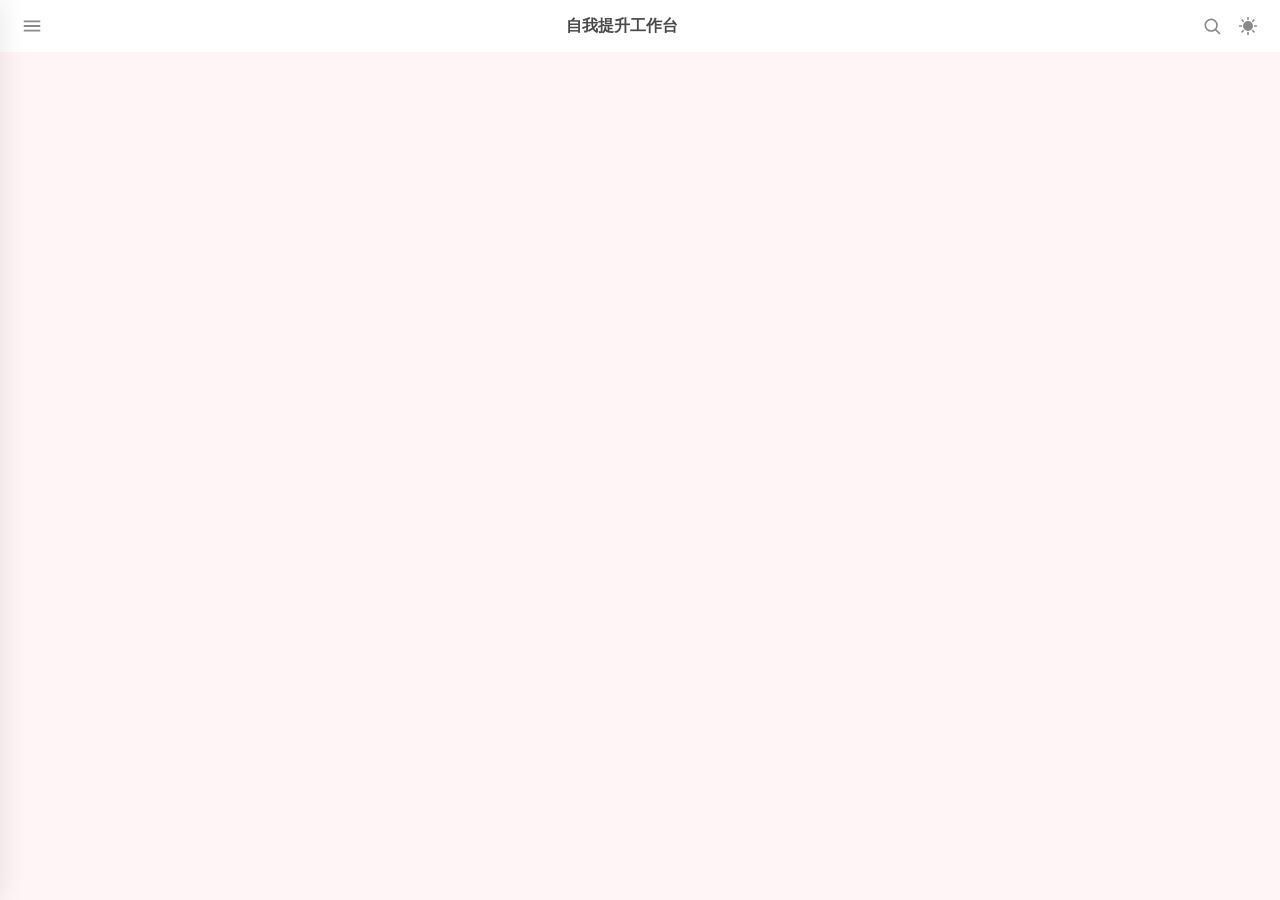
==== self-improvement-workbench-standalone.html @ 3892a3d5 "v45: 培训菜单支持RSS实时抓取(HR Bartender/少数派/FT中文网) + 关键词过滤 + 每日自动采集" ====
<!DOCTYPE html>
<html lang="zh-CN">
<head>
  <meta charset="UTF-8">
  <meta http-equiv="Cache-Control" content="no-cache, no-store, must-revalidate">
  <meta http-equiv="Pragma" content="no-cache">
  <meta http-equiv="Expires" content="0">
  <meta name="viewport" content="width=device-width, initial-scale=1.0, maximum-scale=1.0, user-scalable=no, viewport-fit=cover">
  <meta name="apple-mobile-web-app-capable" content="yes">
  <meta name="apple-mobile-web-app-status-bar-style" content="black-translucent">
  <meta name="apple-mobile-web-app-title" content="提升工作台">
  <meta name="theme-color" content="#ff8fa3">
  <meta name="description" content="身材管理、英语学习、阅读记录、AI学习、财经资讯、穿搭灵感、日记备忘、灵感集、技能提升">
  <link rel="apple-touch-icon" href="./apple-touch-icon.png">
  <title>自我提升工作台</title>
  <style>/* ===== 设计变量 - 粉色系 ===== */
:root {
  --primary: #ff8fa3;
  --primary-light: #ffc2d1;
  --primary-dark: #ff6b85;
  --accent: #ffb3c6;
  --bg: #fff5f7;
  --bg-card: #ffffff;
  --bg-soft: #ffeef2;
  --text: #4a4a4a;
  --text-sub: #8a8a8a;
  --text-muted: #bbbbbb;
  --border: #ffe0e6;
  --success: #7bc67e;
  --warning: #f5c76b;
  --danger: #ff8a8a;
  --shadow: 0 2px 12px rgba(255, 143, 163, 0.1);
  --shadow-hover: 0 4px 20px rgba(255, 143, 163, 0.18);
  --radius: 18px;
  --radius-sm: 12px;
  --topbar-h: 52px;
  --sidebar-w: 280px;
}

[data-theme="dark"] {
  --primary: #ff8fa3;
  --primary-light: #ffc2d1;
  --primary-dark: #ff6b85;
  --bg: #2a1f24;
  --bg-card: #3a2a30;
  --bg-soft: #4a3a40;
  --text: #ffeef2;
  --text-sub: #d4b8c0;
  --text-muted: #9a8a90;
  --border: #5a4a50;
  --shadow: 0 4px 16px rgba(0, 0, 0, 0.3);
  --shadow-hover: 0 8px 24px rgba(0, 0, 0, 0.4);
}

* {
  margin: 0;
  padding: 0;
  box-sizing: border-box;
  -webkit-tap-highlight-color: transparent;
}

html, body {
  height: 100%;
  overflow: hidden;
}

body {
  font-family: -apple-system, BlinkMacSystemFont, "PingFang SC", "Hiragino Sans GB", "Microsoft YaHei", sans-serif;
  background: var(--bg);
  color: var(--text);
  font-size: 15px;
  line-height: 1.5;
  -webkit-font-smoothing: antialiased;
  transition: background 0.3s, color 0.3s;
}

button {
  font-family: inherit;
  cursor: pointer;
  border: none;
  background: none;
  color: inherit;
}

input, textarea, select {
  font-family: inherit;
  font-size: inherit;
  color: inherit;
}

/* ===== 顶部栏 ===== */
.topbar {
  position: fixed;
  top: 0;
  left: 0;
  right: 0;
  height: var(--topbar-h);
  background: var(--bg-card);
  display: flex;
  align-items: center;
  justify-content: space-between;
  padding: 0 14px;
  padding-top: env(safe-area-inset-top);
  z-index: 100;
  transition: background 0.3s;
}

.topbar h1 {
  font-size: 16px;
  font-weight: 600;
  color: var(--text);
  flex: 1;
  text-align: center;
  white-space: nowrap;
  overflow: hidden;
  text-overflow: ellipsis;
  cursor: pointer;
}

.topbar-center {
  flex: 1;
  display: flex;
  align-items: center;
  justify-content: center;
  min-width: 0;
}

.topbar-search {
  flex: 1;
  display: flex;
  align-items: center;
  gap: 6px;
}

.topbar-search input {
  flex: 1;
  background: var(--bg-soft);
  border: none;
  border-radius: 10px;
  padding: 7px 12px;
  font-size: 14px;
  color: var(--text);
  outline: none;
}

.topbar-search input::placeholder {
  color: var(--text-muted);
}

.icon-btn {
  width: 36px;
  height: 36px;
  display: flex;
  align-items: center;
  justify-content: center;
  color: var(--text-sub);
  border-radius: 10px;
  transition: background 0.2s;
}

.icon-btn:active {
  background: var(--bg-soft);
}

/* ===== 侧边栏 ===== */
.sidebar {
  position: fixed;
  top: 0;
  left: 0;
  bottom: 0;
  width: var(--sidebar-w);
  background: linear-gradient(180deg, #fff5f7 0%, #ffeef2 100%);
  color: var(--text);
  transform: translateX(-100%);
  transition: transform 0.3s cubic-bezier(0.4, 0, 0.2, 1);
  z-index: 200;
  display: flex;
  flex-direction: column;
  padding-top: env(safe-area-inset-top);
  box-shadow: 4px 0 24px rgba(0, 0, 0, 0.08);
}

.sidebar.open {
  transform: translateX(0);
}

.sidebar-header {
  padding: 24px 20px 16px;
  text-align: center;
  border-bottom: 1px solid var(--border);
}

.avatar {
  width: 60px;
  height: 60px;
  margin: 0 auto 10px;
  background: linear-gradient(135deg, var(--primary), var(--primary-light));
  border-radius: 50%;
  display: flex;
  align-items: center;
  justify-content: center;
  font-size: 26px;
  color: #fff;
  box-shadow: 0 4px 12px rgba(255, 143, 163, 0.3);
}

.sidebar-title {
  font-size: 18px;
  font-weight: 700;
  color: var(--primary-dark);
}

.sidebar-sub {
  font-size: 12px;
  color: var(--text-sub);
  margin-top: 4px;
}

.nav-list {
  list-style: none;
  flex: 1;
  overflow-y: auto;
  padding: 8px 0;
}

.nav-list::-webkit-scrollbar {
  width: 0;
}

.nav-section-label {
  font-size: 11px;
  color: var(--text-muted);
  padding: 12px 20px 4px;
  font-weight: 600;
  letter-spacing: 1px;
}

.nav-item {
  display: flex;
  align-items: center;
  gap: 12px;
  padding: 12px 20px;
  color: var(--text-sub);
  font-size: 15px;
  transition: all 0.2s;
  border-radius: 0 24px 24px 0;
  margin-right: 12px;
}

.nav-item:active {
  background: var(--bg-soft);
}

.nav-item.active {
  background: linear-gradient(90deg, var(--primary-light), transparent);
  color: var(--primary-dark);
  font-weight: 600;
}

.nav-icon {
  width: 22px;
  height: 22px;
  flex-shrink: 0;
  display: flex;
  align-items: center;
  justify-content: center;
}

.nav-icon svg {
  width: 100%;
  height: 100%;
}

.nav-badge {
  margin-left: auto;
  background: var(--primary);
  color: #fff;
  font-size: 11px;
  padding: 2px 8px;
  border-radius: 10px;
  font-weight: 600;
}

.nav-badge.hot {
  background: linear-gradient(135deg, #ff6b6b, #ff8e8e);
}

.sidebar-footer {
  padding: 12px 16px calc(12px + env(safe-area-inset-bottom));
  border-top: 1px solid var(--border);
}

.user-card {
  background: var(--bg-soft);
  border-radius: var(--radius-sm);
  padding: 12px 14px;
  display: flex;
  align-items: center;
  gap: 10px;
}

.user-avatar {
  width: 40px;
  height: 40px;
  border-radius: 50%;
  background: linear-gradient(135deg, var(--primary), var(--primary-light));
  display: flex;
  align-items: center;
  justify-content: center;
  font-size: 18px;
  color: #fff;
}

.user-info {
  flex: 1;
}

.user-name {
  font-size: 14px;
  font-weight: 600;
  color: var(--text);
}

.user-streak {
  font-size: 12px;
  color: var(--text-sub);
}

.user-streak span {
  color: var(--primary-dark);
  font-weight: 700;
}

.sidebar-actions {
  display: flex;
  flex-direction: column;
  gap: 0;
}

/* ===== 遮罩 ===== */
.overlay {
  position: fixed;
  inset: 0;
  background: rgba(0, 0, 0, 0.3);
  opacity: 0;
  pointer-events: none;
  transition: opacity 0.3s;
  z-index: 150;
}

.overlay.show {
  opacity: 1;
  pointer-events: auto;
}

/* ===== 主内容 ===== */
.main {
  padding-top: var(--topbar-h);
  height: 100vh;
  overflow: hidden;
}

.view-container {
  height: calc(100vh - var(--topbar-h));
  overflow-y: auto;
  -webkit-overflow-scrolling: touch;
  padding: 16px 14px 80px;
}

.view-container::-webkit-scrollbar {
  width: 0;
}

/* ===== 通用组件 ===== */
.section-title {
  font-size: 14px;
  color: var(--text-sub);
  margin: 20px 4px 10px;
  font-weight: 600;
}

.section-title:first-child {
  margin-top: 4px;
}

.card {
  background: var(--bg-card);
  border-radius: var(--radius);
  padding: 16px;
  margin-bottom: 12px;
  box-shadow: var(--shadow);
  transition: box-shadow 0.2s;
}

.card-row {
  display: flex;
  align-items: center;
  gap: 12px;
}

.btn {
  display: inline-flex;
  align-items: center;
  justify-content: center;
  gap: 6px;
  padding: 10px 16px;
  border-radius: var(--radius-sm);
  font-size: 14px;
  font-weight: 500;
  transition: all 0.2s;
}

.btn-primary {
  background: linear-gradient(135deg, var(--primary), var(--primary-dark));
  color: #fff;
}

.btn-primary:active {
  opacity: 0.85;
}

.btn-ghost {
  background: var(--bg-soft);
  color: var(--text-sub);
}

.btn-ghost:active {
  background: var(--border);
}

.btn-danger {
  background: rgba(255, 138, 138, 0.12);
  color: var(--danger);
}

.btn-block {
  width: 100%;
}

.btn-sm {
  padding: 6px 12px;
  font-size: 13px;
}

.input, .textarea, .select {
  width: 100%;
  background: var(--bg-soft);
  border: 1.5px solid transparent;
  border-radius: var(--radius-sm);
  padding: 10px 12px;
  color: var(--text);
  transition: border 0.2s;
}

.input:focus, .textarea:focus, .select:focus {
  outline: none;
  border-color: var(--primary-light);
  background: var(--bg-card);
}

.textarea {
  resize: none;
  min-height: 80px;
  line-height: 1.6;
}

.label {
  font-size: 13px;
  color: var(--text-sub);
  margin-bottom: 6px;
  display: block;
}

.field {
  margin-bottom: 12px;
}

/* ===== 复选框 ===== */
.checkbox {
  width: 22px;
  height: 22px;
  border: 2px solid var(--border);
  border-radius: 6px;
  flex-shrink: 0;
  display: flex;
  align-items: center;
  justify-content: center;
  transition: all 0.2s;
  background: var(--bg-card);
}

.checkbox.checked {
  background: var(--success);
  border-color: var(--success);
}

.checkbox.checked::after {
  content: "";
  width: 6px;
  height: 11px;
  border: 2px solid #fff;
  border-top: 0;
  border-left: 0;
  transform: rotate(45deg) translate(-1px, -1px);
}

/* ===== 任务项 ===== */
.task-item {
  display: flex;
  align-items: center;
  gap: 12px;
  padding: 14px;
  background: var(--bg-card);
  border-radius: var(--radius);
  margin-bottom: 10px;
  box-shadow: var(--shadow);
  transition: all 0.2s;
}

.task-item.done .task-name {
  text-decoration: line-through;
  color: var(--text-muted);
}

.task-content {
  flex: 1;
  min-width: 0;
}

.task-name {
  font-size: 15px;
  font-weight: 500;
  color: var(--text);
}

.task-meta {
  font-size: 12px;
  color: var(--text-sub);
  margin-top: 3px;
  display: flex;
  align-items: center;
  gap: 8px;
  flex-wrap: wrap;
}

.tag {
  display: inline-block;
  padding: 3px 10px;
  background: var(--bg-soft);
  border-radius: 8px;
  font-size: 11px;
  color: var(--text-sub);
}

.tag-primary {
  background: linear-gradient(135deg, rgba(255,143,163,0.15), rgba(255,194,209,0.15));
  color: var(--primary-dark);
}

.task-actions {
  display: flex;
  gap: 4px;
}

.task-actions .icon-btn {
  width: 32px;
  height: 32px;
}

/* ===== 添加按钮 ===== */
.add-btn {
  display: flex;
  align-items: center;
  justify-content: center;
  gap: 6px;
  width: 100%;
  padding: 12px;
  border: 2px dashed var(--border);
  border-radius: var(--radius);
  color: var(--text-sub);
  font-size: 14px;
  transition: all 0.2s;
  background: transparent;
}

.add-btn:active {
  border-color: var(--primary);
  color: var(--primary);
  background: var(--bg-soft);
}

/* ===== 模态框 ===== */
.modal-mask {
  position: fixed;
  inset: 0;
  background: rgba(0, 0, 0, 0.4);
  z-index: 300;
  display: flex;
  align-items: flex-end;
  justify-content: center;
  opacity: 0;
  pointer-events: none;
  transition: opacity 0.25s;
}

.modal-mask.show {
  opacity: 1;
  pointer-events: auto;
}

.modal {
  background: var(--bg-card);
  width: 100%;
  max-width: 500px;
  border-radius: 24px 24px 0 0;
  padding: 20px 16px calc(20px + env(safe-area-inset-bottom));
  transform: translateY(100%);
  transition: transform 0.3s cubic-bezier(0.4, 0, 0.2, 1);
  max-height: 85vh;
  overflow-y: auto;
}

.modal-mask.show .modal {
  transform: translateY(0);
}

.modal-header {
  display: flex;
  align-items: center;
  justify-content: space-between;
  margin-bottom: 16px;
}

.modal-title {
  font-size: 17px;
  font-weight: 600;
}

.modal-close {
  font-size: 24px;
  color: var(--text-muted);
  width: 32px;
  height: 32px;
}

/* ===== 选项按钮组 ===== */
.option-group {
  display: flex;
  gap: 8px;
  flex-wrap: wrap;
}

.option-chip {
  padding: 7px 14px;
  border-radius: 20px;
  background: var(--bg-soft);
  color: var(--text-sub);
  font-size: 13px;
  border: 1.5px solid transparent;
  transition: all 0.2s;
}

.option-chip.active {
  background: linear-gradient(135deg, rgba(255,143,163,0.15), rgba(255,194,209,0.15));
  color: var(--primary-dark);
  border-color: var(--primary-light);
}

/* ===== 阅读模块 ===== */
.book-total-card {
  background: linear-gradient(135deg, var(--primary-light), var(--accent));
  border-radius: var(--radius);
  padding: 20px;
  margin-bottom: 16px;
  box-shadow: var(--shadow);
  text-align: center;
}

.book-total-num {
  font-size: 36px;
  font-weight: 700;
  color: var(--primary-dark);
}

.book-total-label {
  font-size: 13px;
  color: var(--text-sub);
  margin-top: 4px;
}

/* ===== 阅读模块 - 分类卡片网格 ===== */
.book-category-section {
  margin-bottom: 24px;
  border-radius: var(--radius);
  overflow: hidden;
}

.book-cat-header {
  display: flex;
  align-items: center;
  justify-content: space-between;
  padding: 10px 4px 12px;
  margin-bottom: 4px;
  cursor: pointer;
  user-select: none;
  -webkit-tap-highlight-color: transparent;
}

.book-cat-header::after {
  content: '';
  width: 8px;
  height: 8px;
  border-right: 2px solid var(--text-muted);
  border-bottom: 2px solid var(--text-muted);
  transform: rotate(-45deg);
  transition: transform 0.3s;
  flex-shrink: 0;
  margin-left: 8px;
  margin-bottom: 2px;
}

.book-cat-header.collapsed::after {
  transform: rotate(45deg);
}

.book-cat-title {
  font-size: 15px;
  font-weight: 600;
  color: var(--text);
  display: flex;
  align-items: center;
  gap: 8px;
  flex: 1;
}

.book-cat-icon {
  font-size: 20px;
  line-height: 1;
}

.book-cat-count {
  font-size: 12px;
  color: var(--text-muted);
  font-weight: 400;
  background: var(--bg-soft);
  padding: 2px 8px;
  border-radius: 10px;
}

.book-grid {
  display: grid;
  grid-template-columns: repeat(4, 1fr);
  gap: 8px;
  transition: max-height 0.35s ease, opacity 0.3s;
  max-height: 2000px;
  opacity: 1;
  overflow: hidden;
}

.book-grid.collapsed {
  max-height: 0;
  opacity: 0;
  margin-bottom: 0;
}

.book-card {
  background: var(--bg-card);
  border-radius: var(--radius-sm);
  overflow: hidden;
  box-shadow: var(--shadow);
  cursor: pointer;
  transition: all 0.2s;
  display: flex;
  flex-direction: column;
}

.book-card:active {
  transform: scale(0.96);
  box-shadow: var(--shadow-hover);
}

.book-card-cover {
  width: 100%;
  aspect-ratio: 2.5 / 4;
  background: var(--bg-soft);
  position: relative;
  overflow: hidden;
}

.book-card-cover img {
  width: 100%;
  height: 100%;
  object-fit: cover;
  transition: transform 0.3s;
}

.book-card:hover .book-card-cover img {
  transform: scale(1.05);
}

.book-card-cover-fallback {
  position: absolute;
  inset: 0;
  display: flex;
  align-items: center;
  justify-content: center;
  font-size: 22px;
  background: linear-gradient(135deg, var(--bg-soft), var(--border));
  color: var(--text-muted);
}

.book-card-status {
  position: absolute;
  top: 4px;
  right: 4px;
  font-size: 9px;
  padding: 2px 5px;
  border-radius: 4px;
  font-weight: 600;
  backdrop-filter: blur(4px);
  letter-spacing: 0.3px;
}

.book-card-status.finished {
  background: rgba(123,198,126,0.9);
  color: #fff;
}

.book-card-status.reading {
  background: rgba(255,143,163,0.9);
  color: #fff;
}

.book-card-status.pending {
  background: rgba(187,187,187,0.85);
  color: #fff;
}

.book-card-info {
  padding: 7px;
  flex: 1;
  display: flex;
  flex-direction: column;
}

.book-card-title {
  font-size: 11px;
  font-weight: 600;
  color: var(--text);
  line-height: 1.4;
  display: -webkit-box;
  -webkit-line-clamp: 2;
  -webkit-box-orient: vertical;
  overflow: hidden;
}

.book-card-author {
  font-size: 10px;
  color: var(--text-sub);
  margin-top: 2px;
  white-space: nowrap;
  overflow: hidden;
  text-overflow: ellipsis;
}

.book-card-summary {
  font-size: 10px;
  color: var(--text-muted);
  margin-top: 4px;
  line-height: 1.4;
  display: -webkit-box;
  -webkit-line-clamp: 2;
  -webkit-box-orient: vertical;
  overflow: hidden;
  flex: 1;
}

.book-card-badge {
  display: inline-block;
  margin-top: 6px;
  font-size: 10px;
  padding: 2px 6px;
  border-radius: 4px;
  background: rgba(123,198,126,0.15);
  color: #5a9e5d;
  font-weight: 500;
}

.book-card-badge.done {
  background: rgba(123,198,126,0.15);
  color: #5a9e5d;
}

.book-card-badge.reading {
  background: rgba(255,143,163,0.15);
  color: var(--primary-dark);
}

/* 书籍详情 - 结构化摘要 */
.book-detail-summary {
  margin-bottom: 16px;
}

.book-detail-summary-title {
  display: flex;
  align-items: center;
  gap: 6px;
  margin-bottom: 10px;
}

.book-detail-summary-title .ai-badge {
  font-size: 10px;
  color: var(--primary-dark);
  background: rgba(255,143,163,0.12);
  padding: 2px 8px;
  border-radius: 6px;
  font-weight: 500;
}

.book-detail-summary-body {
  background: linear-gradient(135deg, rgba(255,143,163,0.05), rgba(255,143,163,0.02));
  border-radius: 12px;
  padding: 16px;
  border: 1px solid rgba(255,143,163,0.12);
  font-size: 14px;
  line-height: 1.9;
  color: var(--text);
}

.book-detail-summary-body .summary-point {
  display: flex;
  gap: 8px;
  margin-bottom: 6px;
  align-items: flex-start;
}

.book-detail-summary-body .summary-point:last-child {
  margin-bottom: 0;
}

.book-detail-summary-body .point-num {
  flex-shrink: 0;
  width: 20px;
  height: 20px;
  border-radius: 50%;
  background: linear-gradient(135deg, var(--primary-light), var(--primary));
  color: #fff;
  font-size: 11px;
  font-weight: 700;
  display: flex;
  align-items: center;
  justify-content: center;
  margin-top: 2px;
}

.book-detail-summary-body .point-text {
  flex: 1;
  min-width: 0;
}

.book-detail-summary-footer {
  margin-top: 10px;
  padding-top: 10px;
  border-top: 1px dashed var(--border);
  font-size: 12px;
  color: var(--text-muted);
  font-style: italic;
}

/* ===== AI学习（重构：AI工具 + AI新闻） ===== */
/* 通用AI来源标签 */
.ai-source {
  display: inline-block;
  padding: 2px 8px;
  background: linear-gradient(135deg, rgba(123,198,126,0.15), rgba(123,198,126,0.08));
  color: #5a9e5d;
  border-radius: 6px;
  font-size: 11px;
}

.ai-tools-grid {
  display: grid;
  grid-template-columns: repeat(2, 1fr);
  gap: 10px;
}

.ai-tool-card {
  background: var(--bg-card);
  border-radius: var(--radius);
  padding: 14px;
  box-shadow: var(--shadow);
  cursor: pointer;
  transition: all 0.2s;
  border: 1.5px solid transparent;
}

.ai-tool-card:active {
  border-color: var(--primary-light);
  background: var(--bg-soft);
}

.ai-tool-icon {
  font-size: 28px;
  margin-bottom: 8px;
}

.ai-tool-name {
  font-size: 14px;
  font-weight: 600;
  color: var(--text);
  margin-bottom: 4px;
}

.ai-tool-desc {
  font-size: 12px;
  color: var(--text-sub);
  line-height: 1.5;
  display: -webkit-box;
  -webkit-line-clamp: 2;
  -webkit-box-orient: vertical;
  overflow: hidden;
  margin-bottom: 8px;
}

.ai-tool-tags {
  display: flex;
  gap: 4px;
  flex-wrap: wrap;
}

.ai-tool-tag {
  font-size: 10px;
  padding: 2px 6px;
  background: var(--bg-soft);
  color: var(--text-sub);
  border-radius: 4px;
}

.ai-tool-tag.free {
  background: rgba(123,198,126,0.15);
  color: #5a9e5d;
}

.ai-tool-tag.cn {
  background: rgba(255,143,163,0.15);
  color: var(--primary-dark);
}

/* AI新闻列表 */
.ai-news-item {
  background: var(--bg-card);
  border-radius: var(--radius);
  padding: 14px;
  margin-bottom: 12px;
  box-shadow: var(--shadow);
  display: block;
  color: inherit;
}

.ai-news-header {
  display: flex;
  justify-content: space-between;
  align-items: center;
  margin-bottom: 6px;
}

.ai-news-date {
  font-size: 11px;
  color: var(--text-muted);
}

.ai-news-title {
  font-size: 15px;
  font-weight: 600;
  color: var(--text);
  margin-bottom: 4px;
  line-height: 1.4;
}

.ai-news-desc {
  font-size: 13px;
  color: var(--text-sub);
  line-height: 1.5;
}

.ai-news-footer {
  display: flex;
  justify-content: space-between;
  align-items: center;
  margin-top: 8px;
}

.ai-news-tags {
  display: flex;
  gap: 4px;
  flex-wrap: wrap;
}

.ai-news-tag {
  font-size: 10px;
  padding: 2px 6px;
  background: var(--bg-soft);
  color: var(--text-sub);
  border-radius: 4px;
}

/* ===== 财经（理财知识学习 + 财经资讯） ===== */

/* 理财知识卡片 */
.finance-knowledge-card {
  background: linear-gradient(135deg, #fff9f0, #fff3e0);
  border-radius: var(--radius);
  padding: 14px;
  margin-bottom: 10px;
  box-shadow: var(--shadow);
  border-left: 3px solid #f5a623;
  transition: all 0.2s;
}

.finance-knowledge-card:active {
  transform: scale(0.98);
}

.fk-header {
  display: flex;
  justify-content: space-between;
  align-items: center;
  margin-bottom: 8px;
}

.fk-day {
  font-size: 11px;
  background: #f5a623;
  color: #fff;
  padding: 2px 8px;
  border-radius: 8px;
  font-weight: 600;
}

.fk-source {
  font-size: 11px;
  color: #b8860b;
}

.fk-title {
  font-size: 15px;
  font-weight: 600;
  color: #5a3e00;
  line-height: 1.4;
  margin-bottom: 6px;
}

.fk-desc {
  font-size: 13px;
  color: #7a5a30;
  line-height: 1.6;
  margin-bottom: 8px;
}

.fk-desc-collapsed {
  display: -webkit-box;
  -webkit-line-clamp: 3;
  -webkit-box-orient: vertical;
  overflow: hidden;
}

.fk-tags {
  display: flex;
  gap: 4px;
  flex-wrap: wrap;
}

.fk-tag {
  font-size: 10px;
  padding: 2px 7px;
  background: rgba(245,166,35,0.12);
  color: #b8860b;
  border-radius: 4px;
}

.fk-expand {
  font-size: 12px;
  color: var(--primary-dark);
  margin-top: 8px;
  padding-top: 8px;
  border-top: 1px dashed rgba(245,166,35,0.2);
  font-weight: 500;
  flex: 1;
}

.fk-memo-btn {
  font-size: 11px;
  padding: 4px 10px;
  border: 1px solid var(--primary);
  border-radius: 14px;
  background: transparent;
  color: var(--primary);
  cursor: pointer;
  font-weight: 500;
  white-space: nowrap;
  margin-top: 8px;
  transition: all 0.2s;
}
.fk-memo-btn:active {
  background: var(--primary);
  color: #fff;
}

[data-theme="dark"] .finance-knowledge-card {
  background: linear-gradient(135deg, rgba(245,166,35,0.08), rgba(245,166,35,0.04));
  border-left-color: #f5a623;
}

[data-theme="dark"] .fk-title {
  color: #ffd591;
}

[data-theme="dark"] .fk-desc {
  color: #d4a86a;
}

[data-theme="dark"] .fk-source {
  color: #d4a86a;
}

/* 财经内容 */
.finance-rec-grid {
  display: grid;
  grid-template-columns: repeat(2, 1fr);
  gap: 10px;
  margin-bottom: 12px;
}

.finance-rec-card {
  background: var(--bg-card);
  border-radius: var(--radius);
  padding: 12px;
  box-shadow: var(--shadow);
}

.finance-rec-header {
  display: flex;
  justify-content: space-between;
  align-items: center;
  margin-bottom: 8px;
}

.finance-rec-type {
  font-size: 10px;
  padding: 2px 8px;
  border-radius: 6px;
  font-weight: 600;
}

.finance-rec-trend {
  font-size: 14px;
  font-weight: 700;
}

.finance-rec-trend.up {
  color: #ff6b6b;
}

.finance-rec-trend.down {
  color: #51cf66;
}

.finance-rec-name {
  font-size: 15px;
  font-weight: 600;
  color: var(--text);
  margin-bottom: 4px;
}

.finance-rec-reason {
  font-size: 12px;
  color: var(--text-sub);
  line-height: 1.5;
  display: -webkit-box;
  -webkit-line-clamp: 3;
  -webkit-box-orient: vertical;
  overflow: hidden;
}

.finance-rec-tags {
  display: flex;
  gap: 4px;
  flex-wrap: wrap;
  margin-top: 8px;
}

.finance-tag {
  font-size: 10px;
  padding: 2px 6px;
  background: var(--bg-soft);
  color: var(--text-sub);
  border-radius: 4px;
}

.finance-news-item {
  background: var(--bg-card);
  border-radius: var(--radius);
  padding: 14px;
  margin-bottom: 12px;
  box-shadow: var(--shadow);
  display: block;
  color: inherit;
  text-decoration: none;
}

.finance-news-source-row {
  display: flex;
  align-items: center;
  gap: 8px;
  margin-bottom: 6px;
}

.finance-news-source {
  display: inline-block;
  padding: 2px 8px;
  background: linear-gradient(135deg, rgba(245,166,35,0.15), rgba(255,138,61,0.15));
  color: #f5a623;
  border-radius: 6px;
  font-size: 11px;
}

.finance-hot-badge {
  background: linear-gradient(135deg, #ff6b6b, #ff8e8e);
  color: #fff;
  font-size: 10px;
  padding: 1px 6px;
  border-radius: 4px;
  font-weight: 600;
}

.finance-news-title {
  font-size: 15px;
  font-weight: 600;
  color: var(--text);
  margin-bottom: 4px;
  line-height: 1.4;
}

.finance-news-summary {
  font-size: 13px;
  color: var(--text-sub);
  line-height: 1.5;
}

.finance-news-meta {
  font-size: 11px;
  color: var(--text-muted);
  margin-top: 8px;
  display: flex;
  justify-content: space-between;
}

/* ===== 穿搭 ===== */
.outfit-grid {
  display: grid;
  grid-template-columns: repeat(2, 1fr);
  gap: 12px;
}

.outfit-card {
  background: var(--bg-card);
  border-radius: var(--radius);
  overflow: hidden;
  box-shadow: var(--shadow);
}

.outfit-img-wrap {
  position: relative;
  width: 100%;
  padding-top: 130%;
  background: var(--bg-soft);
  overflow: hidden;
}

.outfit-img {
  position: absolute;
  inset: 0;
  width: 100%;
  height: 100%;
  object-fit: cover;
}

.outfit-info {
  padding: 10px 12px 12px;
}

.outfit-theme {
  font-size: 14px;
  font-weight: 600;
  margin-bottom: 4px;
}

.outfit-tags {
  display: flex;
  gap: 6px;
  flex-wrap: wrap;
}

.season-tag {
  font-size: 10px;
  padding: 2px 7px;
  border-radius: 4px;
}

.season-春 { background: #d4f5dd; color: #00b894; }
.season-夏 { background: #d3eaff; color: #0984e3; }
.season-秋 { background: #ffe2c2; color: #e17055; }
.season-冬 { background: #e0e4ff; color: #6c5ce7; }

/* ===== 日记/备忘录列表 ===== */
.note-item {
  background: var(--bg-card);
  border-radius: var(--radius);
  padding: 14px;
  margin-bottom: 10px;
  box-shadow: var(--shadow);
  cursor: pointer;
}

.note-title {
  font-size: 15px;
  font-weight: 600;
  display: flex;
  align-items: center;
  justify-content: space-between;
  gap: 8px;
}

.note-preview {
  font-size: 13px;
  color: var(--text-sub);
  margin-top: 6px;
  line-height: 1.5;
  display: -webkit-box;
  -webkit-line-clamp: 2;
  -webkit-box-orient: vertical;
  overflow: hidden;
}

.note-meta {
  display: flex;
  justify-content: space-between;
  align-items: center;
  margin-top: 8px;
  font-size: 11px;
  color: var(--text-muted);
}

/* ===== 分类筛选 ===== */
.filter-bar {
  display: flex;
  gap: 8px;
  overflow-x: auto;
  padding: 4px 0 12px;
  margin: 0 -14px;
  padding-left: 14px;
  padding-right: 14px;
}

.filter-bar::-webkit-scrollbar { display: none; }

.filter-chip {
  flex-shrink: 0;
  padding: 6px 14px;
  border-radius: 16px;
  background: var(--bg-card);
  color: var(--text-sub);
  font-size: 13px;
  border: 1.5px solid var(--border);
  transition: all 0.2s;
}

.filter-chip.active {
  background: linear-gradient(135deg, var(--primary), var(--primary-dark));
  color: #fff;
  border-color: var(--primary);
}

/* ===== 日记本（重新设计） ===== */
.diary-stats-card {
  display: flex;
  background: linear-gradient(135deg, #ffeaa7, #fdcb6e);
  border-radius: var(--radius);
  padding: 16px;
  margin-bottom: 16px;
  box-shadow: var(--shadow);
}

.diary-stat-item {
  flex: 1;
  text-align: center;
  color: #8b6914;
}

.diary-stat-num {
  font-size: 24px;
  font-weight: 700;
  margin-bottom: 2px;
}

.diary-stat-label {
  font-size: 11px;
  opacity: 0.8;
}

.diary-list {
  display: flex;
  flex-direction: column;
  gap: 12px;
}

.diary-card {
  display: flex;
  gap: 14px;
  background: var(--bg-card);
  border-radius: var(--radius);
  padding: 16px;
  box-shadow: var(--shadow);
  cursor: pointer;
  transition: all 0.2s;
}

.diary-card:active {
  transform: scale(0.98);
  box-shadow: var(--shadow-hover);
}

.diary-card-left {
  display: flex;
  flex-direction: column;
  align-items: center;
  justify-content: flex-start;
  min-width: 48px;
  padding-top: 2px;
}

.diary-card-day {
  font-size: 28px;
  font-weight: 700;
  color: var(--primary-dark);
  line-height: 1;
}

.diary-card-month {
  font-size: 11px;
  color: var(--text-sub);
  margin-top: 4px;
  text-align: center;
  white-space: nowrap;
}

.diary-card-time {
  font-size: 10px;
  color: var(--text-muted);
  margin-top: 2px;
}

.diary-card-right {
  flex: 1;
  min-width: 0;
}

.diary-card-header {
  display: flex;
  align-items: center;
  justify-content: space-between;
  gap: 8px;
  margin-bottom: 6px;
}

.diary-card-title {
  font-size: 15px;
  font-weight: 600;
  color: var(--text);
  flex: 1;
  overflow: hidden;
  text-overflow: ellipsis;
  white-space: nowrap;
}

.diary-card-badges {
  display: flex;
  gap: 4px;
  flex-shrink: 0;
}

.diary-mood-badge {
  font-size: 18px;
  line-height: 1;
}

.diary-weather-badge {
  font-size: 16px;
  line-height: 1;
}

.diary-card-preview {
  font-size: 13px;
  color: var(--text-sub);
  line-height: 1.5;
  display: -webkit-box;
  -webkit-line-clamp: 2;
  -webkit-box-orient: vertical;
  overflow: hidden;
}

/* 心情/天气选项按钮 */
.mood-chip, .weather-chip {
  font-size: 12px;
}

.mood-chip.active {
  background: linear-gradient(135deg, rgba(255,234,167,0.4), rgba(253,203,110,0.4));
  color: #8b6914;
  border-color: #fdcb6e;
}

.weather-chip.active {
  background: linear-gradient(135deg, rgba(116,185,255,0.2), rgba(116,185,255,0.1));
  color: #0984e3;
  border-color: #74b9ff;
}

/* ===== 空状态 ===== */
.empty {
  text-align: center;
  padding: 50px 20px;
  color: var(--text-muted);
}

.empty-icon {
  font-size: 48px;
  margin-bottom: 12px;
  opacity: 0.4;
}

.empty-text {
  font-size: 14px;
}

/* ===== 图片上传 ===== */
.img-upload-area {
  border: 2px dashed var(--border);
  border-radius: var(--radius);
  padding: 20px;
  text-align: center;
  color: var(--text-sub);
  transition: all 0.2s;
}

.img-preview-grid {
  display: grid;
  grid-template-columns: repeat(3, 1fr);
  gap: 8px;
  margin-top: 12px;
}

.img-preview {
  position: relative;
  padding-top: 100%;
  border-radius: 8px;
  overflow: hidden;
  background: var(--bg-soft);
}

.img-preview img {
  position: absolute;
  inset: 0;
  width: 100%;
  height: 100%;
  object-fit: cover;
}

.img-remove {
  position: absolute;
  top: 4px;
  right: 4px;
  width: 20px;
  height: 20px;
  background: rgba(0, 0, 0, 0.6);
  color: #fff;
  border-radius: 50%;
  display: flex;
  align-items: center;
  justify-content: center;
  font-size: 14px;
}

/* ===== Lightbox ===== */
.lightbox {
  position: fixed;
  inset: 0;
  background: rgba(0, 0, 0, 0.92);
  z-index: 400;
  display: none;
  align-items: center;
  justify-content: center;
  padding: 20px;
}

.lightbox.show {
  display: flex;
}

.lightbox img {
  max-width: 100%;
  max-height: 100%;
  object-fit: contain;
}

.lightbox-close {
  position: absolute;
  top: 16px;
  right: 20px;
  color: #fff;
  font-size: 36px;
  z-index: 10;
}

/* ===== Toast ===== */
.toast {
  position: fixed;
  bottom: 40px;
  left: 50%;
  transform: translateX(-50%) translateY(20px);
  background: rgba(74, 74, 74, 0.95);
  color: #fff;
  padding: 10px 20px;
  border-radius: 24px;
  font-size: 14px;
  z-index: 500;
  opacity: 0;
  pointer-events: none;
  transition: all 0.3s;
  white-space: nowrap;
  max-width: 80%;
}

.toast.show {
  opacity: 1;
  transform: translateX(-50%) translateY(0);
}

/* ===== 浮动按钮 ===== */
.fab {
  position: fixed;
  right: 18px;
  bottom: calc(24px + env(safe-area-inset-bottom));
  width: 54px;
  height: 54px;
  border-radius: 50%;
  background: linear-gradient(135deg, var(--primary), var(--primary-dark));
  color: #fff;
  display: flex;
  align-items: center;
  justify-content: center;
  box-shadow: 0 6px 18px rgba(255, 143, 163, 0.4);
  z-index: 90;
  font-size: 28px;
  transition: transform 0.2s;
}

.fab:active {
  transform: scale(0.92);
}

/* ===== 今日进度卡片 ===== */
.today-card {
  background: linear-gradient(135deg, var(--primary-light), var(--accent));
  color: var(--primary-dark);
  border-radius: var(--radius);
  padding: 18px;
  margin-bottom: 16px;
  box-shadow: var(--shadow);
}

.today-date {
  font-size: 13px;
  opacity: 0.8;
}

.today-progress-text {
  font-size: 15px;
  margin: 6px 0;
  font-weight: 600;
}

.today-progress-bar {
  height: 8px;
  background: rgba(255, 255, 255, 0.4);
  border-radius: 4px;
  overflow: hidden;
}

.today-progress-fill {
  height: 100%;
  background: linear-gradient(90deg, var(--primary), var(--primary-dark));
  border-radius: 4px;
  transition: width 0.5s;
}

/* ===== 体重记录 ===== */
.weight-card {
  background: var(--bg-card);
  border-radius: var(--radius);
  padding: 16px;
  margin-bottom: 12px;
  box-shadow: var(--shadow);
}

.weight-header {
  display: flex;
  justify-content: space-between;
  align-items: center;
  margin-bottom: 12px;
}

.weight-title {
  font-size: 14px;
  font-weight: 600;
  color: var(--text);
}

.weight-add-btn {
  font-size: 13px;
  color: var(--primary-dark);
  padding: 4px 10px;
  background: var(--bg-soft);
  border-radius: 8px;
}

.weight-chart {
  width: 100%;
  height: 160px;
  background: var(--bg-soft);
  border-radius: var(--radius-sm);
  position: relative;
  overflow: hidden;
}

.weight-chart svg {
  width: 100%;
  height: 100%;
}

.weight-list {
  margin-top: 12px;
}

.weight-item {
  display: flex;
  justify-content: space-between;
  align-items: center;
  padding: 8px 0;
  border-bottom: 1px solid var(--border);
  font-size: 14px;
}

.weight-item:last-child {
  border-bottom: none;
}

.weight-date {
  color: var(--text-sub);
  font-size: 13px;
}

.weight-value {
  font-weight: 600;
  color: var(--primary-dark);
}

/* ===== 英语复习区 ===== */
.eng-review-card {
  background: var(--bg-card);
  border-radius: var(--radius);
  padding: 16px;
  margin-bottom: 12px;
  box-shadow: var(--shadow);
}

.eng-review-header {
  display: flex;
  justify-content: space-between;
  align-items: center;
  margin-bottom: 12px;
}

.eng-review-title {
  font-size: 15px;
  font-weight: 600;
  color: var(--text);
}

.eng-review-stat {
  font-size: 12px;
  color: var(--primary-dark);
  background: rgba(255,143,163,0.12);
  padding: 3px 10px;
  border-radius: 10px;
  font-weight: 500;
}

.eng-review-tabs {
  display: flex;
  gap: 6px;
  margin-bottom: 12px;
  background: var(--bg-soft);
  border-radius: 10px;
  padding: 3px;
}

.eng-review-tab {
  flex: 1;
  padding: 7px 0;
  text-align: center;
  font-size: 13px;
  color: var(--text-sub);
  border-radius: 8px;
  transition: all 0.2s;
}

.eng-review-tab.active {
  background: var(--bg-card);
  color: var(--primary-dark);
  font-weight: 600;
  box-shadow: 0 1px 3px rgba(0,0,0,0.06);
}

.eng-review-content {
  max-height: 320px;
  overflow-y: auto;
}

.eng-review-content::-webkit-scrollbar {
  width: 0;
}

.eng-review-word {
  display: flex;
  align-items: center;
  gap: 10px;
  padding: 10px 0;
  border-bottom: 1px solid var(--border);
}

.eng-review-word:last-child {
  border-bottom: none;
}

.eng-review-word-text {
  flex: 1;
  font-size: 14px;
  color: var(--text);
}

.eng-review-word-text.done {
  /* 已掌握单词仅勾选，不划线 */
}

/* 查看更多按钮 */
.eng-more-btn {
  font-size: 13px;
  color: var(--primary-dark);
  background: none;
  border: none;
  padding: 8px 16px;
  cursor: pointer;
  font-weight: 500;
}

.eng-more-btn:active {
  opacity: 0.7;
}

.eng-review-word-tag {
  font-size: 10px;
  padding: 2px 8px;
  background: var(--bg-soft);
  color: var(--text-sub);
  border-radius: 6px;
}

.eng-review-phrase {
  background: var(--bg-soft);
  border-radius: var(--radius-sm);
  padding: 12px;
  margin-bottom: 8px;
  position: relative;
}

.eng-review-phrase-en {
  font-size: 14px;
  font-weight: 600;
  color: var(--text);
  margin-bottom: 4px;
}

.eng-review-phrase-cn {
  font-size: 13px;
  color: var(--text-sub);
  margin-bottom: 4px;
}

.eng-review-phrase-ex {
  font-size: 12px;
  color: var(--text-muted);
  font-style: italic;
}

.eng-review-phrase .eng-review-word-tag {
  position: absolute;
  top: 8px;
  right: 8px;
}


/* ===== 英语模块 - 生词短语 ===== */
.eng-task-card {
  background: var(--bg-card);
  border-radius: var(--radius);
  padding: 16px;
  margin-bottom: 12px;
  box-shadow: var(--shadow);
}

.eng-task-header {
  display: flex;
  align-items: center;
  gap: 10px;
  margin-bottom: 0;
}

/* 可折叠的任务卡片 */
.eng-task-collapsible {
  cursor: pointer;
  user-select: none;
  -webkit-tap-highlight-color: transparent;
  padding: 4px 0;
}

.eng-task-summary {
  font-size: 11px;
  color: var(--text-muted);
  flex-shrink: 0;
}

.eng-task-arrow {
  font-size: 14px;
  color: var(--text-muted);
  transition: transform 0.3s;
  flex-shrink: 0;
}

.eng-task-arrow.collapsed {
  transform: rotate(-90deg);
}

.eng-task-body {
  transition: max-height 0.35s ease, opacity 0.3s, padding 0.3s;
  max-height: 2000px;
  opacity: 1;
  overflow: hidden;
  padding-top: 12px;
}

.eng-task-body.collapsed {
  max-height: 0;
  opacity: 0;
  padding-top: 0;
  margin: 0;
}

.eng-task-title {
  font-size: 15px;
  font-weight: 600;
  flex: 1;
}

.eng-topic-input {
  width: 100%;
  background: var(--bg-soft);
  border: 1.5px solid transparent;
  border-radius: var(--radius-sm);
  padding: 8px 12px;
  font-size: 14px;
  margin-bottom: 12px;
  color: var(--text);
}

.eng-topic-input:focus {
  outline: none;
  border-color: var(--primary-light);
}

/* 英语学习内容 textarea */
.eng-topic-textarea {
  width: 100%;
  background: var(--bg-soft);
  border: 1.5px solid transparent;
  border-radius: var(--radius-sm);
  padding: 10px 12px;
  font-size: 14px;
  margin-bottom: 12px;
  color: var(--text);
  resize: vertical;
  min-height: 56px;
  line-height: 1.6;
  font-family: inherit;
}

.eng-topic-textarea:focus {
  outline: none;
  border-color: var(--primary-light);
  background: var(--bg-card);
}

.eng-section {
  margin-top: 14px;
  padding-top: 14px;
  border-top: 1px solid var(--border);
}

.eng-section-title {
  font-size: 13px;
  font-weight: 600;
  color: var(--primary-dark);
  margin-bottom: 10px;
}

.eng-word-item {
  display: flex;
  align-items: center;
  gap: 10px;
  padding: 8px 0;
  border-bottom: 1px solid var(--border);
}

.eng-word-item:last-child {
  border-bottom: none;
}

.eng-word-body {
  flex: 1;
  min-width: 0;
}

.eng-word-text {
  font-size: 14px;
  display: block;
}

.eng-word-details {
  display: flex;
  flex-wrap: wrap;
  gap: 4px;
  margin-top: 3px;
}

.eng-word-phonetic {
  font-size: 11px;
  color: var(--text-muted);
  font-style: italic;
}

.eng-word-pos {
  font-size: 10px;
  padding: 1px 6px;
  background: rgba(123,198,126,0.15);
  color: #5a9e5d;
  border-radius: 4px;
}

.eng-word-meaning {
  font-size: 11px;
  color: var(--text-sub);
  flex-basis: 100%;
}

/* 复习区单词详情 */
.eng-review-word-body {
  flex: 1;
  min-width: 0;
}

.eng-review-word-details {
  display: flex;
  flex-wrap: wrap;
  gap: 4px;
  margin-top: 2px;
}

.eng-phrase-item {
  background: var(--bg-soft);
  border-radius: var(--radius-sm);
  padding: 12px;
  margin-bottom: 8px;
}

.eng-phrase-en {
  font-size: 14px;
  font-weight: 600;
  color: var(--text);
  margin-bottom: 4px;
}

.eng-phrase-cn {
  font-size: 13px;
  color: var(--text-sub);
  margin-bottom: 4px;
}

.eng-phrase-ex {
  font-size: 12px;
  color: var(--text-muted);
  font-style: italic;
}

.eng-add-small {
  display: flex;
  align-items: center;
  gap: 4px;
  padding: 6px 0;
  color: var(--primary-dark);
  font-size: 13px;
  margin-top: 6px;
}

/* ===== 英语学习统计 ===== */
.eng-stats-card {
  background: linear-gradient(135deg, rgba(116,185,255,0.12), rgba(116,185,255,0.04));
  border-radius: var(--radius);
  padding: 12px;
  margin-bottom: 14px;
}

.eng-stats-grid {
  display: grid;
  grid-template-columns: repeat(4, 1fr);
  gap: 6px;
}

.eng-stat-item {
  text-align: center;
}

.eng-stat-num {
  font-size: 20px;
  font-weight: 700;
  color: #0984e3;
}

.eng-stat-label {
  font-size: 10px;
  color: var(--text-sub);
  margin-top: 2px;
}

/* ===== 新概念课程进度 ===== */
.eng-lesson-progress {
  background: var(--bg-soft);
  border-radius: 10px;
  padding: 12px;
  margin-top: 10px;
}

.eng-lesson-info {
  display: flex;
  justify-content: space-between;
  align-items: center;
  margin-bottom: 8px;
  font-size: 13px;
  color: var(--text);
}

.eng-lesson-pct {
  font-size: 18px;
  font-weight: 700;
  color: var(--primary-dark);
}

.eng-lesson-bar {
  height: 8px;
  background: var(--border);
  border-radius: 4px;
  overflow: hidden;
  margin-bottom: 10px;
}

.eng-lesson-fill {
  height: 100%;
  background: linear-gradient(90deg, #74b9ff, #0984e3);
  border-radius: 4px;
  transition: width 0.5s;
}

.eng-lesson-actions {
  display: flex;
  gap: 8px;
}

.eng-lesson-btn {
  flex: 1;
  padding: 7px 0;
  font-size: 12px;
  font-weight: 500;
  background: var(--bg-card);
  border: 1px solid var(--border);
  border-radius: 8px;
  color: var(--text);
  cursor: pointer;
  transition: all 0.2s;
  text-align: center;
}

.eng-lesson-btn:active {
  background: var(--bg-soft);
  border-color: var(--primary-light);
}

/* ===== EnglishPod ===== */
.eng-episode-card {
  background: var(--bg-soft);
  border-radius: 10px;
  padding: 12px;
  margin-top: 10px;
}

.eng-episode-info {
  font-size: 13px;
  color: var(--text);
  margin-bottom: 8px;
}

.eng-episode-list {
  margin-top: 8px;
  padding-top: 8px;
  border-top: 1px solid var(--border);
}

.eng-episode-item {
  display: flex;
  align-items: center;
  gap: 8px;
  padding: 5px 0;
  font-size: 13px;
  color: var(--text);
}

.eng-episode-type {
  font-size: 10px;
  padding: 2px 6px;
  border-radius: 4px;
  font-weight: 500;
  flex-shrink: 0;
}

.eng-episode-type.intensive {
  background: rgba(255,143,163,0.15);
  color: var(--primary-dark);
}

.eng-episode-type.extensive {
  background: rgba(116,185,255,0.15);
  color: #0984e3;
}

/* ===== 新概念PDF导入 ===== */
.eng-pdf-list {
  display: flex;
  flex-direction: column;
  gap: 4px;
}

.eng-pdf-item {
  display: flex;
  align-items: center;
  gap: 8px;
  padding: 6px 8px;
  background: var(--bg-card);
  border-radius: 8px;
  cursor: pointer;
  transition: all 0.2s;
  border: 1px solid var(--border);
}

.eng-pdf-item:hover {
  background: var(--bg-soft);
}

.eng-pdf-item:active {
  transform: scale(0.98);
}

/* ===== 每日英语出题 ===== */
.eng-quiz-card {
  background: linear-gradient(135deg, rgba(116,185,255,0.1), rgba(162,155,254,0.08));
  border-radius: var(--radius);
  padding: 16px;
  margin-bottom: 14px;
  box-shadow: var(--shadow);
  border: 1.5px solid rgba(116,185,255,0.2);
}

.eng-quiz-card.eng-quiz-empty {
  background: var(--bg-card);
  border: 1.5px dashed var(--border);
  padding: 20px;
}

.eng-quiz-type {
  font-size: 11px;
  font-weight: 600;
  color: #0984e3;
  background: rgba(116,185,255,0.15);
  display: inline-block;
  padding: 3px 10px;
  border-radius: 8px;
  margin-bottom: 10px;
}

.eng-quiz-question {
  font-size: 15px;
  font-weight: 600;
  color: var(--text);
  line-height: 1.5;
  margin-bottom: 12px;
}

.eng-quiz-options {
  display: flex;
  flex-direction: column;
  gap: 8px;
}

.eng-quiz-option {
  padding: 10px 14px;
  background: var(--bg-card);
  border: 1.5px solid var(--border);
  border-radius: var(--radius-sm);
  font-size: 14px;
  color: var(--text);
  text-align: left;
  cursor: pointer;
  transition: all 0.2s;
}

.eng-quiz-option:active {
  border-color: var(--primary-light);
  background: rgba(255,143,163,0.06);
  transform: scale(0.98);
}

.eng-quiz-hint {
  font-size: 13px;
  color: var(--text-sub);
  margin-bottom: 10px;
  padding: 8px 12px;
  background: var(--bg-soft);
  border-radius: 8px;
}

.eng-quiz-input {
  width: 100%;
  padding: 10px 14px;
  background: var(--bg-card);
  border: 1.5px solid var(--border);
  border-radius: var(--radius-sm);
  font-size: 15px;
  color: var(--text);
  margin-bottom: 10px;
}

.eng-quiz-input:focus {
  outline: none;
  border-color: #74b9ff;
}

.eng-quiz-textarea {
  width: 100%;
  padding: 10px 14px;
  background: var(--bg-card);
  border: 1.5px solid var(--border);
  border-radius: var(--radius-sm);
  font-size: 14px;
  color: var(--text);
  margin-bottom: 10px;
  resize: vertical;
  font-family: inherit;
  line-height: 1.6;
}

.eng-quiz-textarea:focus {
  outline: none;
  border-color: #74b9ff;
}

.eng-quiz-submit {
  width: 100%;
  padding: 10px;
  background: linear-gradient(135deg, #74b9ff, #0984e3);
  color: #fff;
  border: none;
  border-radius: var(--radius-sm);
  font-size: 14px;
  font-weight: 600;
  cursor: pointer;
  transition: opacity 0.2s;
}

.eng-quiz-submit:active {
  opacity: 0.85;
}

.eng-quiz-result {
  margin-top: 10px;
  padding: 12px;
  border-radius: var(--radius-sm);
  font-size: 15px;
  font-weight: 600;
  text-align: center;
}

.eng-quiz-result.correct {
  background: rgba(123,198,126,0.15);
  color: #5a9e5d;
}

.eng-quiz-result.wrong {
  background: rgba(255,138,138,0.15);
  color: #e17055;
}

.eng-quiz-example {
  margin-top: 10px;
  padding: 10px;
  background: rgba(253,203,110,0.15);
  border-radius: 8px;
  font-size: 13px;
  color: var(--text-sub);
  line-height: 1.5;
}

/* 造句 AI 反馈 */
.eng-quiz-answer-text {
  font-size: 14px;
  color: var(--text);
  padding: 10px 12px;
  background: var(--bg-soft);
  border-radius: 8px;
  margin-bottom: 10px;
  line-height: 1.5;
}

.eng-quiz-fix {
  margin-top: 8px;
  padding: 10px 12px;
  background: rgba(123,198,126,0.1);
  border-radius: 8px;
  font-size: 14px;
  color: var(--text);
  line-height: 1.5;
  border-left: 3px solid var(--success);
}

.eng-quiz-feedback {
  margin-top: 8px;
  padding: 10px 12px;
  background: rgba(116,185,255,0.1);
  border-radius: 8px;
  font-size: 14px;
  color: var(--text);
  line-height: 1.6;
}

.eng-quiz-examples {
  margin-top: 10px;
  padding: 10px 12px;
  background: rgba(253,203,110,0.08);
  border-radius: 8px;
}

.eng-quiz-example-item {
  padding: 6px 0;
  font-size: 14px;
  color: var(--text);
  border-bottom: 1px dashed var(--border);
  line-height: 1.5;
}

.eng-quiz-example-item:last-child {
  border-bottom: none;
}

.eng-quiz-waiting {
  text-align: center;
  padding: 20px;
  color: var(--text-sub);
  font-size: 14px;
}

.eng-quiz-spinner {
  display: inline-block;
  width: 20px;
  height: 20px;
  border: 3px solid var(--border);
  border-top-color: #74b9ff;
  border-radius: 50%;
  animation: quiz-spin 0.8s linear infinite;
  vertical-align: middle;
  margin-right: 8px;
}

@keyframes quiz-spin {
  to { transform: rotate(360deg); }
}

.eng-quiz-apikey-hint {
  margin-top: 10px;
  text-align: center;
  font-size: 12px;
  color: var(--text-muted);
}

.eng-quiz-apikey-btn {
  display: inline;
  background: none;
  border: none;
  color: var(--primary-dark);
  font-size: 12px;
  text-decoration: underline;
  cursor: pointer;
  padding: 0;
}

/* ===== 英语日历 ===== */
.eng-calendar .eng-cal-day.checked {
  background: linear-gradient(135deg, rgba(116,185,255,0.25), rgba(116,185,255,0.1));
  color: #0984e3;
  font-weight: 600;
}

.eng-calendar .fitness-cal-day.today.checked {
  background: linear-gradient(135deg, rgba(116,185,255,0.4), rgba(116,185,255,0.2));
}

[data-theme="dark"] .eng-calendar .eng-cal-day.checked {
  background: linear-gradient(135deg, rgba(116,185,255,0.35), rgba(116,185,255,0.15));
}

/* ===== 雅思分科卡片 ===== */
.eng-ielts-grid {
  display: grid;
  grid-template-columns: 1fr 1fr;
  gap: 8px;
  margin-top: 10px;
}

.eng-ielts-skill {
  background: var(--bg-soft);
  border-radius: 10px;
  padding: 10px;
  border-left: 3px solid var(--primary);
  cursor: pointer;
  transition: all 0.2s;
}

.eng-ielts-skill:active {
  transform: scale(0.97);
}

.eng-ielts-skill-header {
  display: flex;
  justify-content: space-between;
  align-items: center;
  font-size: 13px;
  font-weight: 500;
  color: var(--text);
  margin-bottom: 6px;
}

.eng-ielts-skill-bar {
  height: 5px;
  background: var(--border);
  border-radius: 3px;
  overflow: hidden;
  margin-bottom: 4px;
}

.eng-ielts-skill-fill {
  height: 100%;
  border-radius: 3px;
  transition: width 0.5s;
}

.eng-ielts-skill-footer {
  font-size: 10px;
  color: var(--text-muted);
}

.eng-ielts-mock {
  background: var(--bg-soft);
  border-radius: 10px;
  padding: 12px;
  margin-top: 10px;
}

.eng-mock-item {
  display: flex;
  align-items: center;
  gap: 8px;
  padding: 5px 0;
  border-bottom: 1px solid var(--border);
  font-size: 13px;
}

.eng-mock-item:last-child {
  border-bottom: none;
}

/* ===== 健身打卡日历 ===== */
.fitness-calendar {
  background: var(--bg-card);
  border-radius: var(--radius);
  padding: 12px;
  margin-bottom: 12px;
  box-shadow: var(--shadow);
}

.fitness-cal-header {
  display: flex;
  align-items: center;
  justify-content: space-between;
  margin-bottom: 8px;
}

.fitness-cal-nav {
  width: 26px;
  height: 26px;
  display: flex;
  align-items: center;
  justify-content: center;
  color: var(--text-sub);
  border-radius: 6px;
  transition: background 0.2s;
}

.fitness-cal-nav:active {
  background: var(--bg-soft);
}

.fitness-cal-title {
  font-size: 13px;
  font-weight: 600;
  color: var(--text);
}

.fitness-cal-weekdays {
  display: grid;
  grid-template-columns: repeat(7, 1fr);
  margin-bottom: 2px;
}

.fitness-cal-weekday {
  text-align: center;
  font-size: 10px;
  color: var(--text-muted);
  padding: 0 0 4px;
  font-weight: 500;
  line-height: 1;
}

.fitness-cal-grid {
  display: grid;
  grid-template-columns: repeat(7, 1fr);
  gap: 2px;
}

.fitness-cal-day {
  display: flex;
  align-items: center;
  justify-content: center;
  font-size: 12px;
  color: var(--text);
  border-radius: 6px;
  padding: 5px 0;
  cursor: default;
  min-width: 0;
  line-height: 1;
}

.fitness-cal-day.empty {
  cursor: default;
}

.fitness-cal-day.checked {
  background: linear-gradient(135deg, rgba(255,143,163,0.2), rgba(255,143,163,0.1));
  color: var(--primary-dark);
  font-weight: 600;
}

.fitness-cal-day.today {
  box-shadow: inset 0 0 0 1.5px var(--primary);
  font-weight: 700;
}

.fitness-cal-day.today.checked {
  background: linear-gradient(135deg, rgba(255,143,163,0.35), rgba(255,143,163,0.2));
}

.fitness-cal-legend {
  display: flex;
  gap: 12px;
  justify-content: center;
  margin-top: 8px;
  padding-top: 8px;
  border-top: 1px solid var(--border);
}

.fitness-cal-legend-item {
  display: flex;
  align-items: center;
  gap: 4px;
  font-size: 10px;
  color: var(--text-muted);
}

.fitness-cal-legend-dot {
  width: 8px;
  height: 8px;
  border-radius: 2px;
}

.fitness-cal-legend-dot.checked {
  background: linear-gradient(135deg, rgba(255,143,163,0.3), rgba(255,143,163,0.2));
}

.fitness-cal-legend-dot.today {
  background: var(--bg-card);
  box-shadow: inset 0 0 0 1.5px var(--primary);
}

/* ===== 灵感集 ===== */
.inspiration-list {
  display: flex;
  flex-direction: column;
  gap: 10px;
}

.inspiration-card {
  background: var(--bg-card);
  border-radius: var(--radius);
  overflow: hidden;
  box-shadow: var(--shadow);
  cursor: pointer;
  transition: all 0.2s;
}

.inspiration-card:active {
  transform: scale(0.98);
  box-shadow: var(--shadow-hover);
}

.inspiration-card-main {
  display: flex;
  gap: 12px;
}

.inspiration-card-img {
  width: 90px;
  height: 90px;
  flex-shrink: 0;
  background: var(--bg-soft);
  display: flex;
  align-items: center;
  justify-content: center;
  overflow: hidden;
}

.inspiration-card-img img {
  width: 100%;
  height: 100%;
  object-fit: cover;
}

.inspiration-card-body {
  flex: 1;
  min-width: 0;
  padding: 12px 12px 12px 0;
}

.inspiration-card-title {
  font-size: 14px;
  font-weight: 600;
  color: var(--text);
  line-height: 1.4;
  margin-bottom: 4px;
  display: -webkit-box;
  -webkit-line-clamp: 2;
  -webkit-box-orient: vertical;
  overflow: hidden;
}

.inspiration-card-desc {
  font-size: 12px;
  color: var(--text-sub);
  line-height: 1.5;
  display: -webkit-box;
  -webkit-line-clamp: 2;
  -webkit-box-orient: vertical;
  overflow: hidden;
  margin-bottom: 6px;
}

.inspiration-card-meta {
  display: flex;
  align-items: center;
  gap: 8px;
  flex-wrap: wrap;
}

.inspiration-card-cat {
  font-size: 10px;
  padding: 2px 6px;
  background: rgba(255,143,163,0.12);
  color: var(--primary-dark);
  border-radius: 4px;
  font-weight: 500;
}

.inspiration-card-source,
.inspiration-card-date {
  font-size: 11px;
  color: var(--text-muted);
}

/* ===== 技能提升知识模块 ===== */
.knowledge-list {
  display: flex;
  flex-direction: column;
  gap: 10px;
}

.knowledge-card {
  background: var(--bg-card);
  border-radius: var(--radius);
  padding: 14px;
  box-shadow: var(--shadow);
  cursor: pointer;
  transition: all 0.2s;
}

.knowledge-card:active {
  transform: scale(0.98);
  box-shadow: var(--shadow-hover);
}

.knowledge-card-header {
  display: flex;
  align-items: center;
  justify-content: space-between;
  margin-bottom: 6px;
}

.knowledge-card-cat {
  font-size: 10px;
  padding: 2px 7px;
  background: linear-gradient(135deg, rgba(108,92,231,0.12), rgba(108,92,231,0.06));
  color: #6c5ce7;
  border-radius: 4px;
  font-weight: 500;
}

.knowledge-card-source {
  font-size: 11px;
  color: var(--text-muted);
}

.knowledge-card-title {
  font-size: 15px;
  font-weight: 600;
  color: var(--text);
  line-height: 1.4;
  margin-bottom: 4px;
}

.knowledge-card-desc {
  font-size: 13px;
  color: var(--text-sub);
  line-height: 1.5;
  display: -webkit-box;
  -webkit-line-clamp: 2;
  -webkit-box-orient: vertical;
  overflow: hidden;
  margin-bottom: 8px;
}

.knowledge-card-footer {
  display: flex;
  align-items: center;
  justify-content: space-between;
  gap: 8px;
}

.knowledge-card-tags {
  display: flex;
  gap: 4px;
  flex-wrap: wrap;
  flex: 1;
}

.knowledge-card-tag {
  font-size: 10px;
  padding: 2px 6px;
  background: var(--bg-soft);
  color: var(--text-sub);
  border-radius: 4px;
}

.knowledge-card-date {
  font-size: 11px;
  color: var(--text-muted);
  flex-shrink: 0;
}

/* 知识库专用样式 */
.knowledge-card-target {
  font-size: 10px;
  color: var(--primary-dark);
  background: rgba(255,143,163,0.1);
  padding: 2px 6px;
  border-radius: 4px;
}

.knowledge-add-btn {
  padding: 6px 12px;
  font-size: 12px;
  font-weight: 500;
  background: linear-gradient(135deg, var(--primary-light), var(--primary));
  color: #fff;
  border: none;
  border-radius: 8px;
  cursor: pointer;
  transition: all 0.2s;
  flex-shrink: 0;
  white-space: nowrap;
}

.knowledge-add-btn:active {
  opacity: 0.85;
}

.knowledge-add-btn.added {
  background: var(--bg-soft);
  color: var(--text-muted);
  cursor: default;
}

/* ===== 仪表盘 ===== */
.dashboard-greeting {
  font-size: 16px;
  font-weight: 600;
  color: var(--text);
  margin-bottom: 2px;
  text-align: center;
}

.dashboard-subtitle {
  font-size: 12px;
  color: var(--text-sub);
  text-align: center;
  margin-bottom: 16px;
}

.dashboard-streak-card {
  background: linear-gradient(135deg, var(--primary-light), var(--accent));
  border-radius: var(--radius);
  padding: 16px;
  text-align: center;
  margin-bottom: 14px;
  box-shadow: var(--shadow);
}

.dashboard-streak-num {
  font-size: 42px;
  font-weight: 700;
  color: var(--primary-dark);
  line-height: 1;
}

.dashboard-streak-label {
  font-size: 13px;
  color: var(--text-sub);
  margin-top: 4px;
}

.dashboard-progress-row {
  display: grid;
  grid-template-columns: 1fr 1fr;
  gap: 10px;
  margin-bottom: 14px;
}

.dashboard-progress-card {
  background: var(--bg-card);
  border-radius: var(--radius);
  padding: 14px;
  text-align: center;
  box-shadow: var(--shadow);
  cursor: pointer;
  transition: all 0.2s;
}

.dashboard-progress-card:active {
  transform: scale(0.97);
}

.dp-ring-wrap {
  position: relative;
  width: 64px;
  height: 64px;
  margin: 0 auto 8px;
}

.dp-ring-bg {
  fill: none;
  stroke: var(--border);
  stroke-width: 6;
}

.dp-ring-fill {
  fill: none;
  stroke: var(--primary);
  stroke-width: 6;
  stroke-linecap: round;
  transform: rotate(-90deg);
  transform-origin: 50% 50%;
  transition: stroke-dashoffset 0.6s;
}

.dp-ring-text {
  font-size: 16px;
  font-weight: 700;
  fill: var(--primary-dark);
  text-anchor: middle;
  dominant-baseline: central;
}

.dp-label {
  font-size: 12px;
  color: var(--text-sub);
  margin-top: 4px;
}

.dashboard-shortcuts {
  display: grid;
  grid-template-columns: 1fr 1fr;
  gap: 10px;
  margin-bottom: 14px;
}

.dashboard-shortcut {
  background: var(--bg-card);
  border-radius: var(--radius);
  padding: 14px;
  box-shadow: var(--shadow);
  cursor: pointer;
  transition: all 0.2s;
  display: flex;
  align-items: center;
  gap: 10px;
}

.dashboard-shortcut:active {
  transform: scale(0.97);
}

.ds-icon {
  font-size: 24px;
  flex-shrink: 0;
}

.ds-info {
  flex: 1;
  min-width: 0;
}

.ds-title {
  font-size: 13px;
  font-weight: 600;
  color: var(--text);
}

.ds-sub {
  font-size: 11px;
  color: var(--text-sub);
  margin-top: 2px;
  white-space: nowrap;
  overflow: hidden;
  text-overflow: ellipsis;
}

/* 热力图 */
.dashboard-heatmap {
  background: var(--bg-card);
  border-radius: var(--radius);
  padding: 14px;
  margin-bottom: 14px;
  box-shadow: var(--shadow);
}

.dashboard-heatmap-title {
  font-size: 13px;
  font-weight: 600;
  color: var(--text);
  margin-bottom: 10px;
}

.heatmap-row {
  display: flex;
  gap: 6px;
  justify-content: center;
}

.heatmap-cell {
  display: flex;
  flex-direction: column;
  align-items: center;
  gap: 4px;
}

.heatmap-block {
  width: 32px;
  height: 32px;
  border-radius: 6px;
  background: var(--bg-soft);
  transition: all 0.2s;
}

.heatmap-block.l1 { background: rgba(255,143,163,0.15); }
.heatmap-block.l2 { background: rgba(255,143,163,0.3); }
.heatmap-block.l3 { background: rgba(255,143,163,0.5); }
.heatmap-block.l4 { background: rgba(255,143,163,0.7); }
.heatmap-block.today { box-shadow: inset 0 0 0 2px var(--primary-dark); }

.heatmap-label {
  font-size: 10px;
  color: var(--text-muted);
}

/* 统计摘要 */
.dashboard-stats {
  background: var(--bg-card);
  border-radius: var(--radius);
  padding: 14px;
  margin-bottom: 14px;
  box-shadow: var(--shadow);
}

.dashboard-stats-title {
  font-size: 13px;
  font-weight: 600;
  color: var(--text);
  margin-bottom: 10px;
}

.dashboard-stats-grid {
  display: grid;
  grid-template-columns: 1fr 1fr;
  gap: 8px;
}

.dashboard-stat-item {
  text-align: center;
  padding: 8px;
  background: var(--bg-soft);
  border-radius: 10px;
}

.dashboard-stat-num {
  font-size: 20px;
  font-weight: 700;
  color: var(--primary-dark);
}

.dashboard-stat-label {
  font-size: 11px;
  color: var(--text-sub);
  margin-top: 2px;
}

/* 最近内容 */
.dashboard-recent {
  margin-bottom: 14px;
}

.dashboard-recent-title {
  font-size: 13px;
  font-weight: 600;
  color: var(--text-sub);
  margin-bottom: 8px;
}

.dashboard-recent-item {
  background: var(--bg-card);
  border-radius: var(--radius-sm);
  padding: 12px;
  margin-bottom: 8px;
  box-shadow: var(--shadow);
  cursor: pointer;
  transition: all 0.2s;
}

.dashboard-recent-item:active {
  transform: scale(0.98);
}

.dr-title {
  font-size: 14px;
  font-weight: 500;
  color: var(--text);
}

.dr-meta {
  font-size: 11px;
  color: var(--text-muted);
  margin-top: 3px;
}

/* 周目标进度条 */
.weekly-goal-bar {
  background: var(--bg-card);
  border-radius: var(--radius-sm);
  padding: 10px 14px;
  margin-bottom: 12px;
  box-shadow: var(--shadow);
  display: flex;
  align-items: center;
  gap: 10px;
}

.weekly-goal-text {
  font-size: 12px;
  color: var(--text-sub);
  flex-shrink: 0;
  cursor: pointer;
}

.weekly-goal-track {
  flex: 1;
  height: 8px;
  background: var(--bg-soft);
  border-radius: 4px;
  overflow: hidden;
}

.weekly-goal-fill {
  height: 100%;
  background: linear-gradient(90deg, var(--primary), var(--primary-dark));
  border-radius: 4px;
  transition: width 0.5s;
}

.weekly-goal-pct {
  font-size: 11px;
  color: var(--primary-dark);
  font-weight: 600;
  flex-shrink: 0;
  min-width: 32px;
  text-align: right;
}

/* 搜索弹窗 */
.search-results {
  max-height: 50vh;
  overflow-y: auto;
}

.search-results::-webkit-scrollbar { width: 0; }

.search-result-group {
  margin-bottom: 12px;
}

.search-result-group-title {
  font-size: 12px;
  font-weight: 600;
  color: var(--primary-dark);
  padding: 6px 0;
  border-bottom: 1px solid var(--border);
  margin-bottom: 6px;
}

.search-result-item {
  padding: 10px 0;
  border-bottom: 1px solid var(--border);
  cursor: pointer;
  transition: background 0.2s;
}

.search-result-item:last-child {
  border-bottom: none;
}

.search-result-item:active {
  background: var(--bg-soft);
  margin: 0 -12px;
  padding: 10px 12px;
  border-radius: 8px;
}

.sr-title {
  font-size: 14px;
  font-weight: 500;
  color: var(--text);
}

.sr-desc {
  font-size: 12px;
  color: var(--text-sub);
  margin-top: 2px;
}

.sr-meta {
  font-size: 11px;
  color: var(--text-muted);
  margin-top: 3px;
}

.sr-highlight {
  background: rgba(255,143,163,0.2);
  color: var(--primary-dark);
  border-radius: 2px;
  padding: 0 2px;
}

/* 分享图预览 */
.share-preview {
  display: flex;
  justify-content: center;
  margin-bottom: 14px;
}

.share-preview canvas,
.share-preview img {
  max-width: 100%;
  border-radius: 12px;
  box-shadow: 0 4px 20px rgba(0,0,0,0.15);
}

/* ===== 暗色模式修复 ===== */
[data-theme="dark"] .dashboard-streak-card {
  background: linear-gradient(135deg, rgba(255,143,163,0.2), rgba(255,179,198,0.1));
}

[data-theme="dark"] .dashboard-progress-card {
  border: 1px solid var(--border);
}

[data-theme="dark"] .dp-ring-bg {
  stroke: var(--bg-soft);
}

[data-theme="dark"] .fitness-cal-day.checked {
  background: linear-gradient(135deg, rgba(255,143,163,0.3), rgba(255,143,163,0.15));
}

[data-theme="dark"] .heatmap-block.l1 { background: rgba(255,143,163,0.2); }
[data-theme="dark"] .heatmap-block.l2 { background: rgba(255,143,163,0.35); }
[data-theme="dark"] .heatmap-block.l3 { background: rgba(255,143,163,0.55); }
[data-theme="dark"] .heatmap-block.l4 { background: rgba(255,143,163,0.75); }

[data-theme="dark"] .filter-chip.active {
  color: #fff;
}

[data-theme="dark"] .book-total-card {
  background: linear-gradient(135deg, rgba(255,143,163,0.15), rgba(255,179,198,0.08));
}

[data-theme="dark"] .today-card {
  background: linear-gradient(135deg, rgba(255,143,163,0.15), rgba(255,179,198,0.08));
}

[data-theme="dark"] .diary-stats-card {
  background: linear-gradient(135deg, rgba(255,234,167,0.15), rgba(253,203,110,0.08));
}

/* 响应式：大屏居中 */
@media (min-width: 600px) {
  .view-container {
    max-width: 600px;
    margin: 0 auto;
  }
  .fab {
    right: calc(50% - 280px);
  }
}
</style>
</head>
<body>
  <div id="app">
    <header class="topbar">
      <button id="menuToggle" class="icon-btn" aria-label="菜单">
        <svg viewBox="0 0 24 24" width="22" height="22"><path fill="currentColor" d="M3 6h18v2H3zm0 5h18v2H3zm0 5h18v2H3z"/></svg>
      </button>
      <div class="topbar-center" id="topbarCenter">
        <h1 id="pageTitle">自我提升工作台</h1>
        <div class="topbar-search" id="topbarSearch" style="display:none;">
          <input type="text" id="searchInput" placeholder="搜索所有内容..." autocomplete="off">
          <button id="searchClose" class="icon-btn" style="flex-shrink:0;">✕</button>
        </div>
      </div>
      <button id="searchToggle" class="icon-btn" aria-label="搜索">
        <svg viewBox="0 0 24 24" width="20" height="20"><circle cx="11" cy="11" r="7" fill="none" stroke="currentColor" stroke-width="2"/><line x1="21" y1="21" x2="16.65" y2="16.65" stroke="currentColor" stroke-width="2" stroke-linecap="round"/></svg>
      </button>
      <button id="themeToggle" class="icon-btn" aria-label="切换主题">
        <svg id="themeIcon" viewBox="0 0 24 24" width="20" height="20"><path fill="currentColor" d="M12 7a5 5 0 100 10 5 5 0 000-10zm0-5v2m0 16v2M4.93 4.93l1.41 1.41m11.32 11.32l1.41 1.41M2 12h2m16 0h2M4.93 19.07l1.41-1.41M17.66 6.34l1.41-1.41" stroke="currentColor" stroke-width="2" stroke-linecap="round" fill="none"/></svg>
      </button>
    </header>

    <div id="overlay" class="overlay"></div>

    <nav id="sidebar" class="sidebar">
      <div class="sidebar-header">
        <div class="avatar">✦</div>
        <div class="sidebar-title">自我提升</div>
        <div class="sidebar-sub">每日精进 · 工作台</div>
      </div>
      <ul class="nav-list" id="navList"></ul>
      <div class="sidebar-footer">
        <div class="user-card">
          <div class="user-avatar">🐰</div>
          <div class="user-info">
            <div class="user-name">自由兔</div>
            <div class="user-streak">已连续打卡 <span id="streakNum">0</span> 天</div>
          </div>
        </div>
        <div class="sidebar-actions">
          <button id="exportDataBtn" class="btn btn-ghost btn-block btn-sm" style="margin-top:8px;">📦 备份数据</button>
          <button id="importDataBtn" class="btn btn-ghost btn-block btn-sm" style="margin-top:4px;">📥 恢复数据</button>
        </div>
      </div>
    </nav>

    <main id="main" class="main">
      <div id="viewContainer" class="view-container"></div>
    </main>

    <div class="bottom-safe"></div>
  </div>

  <div id="lightbox" class="lightbox">
    <span class="lightbox-close" id="lightboxClose">&times;</span>
    <img id="lightboxImg" src="" alt="预览">
  </div>

  <div id="toast" class="toast"></div>

  <script>// ===== 数据存储层 =====
const Store = {
  KEY: 'self_improvement_data_v2',

  data: null,

  defaults() {
    return {
      checkins: {},
      fitnessTasks: [
        { id: 'f1', name: '普拉提', duration: '半小时', custom: false },
        { id: 'f2', name: '肚子按摩', duration: '半小时', custom: false },
        { id: 'f3', name: '盆底肌练习', duration: '半小时', custom: false }
      ],
      // 体重记录: [{ date: '2026-07-26', weight: 55.5 }]
      weightRecords: [],
      // 英语任务 — 新概念 + EnglishPod
      englishTasks: [
        { 
          id: 'e1', 
          name: '新概念英语', 
          topic: '', 
          words: [],
          phrases: [],
          topicHistory: [],
          wordHistory: [],
          phraseHistory: [],
          custom: false,
          lessonProgress: 31,
          lessonTotal: 144,
          lessonHistory: [],
          pdfs: []  // { id, name, size, data(base64), addDate }
        },
        { 
          id: 'e2', 
          name: 'EnglishPod', 
          topic: '', 
          words: [],
          phrases: [],
          topicHistory: [],
          wordHistory: [],
          phraseHistory: [],
          custom: false,
          episodeCount: 0,
          episodes: []
        }
      ],
      // 每日英语出题
      dailyQuiz: { date: '', type: '', question: '', options: [], answer: '', userAnswer: '', correct: null, aiFeedback: null },
      // 阅读
      books: [],
      // AI学习
      aiItems: [],
      aiTools: [],       // AI软件工具列表
      aiLastFetch: null,
      // 财经内容
      financeNews: [],
      financeRecommendations: [],
      financeLastFetch: null,
      // 穿搭
      outfits: [],
      // 日记本
      diaries: [],
      // 备忘录
      memos: [],
      // 灵感集
      inspirations: [],
      inspirationCategories: ['PPT设计', '海报设计', '配色方案', '文案灵感', '排版参考'],
      // 知识库已添加记录
      addedKnowledgeIds: [],
      // 知识库智能轮换 — 已读追踪 + 用户自定义知识
      financeKnowledgeRead: {},   // { date: '2026-07-28', readIds: ['f0','f1',...], todayIds: ['f0'], cycle: 1 }
      generalKnowledgeRead: {},   // 同上
      userKnowledge: [],          // 用户手动添加的知识 [{ id, cat, title, desc, tags, addDate }]
      // 财经知识收藏
      financeFavorites: [],       // [{ id, title, desc, detail, tags, addDate }]
      // 培训知识轮换 + 收藏
      trainingKnowledgeRead: {},  // 培训知识轮换追踪
      trainingFavorites: [],      // 培训文章收藏
      trainingRSSItems: [],       // RSS 抓取的培训文章
      trainingLastFetch: null,    // 上次采集时间
      // 技能提升 - 文案表达
      copywritingItems: [],
      copywritingCategories: ['标题技巧', '金句收集', '故事结构', '营销文案', '演讲稿'],
      // 技能提升 - 视频剪辑
      editingItems: [],
      editingCategories: ['转场技巧', '调色教程', '特效模板', '配乐素材', '剪辑思路'],
      // 技能提升 - 海报制作
      posterItems: [],
      posterCategories: ['排版设计', '字体搭配', '色彩理论', '构图技巧', '品牌设计'],
      // 周目标
      weeklyGoals: { copywriting: 5, editing: 5, poster: 5 },
      goalWeekStart: '',  // 本周起始日期 YYYY-MM-DD
      settings: {
        theme: 'light',
        lastActiveDate: null,
        lastEnglishDate: null,
        streak: 0,
        geminiApiKey: ''
      }
    };
  },

  init() {
    const saved = localStorage.getItem(this.KEY);
    if (saved) {
      try {
        this.data = { ...this.defaults(), ...JSON.parse(saved) };
      } catch (e) {
        this.data = this.defaults();
      }
    } else {
      this.data = this.defaults();
    }
    // v38 修复：清除旧格式的知识库 tracker（没有 todayIds 字段的）
    this.migrateKnowledgeTracker();
    this.updateStreak();
    // 清理已废弃的雅思备考任务
    this.cleanupLegacyData();
    // 英语每日归档（0点清空，历史保留）
    this.archiveDailyEnglish();
    return this.data;
  },

  // v38: 清除旧格式知识库 tracker（没有 todayIds 字段会导致推荐空白）
  migrateKnowledgeTracker() {
    ['financeKnowledgeRead', 'generalKnowledgeRead', 'trainingKnowledgeRead'].forEach(k => {
      const t = this.data[k];
      if (t && t.date && !t.hasOwnProperty('todayIds')) {
        delete this.data[k];
      }
    });
    this.save();
  },

  // 英语每日归档：将前一天的内容归档到历史，清空当日
  archiveDailyEnglish() {
    const today = this.todayKey();
    const lastDate = this.data.settings.lastEnglishDate;
    
    // 首次使用或已是今天，不归档
    if (!lastDate || lastDate === today) {
      this.data.settings.lastEnglishDate = today;
      return;
    }

    // 跨天了，归档前一天的内容
    const tasks = this.data.englishTasks || [];
    tasks.forEach(t => {
      // 归档 topic
      if (t.topic && t.topic.trim()) {
        if (!t.topicHistory) t.topicHistory = [];
        t.topicHistory.push({ date: lastDate, text: t.topic });
      }
      // 归档 words
      if (t.words && t.words.length > 0) {
        if (!t.wordHistory) t.wordHistory = [];
        t.wordHistory.push({ date: lastDate, words: t.words });
      }
      // 归档 phrases
      if (t.phrases && t.phrases.length > 0) {
        if (!t.phraseHistory) t.phraseHistory = [];
        t.phraseHistory.push({ date: lastDate, phrases: t.phrases });
      }
      // 清空当日
      t.topic = '';
      t.words = [];
      t.phrases = [];
    });

    this.data.settings.lastEnglishDate = today;
    this.save();
  },

  // 清理旧版遗留数据
  cleanupLegacyData() {
    // 移除雅思备考任务 e3
    if (this.data.englishTasks) {
      this.data.englishTasks = this.data.englishTasks.filter(t => t.id !== 'e3');
    }
    // 移除 checkins 中 e3 的打卡记录
    if (this.data.checkins) {
      Object.keys(this.data.checkins).forEach(date => {
        if (this.data.checkins[date].english) {
          delete this.data.checkins[date].english.e3;
        }
      });
    }
    this.save();
  },

  save() {
    localStorage.setItem(this.KEY, JSON.stringify(this.data));
  },

  get(key) {
    return this.data[key];
  },

  set(key, value) {
    this.data[key] = value;
    this.save();
  },

  todayKey() {
    const d = new Date();
    return `${d.getFullYear()}-${String(d.getMonth() + 1).padStart(2, '0')}-${String(d.getDate()).padStart(2, '0')}`;
  },

  getCheckin(module, taskId) {
    const today = this.todayKey();
    const day = this.data.checkins[today] || {};
    const mod = day[module] || {};
    return !!mod[taskId];
  },

  toggleCheckin(module, taskId) {
    const today = this.todayKey();
    if (!this.data.checkins[today]) this.data.checkins[today] = {};
    if (!this.data.checkins[today][module]) this.data.checkins[today][module] = {};
    this.data.checkins[today][module][taskId] = !this.data.checkins[today][module][taskId];
    this.save();
    return this.data.checkins[today][module][taskId];
  },

  getDayProgress(module) {
    const today = this.todayKey();
    const day = this.data.checkins[today] || {};
    const mod = day[module] || {};
    return Object.values(mod).filter(Boolean).length;
  },

  updateStreak() {
    const today = this.todayKey();
    const yesterday = this.addDays(today, -1);
    const todayHasCheckin = this.data.checkins[today] && 
      Object.values(this.data.checkins[today]).some(m => Object.values(m).some(Boolean));
    
    if (this.data.settings.lastActiveDate === today) return;
    
    if (todayHasCheckin) {
      if (this.data.settings.lastActiveDate === yesterday) {
        this.data.settings.streak += 1;
      } else if (this.data.settings.lastActiveDate !== today) {
        this.data.settings.streak = 1;
      }
      this.data.settings.lastActiveDate = today;
      this.save();
    }
  },

  addDays(dateStr, days) {
    const d = new Date(dateStr);
    d.setDate(d.getDate() + days);
    return `${d.getFullYear()}-${String(d.getMonth() + 1).padStart(2, '0')}-${String(d.getDate()).padStart(2, '0')}`;
  },

  genId() {
    return Date.now().toString(36) + Math.random().toString(36).slice(2, 6);
  },

  addToArray(key, item) {
    this.data[key].unshift(item);
    this.save();
  },

  updateInArray(key, id, updates) {
    const idx = this.data[key].findIndex(x => x.id === id);
    if (idx >= 0) {
      this.data[key][idx] = { ...this.data[key][idx], ...updates };
      this.save();
    }
  },

  removeFromArray(key, id) {
    this.data[key] = this.data[key].filter(x => x.id !== id);
    this.save();
  },

  // 检查某天是否有身材管理打卡
  hasFitnessCheckin(dateStr) {
    const day = this.data.checkins[dateStr] || {};
    const fitness = day.fitness || {};
    return Object.values(fitness).some(Boolean);
  },

  // 检查某天是否有英语打卡
  hasEnglishCheckin(dateStr) {
    const day = this.data.checkins[dateStr] || {};
    const english = day.english || {};
    return Object.values(english).some(Boolean);
  },

  // 获取某天英语学习内容摘要
  getEnglishDaySummary(dateStr) {
    const tasks = this.data.englishTasks || [];
    const day = this.data.checkins[dateStr] || {};
    const englishCheckins = day.english || {};
    const checkedTaskIds = Object.entries(englishCheckins).filter(([, v]) => v).map(([k]) => k);
    const today = this.todayKey();

    const result = {
      date: dateStr,
      checkedTasks: [],
      topics: [],
      newWords: [],
      newPhrases: [],
      lessonHistory: [],
      episodes: []
    };

    tasks.forEach(t => {
      if (checkedTaskIds.includes(t.id)) {
        result.checkedTasks.push(t.name);
      }

      // 查历史 topic
      if (t.topicHistory) {
        t.topicHistory.forEach(h => {
          if (h.date === dateStr) result.topics.push({ task: t.name, topic: h.text });
        });
      }
      // 如果是今天，也查当前 topic
      if (dateStr === today && t.topic) {
        result.topics.push({ task: t.name, topic: t.topic });
      }

      // 查历史 words
      if (t.wordHistory) {
        t.wordHistory.forEach(h => {
          if (h.date === dateStr) h.words.forEach(w => result.newWords.push({ ...w, task: t.name }));
        });
      }
      // 如果是今天，也查当前 words
      if (dateStr === today && t.words) {
        t.words.forEach(w => result.newWords.push({ ...w, task: t.name }));
      }

      // 查历史 phrases
      if (t.phraseHistory) {
        t.phraseHistory.forEach(h => {
          if (h.date === dateStr) h.phrases.forEach(p => result.newPhrases.push({ ...p, task: t.name }));
        });
      }
      // 如果是今天，也查当前 phrases
      if (dateStr === today && t.phrases) {
        t.phrases.forEach(p => result.newPhrases.push({ ...p, task: t.name }));
      }
    });

    const e1 = tasks.find(t => t.id === 'e1');
    if (e1 && e1.lessonHistory) {
      e1.lessonHistory.forEach(h => {
        if (h.date === dateStr) result.lessonHistory.push(h);
      });
    }

    const e2 = tasks.find(t => t.id === 'e2');
    if (e2 && e2.episodes) {
      e2.episodes.forEach(ep => {
        if (ep.date === dateStr) result.episodes.push(ep);
      });
    }

    const hasContent = result.checkedTasks.length > 0 || result.lessonHistory.length > 0 ||
      result.episodes.length > 0 || result.topics.length > 0 ||
      result.newWords.length > 0 || result.newPhrases.length > 0;
    result.hasContent = hasContent;

    return result;
  },

  // ===== 每日出题 =====
  // 收集所有生词和短语（含历史）
  getAllVocab() {
    const tasks = this.data.englishTasks || [];
    const words = [];
    const phrases = [];
    tasks.forEach(t => {
      if (t.words) words.push(...t.words.map(w => ({ ...w, taskName: t.name })));
      if (t.phrases) phrases.push(...t.phrases.map(p => ({ ...p, taskName: t.name })));
      // 合并历史
      if (t.wordHistory) t.wordHistory.forEach(h => words.push(...h.words.map(w => ({ ...w, taskName: t.name }))));
      if (t.phraseHistory) t.phraseHistory.forEach(h => phrases.push(...h.phrases.map(p => ({ ...p, taskName: t.name }))));
    });
    return { words, phrases };
  },

  // 生成每日题目（每天必出造句题）
  generateDailyQuiz() {
    const today = this.todayKey();
    const quiz = this.data.dailyQuiz || {};
    
    // 如果今天已经出过题且用户还没答，直接返回
    if (quiz.date === today && quiz.question) return quiz;

    const { words, phrases } = this.getAllVocab();
    
    // 如果没有生词短语，无法出题
    if (words.length === 0 && phrases.length === 0) {
      this.data.dailyQuiz = { date: today, type: 'none', question: '', options: [], answer: '', userAnswer: '', correct: null, aiFeedback: null };
      this.save();
      return this.data.dailyQuiz;
    }

    let quizData = { date: today, userAnswer: '', correct: null, aiFeedback: null };

    // 每天必出造句题
    if (phrases.length >= 1) {
      const phrase = phrases[Math.floor(Math.random() * phrases.length)];
      quizData.type = 'sentence';
      quizData.question = `请用短语 "${phrase.en}" 造一个英文句子`;
      quizData.answer = '';
      quizData.phraseId = phrase.id;
      quizData.phraseText = phrase.en;
      quizData.phraseExample = phrase.example || '';
    } else {
      const word = words[Math.floor(Math.random() * words.length)];
      quizData.type = 'sentence';
      quizData.question = `请用 "${word.text}" 造一个英文句子`;
      quizData.answer = '';
      quizData.wordId = word.id;
      quizData.wordText = word.text;
    }

    this.data.dailyQuiz = quizData;
    this.save();
    return quizData;
  },

  // 提交答题
  submitQuizAnswer(userAnswer) {
    const quiz = this.data.dailyQuiz || {};
    if (!quiz.question || quiz.date !== this.todayKey()) return false;
    
    quiz.userAnswer = userAnswer;
    
    if (quiz.type === 'choice') {
      quiz.correct = (userAnswer === quiz.answer);
    } else if (quiz.type === 'fill') {
      quiz.correct = (userAnswer.toLowerCase().trim() === quiz.answer.toLowerCase().trim());
    } else {
      // 造句题：写了超过3个字符就算完成
      quiz.correct = userAnswer.trim().length > 3;
    }
    
    this.save();
    return quiz.correct;
  },

  // Gemini API Key 管理
  getGeminiKey() {
    return this.data.settings.geminiApiKey || '';
  },

  setGeminiKey(key) {
    this.data.settings.geminiApiKey = key.trim();
    this.save();
  },

  // 通用分类管理
  addCategory(catKey, name) {
    if (!this.data[catKey].includes(name)) {
      this.data[catKey].push(name);
      this.save();
    }
  },

  removeCategory(catKey, name) {
    this.data[catKey] = this.data[catKey].filter(c => c !== name);
    this.save();
  },

  // 获取本周起始日期（周一）
  getWeekStart() {
    const d = new Date();
    const day = d.getDay() || 7;
    d.setDate(d.getDate() - day + 1);
    return `${d.getFullYear()}-${String(d.getMonth()+1).padStart(2,'0')}-${String(d.getDate()).padStart(2,'0')}`;
  },

  // 检查并更新周目标起始日期
  ensureWeekGoal() {
    const ws = this.getWeekStart();
    if (this.data.goalWeekStart !== ws) {
      this.data.goalWeekStart = ws;
      this.data.weeklyGoals = { copywriting: 5, editing: 5, poster: 5 };
      this.save();
    }
    return ws;
  },

  // 获取本周新增数（按 addDate 过滤）
  getWeekNewCount(storeKey) {
    const ws = this.getWeekStart();
    const items = this.data[storeKey] || [];
    return items.filter(i => i.addDate && i.addDate >= ws).length;
  },

  // 获取仪表盘统计数据
  getDashboardStats() {
    const today = this.todayKey();
    const ws = this.getWeekStart();

    // 本周打卡天数
    let weekCheckinDays = 0;
    const now = new Date();
    for (let i = 0; i < 7; i++) {
      const d = new Date(now);
      d.setDate(d.getDate() - i);
      const ds = `${d.getFullYear()}-${String(d.getMonth()+1).padStart(2,'0')}-${String(d.getDate()).padStart(2,'0')}`;
      const day = this.data.checkins[ds] || {};
      const hasAny = Object.values(day).some(m => Object.values(m).some(Boolean));
      if (hasAny) weekCheckinDays++;
    }

    // 今日各模块进度
    const fitnessTasks = this.data.fitnessTasks || [];
    const fitnessTotal = fitnessTasks.length;
    const fitnessDone = fitnessTasks.filter(t => this.getCheckin('fitness', t.id)).length;

    const englishTasks = this.data.englishTasks || [];
    let allWords = [];
    englishTasks.forEach(t => { if (t.words) allWords = allWords.concat(t.words); });
    const wordTotal = allWords.length;
    const wordDone = allWords.filter(w => w.done).length;

    // 本周新增统计
    const weekInspirations = this.getWeekNewCount('inspirations');
    const weekCopywriting = this.getWeekNewCount('copywritingItems');
    const weekEditing = this.getWeekNewCount('editingItems');
    const weekPoster = this.getWeekNewCount('posterItems');
    const weekSkills = weekCopywriting + weekEditing + weekPoster;
    const weekBooks = (this.data.books || []).filter(b => b.addDate && b.addDate >= ws).length;
    const weekDiaries = (this.data.diaries || []).filter(d => d.date && d.date >= ws).length;

    // 本月打卡天数
    const m = now.getMonth() + 1;
    const y = now.getFullYear();
    let monthCheckinDays = 0;
    const daysInMonth = new Date(y, m, 0).getDate();
    for (let d = 1; d <= daysInMonth; d++) {
      const ds = `${y}-${String(m).padStart(2,'0')}-${String(d).padStart(2,'0')}`;
      const day = this.data.checkins[ds] || {};
      if (Object.values(day).some(mod => Object.values(mod).some(Boolean))) monthCheckinDays++;
    }

    // 最近内容
    const recentInspirations = (this.data.inspirations || []).slice(0, 3);
    const recentSkills = [
      ...(this.data.copywritingItems || []).map(i => ({ ...i, _module: 'copywriting' })),
      ...(this.data.editingItems || []).map(i => ({ ...i, _module: 'editing' })),
      ...(this.data.posterItems || []).map(i => ({ ...i, _module: 'poster' }))
    ].sort((a, b) => (b.addDate || '').localeCompare(a.addDate || '')).slice(0, 3);

    // 最近在读
    const readingBook = (this.data.books || []).find(b => b.status === 'reading');

    return {
      streak: this.data.settings.streak || 0,
      fitnessDone, fitnessTotal,
      wordDone, wordTotal,
      weekCheckinDays,
      weekInspirations, weekSkills, weekBooks, weekDiaries,
      monthCheckinDays, daysInMonth,
      recentInspirations, recentSkills,
      readingBook
    };
  },

  // 本周打卡热力图数据（7天）
  getWeekHeatmap() {
    const result = [];
    const now = new Date();
    for (let i = 6; i >= 0; i--) {
      const d = new Date(now);
      d.setDate(d.getDate() - i);
      const ds = `${d.getFullYear()}-${String(d.getMonth()+1).padStart(2,'0')}-${String(d.getDate()).padStart(2,'0')}`;
      const day = this.data.checkins[ds] || {};
      let count = 0;
      Object.values(day).forEach(mod => {
        count += Object.values(mod).filter(Boolean).length;
      });
      result.push({
        date: ds,
        day: d.getDate(),
        weekday: ['日','一','二','三','四','五','六'][d.getDay()],
        count,
        isToday: ds === this.todayKey()
      });
    }
    return result;
  },

  // ===== 知识库智能轮换 =====

  // 获取当日知识推荐（同一天始终返回相同内容，不随刷新变化）
  // dbType: 'finance' | 'general'
  getDailyKnowledge(dbType, knowledgeDB, count = 5) {
    const today = this.todayKey();
    const key = dbType === 'finance' ? 'financeKnowledgeRead' : 'generalKnowledgeRead';
    let tracker = this.data[key] || {};
    
    // 跨天了：先把昨天的 todayIds 正式标记为已读，然后选今天的
    if (!tracker.date || tracker.date !== today) {
      const prevTodayIds = tracker.todayIds || [];
      
      // 跨天时，把昨天的 todayIds 合并到 readIds
      if (prevTodayIds.length > 0) {
        const prevRead = tracker.readIds || [];
        const merged = [...new Set([...prevRead, ...prevTodayIds])];
        tracker.readIds = merged;
      }
      
      // 检查是否上一轮全部读完
      const totalItems = knowledgeDB.length;
      const currentRead = tracker.readIds || [];
      if (currentRead.length >= totalItems) {
        tracker = { date: today, readIds: [], todayIds: [], cycle: (tracker.cycle || 0) + 1 };
      } else {
        tracker.date = today;
        tracker.todayIds = [];
        tracker.cycle = tracker.cycle || 0;
      }
      
      // 选今天的推荐（从未读池中取）
      const unread = knowledgeDB.filter(item => !tracker.readIds.includes(item.id));
      
      if (unread.length === 0) {
        // 全部已读，重置并打乱
        const shuffled = [...knowledgeDB].sort(() => Math.random() - 0.5);
        const picked = shuffled.slice(0, Math.min(count, shuffled.length));
        tracker.readIds = [];
        tracker.todayIds = picked.map(p => p.id);
        tracker.cycle = (tracker.cycle || 0) + 1;
        this.data[key] = tracker;
        this.save();
        return { items: picked, cycle: tracker.cycle, total: knowledgeDB.length, read: tracker.todayIds.length };
      }
      
      const picked = unread.slice(0, Math.min(count, unread.length));
      tracker.todayIds = picked.map(p => p.id);
      this.data[key] = tracker;
      this.save();
      
      return { items: picked, cycle: tracker.cycle, total: knowledgeDB.length, read: (tracker.readIds || []).length + tracker.todayIds.length };
    }
    
    // 同一天：直接返回缓存的 todayIds 对应的条目
    const todayIds = tracker.todayIds || [];
    
    // 兜底：如果 todayIds 为空（可能是旧数据迁移），重新选取
    if (todayIds.length === 0) {
      const unread = knowledgeDB.filter(item => !(tracker.readIds || []).includes(item.id));
      if (unread.length === 0) {
        const shuffled = [...knowledgeDB].sort(() => Math.random() - 0.5);
        const picked = shuffled.slice(0, Math.min(count, shuffled.length));
        tracker.readIds = [];
        tracker.todayIds = picked.map(p => p.id);
        tracker.cycle = (tracker.cycle || 0) + 1;
      } else {
        const picked = unread.slice(0, Math.min(count, unread.length));
        tracker.todayIds = picked.map(p => p.id);
      }
      this.data[key] = tracker;
      this.save();
      const items = tracker.todayIds.map(id => knowledgeDB.find(k => k.id === id)).filter(Boolean);
      return { items, cycle: tracker.cycle || 0, total: knowledgeDB.length, read: (tracker.readIds || []).length + tracker.todayIds.length };
    }
    
    const items = todayIds.map(id => knowledgeDB.find(k => k.id === id)).filter(Boolean);
    const cycle = tracker.cycle || 0;
    
    return { items, cycle, total: knowledgeDB.length, read: (tracker.readIds || []).length + todayIds.length };
  },

  // 获取知识库阅读进度
  getKnowledgeProgress(dbType, knowledgeDB) {
    const key = dbType === 'finance' ? 'financeKnowledgeRead' : 'generalKnowledgeRead';
    const tracker = this.data[key] || {};
    const readIds = tracker.readIds || [];
    const todayIds = tracker.todayIds || [];
    const cycle = tracker.cycle || 0;
    const total = knowledgeDB.length;
    // 已读 = 历史已读 + 今天已看
    const read = Math.min(new Set([...readIds, ...todayIds]).size, total);
    return { read, total, cycle, percent: total > 0 ? Math.round(read / total * 100) : 0 };
  },

  // 重置知识库阅读进度
  resetKnowledgeProgress(dbType) {
    const key = dbType === 'finance' ? 'financeKnowledgeRead' : 'generalKnowledgeRead';
    this.data[key] = { date: '', readIds: [], cycle: 0 };
    this.save();
  },

  // 添加用户自定义知识
  addUserKnowledge(item) {
    if (!this.data.userKnowledge) this.data.userKnowledge = [];
    this.data.userKnowledge.push(item);
    this.save();
    return item;
  },

  // 删除用户自定义知识
  deleteUserKnowledge(id) {
    if (!this.data.userKnowledge) return;
    this.data.userKnowledge = this.data.userKnowledge.filter(k => k.id !== id);
    this.save();
  },

  // 获取用户自定义知识
  getUserKnowledge() {
    return this.data.userKnowledge || [];
  },

  // ===== 财经知识收藏 =====
  addFinanceFavorite(item) {
    if (!this.data.financeFavorites) this.data.financeFavorites = [];
    // 去重
    if (this.data.financeFavorites.some(f => f.id === item.id)) return false;
    this.data.financeFavorites.push({
      id: item.id,
      title: item.title,
      desc: item.desc,
      detail: item.detail || '',
      tags: item.tags || [],
      addDate: this.todayKey()
    });
    this.save();
    return true;
  },

  removeFinanceFavorite(id) {
    if (!this.data.financeFavorites) return;
    this.data.financeFavorites = this.data.financeFavorites.filter(f => f.id !== id);
    this.save();
  },

  getFinanceFavorites() {
    return this.data.financeFavorites || [];
  },

  isFinanceFavorite(id) {
    return (this.data.financeFavorites || []).some(f => f.id === id);
  },

  // 换一条财经知识（把当前这条标记为已读，选一条新的）
  skipFinanceKnowledge(currentId, knowledgeDB) {
    const key = 'financeKnowledgeRead';
    let tracker = this.data[key] || {};
    const today = this.todayKey();
    
    // 确保 tracker 有 todayIds
    if (!tracker.todayIds) tracker.todayIds = [];
    if (!tracker.readIds) tracker.readIds = [];
    
    // 把当前这条从 todayIds 移除，加入 readIds
    tracker.todayIds = tracker.todayIds.filter(id => id !== currentId);
    if (!tracker.readIds.includes(currentId)) {
      tracker.readIds.push(currentId);
    }
    
    // 从未读池选一条新的
    const unread = knowledgeDB.filter(item => !tracker.readIds.includes(item.id) && !tracker.todayIds.includes(item.id));
    
    if (unread.length === 0) {
      // 全部已读，重置
      tracker.readIds = [];
      tracker.todayIds = [];
      tracker.cycle = (tracker.cycle || 0) + 1;
      const shuffled = [...knowledgeDB].sort(() => Math.random() - 0.5);
      const picked = shuffled[0];
      tracker.todayIds = [picked.id];
      this.data[key] = tracker;
      this.save();
      return picked;
    }
    
    // 随机选一条未读的
    const picked = unread[Math.floor(Math.random() * unread.length)];
    tracker.todayIds = [picked.id];
    this.data[key] = tracker;
    this.save();
    return picked;
  },

  // ===== 培训知识收藏 =====
  addTrainingFavorite(item) {
    if (!this.data.trainingFavorites) this.data.trainingFavorites = [];
    if (this.data.trainingFavorites.some(f => f.id === item.id)) return false;
    this.data.trainingFavorites.push({
      id: item.id,
      title: item.title,
      desc: item.desc,
      detail: item.detail || '',
      tags: item.tags || [],
      cat: item.cat || '',
      addDate: this.todayKey()
    });
    this.save();
    return true;
  },

  removeTrainingFavorite(id) {
    if (!this.data.trainingFavorites) return;
    this.data.trainingFavorites = this.data.trainingFavorites.filter(f => f.id !== id);
    this.save();
  },

  getTrainingFavorites() {
    return this.data.trainingFavorites || [];
  },

  isTrainingFavorite(id) {
    return (this.data.trainingFavorites || []).some(f => f.id === id);
  },

  // 换一条培训知识
  skipTrainingKnowledge(currentId, knowledgeDB) {
    const key = 'trainingKnowledgeRead';
    let tracker = this.data[key] || {};
    const today = this.todayKey();

    if (!tracker.todayIds) tracker.todayIds = [];
    if (!tracker.readIds) tracker.readIds = [];

    tracker.todayIds = tracker.todayIds.filter(id => id !== currentId);
    if (!tracker.readIds.includes(currentId)) {
      tracker.readIds.push(currentId);
    }

    const unread = knowledgeDB.filter(item => !tracker.readIds.includes(item.id) && !tracker.todayIds.includes(item.id));

    if (unread.length === 0) {
      tracker.readIds = [];
      tracker.todayIds = [];
      tracker.cycle = (tracker.cycle || 0) + 1;
      const shuffled = [...knowledgeDB].sort(() => Math.random() - 0.5);
      const picked = shuffled[0];
      tracker.todayIds = [picked.id];
      this.data[key] = tracker;
      this.save();
      return picked;
    }

    const picked = unread[Math.floor(Math.random() * unread.length)];
    tracker.todayIds = [picked.id];
    this.data[key] = tracker;
    this.save();
    return picked;
  },

  // 数据导出
  exportData() {
    return JSON.stringify(this.data, null, 2);
  },

  // 数据导入
  importData(jsonStr) {
    try {
      const imported = JSON.parse(jsonStr);
      if (!imported || typeof imported !== 'object') throw new Error('格式无效');
      // 合并数据（保留导入的数据，补充默认值中的新字段）
      this.data = { ...this.defaults(), ...imported };
      this.save();
      return true;
    } catch (e) {
      return false;
    }
  }
};
</script>
  <script>// ===== 视图渲染层 =====
const Views = {
  current: 'fitness',

  icons: {
    fitness: '<svg viewBox="0 0 24 24"><circle cx="12" cy="5" r="2.5" fill="#ff8fa3"/><path d="M12 8c-2 0-4 1.5-4 4v4h2v6h4v-6h2v-4c0-2.5-2-4-4-4z" fill="#ffb3c6"/></svg>',
    english: '<svg viewBox="0 0 24 24"><path d="M3 5h14v2H3z" fill="#74b9ff"/><path d="M3 9h14v2H3z" fill="#74b9ff"/><path d="M3 13h10v2H3z" fill="#74b9ff"/><circle cx="18" cy="17" r="4" fill="#ffd93d"/><path d="M16 17l1.5 1.5L20 16" stroke="#fff" stroke-width="1.5" fill="none" stroke-linecap="round"/></svg>',
    reading: '<svg viewBox="0 0 24 24"><rect x="4" y="3" width="16" height="18" rx="2" fill="#a29bfe"/><rect x="6" y="5" width="12" height="14" rx="1" fill="#fff"/><rect x="8" y="8" width="8" height="1.5" fill="#a29bfe"/><rect x="8" y="11" width="8" height="1.5" fill="#dfe6e9"/><rect x="8" y="14" width="6" height="1.5" fill="#dfe6e9"/><path d="M12 3v18" stroke="#6c5ce7" stroke-width="0.8"/></svg>',
    ai: '<svg viewBox="0 0 24 24"><rect x="6" y="6" width="12" height="12" rx="3" fill="#fd79a8"/><circle cx="10" cy="11" r="1.5" fill="#fff"/><circle cx="14" cy="11" r="1.5" fill="#fff"/><path d="M10 15h4" stroke="#fff" stroke-width="1.2" stroke-linecap="round"/><path d="M9 6V4M15 6V4M9 20v-2M15 20v-2M6 9H4M6 15H4M20 9h-2M20 15h-2" stroke="#fd79a8" stroke-width="1.2" stroke-linecap="round"/></svg>',
    finance: '<svg viewBox="0 0 24 24"><rect x="3" y="14" width="4" height="7" rx="1" fill="#ff7675"/><rect x="10" y="9" width="4" height="12" rx="1" fill="#fdcb6e"/><rect x="17" y="4" width="4" height="17" rx="1" fill="#00b894"/><circle cx="5" cy="11" r="1.5" fill="#ff7675"/><circle cx="12" cy="6" r="1.5" fill="#fdcb6e"/></svg>',
    outfit: '<svg viewBox="0 0 24 24"><path d="M8 2L5 5v3l2 1v12h10V9l2-1V5l-3-3-2 2h-4z" fill="#fab1a0"/><path d="M12 4l-2 2M12 4l2 2" stroke="#fff" stroke-width="0.8"/><circle cx="12" cy="3" r="1" fill="#e17055"/></svg>',
    diary: '<svg viewBox="0 0 24 24"><rect x="5" y="3" width="14" height="18" rx="2" fill="#ffeaa7"/><rect x="7" y="5" width="10" height="14" rx="1" fill="#fff"/><line x1="5" y1="8" x2="5" y2="8" stroke="#fdcb6e" stroke-width="3" stroke-linecap="round"/><line x1="5" y1="12" x2="5" y2="12" stroke="#fdcb6e" stroke-width="3" stroke-linecap="round"/><line x1="5" y1="16" x2="5" y2="16" stroke="#fdcb6e" stroke-width="3" stroke-linecap="round"/><path d="M9 9h6M9 12h6M9 15h4" stroke="#fdcb6e" stroke-width="1" stroke-linecap="round"/></svg>',
    memo: '<svg viewBox="0 0 24 24"><rect x="3" y="4" width="18" height="16" rx="2" fill="#55efc4"/><rect x="5" y="6" width="14" height="12" rx="1" fill="#fff"/><path d="M7 9l2 2 4-4" stroke="#00b894" stroke-width="1.5" fill="none" stroke-linecap="round"/><path d="M7 14h10M7 17h6" stroke="#55efc4" stroke-width="1" stroke-linecap="round"/></svg>',
    copywriting: '<svg viewBox="0 0 24 24"><rect x="4" y="3" width="16" height="18" rx="2" fill="#6c5ce7"/><rect x="6" y="5" width="12" height="14" rx="1" fill="#fff"/><line x1="9" y1="9" x2="15" y2="9" stroke="#6c5ce7" stroke-width="1.5" stroke-linecap="round"/><line x1="9" y1="12" x2="15" y2="12" stroke="#a29bfe" stroke-width="1.2" stroke-linecap="round"/><line x1="9" y1="15" x2="13" y2="15" stroke="#a29bfe" stroke-width="1.2" stroke-linecap="round"/><path d="M16 19l1.5-2.5L19 19" stroke="#6c5ce7" stroke-width="1.5" fill="none"/></svg>',
    editing: '<svg viewBox="0 0 24 24"><rect x="2" y="4" width="20" height="14" rx="2" fill="#e17055"/><rect x="4" y="6" width="16" height="10" rx="1" fill="#fff"/><polygon points="10,9 16,14 10,19" fill="#e17055" opacity="0.7"/><line x1="10" y1="14" x2="16" y2="14" stroke="#fff" stroke-width="1"/><circle cx="19" cy="6" r="1.5" fill="#ff7675"/></svg>',
    poster: '<svg viewBox="0 0 24 24"><rect x="3" y="2" width="18" height="20" rx="2" fill="#00b894"/><rect x="5" y="4" width="14" height="16" rx="1" fill="#fff"/><circle cx="9" cy="8" r="1.5" fill="#00b894"/><circle cx="12" cy="8" r="1.5" fill="#55efc4"/><circle cx="15" cy="8" r="1.5" fill="#00b894"/><rect x="7" y="12" width="10" height="1.5" fill="#dfe6e9"/><rect x="7" y="15" width="8" height="1.5" fill="#dfe6e9"/></svg>',
    inspiration: '<svg viewBox="0 0 24 24"><path d="M12 2l2 5h5l-4 3 1.5 5L12 12.5 7.5 15 9 10 5 7h5z" fill="#fdcb6e"/><circle cx="12" cy="13" r="8" fill="none" stroke="#ffeaa7" stroke-width="1.5" stroke-dasharray="3,3"/><circle cx="12" cy="13" r="2" fill="#fdcb6e"/></svg>',
    knowledge: '<svg viewBox="0 0 24 24"><rect x="3" y="2" width="18" height="20" rx="2" fill="#a29bfe"/><rect x="5" y="4" width="14" height="16" rx="1" fill="#fff"/><line x1="9" y1="8" x2="15" y2="8" stroke="#6c5ce7" stroke-width="1.5" stroke-linecap="round"/><line x1="9" y1="11" x2="15" y2="11" stroke="#a29bfe" stroke-width="1.2" stroke-linecap="round"/><line x1="9" y1="14" x2="13" y2="14" stroke="#a29bfe" stroke-width="1.2" stroke-linecap="round"/><circle cx="18" cy="18" r="3" fill="#6c5ce7"/><path d="M17 18l1 1 2-2" stroke="#fff" stroke-width="1" fill="none" stroke-linecap="round"/></svg>'
  },

  menus: [
    { key: 'fitness', name: '身材管理', icon: 'fitness', section: '核心' },
    { key: 'english', name: '英语', icon: 'english', section: '核心' },
    { key: 'reading', name: '阅读', icon: 'reading', section: '核心' },
    { key: 'ai', name: 'AI学习', icon: 'ai', section: '资讯' },
    { key: 'finance', name: '财经', icon: 'finance', section: '资讯' },
    { key: 'training', name: '培训', icon: 'training', section: '资讯' },
    { key: 'copywriting', name: '文案表达', icon: 'copywriting', section: '技能' },
    { key: 'editing', name: '视频剪辑', icon: 'editing', section: '技能' },
    { key: 'poster', name: '海报制作', icon: 'poster', section: '技能' },
    { key: 'outfit', name: '穿搭灵感', icon: 'outfit', section: '生活' },
    { key: 'diary', name: '日记本', icon: 'diary', section: '生活' },
    { key: 'memo', name: '备忘录', icon: 'memo', section: '生活' },
    { key: 'inspiration', name: '灵感集', icon: 'inspiration', section: '创作' },
    { key: 'knowledge', name: '知识库', icon: 'knowledge', section: '知识库' }
  ],

  render(view) {
    this.current = view;
    const container = document.getElementById('viewContainer');
    container.innerHTML = '';
    const map = {
      dashboard: this.renderDashboard,
      fitness: this.renderFitness,
      english: this.renderEnglish,
      reading: this.renderReading,
      copywriting: this.renderCopywriting,
      editing: this.renderEditing,
      poster: this.renderPoster,
      ai: this.renderAI,
      finance: this.renderFinance,
      training: this.renderTraining,
      outfit: this.renderOutfit,
      diary: this.renderDiary,
      memo: this.renderMemo,
      inspiration: this.renderInspiration,
      knowledge: this.renderKnowledgeBase
    };
    const fn = map[view] || this.renderDashboard;
    fn.call(this, container);
    const menu = this.menus.find(m => m.key === view);
    document.getElementById('pageTitle').textContent = menu ? menu.name : '今日概览';
  },

  // ===== 0. 仪表盘首页 =====
  renderDashboard(container) {
    const stats = Store.getDashboardStats();
    const heatmap = Store.getWeekHeatmap();

    // 问候语
    const hour = new Date().getHours();
    const greeting = hour < 6 ? '夜深了' : hour < 12 ? '早上好' : hour < 18 ? '下午好' : '晚上好';
    const greetDiv = document.createElement('div');
    greetDiv.className = 'dashboard-greeting';
    greetDiv.textContent = `${greeting}，今天也要加油 💪`;
    container.appendChild(greetDiv);

    const subDiv = document.createElement('div');
    subDiv.className = 'dashboard-subtitle';
    subDiv.textContent = Store.todayKey();
    container.appendChild(subDiv);

    // 连续打卡
    const streakCard = document.createElement('div');
    streakCard.className = 'dashboard-streak-card';
    streakCard.innerHTML = `
      <div class="dashboard-streak-num">${stats.streak}</div>
      <div class="dashboard-streak-label">天连续打卡 🔥</div>
    `;
    container.appendChild(streakCard);

    // 今日进度环
    const progRow = document.createElement('div');
    progRow.className = 'dashboard-progress-row';

    // 运动进度环
    const fitnessPct = stats.fitnessTotal > 0 ? Math.round(stats.fitnessDone / stats.fitnessTotal * 100) : 0;
    const circumference = 2 * Math.PI * 26;
    const offset = circumference - (fitnessPct / 100) * circumference;
    const fitnessCard = document.createElement('div');
    fitnessCard.className = 'dashboard-progress-card';
    fitnessCard.innerHTML = `
      <div class="dp-ring-wrap">
        <svg viewBox="0 0 64 64" width="64" height="64">
          <circle class="dp-ring-bg" cx="32" cy="32" r="26"/>
          <circle class="dp-ring-fill" cx="32" cy="32" r="26" stroke-dasharray="${circumference}" stroke-dashoffset="${offset}"/>
        </svg>
        <span class="dp-ring-text" style="position:absolute;inset:0;display:flex;align-items:center;justify-content:center;">${fitnessPct}%</span>
      </div>
      <div class="dp-label">运动 ${stats.fitnessDone}/${stats.fitnessTotal}</div>
    `;
    fitnessCard.onclick = () => Views.render('fitness');
    progRow.appendChild(fitnessCard);

    // 英语进度环
    const wordPct = stats.wordTotal > 0 ? Math.round(stats.wordDone / stats.wordTotal * 100) : 0;
    const wOffset = circumference - (wordPct / 100) * circumference;
    const englishCard = document.createElement('div');
    englishCard.className = 'dashboard-progress-card';
    englishCard.innerHTML = `
      <div class="dp-ring-wrap">
        <svg viewBox="0 0 64 64" width="64" height="64">
          <circle class="dp-ring-bg" cx="32" cy="32" r="26"/>
          <circle class="dp-ring-fill" cx="32" cy="32" r="26" stroke-dasharray="${circumference}" stroke-dashoffset="${wOffset}" style="stroke:#74b9ff;"/>
        </svg>
        <span class="dp-ring-text" style="position:absolute;inset:0;display:flex;align-items:center;justify-content:center;fill:#0984e3;">${wordPct}%</span>
      </div>
      <div class="dp-label">单词 ${stats.wordDone}/${stats.wordTotal}</div>
    `;
    englishCard.onclick = () => Views.render('english');
    progRow.appendChild(englishCard);
    container.appendChild(progRow);

    // 快捷入口
    const shortcuts = document.createElement('div');
    shortcuts.className = 'dashboard-shortcuts';
    const scData = [
      { icon: '📖', title: '最近在读', sub: stats.readingBook ? stats.readingBook.title : '暂无', view: 'reading' },
      { icon: '📝', title: '今日英语', sub: `${stats.wordDone}/${stats.wordTotal} 单词已掌握`, view: 'english' },
      { icon: '💡', title: '最新灵感', sub: `${stats.recentInspirations.length} 条灵感待查看`, view: 'inspiration' },
      { icon: '🎯', title: '技能提升', sub: `本周新增 ${stats.weekSkills} 条知识`, view: 'copywriting' }
    ];
    scData.forEach(sc => {
      const card = document.createElement('div');
      card.className = 'dashboard-shortcut';
      card.innerHTML = `<span class="ds-icon">${sc.icon}</span><div class="ds-info"><div class="ds-title">${sc.title}</div><div class="ds-sub">${sc.sub}</div></div>`;
      card.onclick = () => Views.render(sc.view);
      shortcuts.appendChild(card);
    });
    container.appendChild(shortcuts);

    // 热力图
    const hmCard = document.createElement('div');
    hmCard.className = 'dashboard-heatmap';
    hmCard.innerHTML = `<div class="dashboard-heatmap-title">📊 本周打卡热力图</div>`;
    const hmRow = document.createElement('div');
    hmRow.className = 'heatmap-row';
    heatmap.forEach(h => {
      const cell = document.createElement('div');
      cell.className = 'heatmap-cell';
      let level = '';
      if (h.count >= 6) level = 'l4';
      else if (h.count >= 4) level = 'l3';
      else if (h.count >= 2) level = 'l2';
      else if (h.count >= 1) level = 'l1';
      cell.innerHTML = `
        <div class="heatmap-block ${level} ${h.isToday ? 'today' : ''}"></div>
        <span class="heatmap-label">${h.weekday}</span>
      `;
      hmRow.appendChild(cell);
    });
    hmCard.appendChild(hmRow);
    container.appendChild(hmCard);

    // 统计摘要
    const statsDiv = document.createElement('div');
    statsDiv.className = 'dashboard-stats';
    statsDiv.innerHTML = `<div class="dashboard-stats-title">📈 本周与本月</div>`;
    const statsGrid = document.createElement('div');
    statsGrid.className = 'dashboard-stats-grid';
    const statItems = [
      { num: stats.weekCheckinDays, label: '本周打卡天数' },
      { num: stats.monthCheckinDays, label: `本月打卡/${stats.daysInMonth}天` },
      { num: stats.weekSkills, label: '本周技能知识' },
      { num: stats.weekInspirations, label: '本周灵感收藏' }
    ];
    statItems.forEach(si => {
      const item = document.createElement('div');
      item.className = 'dashboard-stat-item';
      item.innerHTML = `<div class="dashboard-stat-num">${si.num}</div><div class="dashboard-stat-label">${si.label}</div>`;
      statsGrid.appendChild(item);
    });
    statsDiv.appendChild(statsGrid);
    container.appendChild(statsDiv);

    // 最近内容
    if (stats.recentInspirations.length > 0 || stats.recentSkills.length > 0) {
      const recentDiv = document.createElement('div');
      recentDiv.className = 'dashboard-recent';

      if (stats.recentInspirations.length > 0) {
        const rTitle = document.createElement('div');
        rTitle.className = 'dashboard-recent-title';
        rTitle.textContent = '💡 最新灵感';
        recentDiv.appendChild(rTitle);
        stats.recentInspirations.forEach(item => {
          const ri = document.createElement('div');
          ri.className = 'dashboard-recent-item';
          ri.innerHTML = `<div class="dr-title">${this.escape(item.title)}</div><div class="dr-meta">${this.escape(item.category || '')} · ${this.escape(item.addDate || '')}</div>`;
          ri.onclick = () => { Views.render('inspiration'); setTimeout(() => UI.openInspirationDetailModal(item), 100); };
          recentDiv.appendChild(ri);
        });
      }

      if (stats.recentSkills.length > 0) {
        const sTitle = document.createElement('div');
        sTitle.className = 'dashboard-recent-title';
        sTitle.textContent = '🎯 最新技能知识';
        recentDiv.appendChild(sTitle);
        stats.recentSkills.forEach(item => {
          const modMap = { copywriting: '文案', editing: '剪辑', poster: '海报' };
          const viewMap = { copywriting: 'copywriting', editing: 'editing', poster: 'poster' };
          const ri = document.createElement('div');
          ri.className = 'dashboard-recent-item';
          ri.innerHTML = `<div class="dr-title">${this.escape(item.title)}</div><div class="dr-meta">${modMap[item._module] || ''} · ${this.escape(item.addDate || '')}</div>`;
          ri.onclick = () => { Views.render(viewMap[item._module] || 'copywriting'); setTimeout(() => UI.openKnowledgeDetailModal(item._module + 'Items', item), 100); };
          recentDiv.appendChild(ri);
        });
      }

      container.appendChild(recentDiv);
    }
  },

  // ===== 1. 身材管理 =====
  renderFitness(container) {
    this.renderTodayCard(container, 'fitness', '运动');

    // 打卡日历
    this.renderFitnessCalendar(container);

    const section = document.createElement('div');
    section.className = 'section-title';
    section.textContent = '运动清单';
    container.appendChild(section);

    const listWrap = document.createElement('div');
    const tasks = Store.get('fitnessTasks');
    if (tasks.length === 0) {
      listWrap.innerHTML = `<div class="empty"><div class="empty-text">暂无运动任务，点击下方添加</div></div>`;
    } else {
      tasks.forEach(task => {
        const done = Store.getCheckin('fitness', task.id);
        const item = document.createElement('div');
        item.className = 'task-item' + (done ? ' done' : '');
        item.innerHTML = `
          <div class="checkbox ${done ? 'checked' : ''}" data-action="toggle" data-id="${task.id}"></div>
          <div class="task-content">
            <div class="task-name">${this.escape(task.name)}</div>
            <div class="task-meta"><span class="tag tag-primary">${this.escape(task.duration)}</span></div>
          </div>
          <div class="task-actions">
            <button class="icon-btn" data-action="edit" data-id="${task.id}">
              <svg viewBox="0 0 24 24" width="16" height="16"><path fill="currentColor" d="M3 17.25V21h3.75L17.81 9.94l-3.75-3.75L3 17.25zM20.71 7.04c.39-.39.39-1.02 0-1.41l-2.34-2.34c-.39-.39-1.02-.39-1.41 0l-1.83 1.83 3.75 3.75 1.83-1.83z"/></svg>
            </button>
            <button class="icon-btn" data-action="delete" data-id="${task.id}">
              <svg viewBox="0 0 24 24" width="16" height="16"><path fill="currentColor" d="M6 19c0 1.1.9 2 2 2h8c1.1 0 2-.9 2-2V7H6v12zM19 4h-3.5l-1-1h-5l-1 1H5v2h14V4z"/></svg>
            </button>
          </div>
        `;
        listWrap.appendChild(item);
      });
    }
    container.appendChild(listWrap);

    const addBtn = document.createElement('button');
    addBtn.className = 'add-btn';
    addBtn.innerHTML = '+ 新增运动任务';
    addBtn.onclick = () => UI.openFitnessModal();
    container.appendChild(addBtn);

    listWrap.onclick = (e) => {
      const target = e.target.closest('[data-action]');
      if (!target) return;
      const action = target.dataset.action;
      const id = target.dataset.id;
      if (action === 'toggle') {
        Store.toggleCheckin('fitness', id);
        this.render('fitness');
      } else if (action === 'edit') {
        const task = Store.get('fitnessTasks').find(t => t.id === id);
        UI.openFitnessModal(task);
      } else if (action === 'delete') {
        UI.confirm('删除该运动任务？', () => {
          Store.removeFromArray('fitnessTasks', id);
          this.render('fitness');
          UI.toast('已删除');
        });
      }
    };

    // 体重记录
    this.renderWeightSection(container);
  },

  // 打卡日历（身材管理）
  renderFitnessCalendar(container) {
    const now = new Date();
    // 用内部状态管理当前显示月份
    if (!this._calendarMonth) {
      this._calendarMonth = { year: now.getFullYear(), month: now.getMonth() + 1 };
    }
    const { year, month } = this._calendarMonth;

    const calWrap = document.createElement('div');
    calWrap.className = 'fitness-calendar';

    // 标题栏
    const header = document.createElement('div');
    header.className = 'fitness-cal-header';
    header.innerHTML = `
      <button class="fitness-cal-nav" data-cal-action="prev"><svg viewBox="0 0 24 24" width="16" height="16"><path fill="currentColor" d="M15.41 7.41L14 6l-6 6 6 6 1.41-1.41L10.83 12z"/></svg></button>
      <span class="fitness-cal-title">${year}年 ${month}月</span>
      <button class="fitness-cal-nav" data-cal-action="next"><svg viewBox="0 0 24 24" width="16" height="16"><path fill="currentColor" d="M8.59 16.59L10 18l6-6-6-6-1.41 1.41L13.17 12z"/></svg></button>
    `;
    calWrap.appendChild(header);

    // 星期头
    const weekHeader = document.createElement('div');
    weekHeader.className = 'fitness-cal-weekdays';
    ['日', '一', '二', '三', '四', '五', '六'].forEach(d => {
      const cell = document.createElement('div');
      cell.className = 'fitness-cal-weekday';
      cell.textContent = d;
      weekHeader.appendChild(cell);
    });
    calWrap.appendChild(weekHeader);

    // 日期网格
    const grid = document.createElement('div');
    grid.className = 'fitness-cal-grid';

    const firstDay = new Date(year, month - 1, 1).getDay();
    const daysInMonth = new Date(year, month, 0).getDate();
    const todayStr = Store.todayKey();

    // 填充空白格
    for (let i = 0; i < firstDay; i++) {
      const empty = document.createElement('div');
      empty.className = 'fitness-cal-day empty';
      grid.appendChild(empty);
    }

    // 填充日期格
    for (let d = 1; d <= daysInMonth; d++) {
      const dateStr = `${year}-${String(month).padStart(2, '0')}-${String(d).padStart(2, '0')}`;
      const cell = document.createElement('div');
      cell.className = 'fitness-cal-day';
      cell.textContent = d;

      const hasCheckin = Store.hasFitnessCheckin(dateStr);
      if (hasCheckin) cell.classList.add('checked');
      if (dateStr === todayStr) cell.classList.add('today');

      grid.appendChild(cell);
    }
    calWrap.appendChild(grid);

    // 图例
    const legend = document.createElement('div');
    legend.className = 'fitness-cal-legend';
    legend.innerHTML = `
      <span class="fitness-cal-legend-item"><span class="fitness-cal-legend-dot checked"></span>已打卡</span>
      <span class="fitness-cal-legend-item"><span class="fitness-cal-legend-dot today"></span>今天</span>
    `;
    calWrap.appendChild(legend);

    container.appendChild(calWrap);

    // 月份切换事件
    calWrap.querySelectorAll('.fitness-cal-nav').forEach(btn => {
      btn.onclick = () => {
        const action = btn.dataset.calAction;
        if (action === 'prev') {
          this._calendarMonth.month--;
          if (this._calendarMonth.month < 1) {
            this._calendarMonth.month = 12;
            this._calendarMonth.year--;
          }
        } else {
          this._calendarMonth.month++;
          if (this._calendarMonth.month > 12) {
            this._calendarMonth.month = 1;
            this._calendarMonth.year++;
          }
        }
        this.render('fitness');
      };
    });
  },

  renderWeightSection(container) {
    const records = Store.get('weightRecords');
    const weightCard = document.createElement('div');
    weightCard.className = 'weight-card';

    const header = document.createElement('div');
    header.className = 'weight-header';
    header.innerHTML = `
      <span class="weight-title">体重记录</span>
      <button class="weight-add-btn" id="addWeight">+ 记录体重</button>
    `;
    weightCard.appendChild(header);

    // 折线图
    const chartDiv = document.createElement('div');
    chartDiv.className = 'weight-chart';
    if (records.length >= 2) {
      chartDiv.appendChild(this.renderWeightChart(records));
    } else {
      chartDiv.innerHTML = `<div style="display:flex;align-items:center;justify-content:center;height:100%;color:var(--text-muted);font-size:13px;">记录2次以上即可生成折线图</div>`;
    }
    weightCard.appendChild(chartDiv);

    // 最近记录列表
    if (records.length > 0) {
      const listDiv = document.createElement('div');
      listDiv.className = 'weight-list';
      const recent = [...records].sort((a, b) => b.date.localeCompare(a.date)).slice(0, 5);
      recent.forEach(r => {
        const item = document.createElement('div');
        item.className = 'weight-item';
        item.innerHTML = `<span class="weight-date">${r.date}</span><span class="weight-value">${r.weight} kg</span>`;
        listDiv.appendChild(item);
      });
      weightCard.appendChild(listDiv);
    }

    container.appendChild(weightCard);

    document.getElementById('addWeight').onclick = () => UI.openWeightModal();
  },

  renderWeightChart(records) {
    const sorted = [...records].sort((a, b) => a.date.localeCompare(b.date));
    const w = 360, h = 160, pad = { t: 20, r: 20, b: 30, l: 40 };
    const cw = w - pad.l - pad.r, ch = h - pad.t - pad.b;
    const weights = sorted.map(r => r.weight);
    const minW = Math.min(...weights) - 1;
    const maxW = Math.max(...weights) + 1;
    const range = maxW - minW || 1;

    const x = i => pad.l + (i / (sorted.length - 1)) * cw;
    const y = v => pad.t + ch - ((v - minW) / range) * ch;

    let pathD = '';
    sorted.forEach((r, i) => {
      const px = x(i), py = y(r.weight);
      pathD += (i === 0 ? `M${px},${py}` : ` L${px},${py}`);
    });

    // 生成平滑曲线
    let smoothD = '';
    if (sorted.length > 0) {
      smoothD = `M${x(0)},${y(sorted[0].weight)}`;
      for (let i = 0; i < sorted.length - 1; i++) {
        const x0 = x(i), y0 = y(sorted[i].weight);
        const x1 = x(i + 1), y1 = y(sorted[i + 1].weight);
        const cpx = (x0 + x1) / 2;
        smoothD += ` C${cpx},${y0} ${cpx},${y1} ${x1},${y1}`;
      }
    }

    const svg = document.createElementNS('http://www.w3.org/2000/svg', 'svg');
    svg.setAttribute('viewBox', `0 0 ${w} ${h}`);
    svg.setAttribute('preserveAspectRatio', 'none');

    // 网格线
    for (let i = 0; i <= 4; i++) {
      const gy = pad.t + (ch / 4) * i;
      const line = document.createElementNS('http://www.w3.org/2000/svg', 'line');
      line.setAttribute('x1', pad.l);
      line.setAttribute('y1', gy);
      line.setAttribute('x2', w - pad.r);
      line.setAttribute('y2', gy);
      line.setAttribute('stroke', '#ffe0e6');
      line.setAttribute('stroke-width', '1');
      svg.appendChild(line);

      const text = document.createElementNS('http://www.w3.org/2000/svg', 'text');
      text.setAttribute('x', pad.l - 6);
      text.setAttribute('y', gy + 4);
      text.setAttribute('text-anchor', 'end');
      text.setAttribute('fill', '#bbbbbb');
      text.setAttribute('font-size', '10');
      text.textContent = (maxW - (range / 4) * i).toFixed(1);
      svg.appendChild(text);
    }

    // 折线
    const path = document.createElementNS('http://www.w3.org/2000/svg', 'path');
    path.setAttribute('d', smoothD);
    path.setAttribute('fill', 'none');
    path.setAttribute('stroke', '#ff8fa3');
    path.setAttribute('stroke-width', '2.5');
    path.setAttribute('stroke-linecap', 'round');
    svg.appendChild(path);

    // 数据点
    sorted.forEach((r, i) => {
      const px = x(i), py = y(r.weight);
      const circle = document.createElementNS('http://www.w3.org/2000/svg', 'circle');
      circle.setAttribute('cx', px);
      circle.setAttribute('cy', py);
      circle.setAttribute('r', '4');
      circle.setAttribute('fill', '#fff');
      circle.setAttribute('stroke', '#ff8fa3');
      circle.setAttribute('stroke-width', '2');
      svg.appendChild(circle);

      // 日期标签
      const label = document.createElementNS('http://www.w3.org/2000/svg', 'text');
      label.setAttribute('x', px);
      label.setAttribute('y', h - 6);
      label.setAttribute('text-anchor', 'middle');
      label.setAttribute('fill', '#bbbbbb');
      label.setAttribute('font-size', '9');
      label.textContent = r.date.slice(5);
      svg.appendChild(label);
    });

    return svg;
  },

  // ===== 2. 英语（重构：新概念+EnglishPod+雅思） =====
  renderEnglish(container) {
    // 1. 每日出题（最重要）
    this.renderDailyQuiz(container);

    // 2. 今日进度卡片（打卡状态）
    this.renderTodayCard(container, 'english', '学习');

    // 3. 打卡区域 — 新概念和 EnglishPod 默认折叠
    const tasks = Store.get('englishTasks');
    tasks.forEach(task => {
      container.appendChild(this.renderEnglishTaskCard(task));
    });

    // 4. 日历 + 统计合并
    this.renderEnglishCalendar(container);
    this.renderEnglishStats(container);

    // 5. 单词短语复习（底部）
    this.renderEnglishReview(container);
  },

  // 英语打卡日历（可点击查看当日内容）
  renderEnglishCalendar(container) {
    const now = new Date();
    if (!this._engCalendarMonth) {
      this._engCalendarMonth = { year: now.getFullYear(), month: now.getMonth() + 1 };
    }
    const { year, month } = this._engCalendarMonth;

    const calWrap = document.createElement('div');
    calWrap.className = 'fitness-calendar eng-calendar';

    // 标题栏
    const header = document.createElement('div');
    header.className = 'fitness-cal-header';
    header.innerHTML = `
      <button class="fitness-cal-nav" data-eng-cal="prev"><svg viewBox="0 0 24 24" width="16" height="16"><path fill="currentColor" d="M15.41 7.41L14 6l-6 6 6 6 1.41-1.41L10.83 12z"/></svg></button>
      <span class="fitness-cal-title">${year}年 ${month}月 · 英语学习</span>
      <button class="fitness-cal-nav" data-eng-cal="next"><svg viewBox="0 0 24 24" width="16" height="16"><path fill="currentColor" d="M8.59 16.59L10 18l6-6-6-6-1.41 1.41L13.17 12z"/></svg></button>
    `;
    calWrap.appendChild(header);

    // 星期头
    const weekHeader = document.createElement('div');
    weekHeader.className = 'fitness-cal-weekdays';
    ['日', '一', '二', '三', '四', '五', '六'].forEach(d => {
      const cell = document.createElement('div');
      cell.className = 'fitness-cal-weekday';
      cell.textContent = d;
      weekHeader.appendChild(cell);
    });
    calWrap.appendChild(weekHeader);

    // 日期网格
    const grid = document.createElement('div');
    grid.className = 'fitness-cal-grid';

    const firstDay = new Date(year, month - 1, 1).getDay();
    const daysInMonth = new Date(year, month, 0).getDate();
    const todayStr = Store.todayKey();

    // 填充空白格
    for (let i = 0; i < firstDay; i++) {
      const empty = document.createElement('div');
      empty.className = 'fitness-cal-day empty';
      grid.appendChild(empty);
    }

    // 填充日期格
    for (let d = 1; d <= daysInMonth; d++) {
      const dateStr = `${year}-${String(month).padStart(2, '0')}-${String(d).padStart(2, '0')}`;
      const cell = document.createElement('div');
      cell.className = 'fitness-cal-day eng-cal-day';
      cell.textContent = d;

      const hasCheckin = Store.hasEnglishCheckin(dateStr);
      if (hasCheckin) cell.classList.add('checked');
      if (dateStr === todayStr) cell.classList.add('today');

      // 点击查看当日学习内容
      if (hasCheckin) {
        cell.style.cursor = 'pointer';
        cell.onclick = () => {
          const summary = Store.getEnglishDaySummary(dateStr);
          this.showEnglishDaySummary(summary);
        };
      }

      grid.appendChild(cell);
    }
    calWrap.appendChild(grid);

    // 图例
    const legend = document.createElement('div');
    legend.className = 'fitness-cal-legend';
    legend.innerHTML = `
      <span class="fitness-cal-legend-item"><span class="fitness-cal-legend-dot checked"></span>已打卡</span>
      <span class="fitness-cal-legend-item"><span class="fitness-cal-legend-dot today"></span>今天</span>
      <span class="fitness-cal-legend-item" style="font-size:10px;color:var(--text-muted);">💡 点击粉色日期查看详情</span>
    `;
    calWrap.appendChild(legend);

    container.appendChild(calWrap);

    // 月份切换事件
    calWrap.querySelectorAll('.fitness-cal-nav').forEach(btn => {
      btn.onclick = () => {
        const action = btn.dataset.engCal;
        if (action === 'prev') {
          this._engCalendarMonth.month--;
          if (this._engCalendarMonth.month < 1) {
            this._engCalendarMonth.month = 12;
            this._engCalendarMonth.year--;
          }
        } else {
          this._engCalendarMonth.month++;
          if (this._engCalendarMonth.month > 12) {
            this._engCalendarMonth.month = 1;
            this._engCalendarMonth.year++;
          }
        }
        this.render('english');
      };
    });
  },

  // 显示英语某日学习详情弹窗
  showEnglishDaySummary(summary) {
    let body = `<div style="font-size:13px;color:var(--text-sub);margin-bottom:12px;">📅 ${summary.date}</div>`;

    if (!summary.hasContent) {
      body += '<div style="text-align:center;padding:20px;color:var(--text-muted);">该日暂无学习记录</div>';
    } else {
      // 打卡任务
      if (summary.checkedTasks.length > 0) {
        body += `<div style="margin-bottom:10px;"><strong>✅ 已完成任务</strong><br>${summary.checkedTasks.map(t => `· ${Views.escape(t)}`).join('<br>')}</div>`;
      }
      // 学习内容
      if (summary.topics.length > 0) {
        body += `<div style="margin-bottom:10px;"><strong>📝 学习内容</strong>`;
        summary.topics.forEach(tp => {
          body += `<div style="margin-top:4px;padding:8px;background:var(--bg-soft);border-radius:8px;font-size:13px;white-space:pre-wrap;">${Views.escape(tp.topic)}</div>`;
        });
        body += `</div>`;
      }
      // 新概念进度
      if (summary.lessonHistory.length > 0) {
        body += `<div style="margin-bottom:10px;"><strong>📖 新概念进度</strong><br>${summary.lessonHistory.map(h => `· 学完第 ${h.lesson} 课`).join('<br>')}</div>`;
      }
      // EnglishPod
      if (summary.episodes.length > 0) {
        body += `<div style="margin-bottom:10px;"><strong>🎧 EnglishPod</strong><br>${summary.episodes.map(ep => `· [${Views.escape(ep.type)}] ${Views.escape(ep.title || '未命名')}`).join('<br>')}</div>`;
      }
      // 当日生词
      if (summary.newWords.length > 0) {
        body += `<div style="margin-bottom:10px;"><strong>🔤 生词 (${summary.newWords.length})</strong><br>`;
        summary.newWords.forEach(w => {
          body += `· <strong>${Views.escape(w.text)}</strong>`;
          if (w.phonetic) body += ` /${Views.escape(w.phonetic)}/`;
          if (w.meaning) body += ` — ${Views.escape(w.meaning)}`;
          body += `<br>`;
        });
        body += `</div>`;
      }
      // 当日短语
      if (summary.newPhrases && summary.newPhrases.length > 0) {
        body += `<div style="margin-bottom:10px;"><strong>💬 短语 (${summary.newPhrases.length})</strong><br>`;
        summary.newPhrases.forEach(p => {
          body += `· <strong>${Views.escape(p.en)}</strong> — ${Views.escape(p.cn || '')}`;
          if (p.example) body += `<br>&nbsp;&nbsp;<em style="color:var(--text-muted);font-size:12px;">${Views.escape(p.example)}</em>`;
          body += `<br>`;
        });
        body += `</div>`;
      }
    }

    UI.openModal({
      title: '英语学习详情',
      body,
      footer: '<button class="btn btn-primary btn-block" data-close>关闭</button>',
      onMount: (modal) => {
        modal.querySelector('[data-close]').onclick = () => UI.closeModal();
      }
    });
  },

  // ===== 每日英语出题（每天必出造句题） =====
  renderDailyQuiz(container) {
    const quiz = Store.generateDailyQuiz();
    if (!quiz.question) {
      if (quiz.type === 'none') {
        const hint = document.createElement('div');
        hint.className = 'eng-quiz-card eng-quiz-empty';
        hint.innerHTML = '<div style="text-align:center;color:var(--text-muted);font-size:13px;">📝 添加生词或短语后，每天自动出题练习</div>';
        container.appendChild(hint);
      }
      return;
    }

    const quizCard = document.createElement('div');
    quizCard.className = 'eng-quiz-card';
    quizCard.id = 'dailyQuizCard';

    const typeLabels = { choice: '📋 选择题', fill: '✏️ 填空题', sentence: '💬 造句题' };
    const isAnswered = quiz.userAnswer !== '';

    let body = '';
    if (isAnswered) {
      const correctIcon = quiz.correct ? '✅ 回答正确！' : '❌ 回答错误';
      body = `
        <div class="eng-quiz-type">${typeLabels[quiz.type] || '每日一题'}</div>
        <div class="eng-quiz-question">${Views.escape(quiz.question)}</div>
        <div class="eng-quiz-result ${quiz.correct ? 'correct' : 'wrong'}">
          ${correctIcon}
          ${!quiz.correct ? `<div style="margin-top:4px;font-size:13px;">正确答案：<strong>${Views.escape(quiz.answer)}</strong></div>` : ''}
          ${quiz.type === 'sentence' ? `<div style="margin-top:4px;font-size:12px;color:var(--text-sub);">你的答案：${Views.escape(quiz.userAnswer)}</div>` : ''}
        </div>
        ${quiz.type === 'sentence' && quiz.phraseExample ? `<div class="eng-quiz-example">💡 参考例句：${Views.escape(quiz.phraseExample)}</div>` : ''}
      `;
    } else {
      body = `<div class="eng-quiz-type">💬 造句题</div>`;
      body += `<div class="eng-quiz-question">${Views.escape(quiz.question)}</div>`;
      body += `<textarea class="eng-quiz-textarea" id="quizInput" placeholder="在这里写下你的英文句子..." rows="3"></textarea>`;
      body += `<button class="eng-quiz-submit" id="quizSubmit">✍️ 提交答案</button>`;
    }

    quizCard.innerHTML = body;
    container.appendChild(quizCard);

    // 绑定事件
    if (!isAnswered) {
      const submitBtn = document.getElementById('quizSubmit');
      const inputEl = document.getElementById('quizInput');

      const doSubmit = (answer) => {
        const isCorrect = Store.submitQuizAnswer(answer);
        const oldCard = document.getElementById('dailyQuizCard');
        if (oldCard) {
          const newQuiz = Store.data.dailyQuiz;
          const correctIcon = isCorrect ? '✅ 回答正确！' : '❌ 回答错误';
          oldCard.innerHTML = `
            <div class="eng-quiz-type">${typeLabels[newQuiz.type] || '每日一题'}</div>
            <div class="eng-quiz-question">${Views.escape(newQuiz.question)}</div>
            <div class="eng-quiz-result ${isCorrect ? 'correct' : 'wrong'}">
              ${correctIcon}
              ${!isCorrect ? `<div style="margin-top:4px;font-size:13px;">正确答案：<strong>${Views.escape(newQuiz.answer)}</strong></div>` : ''}
              ${newQuiz.type === 'sentence' ? `<div style="margin-top:4px;font-size:12px;color:var(--text-sub);">你的答案：${Views.escape(newQuiz.userAnswer)}</div>` : ''}
            </div>
            ${newQuiz.type === 'sentence' && newQuiz.phraseExample ? `<div class="eng-quiz-example">💡 参考例句：${Views.escape(newQuiz.phraseExample)}</div>` : ''}
          `;
        }
        UI.toast(isCorrect ? '太棒了！🎉' : '再想想，下次一定对！');
      };

      if (submitBtn && inputEl) {
        submitBtn.onclick = () => {
          const val = inputEl.value.trim();
          if (!val) { UI.toast('请输入答案'); return; }
          doSubmit(val);
        };
        inputEl.onkeydown = (e) => {
          if (e.key === 'Enter' && !e.shiftKey) {
            e.preventDefault();
            const val = inputEl.value.trim();
            if (!val) { UI.toast('请输入答案'); return; }
            doSubmit(val);
          }
        };
      }
    }
  },

  // 英语学习统计卡片
  renderEnglishStats(container) {
    const tasks = Store.get('englishTasks');
    let totalWords = 0, masteredWords = 0;
    tasks.forEach(t => {
      if (t.words) { totalWords += t.words.length; masteredWords += t.words.filter(w => w.done).length; }
    });

    const today = Store.todayKey();
    const weekDays = [];
    const now = new Date();
    for (let i = 6; i >= 0; i--) {
      const d = new Date(now); d.setDate(d.getDate() - i);
      const ds = `${d.getFullYear()}-${String(d.getMonth()+1).padStart(2,'0')}-${String(d.getDate()).padStart(2,'0')}`;
      const day = Store.data.checkins[ds] || {};
      weekDays.push(!!(day.english && Object.values(day.english).some(Boolean)));
    }
    const weekStudyDays = weekDays.filter(Boolean).length;

    const statsCard = document.createElement('div');
    statsCard.className = 'eng-stats-card';
    statsCard.innerHTML = `
      <div class="eng-stats-grid">
        <div class="eng-stat-item">
          <div class="eng-stat-num">${totalWords}</div>
          <div class="eng-stat-label">累计生词</div>
        </div>
        <div class="eng-stat-item">
          <div class="eng-stat-num">${masteredWords}</div>
          <div class="eng-stat-label">已掌握</div>
        </div>
        <div class="eng-stat-item">
          <div class="eng-stat-num">${weekStudyDays}</div>
          <div class="eng-stat-label">本周学习天数</div>
        </div>
        <div class="eng-stat-item">
          <div class="eng-stat-num">${(masteredWords / Math.max(1, totalWords) * 100).toFixed(0)}%</div>
          <div class="eng-stat-label">掌握率</div>
        </div>
      </div>
    `;
    container.appendChild(statsCard);
  },

  // 单词和短语整合复习区（默认折叠，只展示前5条）
  renderEnglishReview(container) {
    const tasks = Store.get('englishTasks');
    let allWords = [];
    let allPhrases = [];
    tasks.forEach(t => {
      // 当日
      if (t.words) allWords = allWords.concat(t.words.map(w => ({...w, taskName: t.name})));
      if (t.phrases) allPhrases = allPhrases.concat(t.phrases.map(p => ({...p, taskName: t.name})));
      // 历史
      if (t.wordHistory) t.wordHistory.forEach(h => {
        allWords = allWords.concat(h.words.map(w => ({...w, taskName: t.name, addDate: h.date})));
      });
      if (t.phraseHistory) t.phraseHistory.forEach(h => {
        allPhrases = allPhrases.concat(h.phrases.map(p => ({...p, taskName: t.name, addDate: h.date})));
      });
    });

    if (allWords.length === 0 && allPhrases.length === 0) return;

    const reviewCard = document.createElement('div');
    reviewCard.className = 'eng-review-card';

    // 标题
    const header = document.createElement('div');
    header.className = 'eng-review-header';
    const masteredCount = allWords.filter(w => w.done).length;
    header.innerHTML = `
      <span class="eng-review-title">单词短语复习</span>
      <span class="eng-review-stat">${masteredCount}/${allWords.length} 已掌握</span>
    `;
    reviewCard.appendChild(header);

    // Tab切换：单词 / 短语
    const tabBar = document.createElement('div');
    tabBar.className = 'eng-review-tabs';
    tabBar.innerHTML = `
      <button class="eng-review-tab active" data-tab="words">生词 (${allWords.length})</button>
      <button class="eng-review-tab" data-tab="phrases">短语 (${allPhrases.length})</button>
    `;
    reviewCard.appendChild(tabBar);

    // 内容区
    const content = document.createElement('div');
    content.className = 'eng-review-content';
    reviewCard.appendChild(content);

    // 查看更多按钮区域
    const moreWrap = document.createElement('div');
    moreWrap.style.textAlign = 'center';
    moreWrap.style.padding = '8px 0';
    reviewCard.appendChild(moreWrap);

    const SHOW_LIMIT = 5;
    let expandedWords = false;
    let expandedPhrases = false;
    let currentTab = 'words';

    const renderWords = () => {
      content.innerHTML = '';
      if (allWords.length === 0) {
        content.innerHTML = '<div style="text-align:center;padding:20px;color:var(--text-muted);font-size:13px;">暂无生词</div>';
        moreWrap.innerHTML = '';
        return;
      }
      const showAll = expandedWords;
      const display = showAll ? allWords : allWords.slice(0, SHOW_LIMIT);
      display.forEach(w => {
        const item = document.createElement('div');
        item.className = 'eng-review-word';
        const hasDetails = w.phonetic || w.meaning || w.pos;
        item.innerHTML = `
          <div class="checkbox ${w.done ? 'checked' : ''}" data-wid="${w.id}" data-task="${w.taskName}"></div>
          <div class="eng-review-word-body">
            <span class="eng-review-word-text">${Views.escape(w.text)}</span>
            ${hasDetails ? `<div class="eng-review-word-details">
              ${w.phonetic ? `<span class="eng-word-phonetic">/${Views.escape(w.phonetic)}/</span>` : ''}
              ${w.pos ? `<span class="eng-word-pos">${Views.escape(w.pos)}</span>` : ''}
              ${w.meaning ? `<span class="eng-word-meaning">${Views.escape(w.meaning)}</span>` : ''}
            </div>` : ''}
          </div>
          <span class="eng-review-word-tag">${Views.escape(w.taskName)}</span>
        `;
        content.appendChild(item);
      });

      // 查看更多按钮
      if (allWords.length > SHOW_LIMIT) {
        moreWrap.innerHTML = `<button class="eng-more-btn">${showAll ? '收起' : `查看更多 (${allWords.length - SHOW_LIMIT}+)`}</button>`;
        moreWrap.querySelector('.eng-more-btn').onclick = () => {
          expandedWords = !expandedWords;
          renderWords();
        };
      } else {
        moreWrap.innerHTML = '';
      }

      // 绑定打勾事件
      content.querySelectorAll('.checkbox').forEach(cb => {
        cb.onclick = () => {
          const wid = cb.dataset.wid;
          const taskName = cb.dataset.task;
          const task = Store.get('englishTasks').find(t => t.name === taskName);
          if (task && task.words) {
            const word = task.words.find(x => x.id === wid);
            if (word) {
              word.done = !word.done;
              Store.save();
              this.render('english');
            }
          }
        };
      });
    };

    const renderPhrases = () => {
      content.innerHTML = '';
      if (allPhrases.length === 0) {
        content.innerHTML = '<div style="text-align:center;padding:20px;color:var(--text-muted);font-size:13px;">暂无短语</div>';
        moreWrap.innerHTML = '';
        return;
      }
      const showAll = expandedPhrases;
      const display = showAll ? allPhrases : allPhrases.slice(0, SHOW_LIMIT);
      display.forEach(p => {
        const item = document.createElement('div');
        item.className = 'eng-review-phrase';
        item.innerHTML = `
          <div class="eng-review-phrase-en">${Views.escape(p.en)}</div>
          <div class="eng-review-phrase-cn">${Views.escape(p.cn)}</div>
          ${p.example ? `<div class="eng-review-phrase-ex">${Views.escape(p.example)}</div>` : ''}
          <span class="eng-review-word-tag">${Views.escape(p.taskName)}</span>
        `;
        content.appendChild(item);
      });

      if (allPhrases.length > SHOW_LIMIT) {
        moreWrap.innerHTML = `<button class="eng-more-btn">${showAll ? '收起' : `查看更多 (${allPhrases.length - SHOW_LIMIT}+)`}</button>`;
        moreWrap.querySelector('.eng-more-btn').onclick = () => {
          expandedPhrases = !expandedPhrases;
          renderPhrases();
        };
      } else {
        moreWrap.innerHTML = '';
      }
    };

    // Tab切换逻辑
    renderWords();
    tabBar.querySelectorAll('.eng-review-tab').forEach(tab => {
      tab.onclick = () => {
        currentTab = tab.dataset.tab;
        tabBar.querySelectorAll('.eng-review-tab').forEach(t => t.classList.remove('active'));
        tab.classList.add('active');
        if (currentTab === 'words') { expandedWords = false; renderWords(); }
        else { expandedPhrases = false; renderPhrases(); }
      };
    });

    container.appendChild(reviewCard);
  },

  renderEnglishTaskCard(task) {
    const done = Store.getCheckin('english', task.id);
    const card = document.createElement('div');
    card.className = 'eng-task-card';
    card.dataset.id = task.id;

    // 标题栏（可点击折叠）
    const header = document.createElement('div');
    header.className = 'eng-task-header eng-task-collapsible';
    const hasWords = (task.words || []).length > 0 || (task.phrases || []).length > 0;
    header.innerHTML = `
      <div class="checkbox ${done ? 'checked' : ''}" data-action="toggle" data-id="${task.id}"></div>
      <div class="eng-task-name ${done ? 'done' : ''}" style="flex:1;font-size:15px;font-weight:600;">${this.escape(task.name)}</div>
      <span class="eng-task-summary">
        ${hasWords ? `${(task.words||[]).length}词·${(task.phrases||[]).length}短语` : '点击展开'}
      </span>
      <span class="eng-task-arrow collapsed">▾</span>
    `;

    const body = document.createElement('div');
    body.className = 'eng-task-body collapsed';
    card.appendChild(header);
    card.appendChild(body);

    // 点击标题折叠/展开
    header.onclick = (e) => {
      if (e.target.closest('[data-action="toggle"]')) return; // 不拦截checkbox
      body.classList.toggle('collapsed');
      header.querySelector('.eng-task-arrow').classList.toggle('collapsed');
    };

    // ===== 新概念英语：课程进度 + PDF导入 =====
    if (task.id === 'e1') {
      const prog = task.lessonProgress || 1;
      const total = task.lessonTotal || 144;
      const pct = Math.round(prog / total * 100);
      const pdfs = task.pdfs || [];
      const progDiv = document.createElement('div');
      progDiv.className = 'eng-lesson-progress';
      progDiv.innerHTML = `
        <div class="eng-lesson-info">
          <span>📖 当前进度：第 <strong>${prog}</strong> 课 / 共 ${total} 课</span>
          <span class="eng-lesson-pct">${pct}%</span>
        </div>
        <div class="eng-lesson-bar"><div class="eng-lesson-fill" style="width:${pct}%"></div></div>
        <div class="eng-lesson-actions">
          <button class="eng-lesson-btn" data-action="lesson-done">✅ 学完一课 (+1)</button>
          <button class="eng-lesson-btn" data-action="lesson-set">🔢 设置进度</button>
        </div>
        <div style="margin-top:10px;padding-top:10px;border-top:1px solid var(--border);">
          <div style="display:flex;align-items:center;justify-content:space-between;margin-bottom:8px;">
            <span style="font-size:12px;font-weight:600;color:var(--text-sub);">📎 配套PDF资料 (${pdfs.length})</span>
            <button class="eng-lesson-btn" data-action="pdf-add" style="font-size:11px;padding:4px 10px;">📥 导入PDF</button>
          </div>
          ${pdfs.length > 0 ? `
          <div class="eng-pdf-list">
            ${pdfs.map(p => `
              <div class="eng-pdf-item" data-action="pdf-view" data-pdf-id="${p.id}">
                <span style="font-size:16px;">📄</span>
                <span style="flex:1;font-size:12px;color:var(--text);overflow:hidden;text-overflow:ellipsis;white-space:nowrap;">${Views.escape(p.name)}</span>
                <span style="font-size:10px;color:var(--text-muted);">${Views.escape(p.size)}</span>
                <button class="icon-btn" data-action="pdf-del" data-pdf-id="${p.id}" style="width:22px;height:22px;color:var(--danger);" title="删除">
                  <svg viewBox="0 0 24 24" width="12" height="12"><path fill="currentColor" d="M6 19c0 1.1.9 2 2 2h8c1.1 0 2-.9 2-2V7H6v12z"/></svg>
                </button>
              </div>
            `).join('')}
          </div>
          ` : '<div style="font-size:11px;color:var(--text-muted);text-align:center;padding:8px 0;">暂无PDF资料，点击"导入PDF"添加</div>'}
        </div>
      `;
      body.appendChild(progDiv);
    }

    // ===== EnglishPod：听力打卡 =====
    if (task.id === 'e2') {
      const epCount = task.episodeCount || 0;
      const epDiv = document.createElement('div');
      epDiv.className = 'eng-episode-card';
      epDiv.innerHTML = `
        <div class="eng-episode-info">
          <span>🎧 已听 <strong>${epCount}</strong> 期</span>
        </div>
        <div class="eng-lesson-actions">
          <button class="eng-lesson-btn" data-action="ep-add">➕ 新增一期</button>
        </div>
        ${(task.episodes || []).length > 0 ? `
        <div class="eng-episode-list">
          ${task.episodes.slice(-5).reverse().map(ep => `
            <div class="eng-episode-item">
              <span class="eng-episode-type ${ep.type === '精听' ? 'intensive' : 'extensive'}">${ep.type}</span>
              <span>${this.escape(ep.title || '未命名')}</span>
              <span style="font-size:11px;color:var(--text-muted);">${this.escape(ep.date || '')}</span>
            </div>
          `).join('')}
        </div>` : ''}
      `;
      body.appendChild(epDiv);
    }

    // 学习主题（textarea 支持换行）
    const topicDiv = document.createElement('div');
    topicDiv.style.marginTop = '10px';
    topicDiv.innerHTML = `
      <div class="label">今日学习内容</div>
      <textarea class="textarea eng-topic-textarea" data-action="topic" data-id="${task.id}" placeholder="记录今天学了什么...支持换行">${this.escape(task.topic || '')}</textarea>
    `;
    body.appendChild(topicDiv);

    // 生词板块
    const wordsSection = document.createElement('div');
    wordsSection.className = 'eng-section';
    wordsSection.innerHTML = `<div class="eng-section-title">生词 <span style="font-weight:400;font-size:11px;color:var(--text-muted);">${(task.words||[]).filter(w=>w.done).length}/${(task.words||[]).length} 已掌握</span></div>`;
    const wordsList = document.createElement('div');
    if (task.words && task.words.length > 0) {
      task.words.forEach(w => {
        const wi = document.createElement('div');
        wi.className = 'eng-word-item';
        const hasDetails = w.phonetic || w.meaning || w.pos;
        wi.innerHTML = `
          <div class="checkbox ${w.done ? 'checked' : ''}" data-action="word-toggle" data-task="${task.id}" data-wid="${w.id}"></div>
          <div class="eng-word-body">
            <span class="eng-word-text">${this.escape(w.text)}</span>
            ${hasDetails ? `<div class="eng-word-details">
              ${w.phonetic ? `<span class="eng-word-phonetic">/${this.escape(w.phonetic)}/</span>` : ''}
              ${w.pos ? `<span class="eng-word-pos">${this.escape(w.pos)}</span>` : ''}
              ${w.meaning ? `<span class="eng-word-meaning">${this.escape(w.meaning)}</span>` : ''}
            </div>` : ''}
          </div>
          <button class="icon-btn" data-action="word-edit" data-task="${task.id}" data-wid="${w.id}" style="width:24px;height:24px;">
            <svg viewBox="0 0 24 24" width="14" height="14"><path fill="currentColor" d="M3 17.25V21h3.75L17.81 9.94l-3.75-3.75L3 17.25zM20.71 7.04c.39-.39.39-1.02 0-1.41l-2.34-2.34c-.39-.39-1.02-.39-1.41 0l-1.83 1.83 3.75 3.75 1.83-1.83z"/></svg>
          </button>
          <button class="icon-btn" data-action="word-del" data-task="${task.id}" data-wid="${w.id}" style="width:24px;height:24px;">
            <svg viewBox="0 0 24 24" width="14" height="14"><path fill="currentColor" d="M6 19c0 1.1.9 2 2 2h8c1.1 0 2-.9 2-2V7H6v12z"/></svg>
          </button>
        `;
        wordsList.appendChild(wi);
      });
    }
    wordsSection.appendChild(wordsList);
    const addWordBtn = document.createElement('button');
    addWordBtn.className = 'eng-add-small';
    addWordBtn.innerHTML = '+ 添加生词';
    addWordBtn.onclick = () => UI.openWordModal(task.id);
    wordsSection.appendChild(addWordBtn);
    body.appendChild(wordsSection);

    // 短语板块（带删除）
    const phraseSection = document.createElement('div');
    phraseSection.className = 'eng-section';
    phraseSection.innerHTML = `<div class="eng-section-title">短语</div>`;
    if (task.phrases && task.phrases.length > 0) {
      task.phrases.forEach(p => {
        const pi = document.createElement('div');
        pi.className = 'eng-phrase-item';
        pi.style.position = 'relative';
        pi.innerHTML = `
          <div class="eng-phrase-en">${this.escape(p.en)}</div>
          <div class="eng-phrase-cn">${this.escape(p.cn)}</div>
          ${p.example ? `<div class="eng-phrase-ex">${this.escape(p.example)}</div>` : ''}
          <button class="icon-btn" data-action="phrase-edit" data-task="${task.id}" data-pid="${p.id}" style="position:absolute;top:4px;right:28px;width:24px;height:24px;">
            <svg viewBox="0 0 24 24" width="12" height="12"><path fill="currentColor" d="M3 17.25V21h3.75L17.81 9.94l-3.75-3.75L3 17.25zM20.71 7.04c.39-.39.39-1.02 0-1.41l-2.34-2.34c-.39-.39-1.02-.39-1.41 0l-1.83 1.83 3.75 3.75 1.83-1.83z"/></svg>
          </button>
          <button class="icon-btn" data-action="phrase-del" data-task="${task.id}" data-pid="${p.id}" style="position:absolute;top:4px;right:4px;width:24px;height:24px;">
            <svg viewBox="0 0 24 24" width="12" height="12"><path fill="currentColor" d="M6 19c0 1.1.9 2 2 2h8c1.1 0 2-.9 2-2V7H6v12z"/></svg>
          </button>
        `;
        phraseSection.appendChild(pi);
      });
    }
    const addPhraseBtn = document.createElement('button');
    addPhraseBtn.className = 'eng-add-small';
    addPhraseBtn.innerHTML = '+ 添加短语';
    addPhraseBtn.onclick = () => UI.openPhraseModal(task.id);
    phraseSection.appendChild(addPhraseBtn);
    body.appendChild(phraseSection);

    // 事件委托
    card.onclick = (e) => {
      const target = e.target.closest('[data-action]');
      if (!target) return;
      e.stopPropagation();
      const action = target.dataset.action;
      const id = target.dataset.id;
      const taskId = target.dataset.task;
      const wid = target.dataset.wid;
      const pid = target.dataset.pid;

      if (action === 'toggle') {
        Store.toggleCheckin('english', id);
        this.render('english');
      } else if (action === 'word-toggle') {
        const t = Store.get('englishTasks').find(x => x.id === taskId);
        const w = t.words.find(x => x.id === wid);
        if (w) { w.done = !w.done; Store.save(); this.render('english'); }
      } else if (action === 'word-del') {
        const t = Store.get('englishTasks').find(x => x.id === taskId);
        t.words = t.words.filter(x => x.id !== wid);
        Store.save(); this.render('english');
      } else if (action === 'word-edit') {
        const t = Store.get('englishTasks').find(x => x.id === taskId);
        const w = t.words.find(x => x.id === wid);
        if (w) UI.openWordEditModal(taskId, w);
      } else if (action === 'phrase-del') {
        const t = Store.get('englishTasks').find(x => x.id === taskId);
        t.phrases = t.phrases.filter(x => x.id !== pid);
        Store.save(); this.render('english');
      } else if (action === 'phrase-edit') {
        const t = Store.get('englishTasks').find(x => x.id === taskId);
        const p = t.phrases.find(x => x.id === pid);
        if (p) UI.openPhraseEditModal(taskId, p);
      } else if (action === 'lesson-done') {
        UI.advanceLesson(task);
      } else if (action === 'lesson-set') {
        UI.setLessonProgress(task);
      } else if (action === 'ep-add') {
        UI.addEpisode(task);
      } else if (action === 'pdf-add') {
        UI.importPdf(task);
      } else if (action === 'pdf-view') {
        const pdfId = target.dataset.pdfId;
        UI.viewPdf(task, pdfId);
      } else if (action === 'pdf-del') {
        const pdfId = target.dataset.pdfId;
        UI.confirm('删除该PDF文件？', () => {
          task.pdfs = (task.pdfs || []).filter(p => p.id !== pdfId);
          Store.save();
          Views.render('english');
          UI.toast('已删除');
        });
      }
    };

    // 主题输入防抖保存
    let topicTimer = null;
    card.oninput = (e) => {
      const target = e.target.closest('[data-action="topic"]');
      if (!target) return;
      clearTimeout(topicTimer);
      topicTimer = setTimeout(() => {
        Store.updateInArray('englishTasks', task.id, { topic: target.value });
      }, 600);
    };

    return card;
  },

  // ===== 3. 阅读（按分类分组 + 封面卡片 + 一句话摘要 + 折叠） =====
  renderReading(container) {
    const books = Store.get('books');
    const finished = books.filter(b => b.status === 'finished');
    const reading = books.filter(b => b.status === 'reading');

    // 顶部统计卡片
    const totalCard = document.createElement('div');
    totalCard.className = 'book-total-card';
    const catCount = new Set(books.map(b => b.category || '未分类')).size;
    totalCard.innerHTML = `
      <div class="book-total-num">${finished.length}<span style="font-size:14px;font-weight:400;color:var(--text-sub);">/ ${books.length}</span></div>
      <div class="book-total-label">已读完 · ${reading.length} 本在读 · ${catCount} 个分类</div>
    `;
    container.appendChild(totalCard);

    if (books.length === 0) {
      container.appendChild(this.emptyState('📚', '还没有书籍，去添加第一本吧'));
    } else {
      // 按 category 分类分组，微信读书的分类格式为 "大类-小类"
      const categories = {};
      books.forEach(b => {
        const rawCat = b.category || '未分类';
        const mainCat = rawCat.includes('-') ? rawCat.split('-')[0] : rawCat;
        if (!categories[mainCat]) categories[mainCat] = [];
        categories[mainCat].push(b);
      });

      // 按书籍数量排序
      const sortedCats = Object.entries(categories).sort((a, b) => b[1].length - a[1].length);

      sortedCats.forEach(([cat, catBooks]) => {
        const group = document.createElement('div');
        group.className = 'book-category-section';

        // 统计该分类的阅读进度
        const catFinished = catBooks.filter(b => b.status === 'finished').length;

        // 分类标题栏（可折叠）
        const header = document.createElement('div');
        header.className = 'book-cat-header';
        header.innerHTML = `
          <div class="book-cat-title">
            <span class="book-cat-icon">${this.getCategoryIcon(cat)}</span>
            <span>${this.escape(cat)}</span>
            <span class="book-cat-count">${catFinished}/${catBooks.length}</span>
          </div>
        `;
        // 点击折叠
        header.onclick = () => {
          header.classList.toggle('collapsed');
          const grid = header.nextElementSibling;
          if (grid) grid.classList.toggle('collapsed');
        };
        group.appendChild(header);

        // 书籍网格
        const grid = document.createElement('div');
        grid.className = 'book-grid';
        catBooks.forEach(book => {
          const card = document.createElement('div');
          card.className = 'book-card';
          card.dataset.id = book.id;

          // 生成一句话摘要预览
          const oneLiner = this.getBookOneLiner(book);

          // 状态文案
          const statusMap = { finished: '已读完', reading: '在读', pending: '待读' };
          const statusClass = book.status || 'pending';
          const statusText = statusMap[book.status] || '待读';

          card.innerHTML = `
            <div class="book-card-cover">
              ${book.cover 
                ? `<img src="${this.escape(book.cover)}" alt="" onerror="this.style.display='none';this.nextElementSibling.style.display='flex';">`
                : ''}
              <div class="book-card-cover-fallback" style="${book.cover ? 'display:none' : ''}">📖</div>
              <span class="book-card-status ${statusClass}">${statusText}</span>
            </div>
            <div class="book-card-info">
              <div class="book-card-title">${this.escape(book.title)}</div>
              ${book.author ? `<div class="book-card-author">${this.escape(book.author)}</div>` : ''}
              ${oneLiner ? `<div class="book-card-summary">💡 ${this.escape(oneLiner)}</div>` : ''}
            </div>
          `;
          grid.appendChild(card);
        });
        group.appendChild(grid);
        container.appendChild(group);
      });
    }

    const addBtn = document.createElement('button');
    addBtn.className = 'add-btn';
    addBtn.style.marginTop = '8px';
    addBtn.innerHTML = '+ 添加书籍';
    addBtn.onclick = () => UI.openBookModal();
    container.appendChild(addBtn);

    const importBtn = document.createElement('button');
    importBtn.className = 'add-btn';
    importBtn.style.marginTop = '8px';
    importBtn.style.borderColor = 'var(--success)';
    importBtn.style.color = 'var(--success)';
    importBtn.innerHTML = '📱 从微信读书导入';
    importBtn.onclick = () => UI.openWechatReadingImport();
    container.appendChild(importBtn);

    // 点击书籍查看详情
    container.onclick = (e) => {
      const card = e.target.closest('.book-card');
      if (!card) return;
      const book = Store.get('books').find(b => b.id === card.dataset.id);
      if (book) UI.openBookDetailModal(book);
    };
  },

  // 获取一句话摘要（用于卡片预览）
  getBookOneLiner(book) {
    const title = (book.title || '').toLowerCase();
    const oneLiners = {
      '纳瓦尔宝典': '财富靠股权而非时间，把自己产品化',
      '富爸爸穷爸爸': '让钱为你工作，不断买入资产减少负债',
      '富爸爸女人一定要有钱': '财务自由是女性最好的铠甲',
      '认知觉醒': '人与人差距的本质是认知能力，消除模糊才能行动',
      '人性的弱点': '真诚赞美他人，不批评不抱怨',
      '爆款文案': '好文案是策划出来的，不是写出来的',
      '置身事内': '理解中国经济，不能脱离政府这个关键角色',
      '法治的细节': '法律是最低限度的道德，程序正义重于结果正义',
      '长安的荔枝': '小人物在不可能完成的任务中寻找出路',
      '明朝那些事儿': '历史由人创造，读史使人明智',
      '你当像鸟飞往你的山': '教育给你选择的自由，即使要与过去告别',
      '定投十年财务自由': '普通人最靠谱的财务自由之路：定投指数基金',
      '百年孤独': '布恩迪亚家族七代人的兴衰，隐喻拉美历史',
      '杀死一只知更鸟': '勇气是明知会输依然坚持做对的事',
      '穷查理宝典': '用多元思维模型做决策，避免认知偏差',
      '底层逻辑': '看清事物根本规律，才能做出正确决策',
      '舍不得看完的中国史': '通过经典战役看中国历史的关键转折',
      '爆款小红书': '封面决定点击，内容决定点赞和收藏',
      '思考的技术': '思考像肌肉，越练越强，追问5个Why找根本原因',
      '我在100天内自学英文翻转人生': '100LS法则：同一部电影看100遍，打通听说',
      '汴京之围': '靖康之变全景还原，繁荣帝国的崩溃逻辑',
      '小王子': '真正重要的东西，眼睛是看不见的',
      '三体': '宇宙社会学：黑暗森林法则',
      '活着': '人是为了活着本身而活着',
      '围城': '婚姻是一座围城，外面的人想进去',
      '平凡的世界': '普通人在大时代中的挣扎与奋斗',
      '红楼梦': '大厦将倾前的繁华一梦，中国古典文学巅峰',
      '西游记': '取经路上的修行，每个人心中都有一个孙悟空',
      '水浒传': '官逼民反的草莽史诗',
      '三国演义': '天下大势分久必合合久必分',
    };

    for (const [key, value] of Object.entries(oneLiners)) {
      if (title.includes(key) || key.includes(title)) return value;
    }

    // 基于分类生成通用摘要
    const cat = (book.category || '').toLowerCase();
    if (cat.includes('理财') || cat.includes('经济')) return '建立正确的金钱观，让钱为你工作';
    if (cat.includes('成长') || cat.includes('励志')) return '突破思维局限，小习惯带来大改变';
    if (cat.includes('历史')) return '以史为鉴，在时代洪流中看人性与选择';
    if (cat.includes('文学') || cat.includes('小说')) return '用文学的形式探讨人性与命运的永恒主题';
    if (cat.includes('教育') || cat.includes('外语')) return '用科学方法代替低效努力，高效学习';
    if (cat.includes('心理')) return '认识自己，理解他人，突破心智局限';
    if (cat.includes('哲学')) return '追问根本问题，建立自己的思维框架';
    if (cat.includes('科学')) return '探索世界运行的规律与奥秘';
    if (cat.includes('计算机')) return '掌握数字时代最核心的生产力工具';

    return '';
  },

  // 分类图标
  getCategoryIcon(cat) {
    const map = {
      '经济理财': '💰', '个人成长': '🌱', '文学': '📝', '历史': '🏛️',
      '心理': '🧠', '教育学习': '📚', '社会文化': '🏙️', '精品小说': '📖',
      '计算机': '💻', '哲学': '💭', '科学': '🔬', '艺术': '🎨',
      '政治军事': '⚔️', '宗教': '🙏', '生活': '🏠', '医学': '💊',
      '未分类': '📚'
    };
    return map[cat] || '📚';
  },

  // ===== 4. AI学习（重构：AI工具 + AI新闻） =====
  renderAI(container) {
    const items = Store.get('aiItems');
    const tools = Store.get('aiTools');
    const lastFetch = Store.get('aiLastFetch');

    // ===== 顶部：AI行业每日新闻 =====
    const info = document.createElement('div');
    info.className = 'card';
    info.style.background = 'linear-gradient(135deg, #7bc67e, #a8d8a8)';
    info.style.color = '#fff';
    info.style.marginTop = '4px';
    info.innerHTML = `
      <div style="display:flex;align-items:center;gap:10px;margin-bottom:8px;">
        <span style="font-size:20px;">🤖</span>
        <div style="font-size:15px;font-weight:600;">AI行业每日新闻</div>
      </div>
      <div style="font-size:12px;opacity:0.9;">自动采集各平台AI最新动态，涵盖产品发布、行业趋势、技术突破</div>
      ${lastFetch ? `<div style="font-size:11px;opacity:0.8;margin-top:8px;">上次采集：${lastFetch}</div>` : '<div style="font-size:11px;opacity:0.8;margin-top:8px;">尚未采集</div>'}
      <button class="btn" style="background:rgba(255,255,255,0.3);color:#fff;margin-top:12px;" id="fetchAIBtn">
        <svg viewBox="0 0 24 24" width="16" height="16"><path fill="currentColor" d="M17.65 6.35A7.958 7.958 0 0012 4c-4.42 0-7.99 3.58-7.99 8s3.57 8 7.99 8c3.73 0 6.84-2.55 7.73-6h-2.08A5.99 5.99 0 0112 18c-3.31 0-6-2.69-6-6s2.69-6 6-6c1.66 0 3.14.69 4.22 1.78L13 11h7V4l-2.35 2.35z"/></svg>
        立即采集最新新闻
      </button>
    `;
    container.appendChild(info);

    const newsTitle = document.createElement('div');
    newsTitle.className = 'section-title';
    const todayItems = items.filter(e => e.fetchDate === Store.todayKey());
    const historyItems = items.filter(e => e.fetchDate !== Store.todayKey());
    newsTitle.innerHTML = `最新AI资讯 <span style="font-size:11px;font-weight:400;color:var(--text-muted);">今日 ${todayItems.length} 条${historyItems.length > 0 ? ' · 历史 ' + historyItems.length + ' 条' : ''}</span>`;
    container.appendChild(newsTitle);

    if (todayItems.length === 0 && historyItems.length === 0) {
      container.appendChild(this.emptyState('', '暂无内容，点击上方"立即采集"获取AI最新资讯'));
    } else {
      const list = document.createElement('div');
      // 显示今天的新闻
      todayItems.forEach(item => {
        const el = document.createElement('div');
        el.className = 'ai-news-item';
        el.style.cursor = 'pointer';
        el.innerHTML = `
          <div class="ai-news-header">
            <span class="ai-source">${this.escape(item.source)}</span>
            <span class="ai-news-date">今日</span>
          </div>
          <div class="ai-news-title">${this.escape(item.title)}</div>
          <div class="ai-news-desc">${this.escape(item.desc || '')}</div>
          <div class="ai-news-footer">
            ${item.tags && item.tags.length ? `<div class="ai-news-tags">${item.tags.map(t => `<span class="ai-news-tag">${this.escape(t)}</span>`).join('')}</div>` : ''}
            <span style="color:var(--primary-dark);font-size:12px;">点击查看详情 →</span>
          </div>
        `;
        el.onclick = () => UI.openAIDetailModal(item);
        list.appendChild(el);
      });

      // 历史新闻按日期分组，默认折叠
      if (historyItems.length > 0) {
        const historyGroups = {};
        historyItems.forEach(item => {
          const date = item.fetchDate || '未知日期';
          if (!historyGroups[date]) historyGroups[date] = [];
          historyGroups[date].push(item);
        });

        const historyToggle = document.createElement('div');
        historyToggle.style.cssText = 'text-align:center;padding:12px;margin-top:8px;color:var(--text-muted);font-size:13px;cursor:pointer;background:var(--bg-soft);border-radius:10px;';
        historyToggle.innerHTML = `📅 查看历史新闻 (${historyItems.length} 条) ▼`;
        
        const historyList = document.createElement('div');
        historyList.style.display = 'none';
        historyList.style.marginTop = '8px';

        Object.keys(historyGroups).sort().reverse().forEach(date => {
          const groupTitle = document.createElement('div');
          groupTitle.style.cssText = 'font-size:12px;color:var(--text-muted);margin:12px 0 6px;padding-left:4px;';
          groupTitle.textContent = `📅 ${date}（${historyGroups[date].length}条）`;
          historyList.appendChild(groupTitle);

          historyGroups[date].forEach(item => {
            const el = document.createElement('div');
            el.className = 'ai-news-item';
            el.style.cssText = 'opacity:0.7;cursor:pointer;';
            el.innerHTML = `
              <div class="ai-news-header">
                <span class="ai-source">${this.escape(item.source)}</span>
                <span class="ai-news-date">${this.escape(item.fetchDate || '')}</span>
              </div>
              <div class="ai-news-title">${this.escape(item.title)}</div>
              <div class="ai-news-desc">${this.escape(item.desc || '')}</div>
              <div class="ai-news-footer">
                ${item.tags && item.tags.length ? `<div class="ai-news-tags">${item.tags.map(t => `<span class="ai-news-tag">${this.escape(t)}</span>`).join('')}</div>` : ''}
                <span style="color:var(--primary-dark);font-size:12px;">点击查看详情 →</span>
              </div>
            `;
            el.onclick = () => UI.openAIDetailModal(item);
            historyList.appendChild(el);
          });
        });

        historyToggle.onclick = () => {
          const isHidden = historyList.style.display === 'none';
          historyList.style.display = isHidden ? 'block' : 'none';
          historyToggle.innerHTML = isHidden 
            ? `📅 收起历史新闻 (${historyItems.length} 条) ▲` 
            : `📅 查看历史新闻 (${historyItems.length} 条) ▼`;
        };

        list.appendChild(historyToggle);
        list.appendChild(historyList);
      }

      container.appendChild(list);
    }

    // ===== 下半部分：AI软件工具 & 应用 =====
    const toolsHeader = document.createElement('div');
    toolsHeader.className = 'section-title';
    toolsHeader.style.marginTop = '16px';
    toolsHeader.textContent = `AI软件工具 & 应用（${tools.length}个）`;
    container.appendChild(toolsHeader);

    if (tools.length === 0) {
      // 默认展示工具列表
      const defaultTools = AIFetcher.getTools();
      const toolsGrid = document.createElement('div');
      toolsGrid.className = 'ai-tools-grid';
      defaultTools.forEach(tool => {
        toolsGrid.appendChild(this.renderAIToolCard(tool));
      });
      container.appendChild(toolsGrid);
    } else {
      const toolsGrid = document.createElement('div');
      toolsGrid.className = 'ai-tools-grid';
      tools.forEach(tool => {
        toolsGrid.appendChild(this.renderAIToolCard(tool));
      });
      container.appendChild(toolsGrid);
    }

    // 绑定采集按钮
    setTimeout(() => {
      const btn = document.getElementById('fetchAIBtn');
      if (btn) {
        btn.onclick = async () => {
          btn.textContent = '采集中...';
          btn.disabled = true;
          await AIFetcher.fetch();
          this.render('ai');
        };
      }
    }, 0);
  },

  // AI工具卡片
  renderAIToolCard(tool) {
    const card = document.createElement('div');
    card.className = 'ai-tool-card';
    card.innerHTML = `
      <div class="ai-tool-icon">${this.escape(tool.icon || '🤖')}</div>
      <div class="ai-tool-name">${this.escape(tool.name)}</div>
      <div class="ai-tool-desc">${this.escape(tool.desc || '')}</div>
      <div class="ai-tool-tags">
        ${(tool.tags || []).map(t => `<span class="ai-tool-tag">${this.escape(t)}</span>`).join('')}
        ${tool.free ? '<span class="ai-tool-tag free">免费</span>' : ''}
        ${tool.cn ? '<span class="ai-tool-tag cn">国产</span>' : ''}
      </div>
    `;
    card.onclick = () => UI.openAIToolDetailModal(tool);
    return card;
  },

  // ===== 5. 财经内容 =====
  // 理财知识学习（智能轮换，不重复推荐）
  renderFinanceKnowledge(container) {
    const knowledgeDB = [
      // ===== 股票基础 =====
      { id: 'f0', title: '什么是股票？一分钟搞懂', desc: '股票就是公司的所有权凭证。买股票等于成为公司股东，公司赚钱了你分钱（分红），公司增值了你卖出赚差价。', detail: '股票的本质是"所有权"。比如茅台总股本约12.6亿股，你买100股，你就是茅台12.6亿分之一的股东。\n\n【交易规则】A股一手=100股，最少买一手。交易时间：工作日9:30-11:30、13:00-15:00。\n\n【赚钱方式】①分红：公司把利润分给股东（如茅台2023年每股分红约30元）；②差价：低价买高价卖。\n\n【股票代码】沪市60开头（如贵州茅台600519），深市00/30开头（如宁德时代300750）。\n\n💡小贴士：新手建议从自己熟悉的行业入手，比如你每天用的产品是哪家公司做的，就去研究它。', tags: ['股票', '基础概念'] },
      { id: 'f1', title: 'A股、港股、美股，傻傻分不清？', desc: 'A股=人民币交易、T+1、有涨跌停；港股=港币、T+0、无涨跌停；美股=美元、T+0、无涨跌停。新手从A股开始最稳妥。', detail: '三大市场核心区别：\n\n【A股（沪深）】\n• 货币：人民币\n• 交易规则：T+1（今天买，明天才能卖）\n• 涨跌停：主板±10%，创业板/科创板±20%\n• 交易费：佣金约万2.5，印花税0.05%（卖出时收）\n• 代表公司：茅台、宁德时代、比亚迪\n\n【港股】\n• 货币：港币\n• 交易规则：T+0（当天买卖），无涨跌停\n• 代表公司：腾讯、美团、阿里巴巴\n• 注意：有"仙股"风险（股价<1港元的垃圾股）\n\n【美股】\n• 货币：美元\n• 交易规则：T+0，无涨跌停\n• 代表公司：苹果、特斯拉、英伟达\n• 注意：时差问题（北京时间晚上9:30开盘）\n\n💡小贴士：新手建议A股起步，熟悉后再考虑港股和美股。', tags: ['股票', '市场区别'] },
      { id: 'f2', title: 'PE（市盈率）—— 估值最常用的指标', desc: 'PE = 股价 ÷ 每股收益。PE=10代表10年回本。但PE低≠便宜，PE高≠贵，要和同行业比。', detail: '市盈率（Price to Earnings）= 你愿意为每1元利润付多少钱。\n\n【三种PE】\n• 静态PE = 股价 ÷ 去年每股收益（看过去）\n• 滚动PE（TTM）= 股价 ÷ 最近4个季度收益（看现在）★最常用\n• 动态PE = 股价 ÷ 预测未来收益（看未来）\n\n【怎么判断？】\n• PE<10：可能被低估（也可能是夕阳行业，如银行）\n• PE 10-20：合理区间（大多数成熟公司）\n• PE 20-50：成长型公司（如科技、医药）\n• PE>50或负数：高风险（亏损公司PE为负）\n\n【关键原则】PE只能同行业比较！银行PE=5很正常，科技PE=30也很正常，跨行业比没有意义。\n\n💡举例：茅台PE约30倍，工商银行PE约5倍，不是说工行更"便宜"，而是两个行业估值逻辑完全不同。', tags: ['股票', '估值', 'PE'] },
      { id: 'f3', title: 'PB（市净率）—— 看资产值多少钱', desc: 'PB = 股价 ÷ 每股净资产。PB<1叫"破净"，意味着股价比公司净资产还低。银行股PB常低于1。', detail: '市净率（Price to Book）= 市场给公司净资产的"溢价倍数"。\n\n【计算公式】PB = 每股股价 ÷ 每股净资产\n\n【怎么判断？】\n• PB<1（破净）：股价比净资产还低，常见于银行、钢铁等重资产行业\n• PB 1-3：正常范围\n• PB>5：市场给了很高的溢价（通常是有品牌、技术等"无形资产"）\n\n【适用于哪些行业？】\n✅ 适用：银行、保险、地产、钢铁（资产主要是"硬货"）\n❌ 不适用：互联网、软件、医药（资产主要是人、技术、品牌，不在账面上）\n\n【经典案例】巴菲特投资富国银行时，PB仅0.8倍，后来涨到2倍以上。\n\n💡小贴士：PB和PE结合使用更准确。低PE+低PB=可能真的被低估了。', tags: ['股票', '估值', 'PB'] },
      { id: 'f4', title: 'ROE（净资产收益率）—— 巴菲特最爱的指标', desc: 'ROE = 净利润 ÷ 净资产，代表公司用股东的钱赚了多少。ROE>15%算优秀，>20%算卓越。', detail: 'ROE是巴菲特选股的第一筛选标准。它回答了一个问题：公司每用股东100块钱，一年能赚多少钱？\n\n【杜邦分析法拆解ROE】\nROE = 净利率 × 资产周转率 × 杠杆倍数\n①净利率 = 净利润÷营收（赚钱效率）\n②周转率 = 营收÷总资产（运营效率）\n③杠杆 = 总资产÷净资产（借了多少钱）\n\n【怎么判断？】\n• ROE>20%：卓越（茅台约30%，苹果约150%）\n• ROE 15-20%：优秀\n• ROE 10-15%：一般\n• ROE<10%：较差\n\n【警惕"假高ROE"】\n如果ROE高是靠大量借钱（杠杆倍数高），风险很大！比如某些房地产公司ROE很高，但负债率90%+。\n\n💡筛选技巧：找连续5年以上ROE>15%的公司，大概率是好公司。A股约3700家公司中，符合这个条件的不到200家。', tags: ['股票', 'ROE', '财务指标'] },
      { id: 'f5', title: '股息率—— 你买的股票每年"发多少红包"', desc: '股息率 = 每股分红 ÷ 股价。比如10元的股票分红0.5元，股息率=5%，超过银行理财。', detail: '股息率是衡量"现金回报"的指标，对于追求稳定现金流的投资者特别重要。\n\n【计算公式】股息率 = 年度每股分红 ÷ 当前股价 × 100%\n\n【怎么判断？】\n• >5%：高股息（如部分银行股、煤炭股）\n• 3-5%：中等股息（如电力、高速公路）\n• 1-3%：低股息（如成长型公司）\n• 不分红：很多科技公司利润再投资，不分红\n\n【分红的重要日期】\n• 股权登记日：这天收盘时持有股票的股东才有分红资格\n• 除权除息日：股价会下调（扣除分红金额），这天之后买的不参与本次分红\n• 派息日：现金到账的日子\n\n【注意】分红后股价会除权，短期看总资产不变。但长期看，持续高分红说明公司真的在赚钱。\n\n💡案例：中国神华2023年每股分红约2.5元，按当时股价25元算，股息率高达10%！', tags: ['股票', '股息', '分红'] },
      { id: 'f6', title: 'K线图入门—— 一根蜡烛看懂股价', desc: 'K线=开盘价、收盘价、最高价、最低价四合一。红色=涨（阳线），绿色=跌（阴线）。实体越长，多空力量越悬殊。', detail: 'K线图是技术分析的"语言"，每个投资者都应该看得懂。\n\n【一根K线的四个价格】\n• 开盘价：这根K线开始时的价格\n• 收盘价：这根K线结束时的价格\n• 最高价：期间到过的最高价\n• 最低价：期间到过的最低价\n\n【阳线 vs 阴线】\n阳线（红）：收盘价>开盘价，买方力量强\n阴线（绿）：收盘价<开盘价，卖方力量强\n\n【常见K线形态】\n• 大阳线：实体很长，买方碾压\n• 十字星：开盘≈收盘，多空平衡，变盘信号\n• 锤子线：下影线长，探底回升信号\n• 倒锤子：上影线长，冲高回落信号\n\n【时间周期】\n日K：每根代表一天；周K：一周；月K：一月。\n短线看日K，中线看周K，长线看月K。\n\n💡建议先学会识别大阳线、大阴线、十字星这三种最基本的形态。', tags: ['股票', 'K线', '技术分析'] },
      { id: 'f7', title: '均线系统—— 最基础的趋势指标', desc: '均线=一段时间内的平均价格连成的线。5日线=短线，20日线=中线，60日线=长线。均线向上=上升趋势。', detail: '移动平均线（MA）是技术分析中最基础也最实用的指标。\n\n【常用均线及含义】\n• MA5（5日均线）：一周趋势，超短线参考\n• MA10（10日均线）：短线趋势\n• MA20（20日均线）：月线，中线生命线\n• MA60（60日均线）：季线，中期趋势\n• MA120（半年线）：牛熊分界线之一\n• MA250（年线）：最重要的牛熊分界线\n\n【金叉和死叉】\n• 金叉：短线上穿长线（如MA5上穿MA20）→买入信号\n• 死叉：短线下穿长线（如MA5下穿MA20）→卖出信号\n\n【多头排列 vs 空头排列】\n• 多头排列：短期线>中期线>长期线，全部向上→强势上涨\n• 空头排列：短期线<中期线<长期线，全部向下→持续下跌\n\n💡均线在趋势行情中有效，在横盘震荡时会产生假信号。', tags: ['股票', '均线', '技术分析'] },
      { id: 'f8', title: 'MACD指标—— 判断买卖时机', desc: 'MACD由DIF线、DEA线、红绿柱组成。金叉买入、死叉卖出。背离（股价新高但MACD没新高）是强烈反转信号。', detail: 'MACD（指数平滑异同移动平均线）是最常用的趋势指标，由三部分组成。\n\n【MACD的组成】\n• DIF线（快线）：12日EMA - 26日EMA\n• DEA线（慢线）：DIF的9日EMA\n• MACD柱：DIF - DEA（红柱=多头，绿柱=空头）\n\n【基本用法】\n• 金叉：DIF上穿DEA，MACD柱由绿转红→买入\n• 死叉：DIF下穿DEA，MACD柱由红转绿→卖出\n\n【顶背离和底背离（最重要！）】\n• 顶背离：股价创新高，但MACD的DIF没创新高→见顶信号，该卖\n• 底背离：股价创新低，但MACD的DIF没创新低→见底信号，该买\n背离是MACD最有效的信号！\n\n【零轴的意义】\n• MACD在零轴上方：多头市场\n• MACD在零轴下方：空头市场\n\n💡MACD是滞后指标，不能用来抄底逃顶，但判断趋势方向很准。', tags: ['股票', 'MACD', '技术分析'] },
      { id: 'f9', title: '成交量—— 市场情绪的温度计', desc: '量价配合：涨放量=健康，涨缩量=虚涨；跌放量=恐慌，跌缩量=惜售。天量见天价，地量见地价。', detail: '成交量反映了市场参与者的情绪和资金动向，是技术分析中唯一不能作假的指标。\n\n【量价关系八法则】\n①价涨量增：健康上涨，继续看多\n②价涨量缩：上涨乏力，警惕回调\n③价跌量增：恐慌抛售，下跌未结束\n④价跌量缩：惜售情绪，可能见底\n⑤价平量增：多空分歧加大，即将变盘\n⑥价平量缩：观望气氛浓厚\n⑦天量天价：放巨量+股价高位→大概率见顶\n⑧地量地价：成交量极度萎缩+股价低位→大概率见底\n\n【换手率】\n• <1%：无人关注，冷门股\n• 1-3%：正常交易\n• 3-7%：相对活跃\n• >7%：非常活跃，可能是主力在进出\n\n💡量在价先——成交量的变化往往领先于价格的变化。', tags: ['股票', '成交量', '技术分析'] },
      { id: 'f10', title: '财报怎么看—— 三张表快速入门', desc: '利润表看赚钱能力，资产负债表看家底，现金流量表看真金白银。三张表都好看才是好公司。', detail: '财报是了解公司最直接的窗口，但很多人一看就晕。其实核心就看三张表。\n\n【利润表—— 公司赚了多少钱？】\n关键指标：营业收入、净利润、毛利率\n• 营收持续增长→公司在扩大\n• 净利润持续增长→赚钱能力在变强\n• 毛利率稳定或提升→有定价权（好信号！）\n\n【资产负债表—— 公司有多少家底？】\n关键指标：资产负债率、应收账款、商誉\n• 资产负债率>70%：负债偏高，风险较大\n• 应收账款暴增：可能是"虚增收入"\n• 商誉过高：警惕减值风险\n\n【现金流量表—— 公司真金白银有多少？】\n关键指标：经营活动现金流净额\n• 净利很多但经营现金流很少→利润"虚"\n• 经营现金流持续为正→公司真的在赚钱\n\n【快速筛查法】\n连续3年：营收↑、净利润↑、经营现金流↑、ROE>15%\n满足这4条的公司大概率不差。\n\n💡财报下载：巨潮资讯网（cninfo.com.cn）免费下载所有A股公司财报。', tags: ['股票', '财报', '基本面'] },
      // ===== 基金基础 =====
      { id: 'f11', title: '基金到底是什么？一篇文章讲明白', desc: '基金=把大家的钱集中起来，交给专业基金经理去投资。100元起投，比买股票门槛低得多。', detail: '基金就像一个"投资团购"——你出一点钱，我出一点钱，凑成一大笔钱交给专业的人去投资。\n\n【基金的三方角色】\n• 投资者（你）：出钱，享受收益（也承担亏损）\n• 基金公司：管理基金，收管理费（每年约0.5%-1.5%）\n• 托管银行：保管资金，防止基金公司挪用\n\n【基金的分类】\n按投资对象分：股票基金、债券基金、混合基金、货币基金\n按管理方式：主动基金（经理选股）、指数基金（跟踪指数）\n按交易方式：普通基金（按净值申赎）、ETF（交易所实时交易）\n\n【怎么看一只基金？】\n①基金代码（如510300=沪深300ETF）\n②单位净值（每份值多少钱）\n③成立以来收益（长期业绩）\n④基金经理（谁在管钱）\n⑤基金规模（太大太小都不好）\n\n💡小贴士：新手从指数基金开始，费用低、简单透明。', tags: ['基金', '基础概念'] },
      { id: 'f12', title: '指数基金 vs 主动基金，到底选哪个？', desc: '指数基金=跟踪指数，被动复制，费率低。主动基金=经理选股，费率较高，依赖经理能力。巴菲特推荐指数基金。', detail: '这是投资界最有名的争论。我们用数据说话。\n\n【指数基金】\n✅ 优点：费率低（0.15%-0.5%/年）、完全透明、不受经理离职影响\n❌ 缺点：只能获得市场平均收益，不会"跑赢大盘"\n📊 代表：沪深300ETF（510300）、标普500ETF（SPY）\n\n【主动基金】\n✅ 优点：有机会跑赢市场，优秀经理能创造超额收益\n❌ 缺点：费率高（1%-1.5%/年）、经理可能离职、风格可能漂移\n📊 代表：富国天惠（朱少醒）、易方达蓝筹（张坤）\n\n【数据说话】\n美国标普公司统计：10年间85%的主动基金跑输了指数。\nA股因为散户多，主动基金跑赢指数的比例更高（约40-50%）。\n\n【巴菲特的赌约】\n2007年巴菲特公开打赌：10年内指数基金收益将超过任何对冲基金组合。2017年结果：指数基金年化7.1%，对冲基金仅2.2%。\n\n💡建议：核心仓位配指数基金（稳），卫星仓位配主动基金（博超额收益）。', tags: ['基金', '指数基金', '主动基金'] },
      { id: 'f13', title: '沪深300、中证500、创业板指—— 三大指数全解析', desc: '沪深300=大盘蓝筹，中证500=中盘成长，创业板指=科技成长。三个指数搭配，覆盖不同风格。', detail: '这三个指数是A股最重要的"尺子"，理解它们就理解了A股的结构。\n\n【沪深300】\n• 成分：A股市值最大、流动性最好的300家公司\n• 行业：金融（20%）、食品饮料（12%）、电子（10%）\n• 特点：大盘蓝筹，波动较小，股息较高\n• 代表基金：510300（华泰柏瑞沪深300ETF）\n• 近10年年化收益：约6-8%\n\n【中证500】\n• 成分：排沪深300之后、市值301-800名的公司\n• 行业：医药（12%）、电子（10%）、电力设备（9%）\n• 特点：中盘成长，弹性更大\n• 代表基金：510500（南方中证500ETF）\n\n【创业板指】\n• 成分：创业板市值最大的100家公司\n• 行业：电力设备（30%+）、医药（20%+）、电子（10%+）\n• 特点：科技成长，波动大，涨跌猛\n• 代表基金：159915（易方达创业板ETF）\n\n💡建议：沪深300+中证500=覆盖A股前800名，是非常经典的组合。', tags: ['基金', '指数', '沪深300'] },
      { id: 'f14', title: '基金定投—— 普通人最靠谱的投资方式', desc: '定投=每月固定日期投固定金额。市场跌时多买、涨时少买，长期成本被平均。定投沪深300超5年，盈利概率>90%。', detail: '基金定投是"懒人投资法"，但效果出奇的好。\n\n【定投为什么有效？】\n假设每月定投1000元：\n• 第一个月净值1.0→买1000份\n• 第二个月跌到0.8→买1250份（买得更多！）\n• 第三个月涨到1.2→买833份（买得更少）\n平均成本=3000÷3083=0.973元，比算术平均价1.0还低！\n\n【定投实操】\n①选标的：沪深300指数基金（推荐）\n②定频率：每月10号（发工资后）\n③定金额：月收入的10-20%\n④坚持：至少3-5年，不要中途停止\n\n【定投什么时候卖？】\n设一个止盈目标（如盈利20%或30%），达到后分批卖出。\n然后重新开始下一轮定投。\n\n【最大忌讳】❌市场大跌时因为害怕而停止定投——这时候恰恰是捡便宜的好时机！\n\n💡数据：从2004年至今，任意时间开始定投沪深300并坚持5年以上，盈利概率超过90%。', tags: ['基金', '定投'] },
      { id: 'f15', title: 'A类和C类基金—— 选错了多花不少钱', desc: 'A类=买入收申购费，长期持有划算。C类=不收申购费，按天收服务费，短期持有划算。持有超1年选A类。', detail: '同一只基金经常有A类和C类两个版本，投资标的完全相同，区别只在收费方式。\n\n【A类份额】\n• 申购费：0.1%-0.15%（平台打折后，原价1%-1.5%）\n• 赎回费：持有<7天=1.5%（惩罚性），7天-1年=0.5%，1-2年=0.25%，>2年=0%\n• 无销售服务费\n\n【C类份额】\n• 无申购费\n• 赎回费：持有<7天=1.5%，>7天=0%\n• 销售服务费：0.4%-0.8%/年（按天扣）\n\n【怎么选？】\n• 持有<1年 → 选C类（省申购费）\n• 持有>1年 → 选A类（省服务费）\n• 定投 → 选A类（长期持有，A类更划算）\n\n【举例】投资1万元，持有1年：\n• A类：申购费15元+赎回费0元=15元\n• C类：服务费40元（0.4%×1年）=40元\nA类比C类省25元。如果持有不到3个月，C类更划算。\n\n💡小贴士：定投选A类，短期操作选C类。', tags: ['基金', '费率'] },
      { id: 'f16', title: 'ETF基金—— 像股票一样买卖的基金', desc: 'ETF=交易所交易基金，可以实时买卖，费率极低（0.15%）。代表：沪深300ETF(510300)、创业板ETF(159915)。', detail: 'ETF（Exchange Traded Fund）是近年来最火的投资品种，兼具基金和股票的优势。\n\n【ETF vs 普通基金】\n• 交易方式：ETF盘中实时买卖，普通基金按收盘净值申购\n• 费率：ETF管理费0.15%-0.5%，普通基金1%-1.5%\n• 门槛：ETF一手（100份）起，约几百元\n• 透明度：ETF每天公布持仓，普通基金每季度公布\n\n【热门ETF推荐】\n• 宽基：沪深300ETF(510300)、科创50ETF(588000)\n• 行业：芯片ETF(159995)、医药ETF(512010)\n• 跨境：恒生ETF(159920)、纳指ETF(513100)\n\n【ETF套利原理】\n当ETF市价与净值偏差>0.5%时，机构会进行套利，从而让价格回归。普通投资者不需要操心这个。\n\n💡ETF是巴菲特推荐的"普通人最佳投资工具"，费用极低，长期持有复利效果最好。', tags: ['基金', 'ETF'] },
      { id: 'f17', title: '债券基金—— 稳健投资的压舱石', desc: '债券基金=投资国债、企业债等固收产品。年化3-6%，波动小。适合保守投资者或作为资产配置的"防守端"。', detail: '债券基金是资产配置中不可或缺的"稳定器"，尤其是年龄越大，债券占比应该越高。\n\n【债券基金分类】\n• 纯债基金：只投债券，最稳健，年化3-5%\n• 一级债基：债券+打新股（现已受限），年化4-6%\n• 二级债基：债券+少量股票（<20%），年化5-8%\n• 可转债基金：主投可转债，波动较大\n\n【利率和债券价格的关系】\n利率上升→新发债券利率高→旧债券吸引力下降→价格跌\n利率下降→旧债券利率显得高→价格上涨\n→ 降息周期是配置债券的好时机\n\n【怎么选债券基金？】\n①看基金规模：>10亿比较稳妥\n②看最大回撤：越小越好（<2%算优秀）\n③看机构持有比例：高说明专业机构认可\n\n💡推荐：招商产业债、易方达稳健收益，都是长期表现优秀的债基。', tags: ['基金', '债券基金'] },
      { id: 'f18', title: '货币基金—— 零钱理财的首选', desc: '货币基金=余额宝的本质。年化1.5-3%，随存随取，几乎零风险。适合放3-6个月的生活费和应急金。', detail: '货币基金是流动性最强的理财工具，每个人都在用，但很多人不了解它的本质。\n\n【货币基金投什么？】\n• 银行存单、短期国债、央行票据等超短期固收产品\n• 期限通常<1年，所以几乎不受利率波动影响\n• 因为分散投资，单只债券违约影响极小\n\n【怎么选货币基金？】\n①看七日年化：越高越好（但波动大，不要太在意短期变化）\n②看万份收益：每1万元每天的收益，更直观\n③看规模：>100亿比较稳定\n④看赎回限额：有的每日限额1万，急用钱不方便\n\n【什么时候收益高？】\n月末、季末、年末资金紧张时，货币基金收益会短期飙升。\n\n【进阶用法】\n货币基金+基金定投组合：平时钱放货币基金，定投日自动扣款。\n\n💡建议：放3-6个月生活费在货币基金作为应急金，其余资金按比例投资。', tags: ['基金', '货币基金'] },
      { id: 'f19', title: 'QDII基金—— 一键投资全球', desc: 'QDII基金=用人民币买海外资产。可投美股、港股、德国、日本等。是普通人配置全球资产最简单的工具。', detail: 'QDII（合格境内机构投资者）基金让你不出国门就能投资全球。\n\n【热门QDII基金】\n• 纳指ETF(513100)：跟踪纳斯达克100，科技巨头集合\n• 标普500ETF(513500)：美国大盘蓝筹\n• 恒生ETF(159920)：港股大盘\n• 德国ETF(513030)：德国DAX指数\n• 日经ETF(513520)：日本股市\n\n【QDII的注意事项】\n• 到账慢：赎回后5-10个工作日才到账\n• 额度限制：基金公司外汇额度用完会暂停申购\n• 汇率影响：人民币升值会吃掉部分海外收益\n• 费率较高：管理费1.5%左右，比A股基金贵\n\n【配置建议】\n• 海外配置不超过总资产的20%\n• 优先选美股（全球最强市场）\n• 港股和A股相关性高，配置意义不如美股\n\n💡定投纳指ETF(513100)是普通人参与美股最简单的方式。', tags: ['基金', 'QDII'] },
      // ===== 复利与投资理念 =====
      { id: 'f20', title: '复利—— 世界第八大奇迹', desc: '复利=利滚利。10万年化10%：10年→25.9万，20年→67.3万，30年→174.5万。时间越长，威力越大！', detail: '爱因斯坦说："复利是世界第八大奇迹。懂的人赚取它，不懂的人支付它。"\n\n【复利 vs 单利】\n单利：只在本金上计算利息\n复利：利息也产生利息（利滚利）\n\n【震撼的数字对比】本金10万，年化收益10%：\n• 第5年：单利=15万，复利=16.1万（差距不大）\n• 第10年：单利=20万，复利=25.9万（差5.9万）\n• 第20年：单利=30万，复利=67.3万（差37万！）\n• 第30年：单利=40万，复利=174.5万（差134万！！）\n\n【复利三要素】\n①本金：越多越好（努力攒钱）\n②收益率：越高越好（学习投资）\n③时间：越长越好（尽早开始！）\n\n【举个真实的例子】\n如果25岁开始每月定投2000元，年化10%：\n• 到35岁：约41万\n• 到45岁：约131万\n• 到55岁：约363万\n• 到65岁：约946万\n\n💡复利的秘诀不是"高收益"，而是"早开始+坚持"。', tags: ['复利', '长期投资'] },
      { id: 'f21', title: '"72法则"—— 心算本金翻倍时间的秘诀', desc: '72 ÷ 年化收益率 = 本金翻倍所需年数。年化6%→12年翻倍，10%→7.2年翻倍，15%→4.8年翻倍。', detail: '72法则是投资中最实用的心算工具，不用计算器就能估算复利效果。\n\n【公式】翻倍年数 ≈ 72 ÷ 年化收益率（%）\n\n【速查表】\n• 年化4%（银行理财）→ 18年翻倍\n• 年化6%（债券基金）→ 12年翻倍\n• 年化8%（沪深300历史均值）→ 9年翻倍\n• 年化10%（优秀基金经理）→ 7.2年翻倍\n• 年化15%（巴菲特级别）→ 4.8年翻倍\n• 年化20%（顶尖投资者）→ 3.6年翻倍\n\n【延伸应用】\n同样适用于计算通胀：\n如果通胀率3%，72÷3=24年后你的钱购买力减半。\n\n同样适用于计算GDP翻倍：\n如果GDP增速5%，72÷5=14.4年经济总量翻倍。\n\n【反过来用】\n如果你想10年翻倍，需要多少年化收益？\n72÷10=7.2%的年化收益。\n\n💡这个公式说明：收益率提高一点点，长期效果天差地别。多学一点投资知识，提升哪怕1-2%的年化收益，几十年后就是百万级的差距。', tags: ['复利', '72法则'] },
      { id: 'f22', title: '为什么90%的散户都亏钱？', desc: '频繁交易+追涨杀跌=散户亏损公式。沪深300长期年化8-10%，但散户平均年化-2%。秘诀：少看盘、少交易、长期持有。', detail: '这不是危言耸听，而是真实数据。\n\n【清华五道口研究数据】\n2016-2019年，A股散户平均年化收益：-2.03%\n同期沪深300年化收益：+8.2%\n\n【散户亏钱的五大原因】\n①频繁交易：平均持股不到40天，手续费吃掉大半利润\n②追涨杀跌：看到涨了冲进去，看到跌了恐慌卖出\n③听消息炒股：群里推荐的、大V说的、朋友介绍的...\n④不看估值：PE100倍也敢买，觉得"还会涨"\n⑤不止损：亏了不卖，越套越深，最后割在最低点\n\n【赚钱的散户怎么做？】\n• 持股时间>1年\n• 只买自己研究过的公司\n• 市场大跌时加仓\n• 不盯盘，不频繁操作\n\n【行为金融学解释】\n亏损1万元的痛苦 ≈ 赚2万元的快乐。\n这种"损失厌恶"让散户在下跌时恐慌卖出，错过反弹。\n\n💡巴菲特说："股市是把钱从没耐心的人转移到有耐心的人身上的机器。"', tags: ['投资心理', '散户'] },
      { id: 'f23', title: '定投的微笑曲线—— 越跌越开心的秘密', desc: '市场先跌后涨形成"微笑曲线"。定投在下跌段积累便宜份额，反弹后整体盈利。定投最喜欢的就是先跌后涨。', detail: '微笑曲线是定投盈利的核心原理，理解了它，你就会在市场下跌时感到开心而不是恐惧。\n\n【什么是微笑曲线？】\n市场走势：高点→下跌→底部→反弹→新高\n就像一个人微笑的嘴型：从左边嘴角向下弯到最低点，再向上弯到右边嘴角。\n\n【为什么定投喜欢下跌？】\n• 净值1.0时，1000元买1000份\n• 净值0.8时，1000元买1250份（多买25%！）\n• 净值0.6时，1000元买1667份（多买67%！）\n• 净值回到1.0时，你持有3917份，价值3917元\n• 你投了3000元，盈利917元（+30.6%）\n→ 价格没涨但你已经赚钱了！\n\n【对比一次性投资】\n同样3000元在净值1.0时一把买入→3000份\n价格回到1.0→还是3000元，一分没赚。\n定投比一次性投资多了917元。\n\n💡下次市场大跌时不要恐慌，想想"微笑曲线"，这是在给你送便宜份额！', tags: ['定投', '微笑曲线'] },
      { id: 'f24', title: '长期持有的力量—— 数据不会骗人', desc: '持有沪深300 1年：盈利概率55%，5年：>90%，10年：接近100%。时间是好公司的朋友，是烂公司的敌人。', detail: '投资中最难的事不是选股，而是"拿住"。但数据告诉我们，拿住是值得的。\n\n【沪深300持有时间 vs 盈利概率】\n• 任意时点买入，持有1年：盈利概率约55%\n• 持有3年：盈利概率约75%\n• 持有5年：盈利概率>90%\n• 持有10年：盈利概率接近100%\n\n【为什么长期持有有效？】\n①经济长期向上：GDP一直在增长，企业利润随之增长\n②复利需要时间：前10年看不出效果，后20年爆炸增长\n③避开短期噪音：每天的涨跌大多是随机波动，没有意义\n\n【巴菲特的持仓时间】\n• 可口可乐：持有35年+\n• 美国运通：持有30年+\n• 穆迪：持有20年+\n他的秘诀不是"选得准"，而是"拿得住"。\n\n💡如果你的投资期限不到3年，不要买股票基金。短期资金应该放货币基金或银行存款。', tags: ['长期投资', '复利'] },
      { id: 'f25', title: '投资中的数学思维—— 跌50%要涨100%才能回本', desc: '亏50%后需要赚100%才能回本。这就是为什么要控制回撤、不要重仓追高。保住本金比追求高收益更重要。', detail: '投资中有一个残酷的数学事实，很多人忽略了。\n\n【回撤与回本的关系】\n• 亏10%→需要赚11%回本（差不多）\n• 亏20%→需要赚25%回本（开始有差距）\n• 亏30%→需要赚43%回本（差距拉大）\n• 亏50%→需要赚100%回本（翻倍才行！）\n• 亏70%→需要赚233%回本（几乎不可能）\n\n【这意味着什么？】\n①不要追高：高位重仓一旦大跌，回本极其困难\n②要止损：亏20%之前一定要认真考虑是否该卖\n③分散投资：不要把所有钱押在一只股票上\n\n【巴菲特的投资铁律】\n第一条：永远不要亏钱。\n第二条：永远不要忘记第一条。\n\n这不是说从不亏损，而是说要把"控制风险"放在"追求收益"之前。\n\n💡每次买入前问自己：如果这只股票跌50%，我能承受吗？如果答案是不能，就别买。', tags: ['投资理念', '风险控制', '数学'] },
      // ===== 宏观经济 =====
      { id: 'f26', title: 'GDP、CPI、PMI —— 三个最关键的宏观指标', desc: 'GDP=经济总量，CPI=物价指数(通胀)，PMI=制造业景气度(>50扩张)。这三个数据决定央行的政策方向。', detail: '这三个指标是判断经济"冷热"的体温计，投资者必须了解。\n\n【GDP（国内生产总值）】\n• 含义：一个国家一年内生产的所有最终产品和服务的总价值\n• 中国2025年GDP约130万亿，增速目标5%左右\n• >5%：经济过热，可能加息\n• <5%：经济偏冷，可能降息刺激\n• 每季度公布一次\n\n【CPI（居民消费价格指数）】\n• 含义：衡量一篮子商品和服务的价格变化\n• >3%：通胀偏高，央行可能加息\n• <0%：通缩，经济需求不足\n• 理想区间：1-3%\n• 每月公布一次\n\n【PMI（采购经理指数）】\n• 含义：通过对企业采购经理的问卷调查编制\n• >50：制造业在扩张（经济好）\n• <50：制造业在收缩（经济差）\n• 是经济的"先行指标"，比其他数据早1-2个月\n• 每月最后一天公布\n\n💡小贴士：关注每月PMI数据，它是最快的经济晴雨表。', tags: ['宏观经济', 'GDP', 'CPI'] },
      { id: 'f27', title: '加息和降息—— 央行的"油门和刹车"', desc: '加息=收紧钱袋子，股市偏利空；降息=放松钱袋子，股市偏利好。但市场会提前反应，降息当天不一定会涨。', detail: '利率是央行调控经济最重要的工具。理解利率变化，就能理解资产价格的涨跌。\n\n【加息的影响】\n• 企业：借钱成本变高→减少投资→利润下降→股价跌\n• 个人：房贷利率涨→月供增加→消费减少\n• 债券：新债券利率更高→旧债券价格下跌\n• 汇率：人民币升值→外资流入→部分对冲股市下跌\n\n【降息的影响】\n• 企业：借钱成本降低→增加投资→利润增厚→股价涨\n• 个人：房贷利率降→月供减少→消费增加\n• 债券：旧债券利率更高→价格上涨\n• 汇率：人民币贬值→利好出口企业\n\n【"预期"比"行动"更重要】\n市场会提前3-6个月消化加息/降息预期。\n等央行真正宣布时，股价往往已经涨完或跌完了。\n所以要看"市场预期什么"，而不是"央行做了什么"。\n\n💡关注央行每个季度的《货币政策执行报告》，里面有未来政策方向的重要信号。', tags: ['宏观经济', '利率'] },
      { id: 'f28', title: '人民币汇率和A股的关系', desc: '人民币升值→外资流入→A股利好。贬值→外资流出→利空（但利好出口企业）。汇率看美元指数和贸易顺差。', detail: '汇率和股市的关系，是很多新手忽略的重要变量。\n\n【传导机制】\n①人民币升值（如从7.3→6.8）\n→外资持有A股换回美元更值钱→外资流入→股市涨\n②人民币贬值（如从6.8→7.3）\n→外资持有A股换回美元贬值→外资流出→股市跌\n\n【北向资金】\n外资通过沪港通/深港通买卖A股的资金叫"北向资金"。\n北向资金每天流入/流出数据是重要的市场情绪指标。\n\n【哪些股票受影响最大？】\n• 外资重仓股（茅台、宁德时代等）→汇率影响大\n• 出口型企业（纺织、家电）→贬值反而利好\n• 内需型企业（酱油、白酒）→汇率影响小\n\n【怎么看汇率走势？】\n①美元指数：美元强→人民币弱\n②中美利差：中国利率高→人民币强\n③贸易顺差：出口多→人民币强\n\n💡每天关注"北向资金净流入/流出"，这是外资对A股态度的直接体现。', tags: ['宏观经济', '汇率'] },
      { id: 'f29', title: 'M2货币供应量—— 市场上的钱多了还是少了？', desc: 'M2=流通中的现金+活期存款+定期存款。M2增速>GDP增速→钱变多了→资产价格可能上涨。中国M2已超300万亿。', detail: 'M2是衡量市场上有多少钱的核心指标，它直接关系到资产价格的长期走势。\n\n【M0、M1、M2的区别】\n• M0：流通中的现金（纸币+硬币）\n• M1：M0 + 企业活期存款（随时可以花的钱）\n• M2：M1 + 定期存款 + 居民储蓄（所有"准货币"）\n→ M2是最广义的货币供应量\n\n【M2和房价、股价的关系】\n• M2增速 > GDP增速：钱比商品多→通胀→资产涨价\n• 过去20年M2年化增速约12%，GDP增速约8%\n→ 多出来的4%推动了房价和部分股价上涨\n\n【M2怎么看？】\n• M2增速>12%：货币宽松，利好资产价格\n• M2增速 8-12%：中性\n• M2增速<8%：货币收紧，利空资产价格\n\n💡央行每月公布M2数据，关注"M2增速 - GDP增速"这个差值。', tags: ['宏观经济', 'M2'] },
      { id: 'f30', title: 'LPR改革—— 你的房贷利率怎么定？', desc: 'LPR=贷款市场报价利率，每月20号公布。1年期LPR=企业贷款基准，5年期LPR=房贷基准。LPR降→房贷月供减少。', detail: 'LPR（Loan Prime Rate）是2019年利率市场化改革的核心成果，你的房贷利率直接跟它挂钩。\n\n【LPR怎么来的？】\n18家银行每月报价（去掉最高最低后取平均）→央行公布\n→ 比之前的"基准利率"更能反映市场真实资金成本\n\n【两个LPR品种】\n• 1年期LPR：影响企业短期贷款、消费贷\n• 5年期以上LPR：影响房贷（这个和你关系最大！）\n\n【LPR和房贷】\n你的房贷利率 = 5年期LPR + 银行加点\n• 如果5年期LPR从4.2%降到3.95%\n• 贷款100万30年期，月供减少约150元\n• 总利息减少约5.4万元\n\n【LPR走向判断】\n• 经济下行→央行降息→LPR下降（利好房奴）\n• 经济过热→央行加息→LPR上升\n• 长期看，中国利率处于下行通道\n\n💡如果你的房贷利率还高于4%，可以考虑转为LPR浮动利率。', tags: ['宏观经济', 'LPR', '房贷'] },
      { id: 'f31', title: '社融数据—— 经济的"发动机转速表"', desc: '社融=全社会借了多少钱。社融增速上升→经济扩张，利好股市；下降→经济收缩，利空。每月10-15号公布。', detail: '社会融资规模（社融）是比GDP更领先的经济指标，因为借钱→投资→生产→GDP，借钱是第一步。\n\n【社融包含什么？】\n• 银行贷款（最大头）\n• 企业债券\n• 股票融资\n• 政府债券\n• 信托贷款等\n\n【社融怎么看？】\n• 社融增速上升：企业借钱扩张→经济向好→股市涨\n• 社融增速下降：企业收缩→经济转冷→股市承压\n• 社融"总量大但结构差"：主要是政府借钱，企业没借→经济质量差\n\n【和M2的关系】\n• 社融=借钱的需求端\n• M2=货币的供给端\n• 社融增速 > M2增速：资金需求旺，经济活跃\n• 社融增速 < M2增速：钱多但没人借，经济低迷\n\n💡每月10-15号关注央行公布的社融数据，比GDP早1-2个月反映经济变化。', tags: ['宏观经济', '社融'] },
      // ===== 实操策略 =====
      { id: 'f32', title: '"核心+卫星"策略—— 最经典的资产配置方案', desc: '核心仓位70%配置沪深300+中证500指数基金，卫星仓位30%配置行业基金。每半年再平衡一次。', detail: '这个策略适合90%的普通投资者，简单但有效。\n\n【核心仓位（70%）】\n• 沪深300指数基金（40%）：大盘蓝筹，稳健底仓\n• 中证500指数基金（30%）：中盘成长，弹性收益\n→ 这部分追求市场平均收益，不折腾\n\n【卫星仓位（30%）】\n• 行业基金（科技/消费/医药）（20%）\n• 债券基金或现金（10%）：作为"弹药库"\n→ 这部分追求超额收益，可以灵活调整\n\n【再平衡—— 最被低估的操作】\n每半年检查一次：\n• 如果核心涨到了80%→卖掉一部分，补到卫星\n• 如果卫星跌到了20%→卖掉核心，补到卫星\n→ 这相当于"自动高抛低吸"！\n\n【不同年龄的配置建议】\n• 25-35岁：股票80%+债券20%（承受力强，追求增长）\n• 35-50岁：股票60%+债券40%（平衡增长与稳健）\n• 50岁以上：股票40%+债券60%（稳健为主，保本优先）\n\n💡这个策略的精髓在于"纪律"——不要因为市场涨跌改变配置比例。', tags: ['资产配置', '策略'] },
      { id: 'f33', title: '什么时候该卖股票？三个卖出信号', desc: '①买入逻辑不再成立 ②找到更好的标的 ③配置比例严重偏离。市场跌了不是卖出的理由！', detail: '"会买的是徒弟，会卖的是师傅。"很多散户亏钱不是因为买错了，而是卖错了。\n\n【信号一：买入逻辑不再成立】\n例：你买入某公司是因为ROE>20%，现在ROE降到8%了→该卖\n例：你买入是因为行业高增长，现在行业见顶了→该卖\n→ 不是因为股价跌了就卖！\n\n【信号二：找到更好的投资机会】\n例：你持有A公司年化收益预期8%，发现B公司预期12%→换仓\n→ 但注意不要频繁换仓，至少持有半年以上再评估\n\n【信号三：配置比例严重偏离】\n例：某股票从占你仓位的10%涨到30%了→卖出一部分\n→ 这是"再平衡"，不是不看好，而是控制风险\n\n【什么不是卖出信号？】\n❌ 市场大跌了（应该考虑加仓）\n❌ 朋友说这只股票不行了（你买的时候研究过吗？）\n❌ 已经赚了20%了（好公司可以一直持有）\n❌ 已经亏了15%了（亏损不是卖出的理由，逻辑变了才是）\n\n💡巴菲特持有可口可乐35年+，期间经历过多次50%以上的回撤，但从未卖出。', tags: ['卖出策略', '止盈止损'] },
      { id: 'f34', title: '仓位管理—— 永远不要满仓', desc: '满仓=没有子弹补仓。至少留20%现金。市场大跌时有钱加仓，心态更好。100-年龄=股票仓位%。', detail: '仓位管理是投资中最被低估的技能。控制好仓位，就控制住了风险。\n\n【为什么不能满仓？】\n①大跌时没钱补仓→错失捡便宜的机会\n②满仓心态差→一跌就慌，容易割在地板上\n③生活急用钱→被迫在不合适的时候卖出\n\n【仓位管理的"年龄法则"】\n股票仓位% = 100 - 你的年龄\n• 30岁：股票70%+债券/现金30%\n• 40岁：股票60%+债券/现金40%\n• 50岁：股票50%+债券/现金50%\n→ 年龄越大，越经不起大跌，股票占比应该越低\n\n【金字塔加仓法】\n不要在股价高点重仓！\n• 估值合理时：建仓30%\n• 跌10%：加仓20%\n• 跌20%：加仓30%\n• 跌30%：加仓最后的20%\n→ 成本越来越低，反弹后盈利空间更大\n\n💡永远给自己留"子弹"。巴菲特账上常年趴着1000亿美元以上的现金，等待机会。', tags: ['仓位管理', '风险控制'] },
      { id: 'f35', title: '可转债—— "下有保底，上不封顶"的投资品种', desc: '可转债=债券+股票期权。股价涨了转股赚钱，跌了至少拿回本金+利息。打新债1000元起，中签率比新股高。', detail: '可转债是A股特有的"进可攻退可守"的投资工具，非常适合风险偏好中等的投资者。\n\n【可转债的"双重身份"】\n①债券属性：面值100元，到期还本付息（保底）\n②股票属性：可以按约定价格转换成股票（进攻）\n\n【怎么赚钱？】\n方式一：打新债→上市首日卖出\n• 门槛：有证券账户即可，不需要持有股票市值\n• 中一签=1000元\n• 上市首日通常有10-30%的涨幅\n• 中签率比新股高很多\n\n方式二：低价买入→等待转股或强赎\n• 在可转债价格<110元时买入\n• 等待股价上涨触发"强制赎回"（通常130元以上）\n• 年化收益10-30%是常态\n\n【风险提示】\n• 可转债也可能违约（公司破产还不起钱）\n• 但历史上A股可转债违约极少\n\n💡打新债是新手参与可转债最简单的方式，每天关注"可转债申购日历"。', tags: ['可转债', '打新债'] },
      { id: 'f36', title: '国债逆回购—— 闲置资金的"余额宝升级版"', desc: '把钱借给别人，对方用国债抵押。几乎零风险，年化1.5-4%。节假日前收益率飙升。1天期最灵活。', detail: '如果你账户里有暂时不用的闲钱（比如等待买入时机），国债逆回购是最佳去处。\n\n【是什么？】\n你通过交易所把钱借给需要资金的机构（如券商），对方用国债作为抵押品。因为抵押品是国债（国家信用），所以几乎零风险。\n\n【操作方式】\n在股票账户里找到"国债逆回购"→选择期限（1天/7天/14天等）→输入金额→确认。到期本金+利息自动回到账户。\n\n【代码速查】\n沪市：GC001（1天期）、GC007（7天期）\n深市：R-001（1天期）、R-007（7天期）\n门槛：深市1000元起，沪市10万元起\n\n【什么时候收益高？】\n• 月末、季末、年末（银行冲存款，资金紧张）\n• 春节、国庆长假前（大家都要用钱）\n• 周四做1天期=享受周五+周六+周日三天利息\n\n💡每周四下午做1天期逆回购，可以拿3天利息，周五资金还能用！', tags: ['债券', '逆回购', '现金管理'] },
      { id: 'f37', title: '网格交易法—— 震荡市的赚钱利器', desc: '设定一个价格区间，跌了就买，涨了就卖，赚每次波动的差价。适合震荡市，不适合单边大涨大跌。', detail: '网格交易是一种机械化的低买高卖策略，不用预测方向，靠波动赚钱。\n\n【网格交易怎么操作？】\n①选标的：适合波动大但长期不死的品种（如沪深300ETF）\n②定区间：比如3.5元-4.5元\n③定网格：比如每0.1元一个格子\n④分配资金：10个格子，每格1000元\n\n【具体执行】\n• 价格跌到4.0→买入1000元\n• 继续跌到3.9→再买1000元\n• 反弹到4.0→卖出刚才3.9买的（赚0.1差价）\n• 涨到4.1→卖出4.0买的\n\n【网格交易的优缺点】\n✅ 优点：不用判断方向，震荡市持续赚钱\n✅ 优点：机械化操作，克服人性弱点\n❌ 缺点：单边大涨时早早卖光，踏空\n❌ 缺点：单边大跌时不断买入，越套越多\n\n💡建议用闲置资金做网格，占总仓位不超过20%。', tags: ['策略', '网格交易'] },
      { id: 'f38', title: '行业轮动策略—— 跟着经济周期换赛道', desc: '经济复苏买周期股（有色/化工），繁荣买消费/科技，过热买资源/能源，衰退买防御（医药/公用事业）。', detail: '不同行业在不同经济阶段表现差异巨大，踩准节奏可以大幅跑赢市场。\n\n【美林时钟四大阶段】\n①衰退期（低增长+低通胀）\n→ 央行降息→债券牛市→买债券基金\n→ 防御性行业：医药、公用事业、必选消费\n\n②复苏期（增长回升+低通胀）\n→ 企业利润改善→股市牛市→买股票\n→ 周期性行业：有色、化工、券商\n\n③过热期（高增长+高通胀）\n→ 央行加息→债券熊市→远离债券\n→ 资源类：煤炭、石油、钢铁\n\n④滞胀期（低增长+高通胀）\n→ 现金为王，少投多等\n→ 防御性行业+黄金\n\n【当前判断方法】\n• GDP增速+PMI：判断增长\n• CPI+PPI：判断通胀\n• 结合两者定位当前阶段\n\n💡这个策略需要宏观经济判断能力，新手建议先从"核心+卫星"开始。', tags: ['策略', '行业轮动'] },
      { id: 'f39', title: '趋势跟踪—— 顺势而为，不与市场对抗', desc: '上升趋势：持有不动；下降趋势：空仓或轻仓。用MA20/MA60判断趋势，线上做多线下空。不要试图抄底逃顶。', detail: '趋势跟踪是最古老也最有效的交易策略，核心思想就一句话：跟着大资金走。\n\n【怎么判断趋势？】\n• 均线法：股价>MA20>MA60>MA120 → 上升趋势\n• 道氏理论：高点越来越高+低点越来越高 → 上升趋势\n• 趋势线：连接两个低点画上升趋势线\n\n【趋势跟踪的操作】\n①上升趋势确立后买入（不要抄底）\n②趋势持续中持有（不要恐高）\n③趋势跌破后卖出（不要幻想）\n\n【最大挑战：心理】\n• 买在"高位"：趋势确立时已经涨了不少，不敢买\n• 卖在"低位"：跌破趋势时已经跌了不少，舍不得卖\n→ 趋势跟踪就是"截断亏损，让利润奔跑"\n\n【海龟交易实验】\n1983年，传奇交易员Richard Dennis打赌：交易可以教会。\n他招了13个普通人，教他们趋势跟踪。\n4年后，这群人年均复合收益80%！\n\n💡趋势跟踪不需要预测，只需要纪律。但90%的人做不到纪律。', tags: ['策略', '趋势跟踪'] },
      // ===== 保险理财 =====
      { id: 'f40', title: '保险配置的正确顺序', desc: '先保障后理财：①百万医疗→②意外险→③重疾险→④定期寿险→⑤年金险。先大人后小孩，先经济支柱。', detail: '很多人买保险的顺序完全反了——先给孩子买了一堆，自己的保障却空空如也。\n\n【正确的保险配置顺序】\n第一层：百万医疗险（最优先！）\n• 年保费几百元，保额200-400万\n• 解决"看病贵"的问题\n• 人人必备，性价比最高\n\n第二层：意外险\n• 年保费100-300元，保额50-100万\n• 解决意外身故/伤残/医疗\n\n第三层：重疾险\n• 确诊即赔付一笔钱（30-50万起）\n• 解决"生病期间没收入"的问题\n\n第四层：定期寿险\n• 家庭经济支柱必备\n• 万一离世，给家人留一笔钱\n\n第五层：年金险/增额寿\n• 理财性质，前四层配齐再考虑\n\n【谁先买？】\n先给赚钱的人买！大人>小孩，经济支柱>全职主妇。\n\n💡年保费预算不超过家庭年收入的10%。', tags: ['保险', '配置顺序'] },
      { id: 'f41', title: '百万医疗险怎么选？', desc: '年保费几百元，保额200-400万，解决大病医疗费。选"保证续保20年"的产品。重点关注免赔额和报销范围。', detail: '百万医疗险是性价比最高的保险，每个人第一份保险就该买它。\n\n【百万医疗险保什么？】\n• 住院医疗费：床位、手术、药品、检查等\n• 特殊门诊：放化疗、肾透析等\n• 门诊手术\n• 住院前后门急诊\n\n【选购四要素】\n①保证续保：一定要选"保证续保20年"的！\n→ 非保证续保的，今年理赔了明年可能不让你续\n②免赔额：通常1万（社保报销后自付超过1万才赔）\n③报销比例：100%报销（社保报销后）\n④外购药报销：癌症靶向药很多需要外购，必须包含\n\n【推荐产品】\n• 好医保长期医疗（人保健康，支付宝）\n• 蓝医保（太平洋保险）\n• 长相安（平安健康）\n→ 这三款都是保证续保20年的\n\n💡30岁左右买，年保费约300-500元，一天不到2块钱。', tags: ['保险', '医疗险'] },
      { id: 'f42', title: '重疾险—— 确诊即赔，弥补收入损失', desc: '确诊癌症等大病，一次性赔几十万。不是用来看病的（医疗险管），而是弥补生病期间没收入的损失。保额至少30万。', detail: '重疾险是最容易被误解的保险——它不是报销医疗费的，而是补偿收入损失的。\n\n【重疾险 vs 医疗险】\n• 医疗险：实报实销，花多少报多少\n• 重疾险：确诊即赔付一笔钱，随便你怎么用\n→ 两者互补，不是替代关系\n\n【保额买多少？】\n• 至少30万起步，建议50万\n• 覆盖3-5年的生活开支（治病+康复期没收入）\n• 如果有房贷，保额≥房贷余额\n\n【选购要点】\n①保额第一：30万>20万（保额不够等于没买）\n②保障期限：预算够选终身，不够选保到70岁\n③轻症/中症：必须包含，轻症赔30%保额\n④多次赔付：预算够就选，不够单次也行\n⑤身故责任：不需要！重疾险是为了活着用\n\n💡重疾险越早买越便宜，30岁买比40岁买便宜一半。', tags: ['保险', '重疾险'] },
      { id: 'f43', title: '定期寿险—— 给家人的最后一份责任', desc: '人不在了，保险公司赔一笔钱给家人。保到60岁即可（孩子长大、房贷还完）。100万保额年保费几百到一千。', detail: '定期寿险是"最无私"的保险——你自己用不到，是留给家人的。但恰恰是家庭支柱最需要的。\n\n【谁需要定期寿险？】\n• 有房贷的家庭经济支柱\n• 有小孩要抚养的父母\n• 有老人要赡养的子女\n→ 简单说：如果你不在了，家人的生活会受到严重影响，就需要\n\n【保额买多少？】\n• 覆盖房贷余额 + 5-10年家庭开支 + 子女教育费\n• 一般建议100-300万\n\n【保到多少岁？】\n• 保到60岁即可（孩子已工作，房贷已还完）\n• 保到退休年龄也可以\n\n【选购要点】\n①健康告知：越宽松越好\n②免责条款：越少越好（通常3条：故意杀害、故意犯罪、2年内自杀）\n③价格：100万保额，30岁男性约1000元/年，女性约500元/年\n\n💡定期寿险是最纯粹的保障型保险，没有套路，没有坑。', tags: ['保险', '寿险'] },
      { id: 'f44', title: '年金险和增额终身寿—— 理财型保险值得买吗？', desc: '年金险=现在存钱，以后每年领钱。增额寿=钱在保单里复利增长。年化约2.5-3%，适合保守型长期储蓄。', detail: '理财型保险是争议最大的险种——有人说它骗人，有人说它稳健。真相在中间。\n\n【年金险】\n• 缴费期：3/5/10年\n• 领取期：55/60/65岁开始\n• 收益：年化约2.5-3%（IRR计算）\n• 优点：锁定长期利率，强制储蓄\n• 缺点：流动性差，中途退保损失大\n\n【增额终身寿险】\n• 保额和现金价值按约定利率（约2.5-3%）复利增长\n• 可以通过"减保"取钱\n• 优点：灵活度比年金险高\n• 缺点：前期现金价值低，5年内退保会亏\n\n【该不该买？】\n✅ 适合：\n• 已经有足额保障型保险（医疗+重疾+寿险）\n• 有一笔长期不用的钱\n• 追求稳健，不接受本金波动\n\n❌ 不适合：\n• 还没配齐保障型保险\n• 追求高收益\n• 短期可能用钱\n\n💡理财险的年化收益约2.5-3%，和银行定存差不多。它的核心价值是"强制储蓄+锁定利率"，不是"高收益"。', tags: ['保险', '年金险', '理财险'] },
      // ===== 个人财务 =====
      { id: 'f45', title: '记账的正确姿势—— 不是为了记而记', desc: '记账的目的是"看清钱去哪了"，不是"记流水账"。分类记录、每月复盘、发现问题、调整消费。推荐"50-30-20法则"。', detail: '很多人记账坚持不了三个月，因为把记账变成了苦差事。正确的方法应该很简单。\n\n【记账三步法】\n①分类（不是逐笔记！）\n• 不用每笔都记，按大类归总：\n  - 住房（房贷/房租+水电）\n  - 餐饮（买菜+外卖+聚餐）\n  - 交通（加油/公交/打车）\n  - 购物（衣服/数码/日用品）\n  - 娱乐（旅游/电影/游戏）\n\n②月度复盘（5分钟）\n• 哪个分类超支了？\n• 哪些钱可以省？\n• 下个月预算调整？\n\n③设定预算\n• 用"50-30-20法则"：\n  - 50%：必要开支（房租、吃饭、交通）\n  - 30%：想要的开支（购物、娱乐）\n  - 20%：储蓄和投资\n\n【工具推荐】\n• 鲨鱼记账（简单）\n• 随手记（功能全）\n• 钱迹（极简）\n\n💡记账的目的是"发现问题+调整行为"，不是为了记而记。', tags: ['记账', '预算管理'] },
      { id: 'f46', title: '应急金规划—— 你的财务安全垫', desc: '应急金=3-6个月的生活费，放在随时能取的地方（货币基金）。这是财务安全的第一道防线，比投资更重要。', detail: '应急金是个人财务的"安全气囊"——平时用不到，出事时救命的。\n\n【应急金应该有多少？】\n• 单身：3-6个月生活费\n• 有家庭：6-12个月生活费\n• 工作不稳定（自由职业/销售）：12个月以上\n\n【放哪里？】\n①货币基金（余额宝/零钱通）：随时可取\n②银行活期：最安全\n③短期定存：不推荐，应急时要取不出来\n→ 核心要求：安全、随时可取、不追求收益\n\n【为什么应急金比投资更重要？】\n没有应急金→突然需要用钱→被迫割肉卖股票→亏损\n没有应急金→失业→还不起房贷→房子被拍卖\n→ 应急金是你"不在错误的时间被迫做错误决定"的保障\n\n【建立应急金三步】\n①算：3-6个月生活费是多少\n②存：每月工资到账先存10%到应急金账户\n③满：存够目标后，多余的钱再投资\n\n💡应急金是第一优先级。在开始投资之前，先确保应急金到位。', tags: ['财务规划', '应急金'] },
      { id: 'f47', title: '储蓄率—— 决定你何时财务自由的核心指标', desc: '储蓄率=每月存的钱÷月收入。储蓄率10%→财务自由需50年，50%→17年，70%→8年。提高储蓄率比提高收益率更有效。', detail: '很多人拼命研究怎么提高投资收益率，却忽略了更重要的变量：储蓄率。\n\n【储蓄率 vs 财务自由时间】\n假设年化收益5%，计算需要多少年才能存够25倍年支出：\n• 储蓄率10%：约51年\n• 储蓄率20%：约37年\n• 储蓄率30%：约28年\n• 储蓄率50%：约17年\n• 储蓄率70%：约8.5年\n\n【提高储蓄率的三个层次】\n①初级：减少不必要的消费\n→ 取消不用订阅、少点外卖、减少冲动购物\n②中级：优化大额支出\n→ 换租金更低但通勤可接受的房子\n→ 买车选经济型而非豪华型\n③高级：提高收入\n→ 副业、升职加薪、技能提升\n→ 收入翻倍但保持原有消费水平，储蓄率自然暴涨\n\n【现实目标】\n储蓄率20%：及格\n储蓄率30%：良好\n储蓄率50%+：优秀（但需要较高收入或较低消费）\n\n💡增加1%的储蓄率比提高1%的投资收益率容易得多，效果也更好。', tags: ['储蓄', '财务自由'] },
      { id: 'f48', title: '四个账户法—— 把你的钱分成四份', desc: '①要花的钱（10%）②保命的钱（20%）③生钱的钱（30%）④保本的钱（40%）。根据年龄和风险偏好调整比例。', detail: '标准普尔家庭资产配置四账户，是全球公认的最经典的家庭资产配置模型。\n\n【账户一：要花的钱（10%）】\n• 3-6个月生活费\n• 放在货币基金/活期\n• 随时可取\n\n【账户二：保命的钱（20%）】\n• 保险：医疗险+重疾险+意外险+寿险\n• 专款专用，以小博大\n• 年保费不超过年收入10%\n\n【账户三：生钱的钱（30%）】\n• 股票、基金、房产等投资\n• 追求高收益，承受高风险\n• 即使亏完也不影响生活\n\n【账户四：保本的钱（40%）】\n• 债券、年金、银行定存\n• 追求稳健增值\n• 养老、教育等长期目标\n\n【年轻人的调整版】\n• 要花的钱 10%\n• 保命的钱 10%（保险）\n• 生钱的钱 50%（年轻扛得住风险）\n• 保本的钱 30%\n\n💡这个模型的核心是"专款专用"——每笔钱有每笔钱的用途，不要混用。', tags: ['资产配置', '四个账户'] },
      { id: 'f49', title: '你的"拿铁因子"—— 每天一杯咖啡=一套房？', desc: '拿铁因子=每天不起眼的小额消费，累积起来惊人。每天一杯咖啡30元×365天×30年=32.8万（年化5%的话是76万）。', detail: '"拿铁因子"是美国理财作家David Bach提出的概念——那些我们习惯性花掉但完全可以省下的小钱。\n\n【算算你的拿铁因子】\n每天一杯咖啡30元 → 月900元 → 年10800元\n每天打车代替公交多花15元 → 月450元 → 年5400元\n每月自动续费但没用过的App 3个 → 月60元 → 年720元\n→ 仅这三项一年就16920元！\n\n【如果把这笔钱投资】\n每月定投1410元（16920÷12），年化8%：\n• 10年：约26万\n• 20年：约83万\n• 30年：约208万\n\n【怎么办？】\n①找出你的拿铁因子（翻翻支付宝/微信账单）\n②区分"真需要"和"习惯了"\n③省下来的钱自动转入投资账户\n\n【注意】\n不是让你过苦日子。如果那杯咖啡真的给你幸福感，留着。\n关键是识别那些"花了也没感觉"的消费。\n\n💡小钱不省，大钱不来。找到并消灭3个拿铁因子，每月轻松多存1000元。', tags: ['省钱', '拿铁因子'] },
      // ===== 房产与理财 =====
      { id: 'f50', title: '房贷怎么选？等额本息 vs 等额本金', desc: '等额本息=每月还款相同，前期还利息多；等额本金=每月递减，总利息少但前期压力大。打算提前还款选等额本金。', detail: '选错还款方式，30年多还几十万利息，这笔账一定要算清楚。\n\n【等额本息】\n• 每月还款金额固定\n• 前期还的主要是利息，后期才是本金\n• 优点：月供稳定，前期压力小\n• 缺点：总利息多\n\n【等额本金】\n• 每月还款金额递减\n• 前期还款压力大（比等额本息多20-30%）\n• 优点：总利息少（比等额本息省10-20%）\n• 缺点：前期月供高\n\n【举例】贷款100万，30年，利率4.2%：\n• 等额本息：月供4890元，总利息76.1万\n• 等额本金：首月6278元→末月2790元，总利息63.2万\n→ 等额本金省12.9万利息！\n\n【怎么选？】\n• 收入稳定但不高→等额本息\n• 收入较高且有积蓄→等额本金\n• 打算5-10年内提前还款→等额本金（省更多利息）\n\n💡如果打算提前还款，前5年还的利息占整个贷款期利息的40%+，所以越早还越划算。', tags: ['房贷', '等额本息', '等额本金'] },
      { id: 'f51', title: '租房vs买房—— 算清这笔账', desc: '买房=锁定居住成本+强制储蓄；租房=灵活+省下首付可投资。关键是房价租金比：房价÷年租金<20可考虑买，>30不如租。', detail: '买房还是租房，是每个年轻人都会面临的灵魂拷问。用数据说话。\n\n【房价租金比判断法】\n房价租金比 = 房价 ÷ 年租金\n• <15：强烈建议买（租金回报率>6.7%）\n• 15-20：可以考虑买\n• 20-30：买和租差别不大\n• >30：租房更划算（租金回报率<3.3%）\n\n【举例】\n一套房售价300万，月租金4000元（年4.8万）\n房价租金比 = 300÷4.8 = 62.5\n→ 租比买划算！300万拿去投资年化5%=15万，远超4.8万租金\n\n【买房的隐性好处】\n• 强制储蓄（月供一部分是还本金）\n• 锁定居住成本（房租每年涨）\n• 归属感和安定感\n• 学区等附加价值\n\n【租房的隐性好处】\n• 灵活换城市/换工作\n• 省下的首付可以投资\n• 不用承担维修、物业等成本\n\n💡纯经济角度：房价租金比>30时租房更划算。但房子不只是经济账，还有生活账。', tags: ['房产', '租房', '买房'] },
      { id: 'f52', title: '公积金使用技巧—— 这笔钱别闲着', desc: '公积金账户躺着只有1.5%活期利息。用来还房贷最划算（利率3.1% vs 商贷4.2%），或者提取交房租。别让它沉睡！', detail: '全国公积金账户里躺着超过8万亿，大部分在吃1.5%的低息。让你的公积金"活"起来。\n\n【公积金的三大用途】\n①还房贷（最划算！）\n• 公积金贷款利率：首套3.1%，二套3.575%\n• 商贷利率：约4.2%\n→ 100万贷款30年，用公积金比商贷省约18万利息\n\n②提取交房租\n• 无房职工可提取公积金交房租\n• 每季度或每年提取一次\n• 各地额度不同（如北京每月最高2000元）\n\n③大额提取\n• 买房、建房、翻修可一次性提取\n• 退休可一次性全部提取\n\n【组合贷技巧】\n公积金贷款有上限（各地不同，约50-120万）\n超过部分用商贷→"公积金+商贷"组合\n→ 最大限度利用低息公积金\n\n💡登录当地公积金App/小程序，查查你的余额。几万块躺着吃活期利息太浪费了！', tags: ['公积金', '房贷'] },
    ];

    // 智能轮换：每日推荐1条，不重复
    const result = Store.getDailyKnowledge('finance', knowledgeDB, 1);
    let currentItem = result.items[0] || knowledgeDB[0];

    const section = document.createElement('div');
    section.className = 'section-title';
    section.style.marginTop = '4px';
    section.innerHTML = `💰 今日理财推荐 <span style="font-size:11px;font-weight:400;color:var(--text-muted);">每日自动更新 · 点击卡片展开全文</span>`;
    container.appendChild(section);

    // ===== 大卡片容器 =====
    const cardWrap = document.createElement('div');
    cardWrap.style.marginBottom = '16px';
    container.appendChild(cardWrap);

    // 渲染单条知识卡片
    const renderCard = (item) => {
      const isFav = Store.isFinanceFavorite(item.id);
      cardWrap.innerHTML = '';

      const card = document.createElement('div');
      card.className = 'finance-knowledge-card';
      card.style.cursor = 'pointer';
      card.innerHTML = `
        <div class="fk-header">
          <span class="fk-day">📖 ${this.escape(item.tags[0] || '理财知识')}</span>
          <span class="fk-source">点击展开/收起全文</span>
        </div>
        <div class="fk-title">${this.escape(item.title)}</div>
        <div class="fk-desc fk-desc-collapsed">${this.escape(item.desc)}</div>
        <div class="fk-detail" style="display:none;white-space:pre-line;font-size:13px;line-height:1.8;color:var(--text-sub);margin-top:10px;padding-top:10px;border-top:1px dashed rgba(245,166,35,0.2);">${this.escape(item.detail || item.desc)}</div>
        <div class="fk-tags">
          ${item.tags.map(t => `<span class="fk-tag">${this.escape(t)}</span>`).join('')}
        </div>
      `;

      // 点击卡片展开/收起
      let expanded = false;
      card.onclick = (e) => {
        if (e.target.closest('.fk-action-btn')) return;
        expanded = !expanded;
        const desc = card.querySelector('.fk-desc');
        const detail = card.querySelector('.fk-detail');
        const source = card.querySelector('.fk-source');
        if (expanded) {
          desc.style.display = 'none';
          detail.style.display = 'block';
          source.textContent = '点击收起 ↑';
        } else {
          desc.style.display = 'block';
          detail.style.display = 'none';
          source.textContent = '点击展开/收起全文';
        }
      };

      // 按钮区域
      const btnRow = document.createElement('div');
      btnRow.style.cssText = 'display:flex;gap:8px;margin-top:12px;padding-top:10px;border-top:1px dashed rgba(245,166,35,0.2);';

      // 换一条看看
      const skipBtn = document.createElement('button');
      skipBtn.className = 'fk-action-btn';
      skipBtn.style.cssText = 'flex:1;padding:8px 12px;border:1px solid var(--border);border-radius:8px;background:var(--bg-soft);color:var(--text-sub);font-size:13px;font-weight:500;cursor:pointer;';
      skipBtn.textContent = '🔄 换一条看看';
      skipBtn.onclick = (e) => {
        e.stopPropagation();
        const newItem = Store.skipFinanceKnowledge(item.id, knowledgeDB);
        currentItem = newItem;
        renderCard(newItem);
      };

      // 收藏这条
      const favBtn = document.createElement('button');
      favBtn.className = 'fk-action-btn';
      favBtn.style.cssText = `flex:1;padding:8px 12px;border:none;border-radius:8px;background:${isFav ? 'var(--bg-soft)' : 'var(--primary)'};color:${isFav ? 'var(--text-muted)' : '#fff'};font-size:13px;font-weight:500;cursor:${isFav ? 'default' : 'pointer'};`;
      favBtn.textContent = isFav ? '⭐ 已收藏' : '⭐ 收藏这条';
      if (!isFav) {
        favBtn.onclick = (e) => {
          e.stopPropagation();
          const added = Store.addFinanceFavorite(item);
          if (added) {
            UI.toast('已收藏 ⭐');
            renderCard(item);
            renderFavorites();
          } else {
            UI.toast('已经收藏过了');
          }
        };
      }

      btnRow.appendChild(skipBtn);
      btnRow.appendChild(favBtn);
      card.appendChild(btnRow);

      cardWrap.appendChild(card);
    };

    renderCard(currentItem);

    // ===== 我的财经收藏 =====
    const favSection = document.createElement('div');
    favSection.style.cssText = 'margin-top:20px;';
    container.appendChild(favSection);

    const renderFavorites = () => {
      favSection.innerHTML = '';
      const favTitle = document.createElement('div');
      favTitle.className = 'section-title';
      favTitle.innerHTML = `⭐ 我的财经收藏 <span style="font-size:11px;font-weight:400;color:var(--text-muted);">${Store.getFinanceFavorites().length > 0 ? `(${Store.getFinanceFavorites().length})` : ''}</span>`;
      favSection.appendChild(favTitle);

      const favorites = Store.getFinanceFavorites();
      if (favorites.length === 0) {
        const empty = document.createElement('div');
        empty.style.cssText = 'text-align:center;padding:20px;color:var(--text-muted);font-size:13px;background:var(--bg-soft);border-radius:12px;';
        empty.textContent = '还没有收藏，看到喜欢的内容点 ⭐ 收藏';
        favSection.appendChild(empty);
        return;
      }

      const favList = document.createElement('div');
      favList.style.cssText = 'display:flex;flex-direction:column;gap:8px;';
      favorites.forEach(fav => {
        const favCard = document.createElement('div');
        favCard.style.cssText = 'background:var(--bg-soft);border-radius:10px;padding:12px;';
        favCard.innerHTML = `
          <div style="display:flex;align-items:flex-start;justify-content:space-between;gap:8px;">
            <div style="flex:1;">
              <div style="font-size:14px;font-weight:600;margin-bottom:4px;">${this.escape(fav.title)}</div>
              <div style="display:flex;gap:4px;flex-wrap:wrap;">
                ${fav.tags.map(t => `<span class="fk-tag">${this.escape(t)}</span>`).join('')}
              </div>
            </div>
            <button class="fk-del-btn" data-favid="${fav.id}" style="flex-shrink:0;width:28px;height:28px;border:none;border-radius:50%;background:rgba(255,71,87,0.1);color:#ff4757;font-size:14px;cursor:pointer;display:flex;align-items:center;justify-content:center;">✕</button>
          </div>
        `;
        favCard.querySelector('.fk-del-btn').onclick = () => {
          Store.removeFinanceFavorite(fav.id);
          renderFavorites();
          renderCard(currentItem);
        };
        favList.appendChild(favCard);
      });
      favSection.appendChild(favList);
    };

    renderFavorites();
  },

  // ===== 培训 =====
  renderTraining(container) {
    const trainingDB = [
      // ===== 组织发展 =====
      { id: 't0', cat: '组织发展', title: '敏捷组织转型：从"管控"到"赋能"', desc: '敏捷组织=小团队+大平台。把大金字塔拆成多个自驱动小团队，总部从"管控者"变为"赋能者"，决策从周级缩短到天级。', detail: '传统组织像金字塔，决策层层上报，市场反应慢。敏捷组织像特种部队，小团队端到端负责，总部提供弹药支援。\n\n【敏捷组织的三个特征】\n①小团队：5-9人跨职能团队，端到端负责一个产品/项目\n②大平台：共享技术、数据、HR、财务等中台能力\n③快迭代：以2周为一个Sprint，快速试错、快速调整\n\n【转型关键步骤】\n1.战略共识：高管对齐"为什么要变"\n2.选择试点：选1-2个业务线先试，不要全面铺开\n3.重构架构：拆部门→建团队→搭平台\n4.改变机制：OKR替代KPI、持续反馈替代年度考核\n5.文化塑造：从"不犯错"到"快试快改"\n\n【常见误区】\n❌ 只改架构不改机制（换了皮没换骨）\n❌ 全面铺开不试点（风险太大）\n❌ 只学形不学神（站会开了但决策还是层层上报）\n\n💡案例：字节跳动8万人只有10个层级，3-5人小团队快速决策，这就是敏捷组织的典范。', tags: ['敏捷组织', '转型', '架构'] },
      { id: 't1', cat: '组织发展', title: '平台型组织：让前端跑得快，让后端稳得住', desc: '平台型组织=前台（作战）+中台（赋能）+后台（保障）。前端小团队敏捷作战，中台提供标准化能力支撑。', detail: '平台型组织是阿里巴巴提出的组织模式，核心思想是"大中台、小前台"。\n\n【三层架构】\n前台：贴近市场的敏捷团队，负责快速响应客户需求\n中台：沉淀共性能力（技术、数据、供应链、HR），避免重复造轮子\n后台：财务、法务、行政等基础保障\n\n【为什么有效？】\n• 前台不用从零搭建系统，调中台能力即可\n• 中台积累越久，能力越强，前台跑得越快\n• 避免10个团队各搞一套支付系统、用户系统\n\n【建设中台的关键】\n1.识别共性：哪些能力被多个业务线重复使用？\n2.标准化：把能力封装成"服务"，统一接口\n3.治理机制：谁用谁付费，谁建谁维护\n4.持续迭代：中台不是一次性建好，而是随业务演进\n\n【适合谁？】\n✅ 多业务线的大型企业（阿里、美团、字节）\n❌ 单一业务线的中小企业（不需要中台，直接干就行）\n\n💡中台不是目的，让前台跑得快才是目的。如果中台变成了瓶颈，不如不要。', tags: ['平台组织', '中台', '架构'] },
      { id: 't2', cat: '组织发展', title: '组织能力建设：杨三角模型的实战应用', desc: '组织能力=员工能力×员工思维×员工治理。三个维度缺一不可，任何一块短板都会限制整体战斗力。', detail: '杨国安教授的"杨三角"模型是组织能力诊断最实用的框架。\n\n【三个维度】\n①员工能力（会不会做？）\n• 人才画像是否清晰？\n• 招聘标准是否对齐业务需求？\n• 培训体系是否补齐能力差距？\n\n②员工思维（愿不愿做？）\n• 考核指标是否导向正确行为？\n• 激励机制是否让人有动力？\n• 企业文化是否深入人心？\n\n③员工治理（容不容许做？）\n• 组织架构是否支持跨部门协作？\n• 流程是否高效还是拖后腿？\n• 权责是否清晰、授权是否充分？\n\n【诊断方法】\n对每个维度打分（1-5分），找到最短的那块板。\n• 3分以下=急需改善\n• 3-4分=有提升空间\n• 4-5分=保持优势\n\n【常见问题】\n• 能力强但没动力→考核和激励出了问题\n• 有动力但没能力→招聘或培训出了问题\n• 有能力有动力但做不成→流程或授权出了问题\n\n💡案例：某销售团队业绩差，诊断发现是"思维"问题——考核只看过程不看结果，改了考核指标后业绩翻倍。', tags: ['杨三角', '组织能力', '诊断'] },
      { id: 't3', cat: '组织发展', title: '组织文化落地：从墙上的标语到行为的改变', desc: '文化不是贴在墙上的口号，而是"没人监督时人们怎么做"。落地关键是：考核、仪式、故事、选人。', detail: '90%的企业文化停留在口号阶段，真正落地需要系统设计。\n\n【文化落地的四个抓手】\n\n①考核导向（最重要！）\n• 你考核什么，员工就重视什么\n• 如果说"客户第一"但考核只看业绩，员工不会真正重视客户\n• 把文化行为纳入考核：如NPS客户满意度占20%权重\n\n②仪式设计\n• 阿里"五年陈"戒指仪式→强化归属感\n• 字节"CEO面对面"→强化透明文化\n• 仪式不需要花钱，但需要用心设计\n\n③故事传播\n• 不要讲抽象价值观，讲具体故事\n• "某员工为了帮客户解决问题加班到凌晨"比"客户第一"有力量100倍\n• 建立文化故事库，定期在全员会上分享\n\n④选人淘汰\n• 文化是选出来的，不是教出来的\n• 招聘时评估文化匹配度\n• 对于严重违反价值观的高绩效者，敢于淘汰\n（阿里"卫哲事件"就是价值观优先的典型案例）\n\n【文化落地的三个阶段】\n阶段1（0-1年）：创始人以身作则\n阶段2（1-3年）：制度保障，考核牵引\n阶段3（3年+）：自驱动，新人自然融入\n\n💡检验文化是否落地的标准：随机问5个员工"公司最看重什么"，如果答案一致，说明文化落地了。', tags: ['组织文化', '落地', '价值观'] },
      { id: 't4', cat: '组织发展', title: 'OKR vs KPI：选错了适得其反', desc: 'KPI=自上而下分目标，关注结果考核；OKR=自下而上定目标，关注方向对齐。创新业务用OKR，成熟业务用KPI。', detail: 'OKR和KPI不是替代关系，而是适用于不同场景的工具。\n\n【核心区别】\n        KPI              OKR\n目标来源  自上而下分配      自下而上提出+自上而下对齐\n关注点    结果考核          方向对齐+成长\n与绩效   直接挂钩           不直接挂钩（或部分挂钩）\n目标难度  跳一跳够得着      要有挑战性（完成70%算好）\n透明度    通常不公开        全员可见\n\n【什么时候用OKR？】\n✅ 创新业务、探索型项目\n✅ 快速变化的行业（互联网、科技）\n✅ 需要跨部门协作的目标\n✅ 员工成熟度高、自驱力强\n\n【什么时候用KPI？】\n✅ 成熟业务、标准化运营\n✅ 销售、生产等可量化岗位\n✅ 传统行业、流程清晰的岗位\n✅ 员工需要明确指引\n\n【OKR实施的三个坑】\n❌ OKR直接挂钩绩效奖金→员工不敢定挑战性目标\n❌ OKR太多太细→变成KPI的翻版\n❌ 只定不回顾→OKR流于形式\n\n【OKR回顾节奏】\n• 每周Check-in：15分钟快速同步进度\n• 每月Review：深入讨论卡点\n• 每季度复盘：打分+调整下季度方向\n\n💡最佳实践：OKR管方向，KPI管执行，两者配合使用。', tags: ['OKR', 'KPI', '绩效'] },
      // ===== 人才培养 =====
      { id: 't5', cat: '人才培养', title: '高潜人才识别：不是"表现好"就等于"潜力大"', desc: '高潜≠高绩效。识别高潜看四个维度：学习敏捷性、同理心、变革领导力、结果导向。绩效只看过去，潜力看未来。', detail: '很多企业把"绩效A"等同于"高潜人才"，这是最大的误区。\n\n【高绩效 vs 高潜力】\n高绩效：在当前岗位上做得好（过去时）\n高潜力：能胜任更大职责（将来时）\n→ 高绩效者中只有约30%是高潜人才\n\n【识别高潜的四个维度】\n\n①学习敏捷性（最核心！）\n• 在陌生环境中快速学习并找到解决方案\n• 不是"学得快"，而是"从经验中提取规律的能力"\n• 测试方法：给一个超出舒适区的任务，看反应\n\n②同理心\n• 能理解不同层级、不同部门人的想法\n• 升职后需要管理"和自己不同的人"\n• 没有同理心的高潜升上去后会"众叛亲离"\n\n③变革领导力\n• 不仅能执行，还能推动改变\n• 在困境中能团结他人共同解决\n• 看他/她在项目遇到阻力时怎么做\n\n④结果导向\n• 不是"很忙很努力"，而是"拿到了结果"\n• 在资源受限时仍能交付\n\n【九宫格人才盘点】\n横轴：绩效（低/中/高）\n纵轴：潜力（低/中/高）\n• 高绩效+高潜力=超级明星（重点培养）\n• 高绩效+低潜力=中坚力量（保持）\n• 低绩效+高潜力=待开发（给机会）\n• 低绩效+低潜力=考虑调整\n\n💡高潜培养最忌讳"太快"——每次晋升间隔不少于18个月，让能力真正沉淀。', tags: ['高潜人才', '人才盘点', '识别'] },
      { id: 't6', cat: '人才培养', title: '继任者计划：关键岗位不能"青黄不接"', desc: '继任者计划=为关键岗位准备"替补队员"。识别关键岗位→选高潜接班人→制定培养计划→定期评估就绪度。', detail: '如果某个关键岗位的人突然离职，你的公司能撑多久？继任者计划就是解决这个问题的。\n\n【第一步：识别关键岗位】\n不是所有岗位都需要继任者。关键岗位的标准：\n• 对业务影响大（如核心产品负责人）\n• 替代难度高（如掌握核心技术的专家）\n• 战略关键节点（如区域总经理）\n→ 通常关键岗位占总岗位数的10-15%\n\n【第二步：选继任候选人】\n每个关键岗位选2-3个候选人，分为三档：\n• Ready Now（立即就绪）：1年内可以接任\n• Ready 1-2 years（1-2年就绪）：需要针对性培养\n• Ready 3+ years（3年以上）：长期培养对象\n\n【第三步：制定培养计划】\n针对每个候选人的能力差距，设计培养方案：\n• 70%：在岗实践（给挑战性项目、轮岗）\n• 20%：辅导反馈（导师制、高管辅导）\n• 10%：培训学习（课程、外部项目）\n\n【第四步：定期评估】\n• 每半年更新一次继任者就绪度\n• 候选人离职要及时补充新人选\n• 继任者计划要保密，避免引发组织动荡\n\n【常见误区】\n❌ 只选"听话的人"而不是"最合适的人"\n❌ 继任者计划只放在HR抽屉里，业务负责人不知道\n❌ 培养计划只培训不给实践机会\n\n💡GE（通用电气）的继任者计划被誉为标杆——CEO接班人会提前5-7年开始培养。', tags: ['继任者计划', '人才梯队', '关键岗位'] },
      { id: 't7', cat: '人才培养', title: 'IDP个人发展计划：让员工为自己的成长负责', desc: 'IDP=个人发展计划。员工自定目标、自选行动、自评进度。管理者的角色从"安排培训"变为"辅导成长"。', desc2: '', detail: 'IDP（Individual Development Plan）是让员工为自己的职业发展负责的工具。\n\n【IDP vs 传统培训】\n传统培训：HR安排→员工参加→回去忘了\nIDP：员工自己定目标→自己选行动→定期回顾\n→ 核心区别：从"要我学"到"我要学"\n\n【IDP三步法】\n\n第一步：自我认知\n• 我的优势是什么？（能力盘点）\n• 我想要什么？（职业目标）\n• 差距在哪里？（能力对比）\n工具：SWOT分析、360度反馈、性格测评\n\n第二步：制定计划\n• 1年目标：具体、可衡量（如"独立带领一个项目"）\n• 行动方案：70-20-10法则\n  - 70%在岗实践：承担新项目、轮岗\n  - 20%人际学习：找导师、参加社群\n  - 10%正式学习：课程、认证、读书\n\n第三步：定期回顾\n• 每季度和直属上级做1次IDP对话（30分钟）\n• 讨论进度、调整方向、获取支持\n• 年底做年度复盘\n\n【管理者的角色】\n• 不是"替员工定计划"，而是"辅导员工自己定"\n• 提供资源和支持（轮岗机会、培训预算）\n• 及时反馈和认可\n\n【常见问题】\n❌ IDP变成"应付HR的作业"→因为上级不重视\n❌ 目标太宏大不落地→拆成季度小目标\n❌ 只写不回顾→变成废纸\n\n💡好的IDP对话应该占管理者1对1时间的20%以上。', tags: ['IDP', '个人发展', '成长'] },
      { id: 't8', cat: '人才培养', title: '70-20-10法则：能力提升的黄金比例', desc: '70%来自工作实践，20%来自他人反馈，10%来自正式培训。只靠上课是学不会的，真正的成长在"打仗"中。', detail: '70-20-10法则是人才培养最经典也最被验证的理论模型。\n\n【为什么是这个比例？】\n\n70%——在岗实践\n• 人的能力70%是在实际工作中"干"出来的\n• 上100节领导力课不如带一个真实项目\n• 关键：给员工"跳一跳够得着"的挑战性任务\n\n20%——人际学习\n• 从导师、同事、上级的反馈中学习\n• 观察优秀的人怎么做事\n• 关键：建立导师制、营造反馈文化\n\n10%——正式培训\n• 课程、读书、认证\n• 提供"知识框架"和"方法论"\n• 关键：培训内容要和实际工作场景结合\n\n【实战应用：设计一个培养项目】\n\n目标：培养一个中层管理者\n\n70%在岗实践：\n• 负责一个跨部门项目\n• 临时替代上级参加管理会\n• 带一个新人或实习生\n\n20%人际学习：\n• 配置一位高管导师（每月1次1对1）\n• 参加360度反馈并讨论\n• 加入管理者社群定期交流\n\n10%正式培训：\n• 参加管理基础课程（2-3天）\n• 读3本管理经典并写读书笔记\n• 完成一个在线领导力测评\n\n【常见误区】\n❌ 只做10%的培训，忽略70%和20%\n❌ 给了挑战性任务但不给反馈和辅导\n❌ 导师制流于形式（一年见一次面）\n\n💡检验培养效果的标准：学员的能力行为是否真正改变，而不是上了多少课。', tags: ['70-20-10', '人才培养', '学习方法'] },
      { id: 't9', cat: '人才培养', title: '导师制落地：不是"安排了"就行', desc: '好的导师制=匹配+结构化+持续。导师不是"老师"，而是"镜子+桥梁"。关键在定期、有主题、有行动。', desc2: '', detail: '导师制是人才培养性价比最高的方式，但90%的企业都做错了。\n\n【导师制的三个价值】\n①镜子：帮 mentee 看到自己的盲区\n②桥梁：帮 mentee 连接资源和人脉\n③顾问：在关键决策时提供经验和建议\n\n【导师不是什么？】\n❌ 不是老师：不教具体技能（那是培训的事）\n❌ 不是上级：不考核、不分配任务\n❌ 不是心理咨询师：不解决情绪问题\n\n【如何匹配导师？】\n• 经验差2-3个层级最佳（太近没高度，太远没共鸣）\n• 跨部门比同部门好（避免利益冲突）\n• 性格互补比相似好（内向配外向）\n• 让双方都有选择权，不要强制配对\n\n【结构化对话框架】\n每次导师对话建议按这个结构：\n1.近况同步（5分钟）：最近在忙什么？遇到什么挑战？\n2.主题深入（20分钟）：围绕一个具体问题深入讨论\n3.经验分享（10分钟）：导师分享相关经历和教训\n4.行动约定（5分钟）：下次之前 mentee 要做什么？\n\n【频率和节奏】\n• 每月1次，每次40-60分钟\n• 至少持续6个月才能看到效果\n• 每次要有记录（简单几句话即可）\n\n【导师制失败的五个原因】\n①强制配对→双方都没动力\n②没有主题→变成闲聊\n③频率太低→半年见一次面\n④导师太忙→经常取消\n⑤没有闭环→聊完没有行动\n\n💡好的导师制中，导师自己也获益——"教学相长"，导师在分享中也重新梳理了自己的经验。', tags: ['导师制', '人才培养', '辅导'] },
      // ===== 培训设计 =====
      { id: 't10', cat: '培训设计', title: 'ADDIE模型：培训设计的经典五步法', desc: 'Analysis分析→Design设计→Develop开发→Implement实施→Evaluate评估。五步缺一不可，最常被忽略的是第一步和最后一步。', detail: 'ADDIE是培训设计领域应用最广的模型，几乎所有培训项目都基于这个框架。\n\n【五步详解】\n\nA - Analysis（需求分析）\n• 业务问题是什么？（如业绩下滑、客诉上升）\n• 是不是培训能解决的？（有些问题是流程/激励的问题）\n• 目标学员是谁？现状和目标的差距在哪？\n→ 最常被忽略的一步！不做需求分析的培训=盲开药方\n\nD - Design（方案设计）\n• 学习目标：学完之后能做什么？（用行为描述，不是"了解"）\n• 内容结构：知识点→案例→练习→测评\n• 教学策略：讲授、案例、角色扮演、模拟\n• 时间安排：每15-20分钟一个互动节点\n\nD - Develop（内容开发）\n• 课件PPT、学员手册、案例材料\n• 练习题、角色扮演脚本\n• 测评问卷、评估表\n• 先做MVP版本，找几个人试讲，收集反馈再优化\n\nI - Implement（实施交付）\n• 课前通知+预习材料\n• 课堂互动（每组4-6人最佳）\n• 课后行动作业\n• 讲师控场技巧：时间管理、氛围调动、突发处理\n\nE - Evaluate（效果评估）\n• 用柯氏四级评估（详见另一篇）\n• 至少做到二级评估（学到了什么）\n• 关键业务项目做到三级（行为改变）和四级（业务结果）\n\n【ADDIE的变体】\n• SAM（连续迭代模型）：适合需要快速迭代的项目\n• 敏捷设计：2周一个版本，边用边改\n\n💡最贵的培训不是开发成本高的，而是"做了没效果"的。需求分析做好了，成功率提升50%。', tags: ['ADDIE', '培训设计', '模型'] },
      { id: 't11', cat: '培训设计', title: '柯氏四级评估：培训效果怎么量化？', desc: '一级反应（满意吗）→二级学习（学到了吗）→三级行为（用上了吗）→四级结果（业绩变好了吗）。90%的培训只做到一级。', detail: '柯氏四级评估是培训效果评估最权威的模型，但也是最难做到的。\n\n【四级详解】\n\n一级：反应（Reaction）\n• 评估内容：学员对培训的满意度\n• 方法：课后问卷（5-10题）\n• 问题示例：内容实用吗？讲师讲得好吗？\n• 成本：极低\n• 价值：有限（满意≠有效）\n→ 90%的企业止步于此\n\n二级：学习（Learning）\n• 评估内容：学员学到了什么知识/技能\n• 方法：课前测试+课后测试对比\n• 方法2：实操考核（如角色扮演评分）\n• 成本：低\n• 价值：中等（学到了≠会用）\n→ 约60%的企业做到这一级\n\n三级：行为（Behavior）\n• 评估内容：学员回到工作中行为是否改变\n• 方法：培训后1-3个月，上级观察+360反馈\n• 关键：培训前测一次行为基线，培训后对比\n• 成本：中等\n• 价值：高（行为改变才有意义）\n→ 约20%的企业做到这一级\n\n四级：结果（Results）\n• 评估内容：培训对业务结果的影响\n• 方法：对比培训组vs未培训组的业务指标\n• 指标：业绩、客诉率、良品率、离职率等\n• 成本：高\n• 价值：最高（证明培训的投资回报）\n→ 不到5%的企业做到这一级\n\n【如何提升到三级和四级？】\n1.培训前明确业务指标基线\n2.课后设计"行动学习"作业（必须用上）\n3.上级参与：让直属上级知道培训内容，辅导落地\n4.1-3个月后回顾行为改变\n5.用数据对比培训前后的业务指标\n\n💡三级评估的关键不是"培训部门"的事，而是"业务部门上级"的事。没有上级参与，行为改变几乎不可能发生。', tags: ['柯氏评估', '培训评估', 'ROI'] },
      { id: 't12', cat: '培训设计', title: '混合式学习设计：线上+线下+在岗的黄金组合', desc: '线上学理论（省时间）+线下练技能（重实操）+在岗用所学（出结果）。三者结合才是完整的培训项目。', detail: '单纯的课堂培训正在被淘汰，混合式学习是培训设计的标配。\n\n【为什么需要混合式？】\n• 纯课堂：时间成本高、知识留存率低（一周后只记得20%）\n• 纯线上：缺乏练习和互动、完课率低（通常<30%）\n• 混合式：取两者之长+在岗实践，知识留存率可达70%\n\n【混合式学习的三层设计】\n\n第一层：线上学理论（课前）\n• 形式：微课视频（5-10分钟/个）、阅读材料、自测题\n• 目的：让学员带着基础知识来线下，课堂时间不浪费在讲授上\n• 完成率保障：设置截止日期+群内提醒\n\n第二层：线下练技能（课中）\n• 形式：工作坊、角色扮演、案例讨论、模拟演练\n• 目的：把"知道"变成"做到"\n• 关键：少讲授多练习，讲师是引导者不是讲授者\n\n第三层：在岗用所学（课后）\n• 形式：行动学习项目、课后作业、实践打卡\n• 目的：把"做到"变成"习惯"\n• 关键：直属上级参与，提供反馈和辅导\n\n【时间分配参考】\n一个完整的混合式项目（如新经理训练营）：\n• 线上学习：4-6小时（分散在2周）\n• 线下工作坊：2-3天（集中进行）\n• 在岗实践：4-8周（真实项目+定期辅导）\n• 结业答辩：半天（汇报实践成果）\n\n【混合式学习的关键成功因素】\n①每层之间要有衔接（线上学完→线下要用到）\n②设置阶段里程碑（不要一松到底）\n③社群运营（学习群每天分享+互相激励）\n④业务上级参与（至少参加开营和结业）\n\n💡混合式学习的ROI是纯课堂培训的3-5倍，但设计成本也是3-5倍。', tags: ['混合式学习', '培训设计', '线上线下'] },
      { id: 't13', cat: '培训设计', title: '案例教学法：让学员从"听"变成"想"', desc: '案例教学=给真实场景→分组讨论→方案呈现→讲师点评。关键不是"标准答案"，而是"思维过程"。', desc2: '', detail: '案例教学法是商学院最核心的教学方法，也是企业培训中效果最好的方法之一。\n\n【案例教学 vs 传统讲授】\n传统讲授：讲师讲→学员听→记住\n案例教学：学员讨论→讲师引导→理解\n→ 核心区别：从"给答案"到"找答案"\n\n【案例教学的五步流程】\n\n第一步：案例阅读（10-15分钟）\n• 学员独立阅读案例材料\n• 案例要基于真实场景，有数据有冲突\n• 材料不要超过3页，太长学员读不完\n\n第二步：小组讨论（20-30分钟）\n• 4-6人一组，每组一个讨论方向\n• 讨论问题要开放（不是"对不对"，而是"怎么做"）\n• 讲师巡场，必要时给提示但不给答案\n\n第三步：方案呈现（每组5-10分钟）\n• 每组派代表汇报方案\n• 其他组可以提问质疑\n• 鼓励不同观点碰撞\n\n第四步：讲师点评（15-20分钟）\n• 不是"公布标准答案"——很多案例没有标准答案\n• 点评各组的亮点和盲区\n• 补充行业最佳实践和理论框架\n• 帮学员提炼"方法论"而不是"结论"\n\n第五步：反思迁移（10分钟）\n• "这个案例对你工作有什么启发？"\n• "你会怎么把今天讨论的方法用到实际工作中？"\n\n【好案例的四个特征】\n①真实：基于真实企业/真实事件\n②冲突：有明确的决策两难\n③数据：有足够信息支撑分析\n④开放：没有唯一正确答案\n\n【常见误区】\n❌ 案例太虚构→学员没有代入感\n❌ 讨论时间太短→还没深入就收了\n❌ 讲师急着给答案→扼杀了思考\n❌ 没有迁移环节→学完就忘\n\n💡案例教学的关键是"讲师闭嘴"——讲师说得越少，学员学得越多。', tags: ['案例教学', '培训方法', '讨论'] },
      { id: 't14', cat: '培训设计', title: '行动学习：在解决真实问题中学习', desc: '行动学习=一群人解决一个真实的业务问题，在过程中学习。学以致用，用以致学，最难但效果最好。', detail: '行动学习（Action Learning）是培训界的"终极武器"——直接解决业务问题同时培养人才。\n\n【什么是行动学习？】\n• 一组人（5-8人）\n• 解决一个真实的、没有标准答案的业务问题\n• 在过程中学习领导力、协作、问题解决\n• 最终产出：解决方案+能力提升\n\n【行动学习的六要素】\n1.问题：真实、紧迫、跨部门（如"如何提升某产品复购率20%"）\n2.小组：跨部门、跨层级（5-8人）\n3.提问：通过提问而非直接给答案来分析问题\n4.行动：必须产出可落地的行动方案\n5.学习：在过程中反思"学到了什么"\n6.教练：有一位行动学习教练引导过程\n\n【行动学习的流程】\n\n启动阶段（1天工作坊）\n• 确认问题和目标\n• 组建团队、分工\n• 学习问题分析工具（5Why、鱼骨图等）\n\n实施阶段（4-8周）\n• 每周1次小组会（2小时）\n• 通过提问深入分析问题根因\n• 设计解决方案并小规模测试\n• 教练引导反思和学习\n\n结业阶段（半天答辩）\n• 向高管汇报解决方案\n• 分享个人学习收获\n• 高管评估方案可行性\n\n【行动学习的关键】\n• 问题必须是"真实的"——不能是假设性问题\n• 高管必须"真的会听"——不能只是走过场\n• 教练的作用是"引导提问"而非"给答案"\n• 重视"学习"部分——不只是解决问题，更要提炼方法论\n\n【成本和收益】\n• 成本：高（时间投入大，需要教练）\n• 收益：极高（解决真实问题+培养能力+建立跨部门信任）\n• ROI通常是传统培训的5-10倍\n\n💡GE的"群策群力"（Work-Out）就是经典的行动学习，帮助GE节省了数十亿美元。', tags: ['行动学习', '培训方法', '问题解决'] },
      // ===== 领导力 =====
      { id: 't15', cat: '领导力', title: '情境领导：没有最好的风格，只有最合适的', desc: '根据下属成熟度（能力+意愿）选择领导风格：指令→辅导→支持→授权。对新人指令，对老手授权。', detail: '情境领导力是保罗·赫塞提出的经典理论，核心思想是"因人因时调整领导风格"。\n\n【四个下属成熟度级别】\n\nR1：低能力+低意愿（新手/新人）\n• 特征：不会做也不想做\n• 适合风格：指令型（S1）\n• 做法：明确告诉他做什么、怎么做、什么时候做完\n\nR2：低能力+高意愿（学习中的人）\n• 特征：不会做但很想做\n• 适合风格：辅导型（S2）\n• 做法：给方向+给方法+解释为什么+鼓励\n\nR3：高能力+低意愿/不自信（有经验但没动力）\n• 特征：会做但不想做或不自信\n• 适合风格：支持型（S3）\n• 做法：倾听、鼓励、参与决策、消除障碍\n\nR4：高能力+高意愿（成熟员工）\n• 特征：会做也想做\n• 适合风格：授权型（S4）\n• 做法：给目标+给资源+放手+看结果\n\n【常见误区】\n❌ 对R1授权→新人无所适从，产出差\n❌ 对R4指令→老手觉得不被信任，没动力\n❌ 风格不随人变→用一种风格管理所有人\n❌ 风格不随任务变→同一人在不同任务上成熟度不同\n\n【诊断下属成熟度的方法】\n• 能力：看过去在这个任务上的表现\n• 意愿：看主动性和信心\n• 注意：同一个人在A任务上可能是R4，在B任务上可能是R2\n\n【实操建议】\n1.每周花5分钟给每个直接下属打一个R级别\n2.根据R级别选择对应的沟通和管理方式\n3.当下属成长了（R2→R3），及时调整风格，否则会"卡"住对方\n4.新任务/新挑战时，成熟度会暂时下降，需要降级管理\n\n💡情境领导最大的价值是提醒管理者：不要用"自己喜欢的方式"管理，而要用"对方需要的方式"管理。', tags: ['情境领导', '领导力', '管理风格'] },
      { id: 't16', cat: '领导力', title: '教练式领导：从"给答案"到"问问题"', desc: '教练式领导=通过提问引导下属自己找到答案。GROW模型：Goal目标→Reality现状→Options选项→Will行动。', detail: '教练式领导力是现代管理者最重要的技能——不再是"告诉下属怎么做"，而是"引导下属自己想出来"。\n\n【为什么要教练式领导？】\n• 直接给答案→下属依赖你，你永远忙不完\n• 引导自己想→下属独立成长，你越来越轻松\n• 自己想出来的方案，执行力远高于被安排的\n\n【GROW模型】\n\nG - Goal（目标）\n• "你想要达成什么结果？"\n• "这个目标对你和团队意味着什么？"\n• "什么时候算成功了？"\n\nR - Reality（现状）\n• "现在的情况怎么样？"\n• "你已经做了哪些尝试？效果如何？"\n• "有什么障碍阻碍了你？"\n\nO - Options（选项）\n• "你有哪些可能的方案？"\n• "如果资源不是问题，你会怎么做？"\n• "还有其他可能性吗？"\n• "每个方案的利弊是什么？"\n\nW - Will（行动意愿）\n• "你决定怎么做？"\n• "第一步是什么？什么时候开始？"\n• "你需要什么支持？"\n• "我们什么时候回顾进度？"\n\n【教练式对话的关键技巧】\n\n①多问少说\n• 80%时间在听和问，20%时间在说\n• 一次只问一个问题\n• 不要急着给建议\n\n②开放式提问\n❌ "你觉得方案A好吗？"（封闭式，只能回答好/不好）\n✅ "你对方案A怎么看？"（开放式，引导深入思考）\n\n③沉默是金\n• 问完问题后安静等待\n• 不要怕冷场，下属在思考\n• 沉默5-10秒是正常的\n\n④不评判\n• 即使下属的方案不完美，也不要直接否定\n• "这个方案如果执行，可能会遇到什么问题？"\n• 让他自己发现风险\n\n【什么时候用教练式？什么时候直接给答案？】\n✅ 用教练式：下属有能力但缺经验、问题是开放性的\n✅ 直接给答案：紧急情况、下属完全没经验、安全问题\n\n💡教练式领导力需要刻意练习。建议每周至少做1次完整的GROW对话，3个月后你会看到明显变化。', tags: ['教练式领导', 'GROW', '领导力'] },
      { id: 't17', cat: '领导力', title: '变革领导力：科特八步法', desc: '变革失败率70%。科特八步：建立紧迫感→组建联盟→制定愿景→沟通愿景→授权行动→创造短期胜利→巩固成果→融入文化。', detail: '约翰·科特的变革八步法是组织变革领域最经典的框架，用好了可以把变革成功率从30%提升到70%。\n\n【为什么变革会失败？】\n• 70%的组织变革项目没有达到预期目标\n• 失败原因通常不是方案不好，而是"人"的问题\n• 变革的核心是"改变人的行为"，这比改变流程难10倍\n\n【科特八步法】\n\n第一步：建立紧迫感\n• "我们为什么必须变？不变会怎样？"\n• 用数据说话：市场份额下降、利润下滑、客户流失\n• 让足够多的人感受到"不变不行了"\n→ 跳过这步是最常见的错误\n\n第二步：组建变革联盟\n• 找到有影响力的人组成核心团队\n• 不是只有高管，要包括意见领袖、技术骨干\n• 联盟成员要有足够的权力和信任\n\n第三步：制定愿景和战略\n• 愿景要简洁、清晰、有画面感\n• "成为行业数字化转型的标杆"比"提升效率20%"更有感召力\n• 战略是"怎么到达愿景"的路径\n\n第四步：沟通愿景\n• 不是发一封邮件就完了\n• 用一切渠道反复讲：全员会、部门会、1对1、海报\n• 高管以身作则：言行一致\n• 预计要沟通7遍以上才能深入人心\n\n第五步：授权行动\n• 去除阻碍变革的障碍（流程、结构、人）\n• 鼓励冒险和非传统的想法\n• 给一线足够的决策权\n\n第六步：创造短期胜利\n• 在3-6个月内制造可见的成果\n• 短期胜利证明变革方向正确\n• 给参与变革的人信心和动力\n• 给观望的人一个加入的理由\n\n第七步：巩固成果，推动更多变革\n• 不要在第一个胜利后宣布"变革完成"\n• 用短期胜利的信任推动更深的变革\n• 改变不符合新愿景的系统、结构、政策\n\n第八步：将新方式融入文化\n• 变革成果必须成为"我们做事的方式"\n• 否则旧习惯会回归\n• 确保选拔和晋升标准支持新文化\n\n💡最关键的教训：跳过第一步（紧迫感）直接进入行动，是变革失败的首要原因。', tags: ['变革领导', '科特八步', '组织变革'] },
      { id: 't18', cat: '领导力', title: '非职权领导力：没有头衔也能影响他人', desc: '影响力=专业力×信任力×互惠力。不是靠"我是领导"让人听话，而是靠专业、信任和互利让人愿意配合。', desc2: '', detail: '在矩阵式组织中，越来越多工作需要跨部门协作，但你没有对其他部门同事的"考核权"。如何让他们配合你？这就是非职权领导力。\n\n【三种影响力来源】\n\n①专业力\n• 你在这个领域比对方懂得多\n• 对方愿意听你的因为"你说的有道理"\n• 建立：持续学习、输出专业内容、解决过难题\n\n②信任力\n• 对方相信你是靠谱的、不会坑他\n• 你过去的承诺都兑现了\n• 建立：言出必行、主动分享信息、承认错误\n\n③互惠力\n• "我帮过你，你也帮我"\n• 不是功利交换，而是长期的关系投资\n• 建立：主动帮别人解决问题、先给予再索取\n\n【非职权领导力的实操技巧】\n\n1.先理解对方再被理解\n• "我知道你们部门最近在忙XX项目"\n• "这个请求对你们有什么影响？"\n• 理解了对方，对方才愿意理解你\n\n2.找到共同利益\n• 不要只说"我需要什么"\n• 要说"这件事对你/你们部门有什么好处"\n• 共同利益是对齐的前提\n\n3.用数据说话\n• "我建议这样做，因为数据显示……"\n• 数据比"我觉得"更有说服力\n• 但不要用数据压人，而是用数据邀请讨论\n\n4.让对方有参与感\n• 不要直接给方案让对方执行\n• "我有个初步想法，你觉得怎么样？"\n• 参与感=认同感\n\n5.及时感谢和认可\n• 别人帮了你，公开感谢\n• 在对方领导面前认可他的贡献\n• 下次他会更愿意配合\n\n【非职权领导力的禁忌】\n❌ "这件事老板让我协调的"→用权力压人，适得其反\n❌ "这不是我的问题"→推卸责任，失去信任\n❌ 只在需要帮忙时才出现→关系是投资不是提款\n\n💡非职权领导力的本质是"先给予价值，再获取支持"。', tags: ['非职权领导', '影响力', '跨部门协作'] },
      { id: 't19', cat: '领导力', title: '新经理转身：从"自己干"到"通过别人干"', desc: '新经理最大的挑战不是"管别人"，而是"放手自己不干"。第一次当经理的人，90%会犯这些错误。', detail: '从优秀员工晋升为管理者，是职业生涯中最难的转身。这个转身不成功，不仅个人痛苦，团队也遭殃。\n\n【新经理的五大常见错误】\n\n错误1：事必躬亲\n• "我自己做更快更好，教他们太慢了"\n• 结果：自己累死，下属没成长，团队产出受限\n• 正确做法：接受短期效率下降，投资下属能力\n\n错误2：微观管理\n• "你这个PPT字体不对，改成微软雅黑"\n• 事无巨细都要管，下属变成执行机器\n• 正确做法：管目标不管过程，管标准不管细节\n\n错误3：想当"老好人"\n• 不敢给负面反馈，怕"得罪人"\n• 绩效差不处理，优秀的人觉得不公平\n• 正确做法：及时坦诚反馈，区分"对人好"和"对事严"\n\n错误4：和下属"做朋友"\n• 以前是同事，现在变上级，关系没转换\n• 评价绩效时拉不下脸\n• 正确做法：可以友好但要有边界，保持专业距离\n\n错误5：只会向上不会向下\n• 所有精力都在向上汇报\n• 下属不知道目标、不知道进度、不知道评价\n• 正确做法：每周至少1次团队同步，每月1次1对1\n\n【新经理转身的三个阶段】\n\n第一阶段（0-3个月）：建立信任\n• 和每个下属做深度1对1（了解优势、期望、顾虑）\n• 不急于改变，先观察和理解\n• 和上级对齐期望和目标\n\n第二阶段（3-6个月）：建立规则\n• 明确团队目标和分工\n• 建立例会机制（周会+1对1）\n• 处理明显的绩效问题\n\n第三阶段（6-12个月）：建立团队\n• 培养核心骨干\n• 优化流程和机制\n• 开始追求团队整体效能提升\n\n💡新经理最大的突破是：从"我的产出"到"团队的产出"。当你不再用"我做了多少"来衡量自己，而是用"团队做了多少"来衡量，你就真正成为管理者了。', tags: ['新经理', '管理转身', '领导力'] },
      // ===== 数字化学习 =====
      { id: 't20', cat: '数字化学习', title: 'AI+培训：用AI重塑学习体验', desc: 'AI可以做三件事：个性化推荐（学什么）、智能辅导（怎么学）、自动评估（学得怎样）。关键是"增强人"而非"替代人"。', detail: 'AI正在深刻改变企业培训的方式。不是"AI取代培训管理者"，而是"AI让培训更精准、更高效"。\n\n【AI在培训中的三大应用】\n\n应用1：个性化学习路径\n• 传统：所有人学一样的内容\n• AI：根据岗位、能力差距、学习偏好，推荐不同内容\n• 技术：大模型+能力模型+学习数据\n• 效果：学习效率提升40%，完课率提升60%\n\n应用2：智能辅导/陪练\n• 传统：讲师1对N，无法照顾每个人\n• AI：AI教练1对1，随时问答、角色扮演、即时反馈\n• 场景：销售话术练习、面试模拟、管理对话\n• 效果：练习频次提升5倍，技能掌握速度提升3倍\n\n应用3：自动评估和反馈\n• 传统：人工批改作业、人工评估角色扮演\n• AI：自动评估答案质量、语音语调、沟通技巧\n• 效果：评估效率提升10倍，反馈更客观及时\n\n【实操案例：AI销售教练】\n• 场景：销售人员练习客户沟通\n• AI扮演客户，模拟真实对话场景\n• 销售练习后，AI给出评分和改进建议\n• 可以反复练习，不受时间和地点限制\n• 某企业使用后，新人上岗时间从3个月缩短到1.5个月\n\n【AI培训工具推荐】\n• 内容生成：ChatGPT/Claude生成课程大纲、案例、测试题\n• 视频制作：AI生成培训微课视频（HeyGen/Synthesia）\n• 智能问答：基于知识库的AI学习助手\n• 学习分析：AI分析学习数据，预测谁需要什么培训\n\n【实施建议】\n1.从"痛点"切入，不要为AI而AI\n2.先做MVP试点，验证效果再推广\n3.培训管理者要学习"和AI协作"的技能\n4.数据质量是关键——垃圾数据进，垃圾结果出\n\n💡AI不会取代培训人，但会用AI的培训人会取代不会用的。', tags: ['AI培训', '数字化学习', '智能化'] },
      { id: 't21', cat: '数字化学习', title: '在线学习平台选型：不要被功能列表忽悠', desc: '选平台看四点：内容管理、学习体验、数据分析、集成能力。最贵的不是最好的，最适合的才是。', detail: '企业选在线学习平台，最容易犯的错误就是"比功能列表"——哪家功能多选哪家。但功能多≠适合你。\n\n【选型四维度框架】\n\n维度1：内容管理（30%权重）\n• 支持哪些格式？（视频、文档、SCORM、H5P）\n• 内容上传和管理是否方便？\n• 是否支持UGC（用户生成内容）？\n• 知识库/素材库功能\n\n维度2：学习体验（30%权重）\n• 移动端体验（重要！90%的员工在手机上学习）\n• 界面是否简洁易用？\n• 学习路径和打卡功能\n• 社群互动功能\n• 游戏化元素（积分、徽章、排行榜）\n\n维度3：数据分析（20%权重）\n• 学习数据看板（完课率、活跃度）\n• 能力评估和差距分析\n• 培训ROI追踪\n• 自定义报表\n\n维度4：集成能力（20%权重）\n• 能否对接现有HR系统/SSO？\n• 能否对接企业微信/钉钉/飞书？\n• API开放程度\n• 数据导出能力\n\n【选型流程建议】\n\n第一步：明确需求\n• 你的核心用户是谁？（全员/特定岗位/管理层）\n• 你的核心场景是什么？（合规培训/技能提升/知识管理）\n• 你的预算范围？\n\n第二步：列出候选\n• 找3-5家供应商\n• 参考同行案例\n• 不要只看官网，要实际试用\n\n第三步：试用测试\n• 找10-20人试用2周\n• 收集真实反馈\n• 测试关键场景（上传内容、学习、考试、报表）\n\n第四步：决策\n• 用四维度打分\n• 考虑总拥有成本（年费+实施+维护）\n• 考虑供应商的服务能力和行业经验\n\n【常见误区】\n❌ 选了大而全的平台，但80%功能用不上\n❌ 只看价格选了最便宜的，结果体验差没人用\n❌ 没考虑集成，结果变成了信息孤岛\n❌ 只IT参与选型，业务部门和使用者没参与\n\n💡最好的平台不是功能最多的，而是"员工愿意用"的。完课率是检验平台的唯一标准。', tags: ['在线学习', '平台选型', 'LMS'] },
      { id: 't22', cat: '数字化学习', title: '微课设计：5分钟讲透一个知识点', desc: '微课=5-10分钟，只讲一个知识点。结构：痛点引入→核心内容→案例/演示→小结/行动。短小精悍、即学即用。', detail: '微课是数字化学习时代最重要的内容形态——员工的注意力越来越短，没人有耐心看1小时的课程视频了。\n\n【微课的四个特征】\n①短：5-10分钟（不超过15分钟）\n②精：只讲一个知识点或一个技能\n③用：学完马上能用\n④活：随时随地可学（手机/碎片时间）\n\n【微课的五步结构】\n\n第一步：痛点引入（30秒-1分钟）\n• 用一个场景/问题/数据抓住注意力\n• "你是不是经常遇到这种情况……"\n• 让学员觉得"这跟我有关"\n\n第二步：核心内容（3-5分钟）\n• 只讲一个知识点，不要贪多\n• 用框架/口诀/模型帮助记忆\n• 一图胜千言——多用手绘图/流程图\n\n第三步：案例/演示（1-2分钟）\n• 用真实案例说明怎么用\n• 如果是操作类，做屏幕录制演示\n• 案例越贴近工作场景越好\n\n第四步：小结（30秒）\n• 一句话总结今天讲的核心\n• "记住这三点就够了：……"\n\n第五步：行动/互动（30秒）\n• "现在试试用这个方法处理你手头的XX任务"\n• 或者出一道小测试题\n\n【微课制作的三个层次】\n\n初级：PPT录屏+配音\n• 成本最低，1天可以做一个\n• 工具：PPT自带录屏、OBS\n• 适合：知识类内容\n\n中级：真人出镜+后期\n• 效果好但成本中等\n• 工具：手机+剪映\n• 适合：技能演示、理念传达\n\n高级：AI生成+动画\n• 成本较高但可以批量\n• 工具：HeyGen/Synthesia（AI数字人）+动画软件\n• 适合：需要统一品质的标准化内容\n\n【微课质量自检清单】\n□ 时长在5-15分钟内？\n□ 只讲了一个核心知识点？\n□ 有真实案例或演示？\n□ 手机上看体验好？\n□ 有行动号召或测试？\n\n💡做100个5分钟的微课，比做1个500分钟的大课有价值得多——员工真的会看完。', tags: ['微课', '内容设计', '数字化学习'] },
      { id: 't23', cat: '数字化学习', title: '学习社群运营：让学习不再是一个人的事', desc: '社群让完课率从30%提升到80%。关键要素：仪式感、同伴压力、输出驱动、及时反馈。', detail: '在线学习最大的敌人是"孤独感"——一个人看视频很容易放弃。学习社群就是解决这个问题的。\n\n【为什么社群能提升学习效果？】\n• 单独学习完课率：20-30%\n• 有社群的学习完课率：60-80%\n• 社群的核心价值：同伴压力+互相激励+知识碰撞\n\n【学习社群运营的四个要素】\n\n要素1：仪式感\n• 开营仪式：自我介绍+学习承诺+小组PK\n• 每日打卡：固定格式+固定时间\n• 结营仪式：成果展示+颁奖+复盘\n→ 仪式感让学习"有头有尾"，增加心理投入\n\n要素2：同伴压力（正向）\n• 小组积分制：个人不打卡影响小组\n• 排行榜：每日更新学习进度\n• 打卡接龙：看到别人都在学，自己也不好意思不学\n→ 关键是"适度压力"，不要变成焦虑\n\n要素3：输出驱动\n• 每天不只是"看视频"，还要"输出"\n• 输出形式：读书笔记、案例分析、心得分享\n• "教是最好的学"——输出倒逼输入\n• 每周选优秀输出展示\n\n要素4：及时反馈\n• 班主任/助教每天回复学员问题\n• 每周1次线上答疑/直播\n• 讲师参与社群互动（每周至少1次）\n• 让学员感觉到"有人在关注我"\n\n【社群运营的节奏设计】\n\n第一周：破冰期\n• 重点：建立关系、明确规则\n• 动作：开营仪式+自我介绍+分组+学习指南\n\n第二周-第三周：高潮期\n• 重点：保持节奏、深度参与\n• 动作：每日打卡+案例讨论+每周直播\n\n第四周：收尾期\n• 重点：成果固化、经验沉淀\n• 动作：结业作业+结营仪式+优秀表彰\n\n【社群运营人员配置】\n• 班主任1名：日常运营、提醒、答疑\n• 助教1-2名：批改作业、组织讨论\n• 讲师：每周1次直播+社群互动\n• 组长（学员担任）：小组日常管理\n\n💡社群运营的核心是"让人觉得不孤单"——当看到50个人都在学习打卡时，放弃的成本就变高了。', tags: ['学习社群', '运营', '完课率'] },
      { id: 't24', cat: '数字化学习', title: '知识管理：让组织经验不再随人流失', desc: '知识管理=把个人经验变成组织资产。SECI模型：社会化→外化→组合→内化。关键是从"人走知识走"到"人走知识留"。', detail: '员工离职带走的不只是工牌，还有多年积累的经验和知识。知识管理就是解决这个问题。\n\n【知识管理的痛点】\n• 老员工离职→经验跟着走了\n• 新员工入职→踩过的坑重新踩一遍\n• 同样的问题→不同的人反复问\n• 好的做法→只在小范围流传\n\n【SECI知识转化模型】\n\nS - Socialization（社会化：隐性→隐性）\n• 徒弟跟师傅学，通过观察和模仿获得"手感"\n• 形式：师徒制、轮岗、实地观摩\n• 挑战：难以加速，依赖长时间接触\n\nE - Externalization（外化：隐性→显性）\n• 把"说不清的直觉"变成"能写出来的方法"\n• 形式：案例提取、经验复盘、SOP编写\n• 挑战：需要引导和结构化工具\n\nC - Combination（组合：显性→显性）\n• 把分散的知识整合成体系\n• 形式：知识库、课程开发、手册编写\n• 挑战：需要有人维护和更新\n\nI - Internalization（内化：显性→隐性）\n• 把"知识库里的文档"变成"个人的能力"\n• 形式：培训、实践、模拟\n• 挑战：需要反复练习\n\n【企业知识管理实操】\n\n第一步：识别关键知识\n• 哪些岗位的知识流失影响最大？\n• 哪些经验是"只可意会"的隐性知识？\n• 哪些错误是反复发生的？\n\n第二步：提取和沉淀\n• 经验复盘：项目结束后做"复盘工作坊"\n• 案例库：收集成功/失败案例，结构化整理\n• 师徒制：通过"带教"传递隐性知识\n• 知识图谱：用工具建立知识关联（如Notion/飞书）\n\n第三步：分享和传播\n• 知识分享会：每周1次，15分钟分享一个知识点\n• 内部wiki：可搜索的知识库\n• 微课：把经验录成5分钟视频\n\n第四步：更新和维护\n• 知识有"保鲜期"，需要定期更新\n• 设立"知识管理员"角色\n• 鼓励UGC（员工贡献内容），给予积分激励\n\n💡知识管理最大的敌人不是"没有工具"，而是"没有人愿意分享"。建立分享文化比建系统更重要。', tags: ['知识管理', 'SECI', '组织经验'] },
      // ===== 内训师培养 =====
      { id: 't25', cat: '内训师培养', title: '内训师选拔：不是"业务好"就等于"能讲课"', desc: '内训师选拔看三方面：专业能力（有料）、表达能力（能讲）、分享意愿（肯讲）。三者缺一不可。', detail: '很多企业选内训师的标准是"谁业务好就让谁讲"，结果发现：业务好的人不一定能讲好，能讲好的人不一定愿意讲。\n\n【内训师的三个必备条件】\n\n条件1：专业能力（有料）\n• 在某个领域有3年以上实战经验\n• 有成功案例和失败教训\n• 不是"理论派"，而是"实战派"\n• 检验方法：看过去的业绩和项目经历\n\n条件2：表达能力（能讲）\n• 能把复杂的东西讲简单\n• 逻辑清晰、语言流畅\n• 有一定的感染力和互动能力\n• 检验方法：让候选人做5分钟试讲\n\n条件3：分享意愿（肯讲）\n• 愿意花时间准备课程\n• 不觉得"教徒弟饿死师傅"\n• 有成就感和使命感\n• 检验方法：直接问+观察日常分享行为\n\n【选拔流程】\n\n第一步：提名\n• 部门负责人提名+自荐\n• 设定基本门槛（工龄、绩效等级）\n\n第二步：试讲评估\n• 准备10分钟试讲（自选主题）\n• 评委：培训部+业务负责人+资深讲师\n• 评估维度：内容逻辑、表达力、互动力、PPT质量\n\n第三步：意愿确认\n• 和候选人1对1谈话\n• 说明内训师的投入和回报\n• 确认时间 commitment（每月至少8小时）\n\n第四步：公示聘任\n• 全员公布内训师名单\n• 举行聘任仪式（增加荣誉感）\n• 颁发聘书/徽章\n\n【内训师的激励体系】\n• 物质激励：课酬（100-500元/小时，按级别）\n• 荣誉激励：年度优秀内训师评选、颁奖\n• 发展激励：优先参加外部培训、晋升加分\n• 时间激励：给予一定的备课时间（不算加班）\n\n【常见误区】\n❌ 强制当内训师→没意愿的人讲不好\n❌ 只选管理层→管理者不一定是最擅长实操的人\n❌ 没有激励体系→"用爱发电"不可持续\n❌ 选了不培养→业务好不代表会讲课\n\n💡最好的内训师往往不是职级最高的人，而是在一线"踩过坑"的中层骨干——他们的经验最接地气。', tags: ['内训师', '选拔', 'TTT'] },
      { id: 't26', cat: '内训师培养', title: '课程开发：从"经验"到"课程"的四步法', desc: '经验提取→结构设计→内容开发→试讲优化。最关键是第一步——把"说不清的经验"变成"能教的方法"。', detail: '内训师最头疼的不是"讲"，而是"开发课程"。脑子里有很多经验，但不知道怎么变成一门课。\n\n【课程开发四步法】\n\n第一步：经验提取（最难的一步）\n\n问题：经验是"隐性"的，你自己做的时候很自然，但说不出来为什么这么做。\n\n方法1：任务分解法\n• 把你的工作分解成10-20个具体任务\n• 每个任务列出：做什么、怎么做、常见错误\n• 举例：销售岗位→ prospecting→ 需求挖掘→ 方案呈现→ 异议处理→ 成交\n\n方法2：关键事件法\n• 回忆3-5个成功案例和失败案例\n• 分析：当时做了什么？为什么这么做？关键转折点是什么？\n• 从案例中提取"可复制的方法论"\n\n方法3：专家访谈法\n• 找同事采访你，问"为什么"\n• 别人提问会帮你发现自己都没意识到的经验\n\n第二步：结构设计\n\n把提取的内容组织成逻辑结构：\n• 模块1：概述（这是什么？为什么重要？）\n• 模块2：方法论（怎么做？核心步骤/框架）\n• 模块3：案例演示（真实案例说明）\n• 模块4：练习（让学员试一试）\n• 模块5：小结和行动（记住什么？做什么？）\n\n第三步：内容开发\n\n• PPT：每页一个观点，多图表少文字\n• 讲师手册：每页PPT配讲解词、时间、互动提示\n• 学员手册：核心知识点+练习+案例材料\n• 测试题：5-10道题检验学习效果\n\n第四步：试讲优化\n\n• 找5-10人试讲（30分钟版本）\n• 收集反馈：哪里听不懂？哪里太啰嗦？哪里最有用？\n• 根据反馈修改内容和设计\n• 试讲至少2轮再正式上线\n\n【好课程的三个标准】\n1.有用：学完能在工作中用上\n2.好懂：复杂的概念用简单的语言讲清楚\n3.有趣：不是枯燥的讲授，有案例有互动\n\n💡课程开发的黄金法则：一门课只解决一个问题。不要试图在2小时内教20个知识点——学员一个也记不住。', tags: ['课程开发', '内训师', '经验提取'] },
      { id: 't27', cat: '内训师培养', title: 'TTT培训：让内训师从"会做"到"会教"', desc: 'TTT=Train the Trainer。核心内容：成人学习理论、课程设计、讲授技巧、互动设计、控场能力。', detail: 'TTT（Train the Trainer）是企业内训师必修的"教学能力"培训——你业务再好，如果不懂"怎么教"，也传递不出去。\n\n【TTT的五大核心模块】\n\n模块1：成人学习理论\n• 成人学习的特点：\n  - 目的导向（学了这个有什么用？）\n  - 经验驱动（需要和自己过去的经验关联）\n  - 自主学习（不喜欢被"教"，喜欢被"引导"）\n  - 时间敏感（碎片化、注意力短）\n• 启示：少讲授多互动，多案例少理论\n\n模块2：课程设计能力\n• ADDIE模型的应用（需求分析→设计→开发→实施→评估）\n• 一节课的结构：引入（10%）→核心（60%）→练习（20%）→总结（10%）\n• 每15分钟一个互动节点\n\n模块3：讲授技巧\n• 开场：30秒抓住注意力（问题/故事/数据）\n• 讲解：一观点+一案例+一总结\n• 过渡：自然衔接，不生硬\n• 结尾：金句总结+行动号召\n• 声音：语速适中（180-220字/分钟）、重点放慢\n• 肢体：眼神交流、手势配合、走动\n\n模块4：互动设计\n• 提问技巧：开放式>封闭式\n• 小组讨论：每组4-6人，讨论5-10分钟\n• 角色扮演：给脚本+给角色+给时间\n• 案例分析：真实>虚构\n• 投票/调查：快速了解全班观点\n\n模块5：控场能力\n• 时间管理：每个模块设定时间，超时果断收\n• 冷场处理：准备2-3个"救场"互动\n• 挑战者处理：先肯定→再引导→私下沟通\n• 技术故障：准备Plan B（打印材料）\n\n【TTT培训的设计】\n• 时长：2-3天集中培训+4周在岗实践\n• 形式：讲授30%+练习50%+反馈20%\n• 产出：每人开发一门10分钟微课并试讲\n• 评估：试讲评分（内容+表达+互动+控场）\n\n【TTT之后的关键】\n• 持续辅导：第一次正式讲课后安排观察+反馈\n• 讲师社群：定期交流经验、互相听课\n• 晋升体系：初级→中级→高级→金牌讲师\n• 课酬差异：不同级别课酬不同，激励提升\n\n💡TTT不是"上完课就行"，而是"持续练习+反馈+辅导"的过程。最好的提升方式是：多讲、多录、多复盘。', tags: ['TTT', '内训师', '授课技巧'] },
      { id: 't28', cat: '内训师培养', title: '内训师激励体系：让分享可持续', desc: '内训师激励=物质+荣誉+发展+时间。没有激励的"用爱发电"不可持续。课酬、荣誉、晋升、减负四管齐下。', detail: '内训师培养最大的挑战不是"培养"，而是"留不住"——辛辛苦苦培养了半年，结果人家太忙不讲了。\n\n【为什么内训师会"流失"？】\n• 排课占用工作时间，影响本职绩效\n• 备课投入大（1小时课要备4-6小时），没有补偿\n• 讲完没人反馈，不知道讲得好不好\n• 没有荣誉感，觉得"白讲"\n• 升职加薪和内训师贡献无关\n\n【四维激励体系】\n\n维度1：物质激励（基础保障）\n• 课酬体系：\n  - 初级讲师：100-200元/小时\n  - 中级讲师：200-400元/小时\n  - 高级讲师：400-800元/小时\n  - 金牌讲师：800-1500元/小时\n• 课程开发费：开发一门新课奖励2000-5000元\n• 年度奖金：根据授课时数和评分发年终奖\n\n维度2：荣誉激励（精神动力）\n• 聘任仪式：正式颁发聘书/徽章\n• 年度评选：优秀讲师、最佳课程、最受欢迎讲师\n• 颁奖典礼：全员大会颁奖，高管出席\n• 宣传报道：内刊/公众号专访\n\n维度3：发展激励（长期留人）\n• 晋升加分：内训师贡献纳入晋升评估\n• 外部培训：优先参加行业大会/外部课程\n• 职业通道：内训师→培训经理→人才发展专家\n• 高管可见度：优秀内训师有机会给高管做分享\n\n维度4：时间激励（实际减负）\n• 备课时间：每月给予8-16小时备课时间（不算加班）\n• 工作调整：授课任务重的内训师适当减少其他工作\n• 管理者支持：将"培养内训师"纳入管理者的考核\n\n【激励体系设计的注意事项】\n\n1.物质和精神结合\n• 只有物质→讲完拿钱走人，没有归属感\n• 只有荣誉→"用爱发电"撑不过3个月\n• 两者结合才可持续\n\n2.差异化激励\n• 不同级别的内训师需求不同\n• 年轻人更看重发展机会和曝光\n• 资深员工更看重荣誉和认可\n\n3.及时性\n• 课酬当月发放，不要拖到年底\n• 反馈课后1周内给\n• 认可及时公开\n\n4.公平透明\n• 课酬标准公开\n• 评分标准公开\n• 晋级标准公开\n\n💡内训师激励的核心逻辑：让"分享知识"比"只做业务"更有获得感和成就感。', tags: ['内训师', '激励体系', '可持续'] },
      { id: 't29', cat: '内训师培养', title: '经验萃取：把"高手的手感"变成"可教的方法"', desc: '经验萃取=把隐性经验变成显性方法。四步法：选场景→讲故事→提炼方法→验证检验。让"只可意会"变成"可复制"。', detail: '高手做事有一种"手感"——他自己做得很好，但说不清楚为什么这么做。经验萃取就是把这个"手感"提取出来。\n\n【什么是经验萃取？】\n• 不是"写SOP"（SOP只写了"做什么"，没写"为什么"）\n• 不是"录视频"（看视频学不到背后的思考逻辑）\n• 是"把高手脑中的决策逻辑提取出来，变成别人也能学会的方法"\n\n【经验萃取四步法】\n\n第一步：选场景\n• 选一个具体的、可复用的工作场景\n• 好场景的标准：高频+重要+有难度\n• 举例：\n  ✅ "如何处理客户的价格异议"（高频重要有难度）\n  ❌ "如何接电话"（太简单，不需要萃取）\n\n第二步：讲故事（关键事件法）\n• 让高手回忆一个最近的真实案例\n• 引导性问题：\n  - 当时的情况是什么？\n  - 你做了什么？为什么这么做？\n  - 对方的反应是什么？\n  - 结果怎样？\n  - 如果重来一次你会怎么做？\n• 关键：追问"为什么"，直到挖出底层逻辑\n\n第三步：提炼方法\n• 从案例中提取"可复用的模式"\n• 工具1：流程化（第一步做什么→第二步做什么）\n• 工具2：框架化（如"三看一问"口诀）\n• 工具3：清单化（检查清单/判断标准）\n• 举例：\n  原始经验："客户说太贵了，我会先认同再解释价值"\n  萃取后："价格异议处理三步法：\n  ①共情回应（'理解您的顾虑'）\n  ②价值锚定（对比竞品/量化收益）\n  ③替代方案（提供分期/减配选项）"\n\n第四步：验证检验\n• 让另一个非高手用提取的方法试一遍\n• 看效果是否有明显提升\n• 根据反馈调整方法\n• 如果别人用了也有效，说明萃取成功\n\n【经验萃取的常见陷阱】\n❌ 高手说的太抽象（"看感觉"）→用案例追问具体行为\n❌ 萃取的东西太复杂（30步流程）→简化到3-5步\n❌ 只萃取了"做什么"没萃取"为什么"→每个动作都要有原因\n❌ 萃取完不验证→可能只是"个人偏好"而非"通用方法"\n\n【经验萃取的产出形式】\n• 方法论卡片（1页纸）\n• 微课视频（5分钟）\n• 案例库条目\n• 检查清单\n• 角色扮演脚本\n\n💡经验萃取最核心的能力是"追问为什么"——连续问5个为什么，你就能挖到高手自己都没意识到的经验。', tags: ['经验萃取', '知识提取', '方法论'] },
    ];

    // 智能轮换：每日推荐1条，不重复
    const result = Store.getDailyKnowledge('training', trainingDB, 1);
    let currentItem = result.items[0] || trainingDB[0];

    const section = document.createElement('div');
    section.className = 'section-title';
    section.style.marginTop = '4px';
    section.style.display = 'flex';
    section.style.alignItems = 'center';
    section.style.justifyContent = 'space-between';
    section.innerHTML = `
      <span>📚 今日培训推荐 <span style="font-size:11px;font-weight:400;color:var(--text-muted);">点击卡片展开全文</span></span>
      <button class="btn btn-sm" id="fetchTrainingBtn" style="background:var(--primary);color:#fff;border:none;font-size:11px;padding:4px 10px;">📡 采集</button>
    `;
    container.appendChild(section);

    // 获取 RSS 抓取的文章，如果有则优先使用
    const rssItems = Store.get('trainingRSSItems') || [];
    const useRSS = rssItems.length > 0;
    
    // 如果用 RSS 数据，转换为统一格式
    const displayDB = useRSS ? rssItems.map((item, idx) => ({
      id: item.id || ('rss_' + idx),
      cat: item.tags && item.tags[0] ? item.tags[0] : 'RSS推荐',
      title: item.title,
      desc: item.desc,
      detail: item.detail || item.desc,
      tags: item.tags || ['RSS'],
      link: item.link
    })) : trainingDB;

    // 智能轮换：每日推荐1条，不重复
    const result = useRSS 
      ? { items: [displayDB[0]], cycle: 1 } 
      : Store.getDailyKnowledge('training', trainingDB, 1);
    let currentItem = result.items[0] || trainingDB[0];

    // ===== 大卡片容器 =====
    const cardWrap = document.createElement('div');
    cardWrap.style.marginBottom = '16px';
    container.appendChild(cardWrap);

    // 渲染单条知识卡片
    const renderCard = (item) => {
      const isFav = Store.isTrainingFavorite(item.id);
      cardWrap.innerHTML = '';
      const card = document.createElement('div');
      card.className = 'finance-knowledge-card';
      card.style.cursor = 'pointer';
      card.innerHTML = `
        <div class="fk-header">
          <span class="fk-day">📖 ${this.escape(item.cat || '培训知识')}</span>
          <span class="fk-source">点击展开/收起全文</span>
        </div>
        <div class="fk-title">${this.escape(item.title)}</div>
        <div class="fk-desc fk-desc-collapsed">${this.escape(item.desc)}</div>
        <div class="fk-detail" style="display:none;white-space:pre-line;font-size:13px;line-height:1.8;color:var(--text-sub);margin-top:10px;padding-top:10px;border-top:1px dashed rgba(245,166,35,0.2);">${this.escape(item.detail || item.desc)}</div>
        <div class="fk-tags">
          ${item.tags.map(t => `<span class="fk-tag">${this.escape(t)}</span>`).join('')}
        </div>
      `;

      // 点击卡片展开/收起
      let expanded = false;
      card.onclick = (e) => {
        if (e.target.closest('.fk-action-btn')) return;
        expanded = !expanded;
        const desc = card.querySelector('.fk-desc');
        const detail = card.querySelector('.fk-detail');
        const source = card.querySelector('.fk-source');
        if (expanded) {
          desc.style.display = 'none';
          detail.style.display = 'block';
          source.textContent = '点击收起 ↑';
        } else {
          desc.style.display = 'block';
          detail.style.display = 'none';
          source.textContent = '点击展开/收起全文';
        }
      };

      // 按钮区域
      const btnRow = document.createElement('div');
      btnRow.style.cssText = 'display:flex;gap:8px;margin-top:12px;padding-top:10px;border-top:1px dashed rgba(245,166,35,0.2);';

      // 换一条看看
      const skipBtn = document.createElement('button');
      skipBtn.className = 'fk-action-btn';
      skipBtn.style.cssText = 'flex:1;padding:8px 12px;border:1px solid var(--border);border-radius:8px;background:var(--bg-soft);color:var(--text-sub);font-size:13px;font-weight:500;cursor:pointer;';
      skipBtn.textContent = '🔄 换一条看看';
      skipBtn.onclick = (e) => {
        e.stopPropagation();
        let newItem;
        if (useRSS && displayDB.length > 1) {
          // RSS 模式：从 displayDB 中随机换一条
          const others = displayDB.filter(d => d.id !== item.id);
          newItem = others[Math.floor(Math.random() * others.length)];
        } else {
          // 本地模式：智能轮换
          newItem = Store.skipTrainingKnowledge(item.id, trainingDB);
        }
        currentItem = newItem;
        renderCard(newItem);
      };

      // 收藏这条
      const favBtn = document.createElement('button');
      favBtn.className = 'fk-action-btn';
      favBtn.style.cssText = `flex:1;padding:8px 12px;border:none;border-radius:8px;background:${isFav ? 'var(--bg-soft)' : 'var(--primary)'};color:${isFav ? 'var(--text-muted)' : '#fff'};font-size:13px;font-weight:500;cursor:${isFav ? 'default' : 'pointer'};`;
      favBtn.textContent = isFav ? '⭐ 已收藏' : '⭐ 收藏这条';
      if (!isFav) {
        favBtn.onclick = (e) => {
          e.stopPropagation();
          const added = Store.addTrainingFavorite(item);
          if (added) {
            UI.toast('已收藏 ⭐');
            renderCard(item);
            renderFavorites();
          } else {
            UI.toast('已经收藏过了');
          }
        };
      }

      btnRow.appendChild(skipBtn);
      btnRow.appendChild(favBtn);
      card.appendChild(btnRow);

      cardWrap.appendChild(card);
    };

    renderCard(currentItem);

    // ===== 我的培训收藏 =====
    const favSection = document.createElement('div');
    favSection.style.cssText = 'margin-top:20px;';
    container.appendChild(favSection);

    const renderFavorites = () => {
      favSection.innerHTML = '';
      const favTitle = document.createElement('div');
      favTitle.className = 'section-title';
      favTitle.innerHTML = `⭐ 我的培训收藏 <span style="font-size:11px;font-weight:400;color:var(--text-muted);">${Store.getTrainingFavorites().length > 0 ? `(${Store.getTrainingFavorites().length})` : ''}</span>`;
      favSection.appendChild(favTitle);

      const favorites = Store.getTrainingFavorites();
      if (favorites.length === 0) {
        const empty = document.createElement('div');
        empty.style.cssText = 'text-align:center;padding:20px;color:var(--text-muted);font-size:13px;background:var(--bg-soft);border-radius:12px;';
        empty.textContent = '还没有收藏，看到喜欢的内容点 ⭐ 收藏';
        favSection.appendChild(empty);
        return;
      }

      const favList = document.createElement('div');
      favList.style.cssText = 'display:flex;flex-direction:column;gap:8px;';
      favorites.forEach(fav => {
        const favCard = document.createElement('div');
        favCard.style.cssText = 'background:var(--bg-soft);border-radius:10px;padding:12px;';
        favCard.innerHTML = `
          <div style="display:flex;align-items:flex-start;justify-content:space-between;gap:8px;">
            <div style="flex:1;">
              <div style="font-size:14px;font-weight:600;margin-bottom:4px;">${this.escape(fav.title)}</div>
              <div style="display:flex;gap:4px;flex-wrap:wrap;">
                ${fav.tags.map(t => `<span class="fk-tag">${this.escape(t)}</span>`).join('')}
              </div>
            </div>
            <button class="tk-del-btn" data-favid="${fav.id}" style="flex-shrink:0;width:28px;height:28px;border:none;border-radius:50%;background:rgba(255,71,87,0.1);color:#ff4757;font-size:14px;cursor:pointer;display:flex;align-items:center;justify-content:center;">✕</button>
          </div>
        `;
        favCard.querySelector('.tk-del-btn').onclick = () => {
          Store.removeTrainingFavorite(fav.id);
          renderFavorites();
          renderCard(currentItem);
        };
        favList.appendChild(favCard);
      });
      favSection.appendChild(favList);
    };

    renderFavorites();

    // 绑定采集按钮
    setTimeout(() => {
      const btn = document.getElementById('fetchTrainingBtn');
      if (btn) {
        btn.onclick = async () => {
          btn.textContent = '采集中...';
          btn.disabled = true;
          await TrainingFetcher.fetch();
          this.render('training');
        };
      }
    }, 0);
  },

  // ===== 财经 =====
  renderFinance(container) {
    const news = Store.get('financeNews');
    const recommendations = Store.get('financeRecommendations');
    const lastFetch = Store.get('financeLastFetch');

    // ===== 理财知识学习（每日推荐） =====
    this.renderFinanceKnowledge(container);

    // 采集说明卡片
    const info = document.createElement('div');
    info.className = 'card';
    info.style.background = 'linear-gradient(135deg, #f5a623, #ff8a3d)';
    info.style.color = '#fff';
    info.innerHTML = `
      <div style="display:flex;align-items:center;gap:10px;margin-bottom:8px;">
        <span style="font-size:20px;">📈</span>
        <div style="font-size:15px;font-weight:600;">每日9点自动采集</div>
      </div>
      <div style="font-size:12px;opacity:0.9;">自动采集各平台最新财经新闻，整理推荐股票/基金关注板块</div>
      ${lastFetch ? `<div style="font-size:11px;opacity:0.8;margin-top:8px;">上次采集：${lastFetch}</div>` : '<div style="font-size:11px;opacity:0.8;margin-top:8px;">尚未采集</div>'}
      <button class="btn" style="background:rgba(255,255,255,0.3);color:#fff;margin-top:12px;" id="fetchFinanceBtn">
        <svg viewBox="0 0 24 24" width="16" height="16"><path fill="currentColor" d="M17.65 6.35A7.958 7.958 0 0012 4c-4.42 0-7.99 3.58-7.99 8s3.57 8 7.99 8c3.73 0 6.84-2.55 7.73-6h-2.08A5.99 5.99 0 0112 18c-3.31 0-6-2.69-6-6s2.69-6 6-6c1.66 0 3.14.69 4.22 1.78L13 11h7V4l-2.35 2.35z"/></svg>
        立即采集
      </button>
    `;
    container.appendChild(info);

    // 推荐板块卡片
    if (recommendations && recommendations.length > 0) {
      const recTitle = document.createElement('div');
      recTitle.className = 'section-title';
      recTitle.textContent = '值得关注板块';
      container.appendChild(recTitle);

      const recGrid = document.createElement('div');
      recGrid.className = 'finance-rec-grid';
      recommendations.forEach(rec => {
        const card = document.createElement('div');
        card.className = 'finance-rec-card';
        const typeColor = rec.type === '股票' ? '#ff6b6b' : (rec.type === '基金' ? '#4dabf7' : '#7bc67e');
        card.innerHTML = `
          <div class="finance-rec-header">
            <span class="finance-rec-type" style="background:${typeColor}20;color:${typeColor};">${this.escape(rec.type)}</span>
            <span class="finance-rec-trend ${rec.trend === '↑' ? 'up' : 'down'}">${rec.trend || ''}</span>
          </div>
          <div class="finance-rec-name">${this.escape(rec.name)}</div>
          <div class="finance-rec-reason">${this.escape(rec.reason || '')}</div>
          ${rec.tags && rec.tags.length ? `<div class="finance-rec-tags">${rec.tags.map(t => `<span class="finance-tag">${this.escape(t)}</span>`).join('')}</div>` : ''}
        `;
        recGrid.appendChild(card);
      });
      container.appendChild(recGrid);
    }

    // 财经新闻列表
    const newsTitle = document.createElement('div');
    newsTitle.className = 'section-title';
    newsTitle.textContent = `财经资讯（${news.length}条）`;
    container.appendChild(newsTitle);

    if (news.length === 0) {
      container.appendChild(this.emptyState('', '暂无内容，点击上方"立即采集"获取财经资讯'));
    } else {
      const list = document.createElement('div');
      news.forEach(item => {
        const el = document.createElement('div');
        el.className = 'finance-news-item';
        el.style.cursor = 'pointer';
        el.innerHTML = `
          <div class="finance-news-source-row">
            <span class="finance-news-source">${this.escape(item.source)}</span>
            ${item.hot ? '<span class="finance-hot-badge">热</span>' : ''}
          </div>
          <div class="finance-news-title">${this.escape(item.title)}</div>
          <div class="finance-news-summary">${this.escape(item.summary || '')}</div>
          <div class="finance-news-meta">
            <span>${this.escape(item.fetchDate || '')}</span>
            <span style="color:var(--primary-dark);">点击查看详情 →</span>
          </div>
        `;
        el.onclick = () => UI.openFinanceNewsDetailModal(item);
        list.appendChild(el);
      });
      container.appendChild(list);
    }

    // 采集按钮事件
    setTimeout(() => {
      const btn = document.getElementById('fetchFinanceBtn');
      if (btn) {
        btn.onclick = async () => {
          btn.textContent = '采集中...';
          btn.disabled = true;
          await FinanceFetcher.fetch();
          this.render('finance');
        };
      }
    }, 0);
  },

  // ===== 6. 穿搭 =====
  renderOutfit(container) {
    const outfits = Store.get('outfits');

    const s = document.createElement('div');
    s.className = 'section-title';
    s.textContent = `我的穿搭灵感（${outfits.length}套）`;
    container.appendChild(s);

    if (outfits.length === 0) {
      container.appendChild(this.emptyState('', '还没有穿搭灵感，点击下方添加'));
    } else {
      const grid = document.createElement('div');
      grid.className = 'outfit-grid';
      outfits.forEach(outfit => {
        const card = document.createElement('div');
        card.className = 'outfit-card';
        card.dataset.id = outfit.id;
        const firstImg = outfit.images && outfit.images[0] ? outfit.images[0] : '';
        card.innerHTML = `
          <div class="outfit-img-wrap" data-id="${outfit.id}">
            ${firstImg ? `<img class="outfit-img" src="${firstImg}" alt="">` : '<div style="position:absolute;inset:0;display:flex;align-items:center;justify-content:center;font-size:32px;">👗</div>'}
            ${outfit.images && outfit.images.length > 1 ? `<div style="position:absolute;top:6px;right:6px;background:rgba(0,0,0,0.5);color:#fff;font-size:10px;padding:2px 6px;border-radius:8px;">+${outfit.images.length}</div>` : ''}
          </div>
          <div class="outfit-info">
            <div class="outfit-theme">${this.escape(outfit.theme || '未命名')}</div>
            <div class="outfit-tags">
              ${outfit.season ? `<span class="season-tag season-${outfit.season}">${outfit.season}季</span>` : ''}
              ${outfit.platform ? `<span class="tag">${this.escape(outfit.platform)}</span>` : ''}
            </div>
          </div>
        `;
        grid.appendChild(card);
      });
      container.appendChild(grid);

      grid.onclick = (e) => {
        const card = e.target.closest('.outfit-card');
        if (!card) return;
        const id = card.dataset.id;
        const outfit = Store.get('outfits').find(o => o.id === id);
        if (outfit) UI.openOutfitDetailModal(outfit);
      };
    }

    const addBtn = document.createElement('button');
    addBtn.className = 'add-btn';
    addBtn.style.marginTop = '12px';
    addBtn.innerHTML = '+ 添加穿搭灵感';
    addBtn.onclick = () => UI.openOutfitModal();
    container.appendChild(addBtn);
  },

  // ===== 7. 日记本（重新设计） =====
  renderDiary(container) {
    this.renderDiaryModule(container);
  },

  // ===== 8. 备忘录 =====
  renderMemo(container) {
    this.renderNoteModule(container, 'memos', 'memo');
  },

  // 日记本专属渲染
  renderDiaryModule(container) {
    const notes = Store.get('diaries');

    // 分类筛选
    const categories = ['全部'];
    const moods = [...new Set(notes.map(n => n.mood).filter(Boolean))];
    notes.forEach(n => {
      if (n.category && !categories.includes(n.category)) categories.push(n.category);
    });

    const filterBar = document.createElement('div');
    filterBar.className = 'filter-bar';
    let activeFilter = '全部';
    categories.forEach((cat, i) => {
      const chip = document.createElement('button');
      chip.className = 'filter-chip' + (i === 0 ? ' active' : '');
      chip.textContent = cat;
      chip.onclick = () => {
        activeFilter = cat;
        filterBar.querySelectorAll('.filter-chip').forEach(c => c.classList.remove('active'));
        chip.classList.add('active');
        renderList();
      };
      filterBar.appendChild(chip);
    });
    container.appendChild(filterBar);

    // 统计卡片
    if (notes.length > 0) {
      const statsCard = document.createElement('div');
      statsCard.className = 'diary-stats-card';
      const thisMonth = new Date().getMonth() + 1;
      const thisMonthNotes = notes.filter(n => {
        const m = parseInt(n.date?.split('-')[1]);
        return m === thisMonth;
      });
      const moodCounts = {};
      notes.forEach(n => { if (n.mood) moodCounts[n.mood] = (moodCounts[n.mood] || 0) + 1; });
      const topMood = Object.entries(moodCounts).sort((a, b) => b[1] - a[1])[0];
      statsCard.innerHTML = `
        <div class="diary-stat-item">
          <div class="diary-stat-num">${notes.length}</div>
          <div class="diary-stat-label">全部日记</div>
        </div>
        <div class="diary-stat-item">
          <div class="diary-stat-num">${thisMonthNotes.length}</div>
          <div class="diary-stat-label">本月记录</div>
        </div>
        <div class="diary-stat-item">
          <div class="diary-stat-num">${topMood ? this.getMoodEmoji(topMood[0]) : '📝'}</div>
          <div class="diary-stat-label">${topMood ? '最多心情' : '开始记录'}</div>
        </div>
      `;
      container.appendChild(statsCard);
    }

    const listWrap = document.createElement('div');
    listWrap.className = 'diary-list';
    container.appendChild(listWrap);

    const renderList = () => {
      listWrap.innerHTML = '';
      const filtered = activeFilter === '全部' ? notes : notes.filter(n => n.category === activeFilter);
      if (filtered.length === 0) {
        listWrap.innerHTML = `<div class="empty"><div class="empty-icon">📔</div><div class="empty-text">还没有日记<br>点击右下角 + 开始记录</div></div>`;
        return;
      }
      filtered.forEach(note => {
        listWrap.appendChild(this.renderDiaryCard(note));
      });
    };
    renderList();

    listWrap.onclick = (e) => {
      const card = e.target.closest('.diary-card');
      if (!card) return;
      const id = card.dataset.id;
      const note = Store.get('diaries').find(n => n.id === id);
      if (note) UI.openDiaryDetailModal(note);
    };

    const fab = document.createElement('button');
    fab.className = 'fab';
    fab.innerHTML = '＋';
    fab.onclick = () => UI.openDiaryModal();
    container.appendChild(fab);
  },

  // 日记卡片
  renderDiaryCard(note) {
    const card = document.createElement('div');
    card.className = 'diary-card';
    card.dataset.id = note.id;

    // 解析日期
    const dateStr = note.date || '';
    const dateParts = dateStr.match(/(\d{4})-(\d{2})-(\d{2})/);
    let day = '', month = '', weekDay = '', time = '';
    if (dateParts) {
      day = dateParts[3];
      month = dateParts[1] + '/' + dateParts[2];
      const d = new Date(dateParts[1], dateParts[2] - 1, dateParts[3]);
      weekDay = ['日', '一', '二', '三', '四', '五', '六'][d.getDay()];
      time = dateStr.includes(' ') ? dateStr.split(' ')[1]?.slice(0, 5) : '';
    }

    card.innerHTML = `
      <div class="diary-card-left">
        <div class="diary-card-day">${day}</div>
        <div class="diary-card-month">${month} 周${weekDay}</div>
        ${time ? `<div class="diary-card-time">${this.escape(time)}</div>` : ''}
      </div>
      <div class="diary-card-right">
        <div class="diary-card-header">
          <div class="diary-card-title">${this.escape(note.title)}</div>
          <div class="diary-card-badges">
            ${note.mood ? `<span class="diary-mood-badge" title="${this.escape(note.mood)}">${this.getMoodEmoji(note.mood)}</span>` : ''}
            ${note.weather ? `<span class="diary-weather-badge" title="${this.escape(note.weather)}">${this.getWeatherEmoji(note.weather)}</span>` : ''}
          </div>
        </div>
        <div class="diary-card-preview">${this.escape((note.content || '').slice(0, 80))}</div>
        ${note.category ? `<span class="tag tag-primary" style="margin-top:6px;">${this.escape(note.category)}</span>` : ''}
      </div>
    `;
    return card;
  },

  getMoodEmoji(mood) {
    const map = { '开心': '😊', '快乐': '😄', '兴奋': '🤩', '平静': '😌', '感恩': '🙏', '焦虑': '😰', '难过': '😢', '生气': '😠', '疲惫': '😫', '期待': '🤗' };
    return map[mood] || '📝';
  },

  getWeatherEmoji(weather) {
    const map = { '晴': '☀️', '多云': '⛅', '阴': '☁️', '小雨': '🌧️', '大雨': '⛈️', '雪': '❄️', '风': '💨' };
    return map[weather] || weather;
  },

  renderNoteModule(container, storeKey, viewKey) {
    const notes = Store.get(storeKey);
    const emoji = viewKey === 'diary' ? '' : '';
    const placeholder = viewKey === 'diary' ? '今天发生了什么...' : '记下重要的事情...';

    const categories = ['全部'];
    notes.forEach(n => {
      if (n.category && !categories.includes(n.category)) categories.push(n.category);
    });

    const filterBar = document.createElement('div');
    filterBar.className = 'filter-bar';
    let activeFilter = '全部';
    categories.forEach((cat, i) => {
      const chip = document.createElement('button');
      chip.className = 'filter-chip' + (i === 0 ? ' active' : '');
      chip.textContent = cat;
      chip.onclick = () => {
        activeFilter = cat;
        filterBar.querySelectorAll('.filter-chip').forEach(c => c.classList.remove('active'));
        chip.classList.add('active');
        renderList();
      };
      filterBar.appendChild(chip);
    });
    container.appendChild(filterBar);

    const listWrap = document.createElement('div');
    container.appendChild(listWrap);

    const renderList = () => {
      listWrap.innerHTML = '';
      const filtered = activeFilter === '全部' ? notes : notes.filter(n => n.category === activeFilter);
      if (filtered.length === 0) {
        listWrap.innerHTML = `<div class="empty"><div class="empty-text">暂无内容，点击右下角 + 添加</div></div>`;
        return;
      }
      filtered.forEach(note => {
        const item = document.createElement('div');
        item.className = 'note-item';
        item.dataset.id = note.id;
        item.innerHTML = `
          <div class="note-title">
            <span>${this.escape(note.title)}</span>
            ${note.category ? `<span class="tag tag-primary">${this.escape(note.category)}</span>` : ''}
          </div>
          <div class="note-preview">${this.escape(note.content || '').slice(0, 100)}</div>
          <div class="note-meta">
            <span>${note.date || ''}</span>
            <span>点击查看 →</span>
          </div>
        `;
        listWrap.appendChild(item);
      });
    };
    renderList();

    listWrap.onclick = (e) => {
      const item = e.target.closest('.note-item');
      if (!item) return;
      const id = item.dataset.id;
      const note = Store.get(storeKey).find(n => n.id === id);
      if (note) UI.openNoteDetailModal(note, storeKey);
    };

    const fab = document.createElement('button');
    fab.className = 'fab';
    fab.innerHTML = '＋';
    fab.onclick = () => UI.openNoteModal(storeKey, placeholder, () => this.render(viewKey));
    container.appendChild(fab);
  },

  // ===== 今日进度卡片 =====
  renderTodayCard(container, module, totalLabel) {
    const tasks = module === 'fitness' ? Store.get('fitnessTasks') : Store.get('englishTasks');
    const done = Store.getDayProgress(module);
    const total = tasks.length;
    const pct = total > 0 ? Math.round((done / total) * 100) : 0;
    const today = new Date();
    const weekdays = ['日', '一', '二', '三', '四', '五', '六'];
    const dateStr = `${today.getMonth() + 1}月${today.getDate()}日 · 星期${weekdays[today.getDay()]}`;

    const card = document.createElement('div');
    card.className = 'today-card';
    card.innerHTML = `
      <div class="today-date">${dateStr}</div>
      <div class="today-progress-text">今日${totalLabel}进度 ${done}/${total}</div>
      <div class="today-progress-bar"><div class="today-progress-fill" style="width:${pct}%"></div></div>
    `;
    container.appendChild(card);
  },

  // ===== 工具 =====
  emptyState(icon, text) {
    const div = document.createElement('div');
    div.className = 'empty';
    div.innerHTML = `${icon ? `<div class="empty-icon">${icon}</div>` : ''}<div class="empty-text">${text}</div>`;
    return div;
  },

  // ===== 技能提升工厂函数 =====
  renderKnowledgeModule(storeKey, catKey, moduleName) {
    const self = this;
    return function(container) {
      const items = Store.get(storeKey);
      const categories = Store.get(catKey);
      let activeCat = 'all';

      // 分类筛选栏
      const filterBar = document.createElement('div');
      filterBar.className = 'filter-bar';
      filterBar.innerHTML = `<button class="filter-chip active" data-cat="all">全部</button>`;
      categories.forEach(cat => {
        const chip = document.createElement('button');
        chip.className = 'filter-chip';
        chip.dataset.cat = cat;
        chip.textContent = cat;
        filterBar.appendChild(chip);
      });
      const manageBtn = document.createElement('button');
      manageBtn.className = 'filter-chip';
      manageBtn.style.borderStyle = 'dashed';
      manageBtn.textContent = '⚙ 管理分类';
      filterBar.appendChild(manageBtn);
      container.appendChild(filterBar);

      // 周目标进度条
      const goalKeyMap = { copywritingItems: 'copywriting', editingItems: 'editing', posterItems: 'poster' };
      const goalKey = goalKeyMap[storeKey];
      if (goalKey) {
        Store.ensureWeekGoal();
        const goals = Store.get('weeklyGoals');
        const target = goals[goalKey] || 5;
        const ws = Store.get('goalWeekStart');
        const weekNew = Store.getWeekNewCount(storeKey);
        const pct = target > 0 ? Math.min(100, Math.round(weekNew / target * 100)) : 0;

        const goalBar = document.createElement('div');
        goalBar.className = 'weekly-goal-bar';
        goalBar.innerHTML = `
          <span class="weekly-goal-text">🎯 本周目标</span>
          <div class="weekly-goal-track"><div class="weekly-goal-fill" style="width:${pct}%"></div></div>
          <span class="weekly-goal-pct">${weekNew}/${target}</span>
        `;
        goalBar.querySelector('.weekly-goal-text').onclick = () => {
          UI.openGoalModal(goalKey, moduleName, () => self.render(self.current));
        };
        container.appendChild(goalBar);
      }

      // 分类切换
      filterBar.onclick = (e) => {
        const chip = e.target.closest('.filter-chip');
        if (!chip) return;
        if (chip === manageBtn) {
          UI.openCategoryManager(`${moduleName}分类`, catKey, () => self.render(self.current));
          return;
        }
        activeCat = chip.dataset.cat || 'all';
        filterBar.querySelectorAll('.filter-chip').forEach(c => c.classList.toggle('active', c === chip));
        renderList();
      };

      // 内容列表容器
      const listWrap = document.createElement('div');
      listWrap.className = 'knowledge-list';
      container.appendChild(listWrap);

      const renderList = () => {
        listWrap.innerHTML = '';
        const filtered = activeCat === 'all' ? items : items.filter(i => i.category === activeCat);
        if (filtered.length === 0) {
          listWrap.appendChild(self.emptyState('📋', '暂无内容，点击下方添加'));
          return;
        }
        filtered.forEach(item => {
          const card = document.createElement('div');
          card.className = 'knowledge-card';
          card.innerHTML = `
            <div class="knowledge-card-header">
              <span class="knowledge-card-cat">${self.escape(item.category || '未分类')}</span>
              ${item.source ? `<span class="knowledge-card-source">${self.escape(item.source)}</span>` : ''}
            </div>
            <div class="knowledge-card-title">${self.escape(item.title)}</div>
            ${item.desc ? `<div class="knowledge-card-desc">${self.escape(item.desc)}</div>` : ''}
            <div class="knowledge-card-footer">
              <div class="knowledge-card-tags">
                ${(item.tags || []).map(t => `<span class="knowledge-card-tag">${self.escape(t)}</span>`).join('')}
              </div>
              <span class="knowledge-card-date">${self.escape(item.addDate || '')}</span>
            </div>
          `;
          card.onclick = () => UI.openKnowledgeDetailModal(storeKey, item);
          listWrap.appendChild(card);
        });
      };
      renderList();

      // 添加按钮
      const addBtn = document.createElement('button');
      addBtn.className = 'add-btn';
      addBtn.style.marginTop = '12px';
      addBtn.innerHTML = `+ 添加${moduleName}内容`;
      addBtn.onclick = () => UI.openKnowledgeModal(storeKey, catKey);
      container.appendChild(addBtn);
    };
  },

  renderCopywriting: null,  // 在 init 时赋值
  renderEditing: null,
  renderPoster: null,

  // ===== 灵感集 =====
  renderInspiration(container) {
    const items = Store.get('inspirations');
    const categories = Store.get('inspirationCategories');
    let activeCat = 'all';

    // 分类筛选栏
    const filterBar = document.createElement('div');
    filterBar.className = 'filter-bar';
    filterBar.innerHTML = `<button class="filter-chip active" data-cat="all">全部</button>`;
    categories.forEach(cat => {
      const chip = document.createElement('button');
      chip.className = 'filter-chip';
      chip.dataset.cat = cat;
      chip.textContent = cat;
      filterBar.appendChild(chip);
    });
    const manageBtn = document.createElement('button');
    manageBtn.className = 'filter-chip';
    manageBtn.style.borderStyle = 'dashed';
    manageBtn.textContent = '⚙ 管理分类';
    filterBar.appendChild(manageBtn);
    container.appendChild(filterBar);

    filterBar.onclick = (e) => {
      const chip = e.target.closest('.filter-chip');
      if (!chip) return;
      if (chip === manageBtn) {
        UI.openCategoryManager('灵感集分类', 'inspirationCategories', () => Views.render('inspiration'));
        return;
      }
      activeCat = chip.dataset.cat || 'all';
      filterBar.querySelectorAll('.filter-chip').forEach(c => c.classList.toggle('active', c === chip));
      renderList();
    };

    // 灵感列表
    const listWrap = document.createElement('div');
    listWrap.className = 'inspiration-list';
    container.appendChild(listWrap);

    const renderList = () => {
      listWrap.innerHTML = '';
      const filtered = activeCat === 'all' ? items : items.filter(i => i.category === activeCat);
      if (filtered.length === 0) {
        listWrap.appendChild(this.emptyState('💡', '还没有灵感，去收藏第一个吧'));
        return;
      }
      filtered.forEach(item => {
        const card = document.createElement('div');
        card.className = 'inspiration-card';
        card.innerHTML = `
          <div class="inspiration-card-main">
            ${item.image ? `<div class="inspiration-card-img"><img src="${this.escape(item.image)}" alt="" onerror="this.style.display='none'"></div>` : ''}
            <div class="inspiration-card-body">
              <div class="inspiration-card-title">${this.escape(item.title)}</div>
              ${item.desc ? `<div class="inspiration-card-desc">${this.escape(item.desc)}</div>` : ''}
              <div class="inspiration-card-meta">
                <span class="inspiration-card-cat">${this.escape(item.category || '未分类')}</span>
                ${item.source ? `<span class="inspiration-card-source">来源：${this.escape(item.source)}</span>` : ''}
                <span class="inspiration-card-date">${this.escape(item.addDate || '')}</span>
              </div>
            </div>
          </div>
        `;
        card.onclick = () => UI.openInspirationDetailModal(item);
        listWrap.appendChild(card);
      });
    };
    renderList();

    // 添加按钮
    const addBtn = document.createElement('button');
    addBtn.className = 'add-btn';
    addBtn.style.marginTop = '12px';
    addBtn.innerHTML = '+ 收藏灵感';
    addBtn.onclick = () => UI.openInspirationModal();
    container.appendChild(addBtn);
  },

  // ===== 知识库 =====
  renderKnowledgeBase(container) {
    const addedIds = Store.get('addedKnowledgeIds') || [];

    const knowledgeDB = [
      // ===== 文案写作 =====
      { id: 'kw1', cat: '文案写作', title: '爆款标题的4个公式', desc: '①数字法"5个让你..." ②悬念法"为什么..." ③对比法"从月薪3千到3万" ④痛点法"你还在..."，掌握这4个公式，标题点击率翻倍。', tags: ['标题', '公式', '入门'], target: 'copywritingItems', targetName: '文案表达' },
      { id: 'kw2', cat: '文案写作', title: 'AIDA写作框架', desc: 'Attention（吸引注意）→ Interest（激发兴趣）→ Desire（唤起欲望）→ Action（促使行动）。从广告到小红书文案，这个百年框架永不过时。', tags: ['写作框架', '经典'], target: 'copywritingItems', targetName: '文案表达' },
      { id: 'kw3', cat: '文案写作', title: '金句收集与创作法', desc: '每天收集3条金句，分类保存。创作时：模仿句式+替换内容=新金句。如"生活不止眼前的苟且"→"成长不止眼前的努力，还有远方的复利"。', tags: ['金句', '创作'], target: 'copywritingItems', targetName: '文案表达' },
      { id: 'kw4', cat: '文案写作', title: '小红书爆款笔记结构', desc: '封面（吸引点击）→ 标题（制造好奇）→ 开头（痛点共鸣）→ 正文（干货分点）→ 结尾（引导互动）。每篇笔记都按这个结构写。', tags: ['小红书', '结构'], target: 'copywritingItems', targetName: '文案表达' },
      { id: 'kw5', cat: '文案写作', title: '讲故事的3幕结构', desc: '第一幕：设定（人物+背景）；第二幕：冲突（遇到的困难）；第三幕：解决（如何克服+收获）。品牌故事、个人介绍、营销文案通用。', tags: ['故事', '结构'], target: 'copywritingItems', targetName: '文案表达' },
      { id: 'kw6', cat: '文案写作', title: '文案修改清单', desc: '写完自查：①能删掉20%吗？②每句话读者能得到什么？③有没有具体数字和案例？④读起来像人话吗？⑤最后一句有没有号召行动？', tags: ['修改', '清单'], target: 'copywritingItems', targetName: '文案表达' },
      { id: 'kw7', cat: '文案写作', title: '文案的"滑梯效应"', desc: '好的文案像滑梯——读者读完第一句就想读第二句，直到读完。开头用短句、用问句、用悬念，让读者停不下来。', tags: ['滑梯效应', '开头'], target: 'copywritingItems', targetName: '文案表达' },
      { id: 'kw8', cat: '文案写作', title: '产品卖点提炼法：FAB法则', desc: 'F(特点)→A(优势)→B(利益)。不要说"这个杯子500ml"，要说"500ml大容量(F)→不用频繁加水(A)→开会2小时不打断思路(B)"。', tags: ['FAB', '卖点'], target: 'copywritingItems', targetName: '文案表达' },
      { id: 'kw9', cat: '文案写作', title: '朋友圈文案的3秒法则', desc: '朋友圈折叠后只显示前3行。前3行=吸引点击的"广告位"。用emoji、问句、反常识开头，让人忍不住点"全文"。', tags: ['朋友圈', '3秒法则'], target: 'copywritingItems', targetName: '文案表达' },
      { id: 'kw58', cat: '文案写作', title: '文案的情绪价值—— 让读者"有感"', desc: '好文案不只在传递信息，更在唤起情绪。方法：①用具体场景（"加班到凌晨的你"）②用感官描写（"咬一口酥到掉渣"）③用身份认同（"每个努力搞钱的女生"）。', tags: ['情绪', '共鸣'], target: 'copywritingItems', targetName: '文案表达' },
      // ===== 视频剪辑 =====
      { id: 'kw10', cat: '视频剪辑', title: '剪映关键帧入门', desc: '关键帧=记录某个时间点的画面状态。设置起始关键帧→移动时间轴→改变画面参数→自动生成动画。缩放、位移、旋转、透明度都能做动画。', tags: ['剪映', '关键帧', '入门'], target: 'editingItems', targetName: '视频剪辑' },
      { id: 'kw11', cat: '视频剪辑', title: '5种常用转场技巧', desc: '①硬切（最常用）②淡入淡出（抒情）③缩放转场（快节奏）④旋转转场（炫酷）⑤遮罩转场（高级）。新手先练硬切和淡入淡出。', tags: ['转场', '技巧'], target: 'editingItems', targetName: '视频剪辑' },
      { id: 'kw12', cat: '视频剪辑', title: '视频调色三板斧', desc: '①亮度/对比度：先调明暗 ②饱和度：控制色彩浓度 ③色温：冷色调=高级感，暖色调=温馨感。新手用剪映"调节"功能就够了。', tags: ['调色', '入门'], target: 'editingItems', targetName: '视频剪辑' },
      { id: 'kw13', cat: '视频剪辑', title: 'BGM选曲黄金法则', desc: '①音量不超过人声的30% ②节奏匹配剪辑节奏 ③高潮卡在视频最精彩处 ④热门BGM自带流量。推荐网站：Epidemic Sound、抖音热门音乐。', tags: ['BGM', '音乐'], target: 'editingItems', targetName: '视频剪辑' },
      { id: 'kw14', cat: '视频剪辑', title: '字幕制作规范', desc: '字体：黑体/思源黑体；大小：屏幕宽度的5%；位置：底部居中偏上；时长：每行2-6字/秒；颜色：白字黑边最清晰。剪映自动识别+手动修正。', tags: ['字幕', '规范'], target: 'editingItems', targetName: '视频剪辑' },
      { id: 'kw15', cat: '视频剪辑', title: '短视频节奏控制', desc: '前3秒决定留存率，必须放最吸引人的画面/问题。每5-10秒一个信息点或画面变化。总时长新手建议30-60秒，熟练后15-30秒。', tags: ['节奏', '短视频'], target: 'editingItems', targetName: '视频剪辑' },
      { id: 'kw16', cat: '视频剪辑', title: '拍摄前必做的3件事', desc: '①清理镜头（指纹毁所有）②锁定曝光/对焦（避免忽明忽暗）③检查收音（外接麦克风>手机自带）。前期做好的1分钟=后期省10分钟。', tags: ['拍摄', '准备'], target: 'editingItems', targetName: '视频剪辑' },
      { id: 'kw17', cat: '视频剪辑', title: '分镜脚本—— 告别拍摄时的"不知道拍什么"', desc: '每个镜头写三要素：画面内容+运镜方式+时长。一个30秒短视频约5-8个镜头。提前写好分镜，拍摄效率提升3倍。', tags: ['分镜', '脚本'], target: 'editingItems', targetName: '视频剪辑' },
      { id: 'kw18', cat: '视频剪辑', title: '手机拍摄稳定技巧', desc: '①双手持机+手肘贴身体 ②走路时膝盖微弯 ③利用栏杆/桌面做支撑 ④后期用剪映"防抖"功能。手机稳定器是性价比最高的投资。', tags: ['拍摄', '稳定'], target: 'editingItems', targetName: '视频剪辑' },
      { id: 'kw59', cat: '视频剪辑', title: '绿幕抠像入门', desc: '①背景用纯色绿布（不要有褶皱）②光线均匀打在绿布上 ③人物离绿布至少1米（减少绿色反光）④剪映"色度抠图"一键抠像。低成本出大片效果。', tags: ['绿幕', '抠像'], target: 'editingItems', targetName: '视频剪辑' },
      // ===== 海报设计 =====
      { id: 'kw19', cat: '海报设计', title: '排版四原则：CRAP', desc: 'Contrast（对比）：重要元素要突出；Repetition（重复）：统一字体/颜色；Alignment（对齐）：元素间有视觉联系；Proximity（亲密性）：相关内容放一起。', tags: ['排版', '设计原则'], target: 'posterItems', targetName: '海报制作' },
      { id: 'kw20', cat: '海报设计', title: '配色速成：60-30-10法则', desc: '60%主色（背景/大面积）、30%辅助色（重点区域）、10%强调色（按钮/关键文字）。推荐工具：Coolors.co 一键生成配色方案。', tags: ['配色', '法则'], target: 'posterItems', targetName: '海报制作' },
      { id: 'kw21', cat: '海报设计', title: '字体搭配黄金组合', desc: '标题用无衬线粗体（思源黑体/站酷快乐体），正文用衬线或细体（思源宋体）。一张海报不超过2种字体，通过大小/粗细/颜色区分层次。', tags: ['字体', '搭配'], target: 'posterItems', targetName: '海报制作' },
      { id: 'kw22', cat: '海报设计', title: '海报尺寸速查表', desc: '小红书：1080×1440(3:4)；朋友圈：1080×1260(6:7)；公众号封面：900×383(2.35:1)；手机海报：1080×1920(9:16)；横版海报：1920×1080(16:9)。', tags: ['尺寸', '规范'], target: 'posterItems', targetName: '海报制作' },
      { id: 'kw23', cat: '海报设计', title: '留白的艺术', desc: '留白≠空白，是设计呼吸感的关键。文字与边缘至少留10%边距；元素之间留白>元素本身大小；信息密度每张海报不超过3个重点。', tags: ['留白', '排版'], target: 'posterItems', targetName: '海报制作' },
      { id: 'kw24', cat: '海报设计', title: 'Canva快速出图流程', desc: '①搜索模板关键词 ②替换文字和图片 ③调整配色为你的品牌色 ④导出PNG。全程10分钟。适合非设计师快速出图。', tags: ['Canva', '工具'], target: 'posterItems', targetName: '海报制作' },
      { id: 'kw25', cat: '海报设计', title: '设计中的"视觉层次"', desc: '让读者3秒内知道先看什么后看什么。方法：①最大=最重要 ②最亮=最重要 ③对比最强=最重要。一张海报只设1个视觉焦点。', tags: ['视觉层次', '设计'], target: 'posterItems', targetName: '海报制作' },
      { id: 'kw26', cat: '海报设计', title: '品牌色的力量', desc: '选1个品牌主色，在所有海报中重复使用→形成视觉记忆。如Tiffany蓝、爱马仕橙。你的品牌色是什么？建议选一个，坚持用。', tags: ['品牌', '配色'], target: 'posterItems', targetName: '海报制作' },
      { id: 'kw27', cat: '海报设计', title: '一张好海报的5秒测试', desc: '给朋友看5秒后拿走→问他记得什么。如果说不出来，说明信息不聚焦。好海报=5秒内传达1个核心信息。', tags: ['测试', '聚焦'], target: 'posterItems', targetName: '海报制作' },
      { id: 'kw60', cat: '海报设计', title: 'PS/AI常用快捷键速记', desc: 'Ctrl+T(自由变换)、Ctrl+J(复制图层)、Ctrl+Shift+N(新建图层)、Ctrl+E(合并图层)、[ ]调整笔刷大小。记住这10个快捷键，效率翻倍。', tags: ['PS', '快捷键'], target: 'posterItems', targetName: '海报制作' },
      // ===== 英语学习 =====
      { id: 'kw28', cat: '英语学习', title: '影子跟读法（Shadowing）', desc: '播放英语音频→延迟0.5秒跟读→模仿语音语调语速。每天15分钟，一个月口语流利度明显提升。推荐材料：EnglishPod、BBC 6 Minute English。', tags: ['口语', '跟读', '方法'], target: 'english', targetName: '英语' },
      { id: 'kw29', cat: '英语学习', title: '雅思口语Part2万能模板', desc: '开头：I\'d like to talk about...；描述：who/what/when/where；感受：how I felt / why it\'s important；结尾：That\'s pretty much what I wanted to say.', tags: ['雅思', '口语', '模板'], target: 'english', targetName: '英语' },
      { id: 'kw30', cat: '英语学习', title: '单词记忆：间隔复习法', desc: '新词→1小时后复习→1天后→3天后→7天后→30天后。用Anki或自制卡片。每天新词不超过20个，复习旧词比学新词更重要。', tags: ['单词', '记忆法'], target: 'english', targetName: '英语' },
      { id: 'kw31', cat: '英语学习', title: '英语听力提升路线图', desc: '第1月：精听EnglishPod（每天1期，听3遍）；第2-3月：泛听BBC/CNN（每天30分钟）；第4-6月：真题听力（剑桥雅思）。循序渐进，不要跳级。', tags: ['听力', '路线图'], target: 'english', targetName: '英语' },
      { id: 'kw32', cat: '英语学习', title: '英语写作：从模仿到独立', desc: '①精读一篇范文→分析结构→②用中文写提纲→③自己写英文→④对照原文修改→⑤总结好词好句。每周2篇，半年写作脱胎换骨。', tags: ['写作', '方法'], target: 'english', targetName: '英语' },
      { id: 'kw33', cat: '英语学习', title: '看美剧学英语的正确姿势', desc: '不是开着中文字幕刷剧！正确方法：①第一遍纯英文无字幕→②第二遍开英文字幕查生词→③第三遍跟读模仿。推荐《老友记》入门。', tags: ['美剧', '口语'], target: 'english', targetName: '英语' },
      { id: 'kw34', cat: '英语学习', title: '英语思维—— 别再"中译英"了', desc: '说英语时不要先在脑子里想中文再翻译。练习方法：①用英语描述你正在做的事（自言自语）②用英语写日记③看到物品直接想英文名。', tags: ['英语思维', '口语'], target: 'english', targetName: '英语' },
      { id: 'kw35', cat: '英语学习', title: '发音突破：连读和弱读', desc: '英语流畅的秘密：连读（an apple→anapple）和弱读（to读成tə）。推荐YouTube频道"Rachel\'s English"，专门讲美式发音。', tags: ['发音', '连读'], target: 'english', targetName: '英语' },
      { id: 'kw61', cat: '英语学习', title: '商务英语邮件万能模板', desc: '开头：Hope this email finds you well. 正文：I\'m writing to.../Just checking in on... 结尾：Looking forward to hearing from you. 附常用：FYI(供参考)、ASAP(尽快)。', tags: ['商务', '邮件'], target: 'english', targetName: '英语' },
      { id: 'kw62', cat: '英语学习', title: '用AI练口语—— 随时随地对话', desc: 'ChatGPT语音模式、豆包AI、Pi.ai都可免费练口语。设定角色（如"你是一家咖啡店的店员"），沉浸式对话。比找真人语伴更方便。', tags: ['AI', '口语'], target: 'english', targetName: '英语' },
      // ===== 理财投资 =====
      { id: 'kw36', cat: '理财投资', title: '基金定投实操指南', desc: '①开户：支付宝/天天基金 ②选基：沪深300ETF联接（费率低）③设置：每月10号自动扣款 ④金额：月收入10-20% ⑤纪律：坚持3年以上，不要中途停止。', tags: ['定投', '实操'], target: 'finance', targetName: '财经' },
      { id: 'kw37', cat: '理财投资', title: '可转债打新全流程', desc: '①开通证券账户 ②每日查看"可转债申购日历" ③点击申购（顶格申购）④T+2公布中签 ⑤缴款1000元 ⑥上市首日卖出（通常盈利100-300元）。', tags: ['打新债', '实操'], target: 'finance', targetName: '财经' },
      { id: 'kw38', cat: '理财投资', title: '个人财务体检清单', desc: '每月1号检查：①应急金≥3个月支出？②负债/月收入<30%？③储蓄率≥20%？④投资组合是否需要再平衡？⑤保险是否齐全？', tags: ['财务体检', '清单'], target: 'finance', targetName: '财经' },
      { id: 'kw39', cat: '理财投资', title: '省钱不降生活品质的5个技巧', desc: '①取消不用的订阅会员 ②大额消费等24小时再决定 ③买品质好耐用的而非便宜的 ④自己做饭代替外卖 ⑤用信用卡积分换购。每月可省1000-3000元。', tags: ['省钱', '技巧'], target: 'finance', targetName: '财经' },
      { id: 'kw40', cat: '理财投资', title: '银行卡的正确使用姿势', desc: '①工资卡只进不出→自动转入理财 ②消费卡每月转入预算 ③储蓄卡只存不取。三卡分离，花钱有数。', tags: ['银行卡', '管理'], target: 'finance', targetName: '财经' },
      { id: 'kw41', cat: '理财投资', title: '消费降级 vs 消费升级', desc: '降级：减少频次（外卖→做饭）。升级：买贵但耐用的（快时尚→经典款）。聪明的消费=在"高频使用"上花钱，在"低频冲动"上省钱。', tags: ['消费观', '降级'], target: 'finance', targetName: '财经' },
      { id: 'kw63', cat: '理财投资', title: '指数估值怎么看—— 低估才是买入时机', desc: '看PE/PB历史分位：<30%分位=低估（可加仓），30-70%=合理（持有），>70%=高估（减仓）。支付宝"指数红绿灯"和蛋卷基金"估值排行"都有免费数据。', tags: ['估值', '指数'], target: 'finance', targetName: '财经' },
      { id: 'kw64', cat: '理财投资', title: '股债平衡策略—— 最简单的资产配置', desc: '50%股票基金+50%债券基金，每半年调整一次。股票涨了卖掉补债券，债券涨了卖掉补股票。长期年化6-8%，最大回撤仅10-15%。', tags: ['股债平衡', '配置'], target: 'finance', targetName: '财经' },
      { id: 'kw65', cat: '理财投资', title: '打新股—— A股最稳的"抽奖"', desc: '持有一定市值的股票→获得打新额度→申购新股→中签缴款→上市卖出。虽然中签率极低（万分之几），但中了就是赚。需要开通科创板/创业板权限。', tags: ['打新', '股票'], target: 'finance', targetName: '财经' },
      { id: 'kw66', cat: '理财投资', title: '黄金的3种投资方式', desc: '①实物黄金（金条/金币）：最传统，有保管成本 ②黄金ETF（如518880）：股票账户直接买，最方便 ③积存金（支付宝/银行）：定投模式，积少成多。', tags: ['黄金', '投资'], target: 'finance', targetName: '财经' },
      // ===== 效率工具 =====
      { id: 'kw42', cat: '效率工具', title: '番茄工作法实操', desc: '①设25分钟倒计时→专注一件事 ②铃响休息5分钟 ③每4个番茄钟休息15-30分钟。工具：Forest App（种树）、番茄ToDo。每天8个番茄钟=高效4小时。', tags: ['番茄钟', '专注'], target: 'memos', targetName: '备忘录' },
      { id: 'kw43', cat: '效率工具', title: 'Notion搭建个人知识库', desc: '①创建Database ②设置属性：分类、标签、日期、状态 ③用不同视图：表格/看板/日历 ④模板化重复内容。推荐从PARA笔记法开始。', tags: ['Notion', '知识管理'], target: 'memos', targetName: '备忘录' },
      { id: 'kw44', cat: '效率工具', title: '每日复盘模板', desc: '①今天完成了什么？（3件事）②遇到了什么问题？③学到了什么？④明天最重要的1件事是什么？每天花5分钟，一年后你会感谢自己。', tags: ['复盘', '模板'], target: 'memos', targetName: '备忘录' },
      { id: 'kw45', cat: '效率工具', title: 'GTD任务管理法', desc: 'Getting Things Done五步：①收集→②整理→③组织→④回顾→⑤执行。核心：大脑是用来思考的，不是用来记事的。把所有待办清出大脑。', tags: ['GTD', '任务管理'], target: 'memos', targetName: '备忘录' },
      { id: 'kw46', cat: '效率工具', title: '两分钟法则—— 告别拖延症', desc: '如果一件事2分钟内能做完→立刻做。不要放进待办清单。回复消息、整理桌面、倒垃圾……立刻搞定，不给拖延留机会。', tags: ['两分钟', '拖延'], target: 'memos', targetName: '备忘录' },
      { id: 'kw47', cat: '效率工具', title: '深度工作的4个条件', desc: '①固定时间段（如每天9-12点）②关闭所有通知③单任务（不做多线程）④设定明确产出目标。每天3小时深度工作>8小时浅层工作。', tags: ['深度工作', '专注'], target: 'memos', targetName: '备忘录' },
      { id: 'kw48', cat: '效率工具', title: '周计划的"3-3-3法则"', desc: '每周设定：3件最重要的事（必须完成）+3件次要的事（尽量完成）+3件维护的事（习惯打卡）。聚焦，不要贪多。', tags: ['周计划', '聚焦'], target: 'memos', targetName: '备忘录' },
      { id: 'kw67', cat: '效率工具', title: '浏览器插件效率包', desc: '必装插件：①OneTab（标签页管理，省内存）②uBlock Origin（去广告）③Grammarly（英语写作纠错）④Dark Reader（夜间模式）。装完生产力翻倍。', tags: ['插件', '浏览器'], target: 'memos', targetName: '备忘录' },
      { id: 'kw68', cat: '效率工具', title: 'AI工具提效指南（2025版）', desc: '写作→Claude/ChatGPT；做PPT→Gamma.ai；画图→Midjourney/DALL·E；会议纪要→飞书妙记/通义听悟；代码→GitHub Copilot。用对工具，一天省2小时。', tags: ['AI', '工具'], target: 'memos', targetName: '备忘录' },
      { id: 'kw69', cat: '效率工具', title: '文件命名规范—— 告别"新建文件夹"', desc: '格式：[日期]_[项目]_[版本]。如"20260728_知识库改造_v2"。好处：①按名称排序=按时间排序 ②一眼知道是什么 ③找文件快10倍。', tags: ['文件管理', '命名'], target: 'memos', targetName: '备忘录' },
      // ===== 个人成长 =====
      { id: 'kw49', cat: '个人成长', title: '费曼学习法—— 最好的学习方式是"教"', desc: '①选一个概念→②用最简单的语言讲给一个外行听→③讲不清楚的地方就是没真懂→④回去重新学→⑤简化类比直到能讲明白。', tags: ['费曼', '学习方法'], target: 'memos', targetName: '备忘录' },
      { id: 'kw50', cat: '个人成长', title: '微习惯—— 小到不可能失败', desc: '想健身→"每天1个俯卧撑"；想读书→"每天读1页"；想写作→"每天写50字"。关键是"开始"，一旦开始通常会超额完成。', tags: ['微习惯', '自律'], target: 'memos', targetName: '备忘录' },
      { id: 'kw51', cat: '个人成长', title: '刻意练习的4个要素', desc: '①明确目标（不是"练琴"而是"练好这首曲子的第3小节"）②极度专注③即时反馈④走出舒适区。1万小时不是关键，刻意练习才是。', tags: ['刻意练习', '技能'], target: 'memos', targetName: '备忘录' },
      { id: 'kw52', cat: '个人成长', title: '打造你的"第二大脑"', desc: '用笔记工具（Notion/飞书/Obsidian）建立外脑系统：①遇到好内容→剪藏②定期整理→分类+标签③关联→把孤立的笔记连成网④输出→变成你的知识。', tags: ['第二大脑', '笔记'], target: 'memos', targetName: '备忘录' },
      { id: 'kw53', cat: '个人成长', title: '晨间惯例（Morning Routine）', desc: '成功人士的共性：有固定的早晨流程。模板：①起床不碰手机→②喝一杯水→③10分钟冥想/拉伸→④写下今天最重要的1件事→⑤开始深度工作。', tags: ['晨间', '习惯'], target: 'memos', targetName: '备忘录' },
      { id: 'kw70', cat: '个人成长', title: '21天习惯养成法—— 科学版', desc: '21天是"适应期"不是"定型期"。真正确立习惯需要66天（伦敦大学研究）。方法：①前21天每天打卡 ②22-66天降低频率但保持 ③66天后检查是否内化。', tags: ['习惯', '21天'], target: 'memos', targetName: '备忘录' },
      { id: 'kw71', cat: '个人成长', title: '目标设定的SMART原则', desc: 'Specific(具体的)、Measurable(可衡量的)、Achievable(可达成的)、Relevant(相关的)、Time-bound(有时限的)。"我要变强"→"3个月内每周健身3次，深蹲达到50kg"。', tags: ['SMART', '目标'], target: 'memos', targetName: '备忘录' },
      { id: 'kw72', cat: '个人成长', title: '艾森豪威尔矩阵—— 时间管理的终极工具', desc: '四象限：①重要+紧急→马上做 ②重要+不紧急→安排时间做 ③不重要+紧急→委托别人 ④不重要+不紧急→删掉。每天80%时间应在②象限。', tags: ['时间管理', '四象限'], target: 'memos', targetName: '备忘录' },
      { id: 'kw73', cat: '个人成长', title: '精力管理 > 时间管理', desc: '时间是公平的，精力不是。高效能人士的秘密：①把最难的事放在精力巅峰做 ②每90分钟休息15分钟 ③运动+睡眠=精力基石 ④少做决策（扎克伯格天天穿灰T恤）。', tags: ['精力管理', '高效'], target: 'memos', targetName: '备忘录' },
      { id: 'kw74', cat: '个人成长', title: '冥想入门—— 5分钟改变一天', desc: '①找个安静地方坐下 ②闭眼，专注呼吸 ③走神了没关系，轻轻拉回来 ④从5分钟开始。研究证明：每天冥想8周，焦虑降低30%，专注力提升20%。App推荐：潮汐、Headspace。', tags: ['冥想', '减压'], target: 'memos', targetName: '备忘录' },
      // ===== 沟通表达 =====
      { id: 'kw54', cat: '沟通表达', title: 'PREP沟通法—— 把话说清楚', desc: 'Point(观点)→Reason(理由)→Example(例子)→Point(重申观点)。如："我觉得这个方案可行(P)，因为成本低效果好(R)，比如上次...(E)，所以建议采用(P)。"', tags: ['PREP', '表达'], target: 'copywritingItems', targetName: '文案表达' },
      { id: 'kw55', cat: '沟通表达', title: '非暴力沟通四步法', desc: '①观察（说事实不说评价）②感受（说感受不说想法）③需要（说需要不说指责）④请求（说请求不说命令）。"你总是迟到"→"你这周迟到了3次，我有些担心..."', tags: ['非暴力沟通', '人际关系'], target: 'memos', targetName: '备忘录' },
      { id: 'kw56', cat: '沟通表达', title: '电梯演讲—— 30秒说清你是谁', desc: '格式：我是[名字]，我帮[谁]解决[什么问题]，方法是[怎么做的]，跟别人不一样的是[独特优势]。30秒内让人记住你。', tags: ['电梯演讲', '自我介绍'], target: 'copywritingItems', targetName: '文案表达' },
      { id: 'kw57', cat: '沟通表达', title: '即兴发言的3点法', desc: '突然被点名发言？用3点法：①先说"我有三点想法"②想到什么说什么（人们只记得你有三点）③最后总结"所以我认为..."。3这个数字有魔力。', tags: ['即兴发言', '表达'], target: 'copywritingItems', targetName: '文案表达' },
      { id: 'kw75', cat: '沟通表达', title: '倾听的5个层次—— 最高级的沟通是"听"', desc: '①忽视（根本没在听）②假装听（嗯嗯哦哦）③选择性听（只听想听的）④专注听（理解对方）⑤同理心听（感受对方的情绪）。大多数人在①-③，高手在⑤。', tags: ['倾听', '同理心'], target: 'memos', targetName: '备忘录' },
      { id: 'kw76', cat: '沟通表达', title: '说服力三要素：Ethos/Pathos/Logos', desc: '亚里士多德的说服三要素：①Ethos(人格魅力)：你靠谱吗？②Pathos(情感)：你打动我了吗？③Logos(逻辑)：你有道理吗？好说服=三者结合。', tags: ['说服力', '沟通'], target: 'copywritingItems', targetName: '文案表达' },
      { id: 'kw77', cat: '沟通表达', title: '会议发言的STAR法则', desc: 'Situation(背景)→Task(任务)→Action(行动)→Result(结果)。"上季度用户流失(S)，我负责挽回(T)，通过定向优惠(A)，留存率提升了15%(R)"。', tags: ['会议', '发言'], target: 'copywritingItems', targetName: '文案表达' },
      { id: 'kw78', cat: '沟通表达', title: '批评的艺术：三明治法则', desc: '①先肯定（"你这篇文案选题很好"）②提出建议（"结构可以再紧凑一些"）③再鼓励（"以你的能力，改完一定会更好"）。让人舒服地接受意见。', tags: ['反馈', '批评'], target: 'copywritingItems', targetName: '文案表达' },
    ];

    // 合并用户自定义知识
    const userKnowledge = Store.getUserKnowledge();
    const allKnowledge = [...knowledgeDB, ...userKnowledge];

    // ===== 智能每日推荐 =====
    const dailyResult = Store.getDailyKnowledge('general', allKnowledge, 5);
    const progress = Store.getKnowledgeProgress('general', allKnowledge);

    // 进度条
    const progressBar = document.createElement('div');
    progressBar.style.cssText = 'display:flex;align-items:center;gap:8px;margin-bottom:10px;font-size:11px;color:var(--text-muted);padding:0 4px;';
    progressBar.innerHTML = `
      <span>📖 学习进度</span>
      <div style="flex:1;height:6px;background:var(--bg-soft);border-radius:3px;overflow:hidden;">
        <div style="height:100%;width:${progress.percent}%;background:var(--primary);border-radius:3px;transition:width 0.3s;"></div>
      </div>
      <span>${progress.read}/${progress.total} (${progress.percent}%)</span>
    `;
    container.appendChild(progressBar);

    // 全部读完提示
    if (progress.read >= progress.total && progress.total > 0) {
      const doneTip = document.createElement('div');
      doneTip.style.cssText = 'text-align:center;padding:8px 12px;margin-bottom:10px;color:var(--text-muted);font-size:13px;background:var(--bg-soft);border-radius:8px;';
      doneTip.innerHTML = '🎉 全部学完！<button class="btn btn-sm" style="margin-left:8px;">重新开始</button>';
      doneTip.querySelector('button').onclick = () => {
        Store.resetKnowledgeProgress('general');
        Views.render('knowledge');
      };
      container.appendChild(doneTip);
    }

    // 今日推荐标题
    const dailyTitle = document.createElement('div');
    dailyTitle.className = 'section-title';
    dailyTitle.style.marginTop = '4px';
    dailyTitle.innerHTML = `📌 今日推荐 <span style="font-size:11px;font-weight:400;color:var(--text-muted);">— 不重复推荐 · 第${dailyResult.cycle+1}轮</span>`;
    container.appendChild(dailyTitle);

    // 今日推荐卡片
    if (dailyResult.items.length > 0) {
      const dailyWrap = document.createElement('div');
      dailyWrap.className = 'knowledge-list';
      dailyWrap.style.marginBottom = '16px';
      dailyResult.items.forEach(item => {
        const isUser = item.id && item.id.startsWith('uk');
        const card = document.createElement('div');
        card.className = 'knowledge-card';
        card.style.cssText = 'border-left:3px solid var(--primary);';
        card.innerHTML = `
          <div class="knowledge-card-header">
            <span class="knowledge-card-cat">${this.escape(item.cat)}</span>
            <span style="font-size:10px;color:var(--primary);font-weight:600;">⭐ 今日推荐</span>
            ${isUser ? '<span style="font-size:10px;color:var(--primary);margin-left:auto;">我的</span>' : ''}
          </div>
          <div class="knowledge-card-title">${this.escape(item.title)}</div>
          <div class="knowledge-card-desc">${this.escape(item.desc)}</div>
          <div class="knowledge-card-footer">
            <div class="knowledge-card-tags">
              ${(item.tags || []).map(t => `<span class="knowledge-card-tag">${this.escape(t)}</span>`).join('')}
            </div>
            <button class="knowledge-add-btn" data-memo="${item.id}">📝 加到备忘录</button>
          </div>
        `;
        card.querySelector('[data-memo]').onclick = (e) => {
          e.stopPropagation();
          Store.addToArray('memos', {
            id: Store.genId(),
            title: item.title,
            content: item.desc,
            category: item.cat || '知识库',
            date: Store.todayKey()
          });
          UI.toast('已添加到备忘录 ✅');
        };
        dailyWrap.appendChild(card);
      });
      container.appendChild(dailyWrap);
    }

    // 分隔
    const divider = document.createElement('div');
    divider.style.cssText = 'font-size:13px;font-weight:600;color:var(--text-muted);margin:8px 0 4px 0;';
    divider.textContent = '📚 全部知识库';
    container.appendChild(divider);

    // 分类筛选
    const cats = [...new Set(allKnowledge.map(k => k.cat))];
    let activeCat = 'all';

    // 工具栏：筛选 + 添加按钮
    const toolbar = document.createElement('div');
    toolbar.className = 'filter-bar';
    toolbar.style.cssText = 'display:flex;align-items:center;gap:8px;flex-wrap:wrap;';
    toolbar.innerHTML = '<button class="filter-chip active" data-cat="all">全部</button>';
    cats.forEach(c => {
      const chip = document.createElement('button');
      chip.className = 'filter-chip';
      chip.dataset.cat = c;
      chip.textContent = c;
      toolbar.appendChild(chip);
    });
    // 添加按钮
    const addBtn = document.createElement('button');
    addBtn.className = 'btn btn-sm';
    addBtn.style.cssText = 'margin-left:auto;background:var(--primary);color:#fff;border:none;';
    addBtn.textContent = '+ 添加知识';
    addBtn.onclick = () => this.showAddKnowledgeForm(container);
    toolbar.appendChild(addBtn);
    container.appendChild(toolbar);

    // 添加知识表单（默认隐藏）
    const formWrap = document.createElement('div');
    formWrap.id = 'knowledge-add-form';
    formWrap.style.display = 'none';
    container.appendChild(formWrap);

    const listWrap = document.createElement('div');
    listWrap.className = 'knowledge-list';
    container.appendChild(listWrap);

    const renderList = () => {
      listWrap.innerHTML = '';
      const filtered = activeCat === 'all' ? allKnowledge : allKnowledge.filter(k => k.cat === activeCat);
      if (filtered.length === 0) {
        listWrap.innerHTML = '<div style="text-align:center;padding:30px;color:var(--text-muted);">暂无内容，点击上方"+ 添加知识"来补充吧</div>';
        return;
      }
      filtered.forEach(item => {
        const isUser = item.id && item.id.startsWith('uk');
        const added = addedIds.includes(item.id);
        const card = document.createElement('div');
        card.className = 'knowledge-card';
        card.innerHTML = `
          <div class="knowledge-card-header">
            <span class="knowledge-card-cat">${this.escape(item.cat)}</span>
            <span class="knowledge-card-target">→ ${this.escape(item.targetName)}</span>
            ${isUser ? '<span style="font-size:10px;color:var(--primary);margin-left:auto;">我的</span>' : ''}
          </div>
          <div class="knowledge-card-title">${this.escape(item.title)}</div>
          <div class="knowledge-card-desc">${this.escape(item.desc)}</div>
          <div class="knowledge-card-footer">
            <div class="knowledge-card-tags">
              ${item.tags.map(t => `<span class="knowledge-card-tag">${this.escape(t)}</span>`).join('')}
            </div>
            <div style="display:flex;gap:6px;">
              ${isUser ? `<button class="knowledge-add-btn" data-del="${item.id}" style="background:#ff4757;color:#fff;">🗑 删除</button>` : ''}
              <button class="knowledge-add-btn ${added ? 'added' : ''}" data-kid="${item.id}" ${added ? 'disabled' : ''}>
                ${added ? '✅ 已添加' : '+ 添加到我的工作台'}
              </button>
            </div>
          </div>
        `;
        // 添加到工作台
        const addBtnEl = card.querySelector('[data-kid]');
        if (addBtnEl) {
          addBtnEl.onclick = (e) => {
            e.stopPropagation();
            UI.openAddKnowledgeModal(item);
          };
        }
        // 删除用户知识
        const delBtn = card.querySelector('[data-del]');
        if (delBtn) {
          delBtn.onclick = (e) => {
            e.stopPropagation();
            if (confirm('确定删除这条知识吗？')) {
              Store.deleteUserKnowledge(item.id);
              Views.render('knowledge');
            }
          };
        }
        listWrap.appendChild(card);
      });
    };
    renderList();

    toolbar.onclick = (e) => {
      const chip = e.target.closest('.filter-chip');
      if (!chip) return;
      activeCat = chip.dataset.cat || 'all';
      toolbar.querySelectorAll('.filter-chip').forEach(c => c.classList.toggle('active', c === chip));
      renderList();
    };
  },

  // 显示添加知识表单
  showAddKnowledgeForm(container) {
    const formWrap = document.getElementById('knowledge-add-form');
    if (!formWrap) return;
    
    const isVisible = formWrap.style.display !== 'none';
    if (isVisible) {
      formWrap.style.display = 'none';
      return;
    }

    formWrap.style.display = 'block';
    formWrap.innerHTML = `
      <div class="card" style="margin-bottom:12px;border:2px dashed var(--primary);">
        <div style="font-size:14px;font-weight:600;margin-bottom:10px;">✏️ 添加新知识</div>
        <div style="display:flex;flex-direction:column;gap:8px;">
          <input id="uk_cat" placeholder="分类（如：编程、摄影、心理学）" style="padding:8px;border:1px solid var(--border);border-radius:6px;font-size:13px;">
          <input id="uk_title" placeholder="标题（如：Python入门指南）" style="padding:8px;border:1px solid var(--border);border-radius:6px;font-size:13px;">
          <textarea id="uk_desc" placeholder="描述内容（支持详细说明）" rows="3" style="padding:8px;border:1px solid var(--border);border-radius:6px;font-size:13px;resize:vertical;"></textarea>
          <input id="uk_tags" placeholder="标签（用逗号分隔，如：Python,编程,入门）" style="padding:8px;border:1px solid var(--border);border-radius:6px;font-size:13px;">
          <select id="uk_target" style="padding:8px;border:1px solid var(--border);border-radius:6px;font-size:13px;">
            <option value="memos">→ 备忘录</option>
            <option value="copywritingItems">→ 文案表达</option>
            <option value="editingItems">→ 视频剪辑</option>
            <option value="posterItems">→ 海报制作</option>
            <option value="english">→ 英语</option>
            <option value="finance">→ 财经</option>
          </select>
          <div style="display:flex;gap:8px;justify-content:flex-end;">
            <button id="uk_cancel" class="btn btn-sm" style="background:var(--bg-soft);">取消</button>
            <button id="uk_save" class="btn btn-sm" style="background:var(--primary);color:#fff;">保存</button>
          </div>
        </div>
      </div>
    `;

    const targetMap = {
      memos: '备忘录',
      copywritingItems: '文案表达',
      editingItems: '视频剪辑',
      posterItems: '海报制作',
      english: '英语',
      finance: '财经'
    };

    formWrap.querySelector('#uk_cancel').onclick = () => {
      formWrap.style.display = 'none';
    };

    formWrap.querySelector('#uk_save').onclick = () => {
      const cat = formWrap.querySelector('#uk_cat').value.trim();
      const title = formWrap.querySelector('#uk_title').value.trim();
      const desc = formWrap.querySelector('#uk_desc').value.trim();
      const tagsRaw = formWrap.querySelector('#uk_tags').value.trim();
      const target = formWrap.querySelector('#uk_target').value;

      if (!cat || !title || !desc) {
        alert('请填写分类、标题和描述');
        return;
      }

      const tags = tagsRaw ? tagsRaw.split(/[,，]/).map(t => t.trim()).filter(Boolean) : [];
      const newItem = {
        id: 'uk' + Date.now(),
        cat,
        title,
        desc,
        tags,
        target,
        targetName: targetMap[target] || '备忘录',
        addDate: new Date().toISOString().slice(0, 10)
      };

      Store.addUserKnowledge(newItem);
      formWrap.style.display = 'none';
      Views.render('knowledge');
    };
  },

  escape(str) {
    if (str == null) return '';
    return String(str).replace(/&/g, '&amp;').replace(/</g, '&lt;').replace(/>/g, '&gt;').replace(/"/g, '&quot;').replace(/'/g, '&#39;');
  }
};
</script>
  <script>// ===== UI交互层 =====
const UI = {
  init() {
    document.getElementById('menuToggle').onclick = () => this.toggleSidebar(true);
    document.getElementById('overlay').onclick = () => this.toggleSidebar(false);
    document.getElementById('themeToggle').onclick = () => this.toggleTheme();
    document.getElementById('lightboxClose').onclick = () => this.closeLightbox();
    document.getElementById('lightbox').onclick = (e) => {
      if (e.target.id === 'lightbox') this.closeLightbox();
    };
    this.renderNav();
    const theme = Store.get('settings').theme;
    document.documentElement.setAttribute('data-theme', theme);
    // 初始化技能提升模块渲染函数
    Views.renderCopywriting = Views.renderKnowledgeModule('copywritingItems', 'copywritingCategories', '文案表达');
    Views.renderEditing = Views.renderKnowledgeModule('editingItems', 'editingCategories', '视频剪辑');
    Views.renderPoster = Views.renderKnowledgeModule('posterItems', 'posterCategories', '海报制作');
    // 仪表盘作为默认首页
    Views.render('dashboard');
    this.updateStreak();

    // 搜索栏
    document.getElementById('searchToggle').onclick = () => this.toggleSearch();
    document.getElementById('searchClose').onclick = () => this.toggleSearch(false);
    document.getElementById('searchInput').oninput = (e) => this.doSearch(e.target.value);
    // 点击标题回仪表盘
    document.getElementById('pageTitle').onclick = () => {
      if (Views.current !== 'dashboard') Views.render('dashboard');
    };
    // 备份/恢复
    document.getElementById('exportDataBtn').onclick = () => this.exportData();
    document.getElementById('importDataBtn').onclick = () => this.importData();
  },

  renderNav() {
    const list = document.getElementById('navList');
    list.innerHTML = '';
    // 按 section 分组
    let lastSection = '';
    Views.menus.forEach(menu => {
      if (menu.section !== lastSection) {
        const label = document.createElement('div');
        label.className = 'nav-section-label';
        label.textContent = menu.section;
        list.appendChild(label);
        lastSection = menu.section;
      }
      const li = document.createElement('li');
      li.className = 'nav-item' + (Views.current === menu.key ? ' active' : '');
      li.innerHTML = `
        <span class="nav-icon">${Views.icons[menu.icon]}</span>
        <span>${menu.name}</span>
      `;
      li.onclick = () => {
        Views.render(menu.key);
        this.updateNavActive(menu.key);
        this.toggleSidebar(false);
      };
      list.appendChild(li);
    });
  },

  updateNavActive(key) {
    document.querySelectorAll('.nav-item').forEach((item) => {
      const idx = Array.from(item.parentNode.children).filter(c => c.classList.contains('nav-item')).indexOf(item);
      const menus = Views.menus.filter(m => m.section);
      item.classList.toggle('active', menus[idx] && menus[idx].key === key);
    });
  },

  toggleSidebar(open) {
    document.getElementById('sidebar').classList.toggle('open', open);
    document.getElementById('overlay').classList.toggle('show', open);
  },

  toggleTheme() {
    const current = Store.get('settings').theme;
    const next = current === 'light' ? 'dark' : 'light';
    Store.data.settings.theme = next;
    Store.save();
    document.documentElement.setAttribute('data-theme', next);
  },

  // ===== 搜索 =====
  toggleSearch(open) {
    const title = document.getElementById('pageTitle');
    const search = document.getElementById('topbarSearch');
    const input = document.getElementById('searchInput');
    const toggle = document.getElementById('searchToggle');
    if (open === false || search.style.display !== 'none') {
      search.style.display = 'none';
      title.style.display = '';
      toggle.style.display = '';
      input.value = '';
    } else {
      search.style.display = 'flex';
      title.style.display = 'none';
      toggle.style.display = 'none';
      setTimeout(() => input.focus(), 100);
    }
  },

  doSearch(query) {
    if (!query || query.trim().length < 1) {
      const old = document.querySelector('.search-results');
      if (old) old.remove();
      return;
    }
    const q = query.toLowerCase().trim();
    const results = [];

    // 搜索书籍
    (Store.get('books') || []).forEach(b => {
      if ((b.title || '').toLowerCase().includes(q) || (b.author || '').toLowerCase().includes(q)) {
        results.push({ group: '📖 书籍', title: b.title, desc: b.author || '', meta: b.category || '', action: () => { this.toggleSearch(false); Views.render('reading'); setTimeout(() => UI.openBookDetailModal(b), 100); } });
      }
    });

    // 搜索灵感
    (Store.get('inspirations') || []).forEach(item => {
      if ((item.title || '').toLowerCase().includes(q) || (item.desc || '').toLowerCase().includes(q)) {
        results.push({ group: '💡 灵感', title: item.title, desc: (item.desc || '').slice(0, 60), meta: item.category || '', action: () => { this.toggleSearch(false); Views.render('inspiration'); setTimeout(() => UI.openInspirationDetailModal(item), 100); } });
      }
    });

    // 搜索技能知识
    const skillKeys = [
      { key: 'copywritingItems', name: '文案表达', view: 'copywriting' },
      { key: 'editingItems', name: '视频剪辑', view: 'editing' },
      { key: 'posterItems', name: '海报制作', view: 'poster' }
    ];
    skillKeys.forEach(sk => {
      (Store.get(sk.key) || []).forEach(item => {
        if ((item.title || '').toLowerCase().includes(q) || (item.desc || '').toLowerCase().includes(q) || (item.tags || []).some(t => t.toLowerCase().includes(q))) {
          results.push({ group: `🎯 ${sk.name}`, title: item.title, desc: (item.desc || '').slice(0, 60), meta: item.category || '', action: () => { this.toggleSearch(false); Views.render(sk.view); setTimeout(() => UI.openKnowledgeDetailModal(sk.key, item), 100); } });
        }
      });
    });

    // 搜索日记
    (Store.get('diaries') || []).forEach(d => {
      if ((d.title || '').toLowerCase().includes(q) || (d.content || '').toLowerCase().includes(q)) {
        results.push({ group: '📔 日记', title: d.title, desc: (d.content || '').slice(0, 60), meta: d.date || '', action: () => { this.toggleSearch(false); Views.render('diary'); setTimeout(() => UI.openDiaryDetailModal(d), 100); } });
      }
    });

    // 搜索备忘录
    (Store.get('memos') || []).forEach(m => {
      if ((m.title || '').toLowerCase().includes(q) || (m.content || '').toLowerCase().includes(q)) {
        results.push({ group: '📋 备忘录', title: m.title, desc: (m.content || '').slice(0, 60), meta: m.date || '', action: () => { this.toggleSearch(false); Views.render('memo'); setTimeout(() => UI.openNoteDetailModal('memos', 'memo', m), 100); } });
      }
    });

    // 搜索英语单词
    (Store.get('englishTasks') || []).forEach(t => {
      (t.words || []).forEach(w => {
        if ((w.text || '').toLowerCase().includes(q) || (w.meaning || '').includes(q)) {
          results.push({ group: '🔤 英语单词', title: w.text, desc: w.meaning || '', meta: t.name, action: () => { this.toggleSearch(false); Views.render('english'); } });
        }
      });
    });

    // 渲染搜索结果
    let resContainer = document.querySelector('.search-results');
    if (!resContainer) {
      resContainer = document.createElement('div');
      resContainer.className = 'search-results';
      document.getElementById('viewContainer').appendChild(resContainer);
    }
    if (results.length === 0) {
      resContainer.innerHTML = '<div class="empty"><div class="empty-text">未找到相关内容</div></div>';
      return;
    }
    // 按分组聚合
    const groups = {};
    results.forEach(r => {
      if (!groups[r.group]) groups[r.group] = [];
      groups[r.group].push(r);
    });
    let html = '';
    Object.entries(groups).forEach(([group, items]) => {
      html += `<div class="search-result-group"><div class="search-result-group-title">${group}</div>`;
      items.forEach(item => {
        html += `<div class="search-result-item"><div class="sr-title">${Views.escape(item.title)}</div>${item.desc ? `<div class="sr-desc">${Views.escape(item.desc)}</div>` : ''}${item.meta ? `<div class="sr-meta">${Views.escape(item.meta)}</div>` : ''}</div>`;
      });
      html += '</div>';
    });
    resContainer.innerHTML = html;
    // 绑定点击
    let idx = 0;
    resContainer.querySelectorAll('.search-result-item').forEach(el => {
      const r = results[idx++];
      el.onclick = r.action;
    });
  },

  // ===== 数据备份/恢复 =====
  exportData() {
    const json = Store.exportData();
    const blob = new Blob([json], { type: 'application/json' });
    const url = URL.createObjectURL(blob);
    const a = document.createElement('a');
    a.href = url;
    a.download = `self-improvement-backup-${Store.todayKey()}.json`;
    a.click();
    URL.revokeObjectURL(url);
    this.toast('数据已导出');
  },

  importData() {
    const input = document.createElement('input');
    input.type = 'file';
    input.accept = '.json';
    input.onchange = (e) => {
      const file = e.target.files[0];
      if (!file) return;
      const reader = new FileReader();
      reader.onload = (ev) => {
        this.confirm('恢复数据将覆盖当前所有内容，确定继续？', () => {
          const ok = Store.importData(ev.target.result);
          if (ok) {
            this.toast('数据已恢复，即将刷新');
            setTimeout(() => location.reload(), 800);
          } else {
            this.toast('文件格式无效');
          }
        });
      };
      reader.readAsText(file);
    };
    input.click();
  },

  // ===== 灵感分享图 =====
  generateShareImage(item) {
    const canvas = document.createElement('canvas');
    canvas.width = 600;
    canvas.height = 800;
    const ctx = canvas.getContext('2d');

    // 背景渐变
    const bg = ctx.createLinearGradient(0, 0, 0, 800);
    bg.addColorStop(0, '#fff5f7');
    bg.addColorStop(0.5, '#ffeef2');
    bg.addColorStop(1, '#ffc2d1');
    ctx.fillStyle = bg;
    ctx.fillRect(0, 0, 600, 800);

    // 装饰圆
    ctx.fillStyle = 'rgba(255,143,163,0.08)';
    ctx.beginPath(); ctx.arc(500, 120, 160, 0, Math.PI * 2); ctx.fill();
    ctx.beginPath(); ctx.arc(80, 680, 100, 0, Math.PI * 2); ctx.fill();

    // 标题
    ctx.fillStyle = '#ff6b85';
    ctx.font = 'bold 32px "PingFang SC", "Microsoft YaHei", sans-serif';
    const titleLines = this.wrapText(ctx, item.title || '', 500);
    titleLines.forEach((line, i) => {
      ctx.fillText(line, 50, 120 + i * 44);
    });

    // 分隔线
    ctx.strokeStyle = '#ffb3c6';
    ctx.lineWidth = 2;
    ctx.beginPath();
    ctx.moveTo(50, 120 + titleLines.length * 44 + 16);
    ctx.lineTo(550, 120 + titleLines.length * 44 + 16);
    ctx.stroke();

    // 描述
    if (item.desc) {
      ctx.fillStyle = '#4a4a4a';
      ctx.font = '20px "PingFang SC", "Microsoft YaHei", sans-serif';
      const descY = 120 + titleLines.length * 44 + 50;
      const descLines = this.wrapText(ctx, item.desc, 500);
      descLines.forEach((line, i) => {
        ctx.fillText(line, 50, descY + i * 30);
      });
    }

    // 底部信息
    const bottomY = 720;
    ctx.fillStyle = '#8a8a8a';
    ctx.font = '16px "PingFang SC", "Microsoft YaHei", sans-serif';
    ctx.fillText(`分类：${item.category || '未分类'}`, 50, bottomY);
    if (item.source) ctx.fillText(`来源：${item.source}`, 50, bottomY + 28);
    ctx.fillText(`收藏于 ${item.addDate || ''}`, 50, bottomY + 56);

    // 水印
    ctx.fillStyle = 'rgba(255,143,163,0.3)';
    ctx.font = '14px "PingFang SC", "Microsoft YaHei", sans-serif';
    ctx.fillText('自我提升工作台 · 灵感集', 380, bottomY + 56);

    return canvas.toDataURL('image/png');
  },

  wrapText(ctx, text, maxWidth) {
    const lines = [];
    let current = '';
    for (const char of text) {
      const test = current + char;
      if (ctx.measureText(test).width > maxWidth) {
        lines.push(current);
        current = char;
      } else {
        current = test;
      }
    }
    if (current) lines.push(current);
    return lines.length ? lines : [text];
  },

  // 周目标设置
  openGoalModal(goalKey, moduleName, onUpdate) {
    const goals = Store.get('weeklyGoals');
    const current = goals[goalKey] || 5;
    const body = `
      <div class="field">
        <label class="label">${moduleName} — 每周收集目标（条）</label>
        <input class="input" id="gm_num" type="number" min="1" max="50" value="${current}">
      </div>
    `;
    this.openModal({
      title: '设置周目标',
      body,
      footer: '<button class="btn btn-primary btn-block" id="gm_save">保存</button>',
      onMount: (modal) => {
        modal.querySelector('#gm_save').onclick = () => {
          const num = parseInt(modal.querySelector('#gm_num').value) || 5;
          const g = Store.get('weeklyGoals');
          g[goalKey] = Math.max(1, Math.min(50, num));
          Store.set('weeklyGoals', g);
          this.closeModal();
          if (onUpdate) onUpdate();
          this.toast('目标已更新');
        };
      }
    });
  },

  // ===== 英语模块 - 新概念课程进度 =====
  advanceLesson(task) {
    const newProg = (task.lessonProgress || 1) + 1;
    if (newProg > (task.lessonTotal || 144)) return this.toast('已学完全部课程！');
    const history = [...(task.lessonHistory || []), { lesson: newProg, date: Store.todayKey() }];
    Store.updateInArray('englishTasks', task.id, { lessonProgress: newProg, lessonHistory: history });
    this.toast(`已学完第 ${newProg} 课 🎉`);
    Views.render('english');
  },

  setLessonProgress(task) {
    const body = `
      <div class="field">
        <label class="label">当前学到第几课？</label>
        <input class="input" id="ls_num" type="number" min="1" max="${task.lessonTotal || 144}" value="${task.lessonProgress || 1}">
      </div>
    `;
    this.openModal({
      title: '设置课程进度',
      body,
      footer: '<button class="btn btn-primary btn-block" id="ls_save">保存</button>',
      onMount: (modal) => {
        modal.querySelector('#ls_save').onclick = () => {
          const num = parseInt(modal.querySelector('#ls_num').value) || 1;
          Store.updateInArray('englishTasks', task.id, { lessonProgress: Math.min(num, task.lessonTotal || 144) });
          this.closeModal();
          this.toast('进度已更新');
          Views.render('english');
        };
      }
    });
  },

  // ===== EnglishPod 新增一期 =====
  addEpisode(task) {
    const body = `
      <div class="field">
        <label class="label">期数/标题</label>
        <input class="input" id="ep_title" placeholder="如：Daily Life - Going to the Doctor">
      </div>
      <div class="field">
        <label class="label">学习方式</label>
        <div class="option-group" id="ep_type_group">
          <button class="option-chip active" data-val="精听">精听</button>
          <button class="option-chip" data-val="泛听">泛听</button>
        </div>
      </div>
    `;
    this.openModal({
      title: '新增 EnglishPod 学习记录',
      body,
      footer: '<button class="btn btn-primary btn-block" id="ep_save">保存</button>',
      onMount: (modal) => {
        let type = '精听';
        modal.querySelector('#ep_type_group').onclick = (e) => {
          const chip = e.target.closest('.option-chip');
          if (!chip) return;
          modal.querySelectorAll('#ep_type_group .option-chip').forEach(c => c.classList.remove('active'));
          chip.classList.add('active');
          type = chip.dataset.val;
        };
        modal.querySelector('#ep_save').onclick = () => {
          const title = modal.querySelector('#ep_title').value.trim();
          const episode = { title, type, date: Store.todayKey() };
          const episodes = [...(task.episodes || []), episode];
          Store.updateInArray('englishTasks', task.id, {
            episodes,
            episodeCount: (task.episodeCount || 0) + 1
          });
          this.closeModal();
          this.toast('已记录');
          Views.render('english');
        };
      }
    });
  },

  // ===== PDF导入（新概念英语） =====
  importPdf(task) {
    const input = document.createElement('input');
    input.type = 'file';
    input.accept = '.pdf';
    input.onchange = (e) => {
      const file = e.target.files[0];
      if (!file) return;

      // 限制文件大小（10MB）
      if (file.size > 10 * 1024 * 1024) {
        this.toast('文件太大，请选择10MB以下的PDF');
        return;
      }

      const reader = new FileReader();
      reader.onload = (ev) => {
        const base64 = ev.target.result.split(',')[1];
        const pdfEntry = {
          id: Store.genId(),
          name: file.name,
          size: this.formatFileSize(file.size),
          data: base64,
          addDate: Store.todayKey()
        };
        const pdfs = [...(task.pdfs || []), pdfEntry];
        Store.updateInArray('englishTasks', task.id, { pdfs });
        this.toast(`已导入：${file.name}`);
        Views.render('english');
      };
      reader.readAsDataURL(file);
    };
    input.click();
  },

  viewPdf(task, pdfId) {
    const pdf = (task.pdfs || []).find(p => p.id === pdfId);
    if (!pdf) { this.toast('文件不存在'); return; }

    // 在新窗口中打开PDF
    const pdfBlob = this.base64ToBlob(pdf.data, 'application/pdf');
    const url = URL.createObjectURL(pdfBlob);

    const body = `
      <div style="text-align:center;margin-bottom:12px;font-size:13px;color:var(--text-sub);">${Views.escape(pdf.name)} · ${Views.escape(pdf.size)}</div>
      <div style="background:var(--bg-soft);border-radius:12px;overflow:hidden;">
        <iframe src="${url}" style="width:100%;height:60vh;border:none;border-radius:12px;" title="${Views.escape(pdf.name)}"></iframe>
      </div>
    `;

    this.openModal({
      title: '📄 查看PDF',
      body,
      footer: `<a href="${url}" download="${Views.escape(pdf.name)}" class="btn btn-primary btn-block" style="text-decoration:none;">💾 下载PDF</a><button class="btn btn-ghost btn-block" style="margin-top:8px;" data-close>关闭</button>`,
      onMount: (modal) => {
        modal.querySelector('[data-close]').onclick = () => {
          URL.revokeObjectURL(url);
          this.closeModal();
        };
      }
    });
  },

  base64ToBlob(base64, mimeType) {
    const byteChars = atob(base64);
    const byteArrays = [];
    for (let offset = 0; offset < byteChars.length; offset += 512) {
      const slice = byteChars.slice(offset, offset + 512);
      const byteNumbers = new Array(slice.length);
      for (let i = 0; i < slice.length; i++) {
        byteNumbers[i] = slice.charCodeAt(i);
      }
      byteArrays.push(new Uint8Array(byteNumbers));
    }
    return new Blob(byteArrays, { type: mimeType });
  },

  formatFileSize(bytes) {
    if (bytes < 1024) return bytes + 'B';
    if (bytes < 1024 * 1024) return (bytes / 1024).toFixed(1) + 'KB';
    return (bytes / (1024 * 1024)).toFixed(1) + 'MB';
  },

  // ===== 知识库一键添加 =====
  openAddKnowledgeModal(item) {
    const addedIds = Store.get('addedKnowledgeIds') || [];
    if (addedIds.includes(item.id)) {
      this.toast('已添加过，无需重复添加');
      return;
    }

    const targetMap = {
      copywritingItems: { storeKey: 'copywritingItems', view: 'copywriting', name: '文案表达', catKey: 'copywritingCategories' },
      editingItems: { storeKey: 'editingItems', view: 'editing', name: '视频剪辑', catKey: 'editingCategories' },
      posterItems: { storeKey: 'posterItems', view: 'poster', name: '海报制作', catKey: 'posterCategories' },
      memos: { storeKey: 'memos', view: 'memo', name: '备忘录', catKey: null },
      english: { storeKey: 'englishTasks', view: 'english', name: '英语', catKey: null },
      finance: { storeKey: null, view: 'finance', name: '财经', catKey: null }
    };
    const target = targetMap[item.target];

    if (item.target === 'finance') {
      // 财经内容暂不支持直接添加，显示提示
      this.toast('财经知识请查看理财知识学习板块');
      return;
    }

    if (!target) {
      this.toast('暂不支持添加到此模块');
      return;
    }

    const body = `
      <div style="text-align:center;margin-bottom:14px;">
        <div style="font-size:15px;font-weight:600;">${Views.escape(item.title)}</div>
        <div style="font-size:12px;color:var(--text-sub);margin-top:4px;">将添加到「${target.name}」模块</div>
      </div>
      <div style="font-size:13px;color:var(--text-sub);line-height:1.6;background:var(--bg-soft);padding:10px;border-radius:8px;">${Views.escape(item.desc)}</div>
    `;

    this.openModal({
      title: '添加到我的工作台',
      body,
      footer: '<button class="btn btn-primary btn-block" id="ka_confirm">确认添加</button>',
      onMount: (modal) => {
        modal.querySelector('#ka_confirm').onclick = () => {
          // 标记已添加
          const ids = [...(Store.get('addedKnowledgeIds') || []), item.id];
          Store.set('addedKnowledgeIds', ids);

          if (item.target === 'english') {
            // 英语：添加到第一个任务的短语中
            const tasks = Store.get('englishTasks');
            if (tasks.length > 0) {
              const task = tasks[0];
              if (!task.phrases) task.phrases = [];
              task.phrases.push({
                id: Store.genId(),
                en: item.title,
                cn: item.desc,
                example: item.tags.join(' · '),
                addDate: Store.todayKey()
              });
              Store.save();
            }
          } else if (item.target === 'memos') {
            // 备忘录：直接添加一条备忘录
            Store.addToArray('memos', {
              id: Store.genId(),
              title: item.title,
              content: item.desc,
              category: item.cat,
              date: Store.todayKey()
            });
          } else {
            // 技能模块
            const cats = Store.get(target.catKey);
            Store.addToArray(target.storeKey, {
              id: Store.genId(),
              title: item.title,
              desc: item.desc,
              category: item.cat,
              source: '知识库',
              sourceUrl: '',
              tags: item.tags,
              notes: '',
              addDate: Store.todayKey()
            });
          }

          this.closeModal();
          this.toast(`已添加到「${target.name}」`);
          Views.render('knowledge');
        };
      }
    });
  },

  updateStreak() {
    Store.updateStreak();
    const streak = Store.get('settings').streak;
    const el = document.getElementById('streakNum');
    if (el) el.textContent = streak;
  },

  toastTimer: null,
  toast(msg, duration = 1800) {
    const t = document.getElementById('toast');
    t.textContent = msg;
    t.classList.add('show');
    clearTimeout(this.toastTimer);
    this.toastTimer = setTimeout(() => t.classList.remove('show'), duration);
  },

  confirm(msg, onOk) {
    this.openModal({
      title: '提示',
      body: `<div style="text-align:center;padding:10px 0 4px;font-size:15px;">${msg}</div>`,
      footer: `<button class="btn btn-ghost btn-block" data-close>取消</button><button class="btn btn-primary btn-block" style="margin-top:8px;" data-ok>确定</button>`,
      onMount: (modal) => {
        modal.querySelector('[data-ok]').onclick = () => {
          this.closeModal();
          onOk && onOk();
        };
      }
    });
  },

  openModal({ title, body, footer, onMount }) {
    const mask = document.createElement('div');
    mask.className = 'modal-mask';
    mask.innerHTML = `
      <div class="modal">
        <div class="modal-header">
          <div class="modal-title">${title}</div>
          <button class="modal-close" data-close>&times;</button>
        </div>
        <div class="modal-body">${body || ''}</div>
        ${footer ? `<div class="modal-footer" style="margin-top:16px;">${footer}</div>` : ''}
      </div>
    `;
    document.body.appendChild(mask);
    requestAnimationFrame(() => mask.classList.add('show'));

    const close = () => this.closeModal(mask);
    mask.querySelector('[data-close]').onclick = close;
    mask.onclick = (e) => { if (e.target === mask) close(); };
    
    if (onMount) onMount(mask);
    return mask;
  },

  closeModal(mask) {
    mask = mask || document.querySelector('.modal-mask');
    if (!mask) return;
    mask.classList.remove('show');
    setTimeout(() => mask.remove(), 300);
  },

  // ===== 身材管理 - 任务编辑 =====
  openFitnessModal(task = null) {
    const isEdit = !!task;
    const durations = ['半小时', '1小时', '自由编辑'];
    let selectedDuration = task ? task.duration : '半小时';
    let isCustom = task ? (task.custom || !durations.includes(task.duration)) : false;

    const body = `
      <div class="field">
        <label class="label">运动名称</label>
        <input class="input" id="ft_name" placeholder="如：普拉提、瑜伽" value="${task ? Views.escape(task.name) : ''}">
      </div>
      <div class="field">
        <label class="label">时长</label>
        <div class="option-group" id="ft_duration_group">
          ${durations.map(d => `<button class="option-chip ${!isCustom && selectedDuration === d ? 'active' : ''}" data-val="${d}">${d}</button>`).join('')}
        </div>
        <input class="input" id="ft_custom" style="margin-top:8px;${isCustom ? '' : 'display:none;'}" placeholder="输入自定义时长" value="${isCustom ? Views.escape(selectedDuration) : ''}">
      </div>
    `;
    const footer = `
      <button class="btn btn-primary btn-block" id="ft_save">${isEdit ? '保存修改' : '添加任务'}</button>
      ${isEdit ? '<button class="btn btn-danger btn-block" style="margin-top:8px;" id="ft_del">删除任务</button>' : ''}
    `;

    this.openModal({
      title: isEdit ? '编辑运动任务' : '新增运动任务',
      body, footer,
      onMount: (modal) => {
        const group = modal.querySelector('#ft_duration_group');
        const customInput = modal.querySelector('#ft_custom');
        group.onclick = (e) => {
          const chip = e.target.closest('.option-chip');
          if (!chip) return;
          group.querySelectorAll('.option-chip').forEach(c => c.classList.remove('active'));
          chip.classList.add('active');
          if (chip.dataset.val === '自由编辑') {
            isCustom = true;
            customInput.style.display = '';
            customInput.focus();
          } else {
            isCustom = false;
            selectedDuration = chip.dataset.val;
            customInput.style.display = 'none';
          }
        };
        modal.querySelector('#ft_save').onclick = () => {
          const name = modal.querySelector('#ft_name').value.trim();
          if (!name) { this.toast('请输入运动名称'); return; }
          const duration = isCustom ? customInput.value.trim() : selectedDuration;
          if (!duration) { this.toast('请输入时长'); return; }
          if (isEdit) {
            Store.updateInArray('fitnessTasks', task.id, { name, duration, custom: isCustom });
            this.toast('已保存');
          } else {
            Store.addToArray('fitnessTasks', { id: Store.genId(), name, duration, custom: isCustom });
            this.toast('已添加');
          }
          this.closeModal();
          Views.render('fitness');
        };
        if (isEdit) {
          modal.querySelector('#ft_del').onclick = () => {
            this.confirm('删除该运动任务？', () => {
              Store.removeFromArray('fitnessTasks', task.id);
              Views.render('fitness');
              this.toast('已删除');
            });
          };
        }
      }
    });
  },

  // ===== 体重记录 =====
  openWeightModal() {
    const body = `
      <div class="field">
        <label class="label">日期</label>
        <input class="input" type="date" id="wt_date" value="${Store.todayKey()}">
      </div>
      <div class="field">
        <label class="label">体重（kg）</label>
        <input class="input" type="number" step="0.1" id="wt_weight" placeholder="如：55.5">
      </div>
    `;
    const footer = `<button class="btn btn-primary btn-block" id="wt_save">记录体重</button>`;
    this.openModal({
      title: '记录体重',
      body, footer,
      onMount: (modal) => {
        modal.querySelector('#wt_save').onclick = () => {
          const date = modal.querySelector('#wt_date').value;
          const weight = parseFloat(modal.querySelector('#wt_weight').value);
          if (!date || isNaN(weight)) { this.toast('请输入完整信息'); return; }
          const records = Store.get('weightRecords');
          const idx = records.findIndex(r => r.date === date);
          if (idx >= 0) {
            records[idx].weight = weight;
          } else {
            records.push({ date, weight });
          }
          Store.save();
          this.toast('已记录');
          this.closeModal();
          Views.render('fitness');
        };
      }
    });
  },

  // ===== 英语 - 任务编辑 =====
  openEnglishModal(task = null) {
    const isEdit = !!task;
    const body = `
      <div class="field">
        <label class="label">学习任务名称</label>
        <input class="input" id="en_name" placeholder="如：新概念、每日英语听力" value="${task ? Views.escape(task.name) : ''}">
      </div>
    `;
    const footer = `
      <button class="btn btn-primary btn-block" id="en_save">${isEdit ? '保存修改' : '添加任务'}</button>
      ${isEdit ? '<button class="btn btn-danger btn-block" style="margin-top:8px;" id="en_del">删除任务</button>' : ''}
    `;
    this.openModal({
      title: isEdit ? '编辑学习任务' : '新增学习任务',
      body, footer,
      onMount: (modal) => {
        modal.querySelector('#en_save').onclick = () => {
          const name = modal.querySelector('#en_name').value.trim();
          if (!name) { this.toast('请输入任务名称'); return; }
          if (isEdit) {
            Store.updateInArray('englishTasks', task.id, { name });
            this.toast('已保存');
          } else {
            Store.addToArray('englishTasks', { id: Store.genId(), name, topic: '', words: [], phrases: [], custom: true });
            this.toast('已添加');
          }
          this.closeModal();
          Views.render('english');
        };
        if (isEdit) {
          modal.querySelector('#en_del').onclick = () => {
            this.confirm('删除该学习任务？', () => {
              Store.removeFromArray('englishTasks', task.id);
              Views.render('english');
              this.toast('已删除');
            });
          };
        }
      }
    });
  },

  // ===== 生词添加（支持自动填充） =====
  openWordModal(taskId) {
    const body = `
      <div class="field">
        <label class="label">英文单词</label>
        <input class="input" id="wd_text" placeholder="输入英文单词后自动查询释义...">
        <div id="wd_loading" style="display:none;font-size:12px;color:var(--text-muted);margin-top:6px;">查询中...</div>
        <div id="wd_error" style="display:none;font-size:12px;color:var(--danger);margin-top:6px;"></div>
      </div>
      <div class="field">
        <label class="label">音标</label>
        <input class="input" id="wd_phonetic" placeholder="自动填充">
      </div>
      <div class="field">
        <label class="label">中文含义</label>
        <input class="input" id="wd_meaning" placeholder="自动填充">
      </div>
      <div class="field">
        <label class="label">词性</label>
        <input class="input" id="wd_pos" placeholder="如：名词、动词、形容词（自动填充）">
      </div>
    `;
    const footer = `<button class="btn btn-primary btn-block" id="wd_save">添加</button>`;
    this.openModal({
      title: '添加生词',
      body, footer,
      onMount: (modal) => {
        let lookupTimer = null;
        const textInput = modal.querySelector('#wd_text');
        const phoneticInput = modal.querySelector('#wd_phonetic');
        const meaningInput = modal.querySelector('#wd_meaning');
        const posInput = modal.querySelector('#wd_pos');
        const loadingEl = modal.querySelector('#wd_loading');
        const errorEl = modal.querySelector('#wd_error');

        // 自动查询单词释义
        textInput.oninput = () => {
          clearTimeout(lookupTimer);
          const word = textInput.value.trim();
          if (!word || word.includes(' ') || word.length < 2) return;
          // 只查询纯英文单词
          if (!/^[a-zA-Z]+$/.test(word)) return;

          lookupTimer = setTimeout(async () => {
            loadingEl.style.display = '';
            errorEl.style.display = 'none';
            try {
              const result = await UI.lookupWord(word);
              if (result) {
                phoneticInput.value = result.phonetic || '';
                meaningInput.value = result.meaning || '';
                posInput.value = result.pos || '';
              } else {
                errorEl.textContent = '未找到该单词，可手动填写';
                errorEl.style.display = '';
              }
            } catch (e) {
              errorEl.textContent = '查询失败，可手动填写';
              errorEl.style.display = '';
            }
            loadingEl.style.display = 'none';
          }, 600);
        };

        modal.querySelector('#wd_save').onclick = () => {
          const text = textInput.value.trim();
          if (!text) { this.toast('请输入生词'); return; }
          const task = Store.get('englishTasks').find(t => t.id === taskId);
          if (!task.words) task.words = [];
          task.words.push({
            id: Store.genId(),
            text,
            phonetic: phoneticInput.value.trim(),
            meaning: meaningInput.value.trim(),
            pos: posInput.value.trim(),
            done: false,
            addDate: Store.todayKey()
          });
          Store.save();
          this.toast('已添加');
          this.closeModal();
          Views.render('english');
        };
      }
    });
  },

  // 内置中英文词库（常用3000词 + 进阶词）
  _wordDB: null,

  _buildWordDB() {
    // 格式: word -> { pos: '词性', meaning: '中文释义' }
    const raw = `
abandon|v.|放弃,抛弃
ability|n.|能力,才能
able|adj.|能够的,有能力的
about|prep./adv.|关于,大约
above|prep./adv.|在...上方
abroad|adv.|在国外
absence|n.|缺席,不在
absolute|adj.|绝对的,完全的
absorb|v.|吸收,吸引
abstract|adj./n.|抽象的,摘要
abundant|adj.|丰富的,充裕的
academic|adj.|学术的
accelerate|v.|加速,促进
accept|v.|接受,同意
access|n./v.|进入,通道,访问
accompany|v.|陪伴,伴随
accomplish|v.|完成,实现
account|n./v.|账户,解释,说明
accurate|adj.|准确的,精确的
achieve|v.|达到,取得
acknowledge|v.|承认,确认
acquire|v.|获得,习得
across|prep./adv.|穿过,横过
act|v./n.|行动,表演
action|n.|行动,动作
active|adj.|积极的,活跃的
activity|n.|活动
actual|adj.|实际的,真实的
adapt|v.|适应,改编
add|v.|增加,添加
addition|n.|添加,加法
address|n./v.|地址,演说
adequate|adj.|足够的,适当的
adjust|v.|调整,适应
admire|v.|钦佩,赞赏
admit|v.|承认,准许进入
adopt|v.|采用,收养
advance|v./n.|前进,进步
advantage|n.|优势,有利条件
adventure|n.|冒险,奇遇
advertise|v.|做广告,宣传
advice|n.|建议,忠告
affair|n.|事务,事件
affect|v.|影响,感动
afford|v.|负担得起,提供
afraid|adj.|害怕的,担心的
after|prep./conj.|在...之后
afternoon|n.|下午
again|adv.|再,又
against|prep.|反对,靠着
age|n.|年龄,时代
agent|n.|代理人,代理商
ago|adv.|以前
agree|v.|同意,赞成
agreement|n.|协议,一致
ahead|adv.|在前面,向前
aid|n./v.|援助,帮助
aim|n./v.|目标,瞄准
air|n.|空气,天空
alarm|n.|警报,闹钟
album|n.|相册,专辑
alive|adj.|活着的,活跃的
all|adj./adv.|全部的,都
allocate|v.|分配,拨出
allow|v.|允许,准许
almost|adv.|几乎,差不多
alone|adj./adv.|独自的,单独的
along|prep./adv.|沿着,一起
already|adv.|已经
also|adv.|也,同样
alter|v.|改变,修改
alternative|n./adj.|替代方案,替代的
although|conj.|虽然,尽管
always|adv.|总是,一直
amaze|v.|使惊奇,使惊愕
among|prep.|在...之中
amount|n./v.|数量,总计
analyse|v.|分析
ancient|adj.|古代的,古老的
anger|n.|愤怒,生气
announce|v.|宣布,通告
annual|adj./n.|年度的,年刊
another|adj./pron.|另一个
answer|n./v.|答案,回答
anxiety|n.|焦虑,忧虑
anxious|adj.|焦虑的,渴望的
any|adj./pron.|任何的
apart|adv.|分开,相隔
apologize|v.|道歉
apparent|adj.|明显的,表面上的
appeal|v./n.|呼吁,吸引,上诉
appear|v.|出现,显得
appetite|n.|食欲,胃口
apply|v.|申请,应用
appoint|v.|任命,约定
appreciate|v.|欣赏,感激
approach|v./n.|接近,方法
appropriate|adj.|适当的,合适的
approve|v.|批准,赞成
area|n.|地区,领域
argue|v.|争论,辩论
arise|v.|出现,产生
arm|n.|手臂,武器
army|n.|军队,陆军
around|prep./adv.|在...周围
arrange|v.|安排,整理
arrest|v./n.|逮捕,拘留
arrive|v.|到达
art|n.|艺术,美术
article|n.|文章,物品,冠词
artist|n.|艺术家
ashamed|adj.|羞愧的,羞耻的
aside|adv.|在旁边,到一边
ask|v.|问,请求
aspect|n.|方面,层面
assess|v.|评估,评定
assign|v.|分配,指派
assist|v.|帮助,协助
associate|v./n.|关联,联想,同事
assume|v.|假设,承担
atmosphere|n.|气氛,大气层
attach|v.|附上,系上
attack|v./n.|攻击,袭击
attempt|v./n.|尝试,企图
attend|v.|参加,出席
attention|n.|注意力,关注
attitude|n.|态度,看法
attract|v.|吸引
audience|n.|观众,听众
author|n.|作者,作家
authority|n.|权威,当局
automatic|adj.|自动的
available|adj.|可用的,可得到的
average|adj./n.|平均的,平均数
avoid|v.|避免,回避
awake|adj./v.|醒着的,唤醒
award|n./v.|奖项,授予
aware|adj.|意识到的,知道的
away|adv.|离开,远离
awful|adj.|糟糕的,可怕的
background|n.|背景
backward|adv./adj.|向后,落后的
bad|adj.|坏的,糟糕的
balance|n./v.|平衡,余额
ban|v./n.|禁止,禁令
band|n.|乐队,带子
bank|n.|银行,河岸
bar|n./v.|酒吧,条,禁止
bare|adj.|裸露的,光秃的
bargain|n./v.|便宜货,讨价还价
base|n./v.|基础,基地,以...为基础
basic|adj.|基本的,基础的
basis|n.|基础,根据
battle|n./v.|战斗,战役
bear|v./n.|忍受,承担,熊
beat|v./n.|打败,跳动,节拍
beauty|n.|美丽,美人
become|v.|成为,变得
before|prep./conj.|在...之前
begin|v.|开始
behalf|n.|代表,利益
behave|v.|行为,表现
behaviour|n.|行为,举止
behind|prep./adv.|在...后面
belief|n.|信念,信仰
believe|v.|相信,认为
belong|v.|属于
below|prep./adv.|在...下面
beneath|prep./adv.|在...下方
benefit|n./v.|利益,好处,受益
beside|prep.|在...旁边
besides|prep./adv.|除...之外
best|adj./adv.|最好的
bet|v./n.|打赌,赌注
betray|v.|背叛,出卖
better|adj./adv.|更好的
between|prep.|在...之间
beyond|prep./adv.|超越,在...那边
big|adj.|大的
bind|v.|绑定,约束
bit|n.|一点,少量
bitter|adj.|苦的,痛苦的
blame|v./n.|责备,责怪
blank|adj./n.|空白的,空白处
blind|adj./v.|盲的,使失明
block|n./v.|街区,块,阻碍
blood|n.|血液,血统
blow|v./n.|吹,打击
board|n./v.|木板,董事会,登机
boast|v.|自夸,吹嘘
body|n.|身体,主体
boil|v.|煮沸,沸腾
bold|adj.|大胆的,粗体的
bond|n.|纽带,债券,联结
bone|n.|骨头
book|n./v.|书,预订
boom|n./v.|繁荣,兴旺
boost|v./n.|促进,提高
border|n.|边界,边境
bore|v.|使厌烦
born|adj.|出生的,天生的
borrow|v.|借入
boss|n.|老板,上司
both|adj./pron.|两者都
bother|v.|打扰,烦恼
bottle|n.|瓶子
bottom|n./adj.|底部,底部的
bound|adj./v.|必然的,跳跃,限制
bowl|n.|碗
brain|n.|大脑,智力
branch|n.|分支,树枝,分行
brave|adj.|勇敢的
break|v./n.|打破,休息
breath|n.|呼吸,气息
breed|v./n.|繁殖,品种
bridge|n./v.|桥,桥梁,弥合
brief|adj./n.|简短的,摘要
bright|adj.|明亮的,聪明的
brilliant|adj.|杰出的,明亮的
bring|v.|带来
broad|adj.|宽广的,广泛的
broadcast|v./n.|广播,播放
budget|n./v.|预算
build|v.|建造,建立
bunch|n.|束,串,群
burden|n./v.|负担
burn|v./n.|燃烧,烧伤
burst|v./n.|爆裂,突发
bury|v.|埋葬
business|n.|商业,生意,事情
busy|adj.|忙碌的
button|n.|按钮,纽扣
buy|v.|购买
calm|adj./v.|平静的,使平静
campaign|n./v.|运动,战役
cancel|v.|取消
candidate|n.|候选人,应试者
capable|adj.|有能力的
capacity|n.|容量,能力
capital|n./adj.|首都,资本,大写的
capture|v./n.|捕获,俘获
care|n./v.|关心,照顾,小心
career|n.|职业,生涯
careful|adj.|小心的,仔细的
carry|v.|携带,搬运,运送
case|n.|情况,案例,箱子
cast|v./n.|投掷,铸造,演员阵容
catch|v.|抓住,赶上,感染
category|n.|类别,种类
cause|n./v.|原因,事业,导致
celebrate|v.|庆祝
center|n./v.|中心,集中
central|adj.|中心的,中央的
century|n.|世纪
certain|adj.|确定的,某些
chain|n./v.|链条,连锁,束缚
chair|n.|椅子,主席
challenge|n./v.|挑战
champion|n.|冠军,拥护者
chance|n.|机会,可能性
change|v./n.|改变,变化
channel|n.|频道,渠道,海峡
chapter|n.|章节
character|n.|性格,角色,字符
charge|v./n.|收费,充电,指控
chart|n.|图表
chase|v./n.|追逐,追求
cheap|adj.|便宜的
check|v./n.|检查,核对,支票
cheer|v./n.|欢呼,喝彩
chemical|adj./n.|化学的,化学品
chief|n./adj.|首领,主要的
choice|n.|选择
choose|v.|选择
circle|n./v.|圆,圈子,环绕
circumstance|n.|环境,情况
citizen|n.|公民,市民
claim|v./n.|声称,要求,索赔
class|n.|班级,阶级,课
classic|adj./n.|经典的,名著
clean|adj./v.|干净的,清洁
clear|adj./v.|清楚的,清除
climate|n.|气候,风气
climb|v./n.|攀登,爬
close|v./adj.|关闭,接近的,亲密的
clue|n.|线索,提示
code|n.|代码,密码,法规
collapse|v./n.|倒塌,崩溃
collect|v.|收集,收藏
college|n.|大学,学院
colony|n.|殖民地,群体
color|n.|颜色
combine|v.|结合,联合
come|v.|来,到达
comfort|n./v.|舒适,安慰
command|v./n.|命令,指挥
comment|n./v.|评论,意见
commerce|n.|商业,贸易
commission|n.|委员会,佣金,委托
commit|v.|犯(罪),承诺,投入
committee|n.|委员会
common|adj.|常见的,共同的
communicate|v.|交流,沟通
community|n.|社区,团体
company|n.|公司,陪伴
compare|v.|比较,对比
compete|v.|竞争,比赛
complain|v.|抱怨,投诉
complete|adj./v.|完整的,完成
complex|adj./n.|复杂的,综合体
component|n.|组成部分,组件
compose|v.|组成,创作
concentrate|v.|集中,专注
concept|n.|概念,观念
concern|n./v.|关心,担忧,涉及
conclude|v.|得出结论,结束
condition|n.|条件,状况
conduct|v./n.|进行,指挥,行为
conference|n.|会议,讨论会
confidence|n.|信心,信任
confirm|v.|确认,证实
conflict|n./v.|冲突,矛盾
confuse|v.|使困惑,混淆
connect|v.|连接,联系
conscious|adj.|有意识的,清醒的
consequence|n.|结果,后果
consider|v.|考虑,认为
consist|v.|由...组成,在于
constant|adj.|持续不断的,恒定的
construct|v.|建造,构建
consume|v.|消费,消耗
contact|n./v.|联系,接触
contain|v.|包含,容纳
contemporary|adj.|当代的,同时代的
content|n./adj.|内容,满足的
contest|n./v.|比赛,竞赛
context|n.|上下文,背景
continue|v.|继续
contract|n./v.|合同,收缩
contrast|n./v.|对比,对照
contribute|v.|贡献,捐献
control|v./n.|控制,管理
convenient|adj.|方便的,便利的
convention|n.|惯例,大会,公约
conversation|n.|对话,交谈
convince|v.|说服,使信服
cool|adj./v.|凉爽的,酷的,冷却
cooperate|v.|合作,协作
cope|v.|应付,处理
copy|n./v.|副本,复制
core|n./adj.|核心,核心的
corner|n.|角落,拐角
correct|adj./v.|正确的,纠正
cost|n./v.|成本,花费
count|v./n.|计数,数,伯爵
country|n.|国家,乡村
couple|n.|一对,夫妇
courage|n.|勇气,胆量
course|n.|课程,路线,过程
court|n.|法院,球场,宫廷
cover|v./n.|覆盖,封面,报道
create|v.|创造,创建
credit|n./v.|信用,学分,归功于
crime|n.|犯罪,罪行
crisis|n.|危机,紧要关头
critical|adj.|批评的,关键的,危急的
cross|v./n.|穿过,交叉,十字
crowd|n./v.|人群,拥挤
crucial|adj.|至关重要的
culture|n.|文化,教养
cure|v./n.|治愈,疗法
current|adj./n.|当前的,水流,电流
custom|n./adj.|习俗,海关,定制的
cut|v./n.|切割,削减,伤口
damage|n./v.|损害,破坏
danger|n.|危险
dare|v./n.|敢于,挑战
data|n.|数据,资料
dawn|n.|黎明,开端
deal|v./n.|处理,交易
debate|n./v.|辩论,讨论
debt|n.|债务,欠款
decade|n.|十年
decide|v.|决定,裁决
decision|n.|决定,决心
declare|v.|宣布,声明
decline|v./n.|下降,衰退,拒绝
decorate|v.|装饰,装修
decrease|v./n.|减少,降低
deep|adj.|深的,深刻的
defeat|v./n.|击败,战胜,失败
defend|v.|防御,保卫,辩护
define|v.|定义,界定
definite|adj.|明确的,确定的
degree|n.|程度,学位,度
delay|v./n.|延迟,耽搁
deliberate|adj./v.|故意的,仔细考虑
delicate|adj.|精致的,微妙的,脆弱的
deliver|v.|递送,发表,交付
demand|n./v.|需求,要求
demonstrate|v.|展示,证明,示威
deny|v.|否认,拒绝
depart|v.|离开,出发
department|n.|部门,系
depend|v.|依赖,取决于
deposit|n./v.|存款,押金,存放
depress|v.|使沮丧,使萧条
derive|v.|源自,获得
describe|v.|描述,形容
desert|n./v.|沙漠,抛弃
deserve|v.|值得,应得
design|n./v.|设计,图案
desire|n./v.|渴望,欲望
despair|n./v.|绝望
despite|prep.|尽管,不管
destination|n.|目的地,终点
destroy|v.|破坏,摧毁
detail|n./v.|细节,详述
detect|v.|发现,察觉
determine|v.|决定,确定
develop|v.|发展,开发,培养
device|n.|设备,装置
devote|v.|致力于,奉献
die|v.|死,死亡
differ|v.|不同,有差异
difficult|adj.|困难的
dig|v.|挖,掘
digital|adj.|数字的,数码的
dinner|n.|晚餐,正餐
direct|adj./v.|直接的,指导,导演
direction|n.|方向,指导
disappear|v.|消失
disappoint|v.|使失望
discipline|n./v.|纪律,学科,训练
discount|n./v.|折扣
discover|v.|发现
discuss|v.|讨论,商议
disease|n.|疾病
dismiss|v.|解雇,解散,不予考虑
display|v./n.|展示,显示
dispute|n./v.|争论,纠纷
distance|n.|距离,远方
distant|adj.|遥远的,疏远的
distinct|adj.|明显的,独特的
distinguish|v.|区分,辨别
distribute|v.|分配,分发
district|n.|地区,区域
disturb|v.|打扰,扰乱
divide|v.|分开,除以
divorce|n./v.|离婚
document|n./v.|文件,记录
domestic|adj.|国内的,家庭的
dominate|v.|支配,主导
double|adj./v.|双倍的,加倍
doubt|n./v.|怀疑,疑惑
draft|n./v.|草稿,起草
drag|v.|拖,拉
drama|n.|戏剧,剧本
draw|v.|画,拉,吸引
dream|n./v.|梦想,做梦
drink|v./n.|喝,饮料
drive|v./n.|驾驶,驱动,动力
drop|v./n.|掉落,下降,滴
due|adj.|由于,到期的,应有的
dull|adj.|枯燥的,迟钝的
during|prep.|在...期间
dust|n.|灰尘,尘土
duty|n.|职责,义务,税
eager|adj.|渴望的,热切的
early|adj./adv.|早的,早期的
earn|v.|赚取,获得
earth|n.|地球,土地,泥土
ease|n./v.|轻松,减轻
eastern|adj.|东方的,东部的
easy|adj.|容易的
economic|adj.|经济的,经济学的
edge|n.|边缘,刀刃
edit|v.|编辑
educate|v.|教育,培养
effect|n./v.|效果,影响,实现
efficient|adj.|高效的
effort|n.|努力,尽力
either|adj./pron.|任一,也
elder|adj./n.|年长的,长辈
elect|v.|选举,选择
element|n.|元素,要素
eliminate|v.|消除,淘汰
else|adv.|其他,另外
emerge|v.|出现,浮现
emotion|n.|情感,情绪
emphasis|n.|重点,强调
employ|v.|雇佣,使用
empty|adj./v.|空的,清空
enable|v.|使能够,启用
encounter|v./n.|遭遇,遇到
encourage|v.|鼓励,激励
end|n./v.|结束,末端,目标
endure|v.|忍受,持续
enemy|n.|敌人,对手
energy|n.|能量,精力
engage|v.|参与,从事,吸引
engine|n.|引擎,发动机
enjoy|v.|享受,喜欢
enormous|adj.|巨大的,庞大的
enough|adj./adv.|足够的,足够地
ensure|v.|确保,保证
enter|v.|进入,参加
enterprise|n.|企业,事业
entertain|v.|娱乐,招待
entire|adj.|整个的,全部的
entitle|v.|给...权利,给...命名
environment|n.|环境
equal|adj./v.|相等的,等于
equip|v.|装备,配备
error|n.|错误,差错
escape|v./n.|逃跑,逃脱
especially|adv.|特别,尤其
essential|adj.|必要的,本质的
establish|v.|建立,设立
estate|n.|房产,地产
estimate|v./n.|估计,估算
evaluate|v.|评价,评估
even|adv./adj.|甚至,平坦的
event|n.|事件,活动
eventually|adv.|最终,终于
ever|adv.|曾经,永远
evidence|n.|证据,迹象
evil|adj./n.|邪恶的,邪恶
evolve|v.|进化,发展
exact|adj.|精确的,确切的
examine|v.|检查,考试
example|n.|例子,榜样
excellent|adj.|优秀的,卓越的
except|prep./conj.|除...之外
exchange|v./n.|交换,兑换,交流
excite|v.|使兴奋,使激动
exclude|v.|排除,排斥
excuse|n./v.|借口,原谅
exercise|n./v.|锻炼,练习,行使
exhibit|v./n.|展示,展览品
exist|v.|存在,生存
expand|v.|扩展,膨胀
expect|v.|期望,预料,等待
expense|n.|费用,开支
experience|n./v.|经验,经历,体验
experiment|n./v.|实验,试验
expert|n./adj.|专家,专业的
explain|v.|解释,说明
explore|v.|探索,探究
export|v./n.|出口,输出
expose|v.|暴露,揭露
express|v./adj.|表达,快递的
extend|v.|延伸,扩展
extent|n.|程度,范围
external|adj.|外部的,外来的
extra|adj./adv.|额外的,格外
extreme|adj./n.|极端的,极端
facility|n.|设施,设备
factor|n.|因素,因子
fail|v.|失败,未能
failure|n.|失败,故障
fair|adj./n.|公平的,集市,展览会
faith|n.|信仰,信心
fall|v./n.|落下,秋天,瀑布
false|adj.|错误的,假的
familiar|adj.|熟悉的,常见的
famous|adj.|著名的
fancy|adj./v.|精致的,想象,喜欢
fashion|n.|时尚,方式
fast|adj./adv.|快的,牢固的
fate|n.|命运,宿命
fault|n.|错误,缺点,断层
favor|n./v.|偏爱,恩惠,赞成
feature|n./v.|特征,特色,以...为特色
federal|adj.|联邦的
feed|v.|喂养,供给
feel|v.|感觉,触摸
fellow|n.|家伙,同伴
female|adj./n.|女性的,女性
fence|n.|围栏,篱笆
field|n.|领域,田野,字段
fierce|adj.|凶猛的,激烈的
fight|v./n.|战斗,打架
figure|n./v.|数字,人物,图形,认为
file|n./v.|文件,档案,归档
fill|v.|填满,充满
final|adj./n.|最终的,决赛
finance|n./v.|金融,财务,资助
find|v.|发现,找到
fine|adj./n.|好的,精细的,罚款
finger|n.|手指
finish|v./n.|完成,结束
firm|adj./n.|坚定的,公司,稳固的
fit|v./adj.|适合,健康的
fix|v.|修理,固定,确定
flame|n.|火焰,热情
flash|n./v.|闪光,闪现
flat|adj./n.|平的,公寓
flexible|adj.|灵活的,柔韧的
flight|n.|飞行,航班
float|v.|漂浮,浮动
flood|n./v.|洪水,淹没
flow|v./n.|流动,流量
flower|n.|花
focus|v./n.|集中,焦点
fold|v./n.|折叠,褶皱
follow|v.|跟随,遵守,理解
fond|adj.|喜欢的,深情的
fool|n./v.|傻瓜,愚弄
forbid|v.|禁止,不许
force|n./v.|力量,武力,强迫
foreign|adj.|外国的,陌生的
forest|n.|森林
forever|adv.|永远
forget|v.|忘记
form|n./v.|形式,表格,形成
formal|adj.|正式的,形式的
former|adj./n.|前者的,以前的
fortune|n.|财富,运气
forward|adv./adj.|向前,向前的
found|v.|建立,创办
frame|n./v.|框架,结构,陷害
free|adj./v.|自由的,免费的,释放
freeze|v.|冻结,结冰
frequent|adj.|频繁的
fresh|adj.|新鲜的,清新的
friend|n.|朋友
frighten|v.|使害怕,吓唬
front|n./adj.|前面,前面的
fuel|n./v.|燃料,加油
fulfill|v.|实现,履行,满足
full|adj.|满的,完整的
function|n./v.|功能,函数,运行
fund|n./v.|基金,资金,资助
fundamental|adj.|基本的,根本的
funny|adj.|有趣的,滑稽的
furniture|n.|家具
further|adv./adj.|进一步,更远的
future|n./adj.|未来,未来的
gain|v./n.|获得,增加,收益
gallery|n.|画廊,美术馆
game|n.|游戏,比赛
gap|n.|差距,缺口
garden|n.|花园,菜园
gas|n.|气体,汽油
gate|n.|大门,闸门
gather|v.|聚集,收集
general|adj./n.|一般的,普遍的,将军
generate|v.|产生,生成
generous|adj.|慷慨的,大方的
gentle|adj.|温和的,轻柔的
genuine|adj.|真正的,真诚的
gesture|n.|手势,姿态
get|v.|得到,变得,到达
gift|n.|礼物,天赋
give|v.|给,给予
glad|adj.|高兴的,乐意的
glance|v./n.|一瞥,扫视
global|adj.|全球的,全局的
glory|n.|荣耀,光荣
goal|n.|目标,球门
golden|adj.|金色的,黄金的
good|adj.|好的,优秀的
govern|v.|统治,管理
grab|v.|抓住,抢夺
grace|n.|优雅,恩惠
grade|n./v.|等级,年级,评分
gradual|adj.|逐渐的
grain|n.|谷物,颗粒
grand|adj.|宏伟的,盛大的
grant|v./n.|授予,拨款
grasp|v./n.|抓住,理解
grass|n.|草,草地
grateful|adj.|感激的
grave|n./adj.|坟墓,严重的
great|adj.|伟大的,极好的
greedy|adj.|贪婪的
green|adj./n.|绿色的,绿色
greet|v.|问候,迎接
grief|n.|悲伤,悲痛
ground|n.|地面,理由
group|n./v.|组,群,分组
grow|v.|生长,增长,种植
guarantee|n./v.|保证,担保
guard|n./v.|守卫,警卫,保护
guess|v./n.|猜测
guest|n.|客人,宾客
guide|n./v.|向导,指南,引导
guilty|adj.|有罪的,内疚的
habit|n.|习惯
half|n./adj.|一半,一半的
halt|v./n.|停止,暂停
handle|v./n.|处理,把手
handsome|adj.|英俊的
hang|v.|悬挂,吊死
happen|v.|发生,碰巧
happy|adj.|快乐的,幸福的
hard|adj./adv.|困难的,硬的,努力地
hardly|adv.|几乎不
harm|n./v.|伤害,损害
harvest|n./v.|收获,收割
hate|v./n.|憎恨,讨厌
head|n./v.|头,首领,领导
heal|v.|治愈,痊愈
health|n.|健康,卫生
hear|v.|听到,听说
heart|n.|心脏,内心,核心
heat|n./v.|热量,加热
heavy|adj.|重的,沉重的
height|n.|高度,身高
help|v./n.|帮助,帮忙
hence|adv.|因此,从此
heritage|n.|遗产,传统
hero|n.|英雄,男主角
hide|v.|隐藏,躲藏
highlight|v./n.|强调,亮点
hire|v./n.|雇佣,租用
history|n.|历史,经历
hit|v./n.|打,击中,热门
hold|v.|握住,持有,举行
hollow|adj.|空的,空洞的
holy|adj.|神圣的
honest|adj.|诚实的,正直的
honor|n./v.|荣誉,尊敬
hook|n./v.|钩子,钩住
hope|n./v.|希望,期望
horizon|n.|地平线,视野
horror|n.|恐怖,恐惧
host|n./v.|主人,主持,主办
hostile|adj.|敌对的,敌意的
household|n./adj.|家庭,家庭的
huge|adj.|巨大的,庞大的
human|adj./n.|人类的,人类
humble|adj.|谦虚的,卑微的
humor|n.|幽默,诙谐
hunger|n.|饥饿,渴望
hunt|v./n.|打猎,搜寻
hurry|v./n.|匆忙,赶紧
hurt|v./n.|伤害,疼痛
ideal|adj./n.|理想的,理想
identify|v.|识别,确认,认同
ignore|v.|忽视,忽略
illustrate|v.|说明,阐明,插图
image|n.|图像,形象
imagine|v.|想象,设想
immediate|adj.|立即的,直接的
impact|n./v.|影响,冲击
implement|v./n.|实施,执行,工具
imply|v.|暗示,意味着
import|v./n.|进口,输入,含义
impose|v.|强加,征收
impress|v.|给...留下印象
improve|v.|改善,提高
include|v.|包括,包含
income|n.|收入,收益
increase|v./n.|增加,增长
indeed|adv.|确实,实际上
independent|adj.|独立的,自主的
indicate|v.|表明,指示
individual|adj./n.|个人的,个体
industry|n.|工业,行业,勤奋
influence|n./v.|影响,势力
inform|v.|通知,告知
initial|adj.|最初的,开始的
initiative|n.|主动性,倡议
injure|v.|伤害,损伤
inner|adj.|内部的,内心的
innocent|adj.|无辜的,天真的
innovate|v.|创新,革新
inquire|v.|询问,查询
insist|v.|坚持,强调
inspect|v.|检查,视察
inspire|v.|激励,启发
install|v.|安装,设置
instance|n.|例子,实例
instead|adv.|代替,反而
institute|n.|学院,研究所
instrument|n.|工具,乐器
insurance|n.|保险
intend|v.|打算,意图
intense|adj.|强烈的,紧张的
intention|n.|意图,目的
interest|n./v.|兴趣,利息,使感兴趣
internal|adj.|内部的,国内的
interpret|v.|解释,口译
interrupt|v.|打断,中断
interval|n.|间隔,间歇
interview|n./v.|面试,采访
introduce|v.|介绍,引入
invest|v.|投资,投入
investigate|v.|调查,研究
involve|v.|涉及,包含,参与
isolate|v.|孤立,隔离
issue|n./v.|问题,议题,发行
item|n.|项目,物品,条款
join|v.|加入,连接
joint|adj./n.|联合的,关节
journey|n.|旅程,旅行
joy|n.|快乐,喜悦
judge|n./v.|法官,判断,评判
jump|v./n.|跳,跳跃
junior|adj./n.|年少的,初级者
just|adv./adj.|刚刚,正好,公正的
justice|n.|正义,公正,司法
justify|v.|证明...正当
keen|adj.|热切的,敏锐的
keep|v.|保持,保留,继续
key|n./adj.|钥匙,关键,关键的
kick|v./n.|踢
kill|v.|杀,杀死
kind|n./adj.|种类,善良的
kingdom|n.|王国,领域
knock|v./n.|敲,击
know|v.|知道,了解
knowledge|n.|知识,学问
label|n./v.|标签,标注
labor|n./v.|劳动,劳工,努力
lack|n./v.|缺乏,不足
landscape|n.|风景,景观
language|n.|语言
large|adj.|大的,大量的
last|adj./v.|最后的,持续
late|adj./adv.|晚的,迟的
latter|adj.|后者的
laugh|v./n.|笑,笑声
launch|v./n.|发射,启动,推出
law|n.|法律,规律
layer|n.|层,层次
layout|n.|布局,设计
lead|v./n.|领导,引导,铅
league|n.|联盟,联赛
lean|v./adj.|倾斜,瘦的,精简的
learn|v.|学习,得知
least|adj./adv.|最少的,最少
leave|v./n.|离开,留下,假期
legal|adj.|法律的,合法的
leisure|n.|闲暇,休闲
length|n.|长度
lesson|n.|课程,教训
let|v.|让,允许
level|n./adj.|水平,级别,平坦的
liberal|adj.|自由的,开明的
liberty|n.|自由
library|n.|图书馆
license|n.|许可证,执照
life|n.|生命,生活
lift|v./n.|举起,电梯,搭车
light|n./adj.|光,轻的,浅的
like|v./prep.|喜欢,像
likely|adj./adv.|可能的,可能地
limit|n./v.|限制,界限
line|n./v.|线,路线,排队
link|n./v.|链接,联系
list|n./v.|列表,列出
listen|v.|听,倾听
literature|n.|文学,文献
little|adj./adv.|小的,少的,少量
live|v./adj.|生活,居住,直播的
load|n./v.|负载,装载
loan|n./v.|贷款,借出
local|adj.|当地的,局部的
locate|v.|位于,定位
lock|n./v.|锁,锁住
logic|n.|逻辑
lonely|adj.|孤独的,寂寞的
long|adj./v.|长的,渴望
look|v./n.|看,看起来,外貌
lose|v.|失去,输,迷失
loss|n.|损失,亏损
loud|adj.|大声的
loyal|adj.|忠诚的
luck|n.|运气,幸运
luxury|n.|奢侈,奢侈品
machine|n.|机器,机械
magic|n./adj.|魔法,神奇的
main|adj.|主要的
maintain|v.|维持,维护,保养
major|adj./n.|主要的,专业
majority|n.|大多数
make|v.|制作,使,做
male|adj./n.|男性的,男性
manage|v.|管理,设法做到
manner|n.|方式,举止,礼貌
manufacture|v./n.|制造,制造业
march|v./n.|行进,三月
margin|n.|边缘,利润,余地
mark|n./v.|标记,分数,标志
market|n.|市场,集市
marriage|n.|婚姻,结婚
mass|n./adj.|大量,群众,大规模的
master|n./v.|大师,主人,掌握
match|n./v.|比赛,匹配,火柴
mate|n.|伙伴,伴侣
material|n./adj.|材料,物质的
matter|n./v.|事情,物质,要紧
mature|adj./v.|成熟的,成熟
maximum|n./adj.|最大值,最大的
may|aux./v.|可能,可以
maybe|adv.|也许,可能
mean|v./adj.|意思是,卑鄙的,平均的
meaning|n.|意思,含义
means|n.|方法,手段
measure|v./n.|测量,措施
mechanism|n.|机制,机械装置
media|n.|媒体,媒介
medium|n./adj.|媒介,中等的
meet|v.|遇见,满足,开会
member|n.|成员,会员
memory|n.|记忆,内存
mental|adj.|精神的,心理的
mention|v./n.|提及,说起
mercy|n.|仁慈,怜悯
mere|adj.|仅仅的,纯粹的
merit|n./v.|优点,功绩,值得
message|n.|消息,信息
metal|n.|金属
method|n.|方法,方式
middle|n./adj.|中间,中间的
mighty|adj.|强大的,有力的
mild|adj.|温和的,轻微的
military|adj./n.|军事的,军队
mind|n./v.|头脑,思想,介意
mine|pron./n.|我的,矿山
minimum|n./adj.|最小值,最小的
minister|n.|部长,大臣,牧师
minor|adj./n.|较小的,次要的,未成年人
minority|n.|少数,少数民族
minute|n.|分钟,片刻
miracle|n.|奇迹
miserable|adj.|痛苦的,悲惨的
miss|v.|想念,错过,未击中
mission|n.|使命,任务
mistake|n./v.|错误,弄错
mix|v./n.|混合,混合物
model|n./v.|模型,模特,模仿
moderate|adj./v.|适度的,温和的,缓和
modern|adj.|现代的,新式的
modest|adj.|谦虚的,适度的
moment|n.|时刻,瞬间
monitor|n./v.|监视器,班长,监控
mood|n.|情绪,心情
moral|adj./n.|道德的,寓意
more|adj./adv.|更多的,更
moreover|adv.|此外,而且
motion|n.|运动,动作,动议
motivate|v.|激励,激发
mount|v./n.|登上,安装,山
move|v./n.|移动,搬家,感动
much|adj./adv.|许多的,非常
multiple|adj.|多重的,多样的
murder|n./v.|谋杀
muscle|n.|肌肉,力量
museum|n.|博物馆
music|n.|音乐
mutual|adj.|相互的,共同的
mystery|n.|神秘,谜
narrow|adj./v.|狭窄的,变窄
nation|n.|国家,民族
native|adj./n.|本土的,本地人
natural|adj.|自然的,天生的
nature|n.|自然,本质
near|adj./adv./prep.|近的,靠近
nearly|adv.|几乎,差不多
neat|adj.|整洁的,灵巧的
necessary|adj.|必要的,必需的
need|v./n.|需要,需求
negative|adj./n.|消极的,否定的,负数
neglect|v./n.|忽视,疏忽
negotiate|v.|谈判,协商
neighbor|n.|邻居
nerve|n.|神经,勇气
nervous|adj.|紧张的,神经的
network|n.|网络,关系网
never|adv.|从不,绝不
nevertheless|adv.|然而,不过
noble|adj.|高尚的,贵族的
nod|v./n.|点头
noise|n.|噪音,喧闹
none|pron.|没有一个
normal|adj.|正常的,标准的
note|n./v.|笔记,注意,音符,记录
notice|v./n.|注意到,通知,公告
notion|n.|概念,观念
novel|n./adj.|小说,新颖的
nowhere|adv.|无处,哪里都不
nuclear|adj.|核的,核能的
numerous|adj.|许多的,大量的
nurse|n./v.|护士,护理
object|n./v.|物体,目标,反对
objective|n./adj.|目标,客观的
obligation|n.|义务,责任
observe|v.|观察,遵守,注意到
obstacle|n.|障碍,阻碍
obtain|v.|获得,得到
obvious|adj.|明显的,显然的
occasion|n.|场合,时机
occupy|v.|占据,占用
occur|v.|发生,出现
odd|adj.|奇怪的,奇数的
offend|v.|冒犯,得罪
offer|v./n.|提供,提议
official|adj./n.|官方的,官员
once|adv./conj.|一次,曾经,一旦
only|adv./adj.|只,仅仅,唯一的
open|v./adj.|打开,开放的
operate|v.|操作,经营,手术
opinion|n.|意见,看法
opponent|n.|对手,反对者
opportunity|n.|机会,时机
oppose|v.|反对,对抗
option|n.|选择,选项
order|n./v.|顺序,命令,订单,订购
ordinary|adj.|普通的,平常的
organ|n.|器官,机构,风琴
organize|v.|组织,安排
origin|n.|起源,出身
otherwise|adv.|否则,另外
ought|aux./v.|应该
outcome|n.|结果,成果
outline|n./v.|轮廓,大纲,概述
output|n./v.|输出,产量
overcome|v.|克服,战胜
overlook|v.|俯瞰,忽略
owe|v.|欠,归功于
own|adj./v.|自己的,拥有
pace|n.|速度,步伐
pack|v./n.|打包,包裹,一群
pain|n./v.|疼痛,痛苦
paint|v./n.|绘画,油漆
pair|n.|一双,一对
pale|adj.|苍白的,暗淡的
panel|n.|面板,专家小组
panic|n./v.|恐慌,惊慌
parallel|adj./n.|平行的,平行线
parent|n.|父母,家长
parliament|n.|议会,国会
part|n./v.|部分,角色,分开
participate|v.|参加,参与
particular|adj.|特别的,特定的
partly|adv.|部分地,一定程度上
partner|n.|伙伴,合伙人
party|n.|政党,派对,当事人
pass|v./n.|通过,传递,通行证
passage|n.|通道,段落,经过
passion|n.|激情,热情
passive|adj.|被动的,消极的
past|n./adj./prep.|过去,过去的,经过
path|n.|小路,路径
patience|n.|耐心,忍耐
pattern|n.|模式,图案,样式
pause|n./v.|暂停,停顿
pay|v./n.|支付,工资
peace|n.|和平,平静
peak|n./v.|山峰,顶峰,达到高峰
peculiar|adj.|奇特的,特有的
penalty|n.|惩罚,罚款
people|n.|人们,人民
perceive|v.|感知,察觉,理解
percent|n.|百分比
perfect|adj./v.|完美的,使完美
perform|v.|表演,执行,表现
perhaps|adv.|也许,可能
period|n.|时期,阶段,句号
permanent|adj.|永久的,长期的
permit|v./n.|允许,许可证
persist|v.|坚持,持续
person|n.|人,个人
personal|adj.|个人的,私人的
personality|n.|个性,人格
perspective|n.|视角,观点,透视
persuade|v.|说服,劝说
phase|n.|阶段,相位
phenomenon|n.|现象
philosophy|n.|哲学
physical|adj.|物理的,身体的
pick|v./n.|挑选,拾起,精华
picture|n./v.|图片,照片,想象
piece|n.|片,块,件
pilot|n./v.|飞行员,领航,试验
pioneer|n./v.|先驱,开拓
place|n./v.|地方,放置
plain|adj./n.|朴素的,平原,简单的
plan|n./v.|计划,方案
plant|n./v.|植物,工厂,种植
platform|n.|平台,站台
play|v./n.|玩,扮演,播放,戏剧
pleasant|adj.|令人愉快的
pleasure|n.|快乐,愉悦
plenty|n.|大量,充足
plot|n./v.|情节,阴谋,绘图
plus|prep./adj.|加,加上,正的
pocket|n./adj.|口袋,袖珍的
poetry|n.|诗歌,诗意
point|n./v.|点,观点,指向
poison|n./v.|毒药,毒害
policy|n.|政策,方针,保险单
polite|adj.|有礼貌的
political|adj.|政治的
pollute|v.|污染
pool|n./v.|水池,游泳池,共用
poor|adj.|贫穷的,可怜的,差的
popular|adj.|流行的,受欢迎的
population|n.|人口
portion|n.|部分,一份
pose|v./n.|摆姿势,造成,姿势
position|n.|位置,职位,立场
positive|adj.|积极的,肯定的,正的
possess|v.|拥有,占有
possible|adj.|可能的
post|n./v.|帖子,邮政,岗位,发布
potential|adj./n.|潜在的,潜力
pour|v.|倾倒,涌入
poverty|n.|贫困,贫穷
power|n.|力量,权力,电力
practical|adj.|实际的,实用的
practice|n./v.|实践,练习,惯例
praise|v./n.|赞扬,表扬
pray|v.|祈祷,恳求
precious|adj.|珍贵的,宝贵的
precise|adj.|精确的,准确的
predict|v.|预测,预言
prefer|v.|更喜欢,偏好
pregnant|adj.|怀孕的
prepare|v.|准备,预备
presence|n.|存在,出席
present|adj./n./v.|现在的,礼物,呈现
preserve|v.|保护,保存,保持
press|v./n.|按压,逼迫,新闻界
pressure|n.|压力,压迫
pretend|v.|假装,伪装
pretty|adj./adv.|漂亮的,相当
prevail|v.|盛行,占优势
prevent|v.|防止,阻止
previous|adj.|以前的,先前的
price|n./v.|价格,定价
pride|n.|骄傲,自豪
primary|adj.|主要的,初级的
prime|adj.|首要的,最好的
principal|adj./n.|主要的,校长,本金
principle|n.|原则,原理
print|v./n.|印刷,打印,印刷品
prior|adj.|先前的,优先的
prison|n.|监狱,监禁
private|adj.|私人的,私密的
privilege|n.|特权,荣幸
prize|n./v.|奖品,珍视
probable|adj.|很可能的
problem|n.|问题,难题
procedure|n.|程序,步骤
proceed|v.|继续,进行
process|n./v.|过程,处理,加工
produce|v./n.|生产,制造,农产品
profession|n.|职业,专业
profit|n./v.|利润,获利
program|n./v.|程序,节目,计划
progress|n./v.|进步,进展
project|n./v.|项目,工程,投射
promise|n./v.|承诺,许诺
promote|v.|促进,提升,推广
prompt|adj./v.|迅速的,提示,促使
proof|n./adj.|证据,证明,防...的
proper|adj.|适当的,恰当的
property|n.|财产,特性,房产
proportion|n.|比例,部分
proposal|n.|提议,建议,求婚
propose|v.|提议,建议,求婚
prospect|n.|前景,展望
protect|v.|保护,防护
protest|n./v.|抗议,反对
proud|adj.|骄傲的,自豪的
prove|v.|证明,证实
provide|v.|提供,供应
province|n.|省份,领域
provision|n.|供应,条款,准备
psychological|adj.|心理的,心理学的
public|adj./n.|公共的,公众
publish|v.|出版,发布
pull|v./n.|拉,拖,拉力
punish|v.|惩罚,处罚
purchase|v./n.|购买,采购
pure|adj.|纯的,纯粹的
purpose|n.|目的,用途
pursue|v.|追求,追赶,从事
push|v./n.|推,推动
put|v.|放,放置,表达
puzzle|n./v.|谜题,困惑,使迷惑
quality|n.|质量,品质
quantity|n.|数量,大量
quarter|n.|四分之一,季度,一刻钟
question|n./v.|问题,疑问,质疑
quit|v.|退出,放弃,辞职
quite|adv.|相当,很,完全
quote|v./n.|引用,报价
race|n./v.|种族,比赛,竞赛
radical|adj.|激进的,根本的
raise|v./n.|提高,举起,抚养,加薪
random|adj.|随机的,任意的
range|n./v.|范围,幅度,排列
rank|n./v.|等级,排名,排列
rapid|adj.|迅速的,快速的
rare|adj.|稀有的,罕见的
rate|n./v.|比率,速度,费率,评价
rather|adv.|宁愿,相当,而不是
ratio|n.|比率,比例
raw|adj.|生的,未加工的,原始的
reach|v./n.|到达,够到,范围
react|v.|反应,回应
read|v.|阅读,读懂
ready|adj.|准备好的,愿意的
real|adj.|真实的,实际的
realize|v.|意识到,实现
reason|n./v.|原因,理由,推理
reasonable|adj.|合理的,公道的
recall|v./n.|回忆,召回
receive|v.|收到,接待
recent|adj.|最近的,近来的
reckon|v.|认为,估计,计算
recognize|v.|认出,承认,认可
recommend|v.|推荐,建议
record|n./v.|记录,唱片,录音
recover|v.|恢复,康复,收回
reduce|v.|减少,降低
refer|v.|参考,提到,涉及
reflect|v.|反映,反射,反思
reform|n./v.|改革,改良
refuse|v.|拒绝
regard|v./n.|看待,尊重,方面
region|n.|地区,区域
register|v./n.|注册,登记
regret|v./n.|后悔,遗憾
regular|adj.|定期的,常规的,规则的
reject|v.|拒绝,排斥
relate|v.|关联,涉及,讲述
relation|n.|关系,联系
relative|adj./n.|相对的,相关的,亲戚
relax|v.|放松,休息
release|v./n.|释放,发布,发行
relevant|adj.|相关的,切题的
relief|n.|缓解,救济,宽慰
religion|n.|宗教,信仰
rely|v.|依赖,依靠
remain|v.|保持,仍然,剩余
remark|n./v.|评论,备注,注意到
remarkable|adj.|显著的,非凡的
remedy|n./v.|补救,治疗,药物
remember|v.|记住,记得
remind|v.|提醒,使想起
remote|adj.|遥远的,远程的
remove|v.|移除,消除
render|v.|使成为,提供,渲染
renew|v.|更新,续期,恢复
rent|v./n.|租用,租金
repair|v./n.|修理,修复
repeat|v./n.|重复,重播
replace|v.|替换,取代
reply|v./n.|回复,答复
report|n./v.|报告,报道
represent|v.|代表,表示,描绘
reputation|n.|名声,声誉
request|n./v.|请求,要求
require|v.|需要,要求
research|n./v.|研究,调查
reserve|v./n.|保留,预订,储备
resign|v.|辞职,放弃
resist|v.|抵抗,抵制
resolve|v./n.|解决,决心,决议
resource|n.|资源,财力
respond|v.|回应,响应
responsible|adj.|负责的,有责任的
rest|n./v.|休息,剩余,依靠
restore|v.|恢复,修复,归还
restrict|v.|限制,约束
result|n./v.|结果,导致
retain|v.|保持,保留
retire|v.|退休,退出
retreat|v./n.|撤退,退避
return|v./n.|返回,归还,回报
reveal|v.|揭示,透露
revenue|n.|收入,税收
reverse|v./adj./n.|反转,相反的,反面
review|n./v.|复习,审查,评论
revolution|n.|革命,变革,旋转
reward|n./v.|奖励,报酬,回报
rich|adj.|富有的,丰富的
rid|v.|摆脱,去除
ride|v./n.|骑,乘坐,旅程
right|adj./n./adv.|正确的,权利,右边
rigid|adj.|僵硬的,严格的
rise|v./n.|上升,上涨,起床
risk|n./v.|风险,冒险
rival|n./adj./v.|对手,竞争的,竞争
role|n.|角色,作用
roll|v./n.|滚动,卷,名单
romantic|adj.|浪漫的
root|n./v.|根,根源,生根
rough|adj.|粗糙的,粗略的,艰难的
round|adj./prep./n.|圆的,围绕,轮次
route|n.|路线,航线
routine|n./adj.|常规,日常的
royal|adj.|皇家的,王室的
ruin|n./v.|废墟,毁灭,破坏
rule|n./v.|规则,统治,裁决
run|v./n.|跑,运行,经营
rural|adj.|农村的,乡村的
rush|v./n.|冲,匆忙,高峰期
sacred|adj.|神圣的
sad|adj.|悲伤的,难过的
safe|adj./n.|安全的,保险箱
sake|n.|缘故,目的
salary|n.|薪水,工资
sale|n.|销售,出售
same|adj./pron.|相同的,同样
sample|n./v.|样本,样品,抽样
satisfy|v.|满足,使满意
save|v./prep.|拯救,保存,节省,除...外
scale|n./v.|规模,比例,刻度,攀登
scan|v./n.|扫描,浏览
scarce|adj.|稀缺的,不足的
scare|v./n.|惊吓,恐慌
scatter|v.|分散,散开
scene|n.|场景,现场,景色
schedule|n./v.|时间表,安排
scheme|n.|方案,计划,阴谋
school|n.|学校,学派
science|n.|科学,学科
scope|n.|范围,机会
score|n./v.|分数,得分,二十
screen|n./v.|屏幕,筛选,遮蔽
search|v./n.|搜索,寻找
season|n.|季节,旺季
seat|n./v.|座位,使就座
second|num./n./adj.|第二,秒,次要的
secret|adj./n.|秘密的,秘密
section|n.|部分,章节,部门
sector|n.|部门,行业,扇形
secure|adj./v.|安全的,保护,获得
seek|v.|寻求,寻找
seem|v.|似乎,好像
seize|v.|抓住,夺取
select|v./adj.|选择,精选的
self|n.|自己,自我
selfish|adj.|自私的
sense|n./v.|感觉,意义,感知
sensitive|adj.|敏感的,灵敏的
sentence|n./v.|句子,判决,判刑
separate|adj./v.|分开的,分离
sequence|n.|顺序,序列
series|n.|系列,连续
serious|adj.|严肃的,严重的
serve|v.|服务,提供,接待
service|n./v.|服务,公共设施,维修
session|n.|会议,一段时间
set|v./n.|设置,放置,一套
settle|v.|解决,定居,安顿
several|adj.|几个的,数个的
severe|adj.|严重的,严厉的
shadow|n.|影子,阴影
shake|v./n.|摇晃,握手
shallow|adj.|浅的,肤浅的
shame|n./v.|羞耻,羞愧,使丢脸
shape|n./v.|形状,塑造
share|v./n.|分享,共享,股份
sharp|adj.|锋利的,敏锐的,急剧的
shelter|n./v.|庇护所,遮蔽,保护
shift|v./n.|转移,轮班,改变
shine|v./n.|发光,照耀,光泽
shock|n./v.|震惊,冲击,使震惊
shoot|v./n.|射击,拍摄,投篮
short|adj.|短的,矮的,短缺的
shot|n.|射击,镜头,尝试
shoulder|n./v.|肩膀,承担
shout|v./n.|呼喊,叫喊
show|v./n.|展示,表明,节目
shut|v.|关闭,关上
shy|adj.|害羞的,腼腆的
sick|adj.|生病的,恶心的
side|n./adj.|侧面,一方,旁边的
sight|n.|视力,景象,看见
sign|n./v.|标志,符号,签署
signal|n./v.|信号,发信号
significance|n.|重要性,意义
significant|adj.|重要的,显著的
silence|n.|沉默,寂静
silent|adj.|沉默的,安静的
silly|adj.|愚蠢的,傻的
similar|adj.|相似的,类似的
simple|adj.|简单的,朴素的
sin|n./v.|罪,犯罪
since|prep./conj.|自从,因为,既然
sincere|adj.|真诚的,诚挚的
single|adj./n.|单一的,单身的,单个
sink|v./n.|下沉,沉没,水槽
sit|v.|坐,位于
site|n.|地点,网站,现场
situation|n.|情况,形势,位置
size|n.|大小,尺寸
skill|n.|技能,技巧
slave|n.|奴隶
sleep|v./n.|睡觉,睡眠
slice|n./v.|薄片,切片
slide|v./n.|滑动,滑坡,幻灯片
slight|adj.|轻微的,瘦小的
slip|v./n.|滑倒,失误,纸条
slow|adj./v.|慢的,减慢
small|adj.|小的,少的
smart|adj.|聪明的,智能的
smooth|adj./v.|光滑的,顺利的,使平滑
social|adj.|社会的,社交的
society|n.|社会,社团
soft|adj.|柔软的,温和的
soil|n./v.|土壤,弄脏
solar|adj.|太阳的,太阳能的
soldier|n.|士兵,军人
solid|adj./n.|固体的,坚固的,固体
solution|n.|解决方案,溶液
solve|v.|解决,解答
some|adj./pron.|一些,某些
somehow|adv.|不知怎的,以某种方式
sometimes|adv.|有时,偶尔
somewhat|adv.|有点,稍微
soon|adv.|很快,不久
sophisticated|adj.|复杂的,精密的,老练的
sore|adj.|疼痛的,痛心的
sorrow|n.|悲伤,悲痛
sorry|adj.|抱歉的,遗憾的
sort|n./v.|种类,分类
soul|n.|灵魂,心灵
sound|n./v./adj.|声音,听起来,健全的
source|n.|来源,源头
space|n./v.|空间,太空,间隔
spare|adj./v.|空闲的,多余的,抽出
speak|v.|说话,讲
special|adj./n.|特别的,特殊的,特价
specific|adj.|具体的,特定的
speech|n.|演讲,言语,说话
speed|n./v.|速度,加速
spend|v.|花费,度过
spirit|n.|精神,灵魂,烈酒
split|v./n.|分裂,分开,裂口
sponsor|n./v.|赞助商,赞助
spot|n./v.|地点,斑点,发现
spread|v./n.|传播,扩散,蔓延
spring|n./v.|春天,泉水,弹簧,跳跃
square|n./adj.|正方形,广场,平方的
stable|adj./n.|稳定的,马厩
staff|n.|员工,工作人员
stage|n./v.|舞台,阶段,上演
stand|v./n.|站立,忍受,立场,摊位
standard|n./adj.|标准,标准的
stare|v.|盯着看,凝视
start|v./n.|开始,启动,起点
starve|v.|挨饿,饿死
state|n./v.|状态,国家,州,陈述
status|n.|状态,地位
stay|v./n.|停留,保持,逗留
steady|adj.|稳定的,平稳的
steal|v.|偷,窃取
steep|adj.|陡峭的,过高的
stem|n./v.|茎,词干,起源于
step|n./v.|步骤,脚步,迈步
stick|v./n.|粘住,坚持,棍子
stiff|adj.|僵硬的,生硬的
still|adv./adj.|仍然,静止的
stimulate|v.|刺激,激发
stir|v.|搅拌,激起,骚动
stock|n./v.|库存,股票,储备
stop|v./n.|停止,车站
store|n./v.|商店,储存,仓库
storm|n.|暴风雨,风暴
straight|adj./adv.|直的,直接的,直接
strange|adj.|奇怪的,陌生的
strategy|n.|策略,战略
stream|n./v.|溪流,流,串流
strength|n.|力量,强度,优势
stress|n./v.|压力,强调,重音
stretch|v./n.|伸展,延伸,拉伸
strict|adj.|严格的,严密的
strike|v./n.|打击,罢工,撞击
string|n.|线,弦,字符串
strip|v./n.|剥去,条,带
stroke|n./v.|中风,笔画,抚摸
strong|adj.|强壮的,坚固的,强烈的
structure|n./v.|结构,构造,组织
struggle|v./n.|奋斗,挣扎,斗争
study|v./n.|学习,研究
stuff|n./v.|东西,材料,塞满
style|n.|风格,样式,方式
subject|n./adj.|主题,学科,受...支配的
submit|v.|提交,服从
substance|n.|物质,实质,内容
substitute|n./v.|替代品,代替
succeed|v.|成功,继承
success|n.|成功,成就
sudden|adj.|突然的,意外的
suffer|v.|遭受,忍受,受苦
sufficient|adj.|足够的,充分的
suggest|v.|建议,暗示
suit|n./v.|套装,诉讼,适合
sum|n./v.|总和,金额,总结
summit|n.|峰会,顶点
superior|adj./n.|优越的,上级
supply|v./n.|供应,供给
support|v./n.|支持,支撑,赡养
suppose|v.|假设,认为,应该
sure|adj./adv.|确定的,当然
surface|n./v.|表面,浮出水面
surgery|n.|外科,手术
surprise|n./v.|惊喜,惊讶,使惊讶
surrender|v./n.|投降,屈服,放弃
surround|v.|包围,围绕
survey|n./v.|调查,测量,概览
survive|v.|生存,幸存,活下来
suspect|v./n./adj.|怀疑,嫌疑人,可疑的
suspend|v.|暂停,悬挂
sustain|v.|维持,支撑,遭受
swear|v.|发誓,咒骂
sweep|v./n.|扫,清扫,席卷
swell|v./n.|膨胀,肿胀,增加
swim|v./n.|游泳
swing|v./n.|摇摆,摆动,秋千
switch|v./n.|切换,开关,转换
symbol|n.|象征,符号
sympathy|n.|同情,共鸣
system|n.|系统,体系,制度
tackle|v./n.|处理, tackle, 装备
tail|n.|尾巴,尾部
take|v.|拿,取,花费,接受
tale|n.|故事,传说
talent|n.|才能,天赋,人才
tank|n.|坦克,水箱,油箱
tap|v./n.|轻敲,水龙头, tapping
target|n./v.|目标,靶子,瞄准
task|n.|任务,工作
taste|n./v.|味道,品味,品尝
tax|n./v.|税,征税
team|n./v.|团队,队伍,合作
tear|v./n.|撕裂,眼泪
technical|adj.|技术的,专业的
technique|n.|技术,技巧
technology|n.|技术,科技
temper|n.|脾气,情绪
temperature|n.|温度,体温
temporary|adj.|临时的,暂时的
tend|v.|倾向于,趋向,照顾
tendency|n.|倾向,趋势
tender|adj.|温柔的,嫩的, tender
term|n./v.|术语,学期,期限,称为
terrible|adj.|可怕的,糟糕的
territory|n.|领土,领域,地盘
terror|n.|恐怖,恐怖活动
test|n./v.|测试,考试,检验
text|n.|文本,文字,课文
theatre|n.|剧院,戏剧
theme|n.|主题,题目
then|adv.|然后,当时,那么
theory|n.|理论,学说
therapy|n.|治疗,疗法
therefore|adv.|因此,所以
thick|adj.|厚的,浓的,密集的
thin|adj.|薄的,瘦的,稀薄的
thing|n.|事物,东西,事情
think|v.|想,认为,思考
thorough|adj.|彻底的,全面的
though|conj./adv.|虽然,尽管,然而
thought|n.|思想,想法,思考
threat|n.|威胁,恐吓
threaten|v.|威胁,恐吓
thrive|v.|繁荣,兴旺,茁壮成长
through|prep./adv.|通过,穿过,从头到尾
throw|v.|扔,投,抛
thus|adv.|因此,这样
tide|n.|潮汐,潮流,趋势
tie|v./n.|系,绑,领带,平局
tight|adj./adv.|紧的,牢固的,紧紧地
till|prep./conj.|直到...为止
tiny|adj.|微小的,极小的
tip|n./v.|小费,提示,尖端,倾斜
tire|v./n.|使疲劳,轮胎
tissue|n.|组织,纸巾
title|n.|标题,头衔,称号
today|n./adv.|今天,当今
together|adv.|一起,共同
tolerate|v.|容忍,忍受
tone|n.|语气,音调,色调
tool|n.|工具
topic|n.|话题,主题
total|adj./n./v.|总的,总数,总计
touch|v./n.|触摸,接触,感动
tough|adj.|坚韧的,困难的,强硬的
tour|n./v.|旅行,观光,巡回
toward|prep.|朝,向,对于
tower|n.|塔,高楼
trace|v./n.|追踪,痕迹,微量
track|n./v.|轨道,跟踪,足迹
trade|n./v.|贸易,交易,行业
tradition|n.|传统,惯例
traffic|n.|交通,流量,交易
train|n./v.|火车,训练,培训
transfer|v./n.|转移,转让,转车
transform|v.|转变,改造,转换
transition|n.|过渡,转变
translate|v.|翻译,转化
transport|n./v.|运输,交通,运送
trap|n./v.|陷阱,圈套,困住
travel|v./n.|旅行,旅游
treasure|n./v.|宝藏,珍品,珍视
treat|v./n.|对待,治疗,款待
treaty|n.|条约,协定
trend|n./v.|趋势,潮流,倾向
trial|n.|审判,试验,试用
tribe|n.|部落,族群
trick|n./v.|诡计,戏法,欺骗
trigger|v./n.|触发,引起,扳机
trip|n./v.|旅行,绊倒
triumph|n./v.|胜利,成功,获胜
troop|n.|军队,部队,一群
trouble|n./v.|麻烦,烦恼,问题
trust|n./v.|信任,信赖,托付
truth|n.|真相,事实,真理
try|v./n.|尝试,试图,审判
turn|v./n.|转动,转变,轮到
twist|v./n.|扭曲,转动,转折
type|n./v.|类型,打字
typical|adj.|典型的,通常的
ugly|adj.|丑陋的,难看的
ultimate|adj.|最终的,根本的
unable|adj.|不能的,无法的
uncle|n.|叔叔,伯父,舅舅
under|prep./adv.|在...下面,下方
undergo|v.|经历,经受
understand|v.|理解,明白
undertake|v.|承担,从事,承诺
unfair|adj.|不公平的
unfortunate|adj.|不幸的,倒霉的
uniform|n./adj.|制服,统一的
union|n.|联盟,工会,联合
unique|adj.|独特的,唯一的
unit|n.|单位,单元,部件
unite|v.|联合,团结
unity|n.|团结,统一,一致
universal|adj.|普遍的,通用的,宇宙的
universe|n.|宇宙,世界
unless|conj.|除非,如果不
unlike|prep./adj.|不像,不同的
until|prep./conj.|直到...为止
unusual|adj.|不寻常的,异常的
update|v./n.|更新,升级
upon|prep.|在...之上,关于
upper|adj.|上面的,上层的
upset|v./adj.|使不安,心烦的,打乱
urban|adj.|城市的,都市的
urge|v./n.|催促,强烈要求,冲动
urgent|adj.|紧急的,急迫的
use|v./n.|使用,用途
usual|adj.|通常的,平常的
utter|v./adj.|说出,完全的
vacant|adj.|空的,空缺的
vague|adj.|模糊的,含糊的
vain|adj.|徒劳的,虚荣的
valid|adj.|有效的,合理的
valley|n.|山谷,流域
value|n./v.|价值,价值观,重视
vanish|v.|消失,消散
variable|adj./n.|可变的,变量
variety|n.|多样性,种类
various|adj.|各种各样的
vary|v.|变化,不同
vast|adj.|广阔的,巨大的
vehicle|n.|车辆,交通工具
venture|n./v.|冒险,企业, venture
verdict|n.|裁决,判决,结论
version|n.|版本,说法
versus|prep.|对,与...相对
very|adv./adj.|非常,很,正是
victim|n.|受害者,牺牲品
victory|n.|胜利,成功
view|n./v.|观点,景色,查看
village|n.|村庄,乡村
violence|n.|暴力,暴行
violent|adj.|暴力的,猛烈的
virtue|n.|美德,优点,德行
visible|adj.|可见的,明显的
vision|n.|视力,愿景,远见
visit|v./n.|参观,访问,拜访
visual|adj.|视觉的,可视的
vital|adj.|至关重要的,生命的
vivid|adj.|生动的,鲜明的
voice|n./v.|声音,嗓音,表达
volume|n.|音量,体积,卷,册
voluntary|adj.|自愿的,志愿的
vote|n./v.|投票,选举
voyage|n./v.|航行,旅行
wage|n./v.|工资,进行(战争)
wait|v./n.|等待,等候
wake|v./n.|醒来,唤醒,守灵
wander|v.|漫游,徘徊,走神
want|v./n.|想要,需要,缺乏
warn|v.|警告,提醒
wash|v./n.|洗,洗涤,冲洗
waste|v./n./adj.|浪费,废物,废弃的
watch|v./n.|观看,注视,手表
wave|n./v.|波浪,挥手,波动
way|n.|方式,方法,道路
weak|adj.|虚弱的,软弱的,薄弱的
wealth|n.|财富,富裕
weapon|n.|武器,兵器
wear|v./n.|穿,戴,磨损
weather|n.|天气,气候
weigh|v.|称重,权衡
weight|n.|重量,体重,分量
welcome|v./adj./n.|欢迎,受欢迎的
welfare|n.|福利,幸福,福祉
well|adv./adj./n.|好地,健康的,井
western|adj./n.|西方的,西部片
whatever|pron./adj.|无论什么,任何
wheel|n.|轮子,方向盘
whenever|conj.|每当,无论何时
whereas|conj.|然而,鉴于
whether|conj.|是否,无论
while|conj./n.|当...时,然而,一段时间
whole|adj./n.|整个的,全部,整体
whose|pron.|谁的
wide|adj./adv.|宽的,广泛的,广阔地
widespread|adj.|广泛的,普遍的
wild|adj.|野生的,狂野的,疯狂的
willing|adj.|愿意的,乐意的
win|v./n.|赢,获胜,胜利
wind|n./v.|风,缠绕,上发条
wing|n.|翅膀,翼,侧翼
wipe|v.|擦拭,抹去
wire|n.|电线,金属丝,电报
wise|adj.|明智的,聪明的
wish|v./n.|希望,祝愿,愿望
withdraw|v.|撤回,退出,取款
within|prep./adv.|在...之内,在里面
without|prep.|没有,无
witness|n./v.|目击者,证人,目击
wonder|v./n.|想知道,奇迹,惊奇
wonderful|adj.|精彩的,美妙的
wood|n.|木材,树林
word|n.|单词,话语,消息
work|v./n.|工作,作品,运转
workshop|n.|车间,研讨会,工作坊
world|n.|世界,地球,领域
worry|v./n.|担心,担忧,烦恼
worse|adj./adv.|更坏的,更差
worst|adj./adv.|最坏的,最差
worth|adj./n.|值得的,价值
worthy|adj.|值得的,有价值的
would|aux./v.|将会,愿意,过去常常
wound|n./v.|伤口,受伤
wrap|v./n.|包裹,缠绕,披肩
write|v.|写,写作,写信
wrong|adj./n./adv.|错误的,错误,错误地
yard|n.|院子,码
yield|v./n.|产出,屈服,产量
zone|n.|区域,地带
    `;
    const db = {};
    raw.trim().split('\n').forEach(line => {
      const parts = line.split('|');
      if (parts.length >= 3) {
        const word = parts[0].trim().toLowerCase();
        db[word] = { pos: parts[1].trim(), meaning: parts[2].trim() };
      }
    });
    return db;
  },

  // 查词服务（词典API获取音标 + 内置词库获取中文释义）
  async lookupWord(word) {
    if (!this._wordDB) this._wordDB = this._buildWordDB();
    const lowerWord = word.toLowerCase().trim();
    const cached = this._wordDB[lowerWord];

    // 尝试从词典API获取音标
    let phonetic = '';
    try {
      const resp = await fetch(`https://api.dictionaryapi.dev/api/v2/entries/en/${encodeURIComponent(word)}`);
      if (resp.ok) {
        const data = await resp.json();
        if (data && data[0]) {
          const entry = data[0];
          if (entry.phonetic) {
            phonetic = entry.phonetic;
          } else if (entry.phonetics && entry.phonetics.length > 0) {
            phonetic = entry.phonetics.find(p => p.text)?.text || '';
          }
          // 如果词库没有，从API获取词性（但释义仍用英文，不如不填）
        }
      }
    } catch (e) { /* 忽略API错误 */ }

    // 优先使用内置词库的中文释义
    if (cached) {
      return { phonetic, meaning: cached.meaning, pos: cached.pos };
    }

    // 词库没有匹配，只返回音标
    if (phonetic) {
      return { phonetic, meaning: '', pos: '' };
    }

    return null;
  },

  // ===== 短语添加 =====
  openPhraseModal(taskId) {
    const body = `
      <div class="field">
        <label class="label">英文</label>
        <input class="input" id="ph_en" placeholder="英文短语">
      </div>
      <div class="field">
        <label class="label">中文释义</label>
        <input class="input" id="ph_cn" placeholder="中文意思">
      </div>
      <div class="field">
        <label class="label">造句示例</label>
        <input class="input" id="ph_ex" placeholder="用该短语造一个句子">
      </div>
    `;
    const footer = `<button class="btn btn-primary btn-block" id="ph_save">添加</button>`;
    this.openModal({
      title: '添加短语',
      body, footer,
      onMount: (modal) => {
        modal.querySelector('#ph_save').onclick = () => {
          const en = modal.querySelector('#ph_en').value.trim();
          const cn = modal.querySelector('#ph_cn').value.trim();
          const example = modal.querySelector('#ph_ex').value.trim();
          if (!en || !cn) { this.toast('请填写英文和中文'); return; }
          const task = Store.get('englishTasks').find(t => t.id === taskId);
          if (!task.phrases) task.phrases = [];
          task.phrases.push({ id: Store.genId(), en, cn, example, addDate: Store.todayKey() });
          Store.save();
          this.toast('已添加');
          this.closeModal();
          Views.render('english');
        };
      }
    });
  },

  // ===== 编辑已有单词 =====
  openWordEditModal(taskId, word) {
    const body = `
      <div class="field">
        <label class="label">英文单词</label>
        <input class="input" id="we_text" value="${Views.escape(word.text)}">
      </div>
      <div class="field">
        <label class="label">音标</label>
        <input class="input" id="we_phonetic" value="${Views.escape(word.phonetic || '')}">
      </div>
      <div class="field">
        <label class="label">中文含义</label>
        <input class="input" id="we_meaning" value="${Views.escape(word.meaning || '')}">
      </div>
      <div class="field">
        <label class="label">词性</label>
        <input class="input" id="we_pos" value="${Views.escape(word.pos || '')}">
      </div>
    `;
    this.openModal({
      title: '编辑单词',
      body,
      footer: '<button class="btn btn-primary btn-block" id="we_save">保存</button>',
      onMount: (modal) => {
        modal.querySelector('#we_save').onclick = () => {
          const text = modal.querySelector('#we_text').value.trim();
          if (!text) { this.toast('单词不能为空'); return; }
          const task = Store.get('englishTasks').find(t => t.id === taskId);
          if (task && task.words) {
            const w = task.words.find(x => x.id === word.id);
            if (w) {
              w.text = text;
              w.phonetic = modal.querySelector('#we_phonetic').value.trim();
              w.meaning = modal.querySelector('#we_meaning').value.trim();
              w.pos = modal.querySelector('#we_pos').value.trim();
              Store.save();
              this.closeModal();
              this.toast('已保存');
              Views.render('english');
            }
          }
        };
      }
    });
  },

  // ===== 编辑已有短语 =====
  openPhraseEditModal(taskId, phrase) {
    const body = `
      <div class="field">
        <label class="label">英文</label>
        <input class="input" id="pe_en" value="${Views.escape(phrase.en)}">
      </div>
      <div class="field">
        <label class="label">中文释义</label>
        <input class="input" id="pe_cn" value="${Views.escape(phrase.cn)}">
      </div>
      <div class="field">
        <label class="label">造句示例</label>
        <input class="input" id="pe_ex" value="${Views.escape(phrase.example || '')}">
      </div>
    `;
    this.openModal({
      title: '编辑短语',
      body,
      footer: '<button class="btn btn-primary btn-block" id="pe_save">保存</button>',
      onMount: (modal) => {
        modal.querySelector('#pe_save').onclick = () => {
          const en = modal.querySelector('#pe_en').value.trim();
          const cn = modal.querySelector('#pe_cn').value.trim();
          if (!en || !cn) { this.toast('请填写英文和中文'); return; }
          const task = Store.get('englishTasks').find(t => t.id === taskId);
          if (task && task.phrases) {
            const p = task.phrases.find(x => x.id === phrase.id);
            if (p) {
              p.en = en;
              p.cn = cn;
              p.example = modal.querySelector('#pe_ex').value.trim();
              Store.save();
              this.closeModal();
              this.toast('已保存');
              Views.render('english');
            }
          }
        };
      }
    });
  },

  // ===== 阅读 - 书籍 =====
  openBookModal(book = null) {
    const isEdit = !!book;
    let coverImage = book ? (book.cover || '') : '';
    const body = `
      <div class="field">
        <label class="label">书名</label>
        <input class="input" id="bk_title" placeholder="请输入书名" value="${book ? Views.escape(book.title) : ''}">
      </div>
      <div class="field">
        <label class="label">作者（选填）</label>
        <input class="input" id="bk_author" placeholder="请输入作者" value="${book ? Views.escape(book.author || '') : ''}">
      </div>
      <div class="field">
        <label class="label">书籍封面（选填）</label>
        <div class="img-upload-area" id="bk_cover_upload" style="padding:14px;">
          ${coverImage ? `<div style="display:flex;align-items:center;gap:10px;"><img src="${coverImage}" style="width:50px;height:70px;object-fit:cover;border-radius:4px;"><span style="font-size:13px;color:var(--primary-dark);">点击更换封面</span></div>` : '<div style="font-size:13px;color:var(--text-sub);">点击上传封面图</div>'}
        </div>
        <input type="file" id="bk_cover_file" accept="image/*" style="display:none;">
      </div>
      <div class="field">
        <label class="label">书籍类型 / 分类</label>
        <input class="input" id="bk_category" placeholder="如：心理学、小说、传记" value="${book ? Views.escape(book.category || '') : ''}">
      </div>
      <div class="field">
        <label class="label">阅读状态</label>
        <div class="option-group" id="bk_status_group">
          ${['待读', '在读', '已读完'].map((s, i) => {
            const val = ['pending', 'reading', 'finished'][i];
            return `<button class="option-chip ${book && book.status === val ? 'active' : (!book && val === 'pending' ? 'active' : '')}" data-val="${val}">${s}</button>`;
          }).join('')}
        </div>
      </div>
      <div class="field" id="bk_date_field" style="${book && book.status === 'finished' ? '' : 'display:none;'}">
        <label class="label">读完日期</label>
        <input class="input" type="date" id="bk_date" value="${book && book.finishDate ? book.finishDate : Store.todayKey()}">
      </div>
      <div class="field">
        <label class="label">读后感 / 笔记</label>
        <textarea class="textarea" id="bk_review" placeholder="记录你的读后感、摘抄、思考..." style="min-height:120px;">${book ? Views.escape(book.review || '') : ''}</textarea>
      </div>
    `;
    const footer = `
      <button class="btn btn-primary btn-block" id="bk_save">${isEdit ? '保存修改' : '添加书籍'}</button>
      ${isEdit ? '<button class="btn btn-danger btn-block" style="margin-top:8px;" id="bk_del">删除书籍</button>' : ''}
    `;
    this.openModal({
      title: isEdit ? '编辑书籍' : '添加书籍',
      body, footer,
      onMount: (modal) => {
        // 封面上传
        const coverUpload = modal.querySelector('#bk_cover_upload');
        const coverFile = modal.querySelector('#bk_cover_file');
        coverUpload.onclick = () => coverFile.click();
        coverFile.onchange = async (e) => {
          const file = e.target.files[0];
          if (!file) return;
          if (file.size > 2 * 1024 * 1024) {
            coverImage = await this.compressImage(file);
          } else {
            coverImage = await this.fileToBase64(file);
          }
          coverUpload.innerHTML = `<div style="display:flex;align-items:center;gap:10px;"><img src="${coverImage}" style="width:50px;height:70px;object-fit:cover;border-radius:4px;"><span style="font-size:13px;color:var(--primary-dark);">点击更换封面</span></div>`;
          coverFile.value = '';
        };

        const group = modal.querySelector('#bk_status_group');
        const dateField = modal.querySelector('#bk_date_field');
        let status = book ? book.status : 'pending';
        group.onclick = (e) => {
          const chip = e.target.closest('.option-chip');
          if (!chip) return;
          group.querySelectorAll('.option-chip').forEach(c => c.classList.remove('active'));
          chip.classList.add('active');
          status = chip.dataset.val;
          dateField.style.display = status === 'finished' ? '' : 'none';
        };
        modal.querySelector('#bk_save').onclick = () => {
          const title = modal.querySelector('#bk_title').value.trim();
          if (!title) { this.toast('请输入书名'); return; }
          const author = modal.querySelector('#bk_author').value.trim();
          const category = modal.querySelector('#bk_category').value.trim() || '未分类';
          const review = modal.querySelector('#bk_review').value.trim();
          const finishDate = status === 'finished' ? modal.querySelector('#bk_date').value : '';
          const data = { title, author, cover: coverImage, category, status, review, finishDate };
          if (isEdit) {
            Store.updateInArray('books', book.id, data);
            this.toast('已保存');
          } else {
            Store.addToArray('books', { id: Store.genId(), ...data, addDate: Store.todayKey() });
            this.toast('已添加');
          }
          this.closeModal();
          Views.render('reading');
        };
        if (isEdit) {
          modal.querySelector('#bk_del').onclick = () => {
            this.confirm('删除该书？', () => {
              Store.removeFromArray('books', book.id);
              Views.render('reading');
              this.toast('已删除');
            });
          };
        }
      }
    });
  },

  // ===== 微信读书导入 =====
  openWechatReadingImport() {
    const body = `
      <div style="font-size:13px;color:var(--text-sub);line-height:1.7;margin-bottom:16px;">
        <div style="font-weight:600;color:var(--text);margin-bottom:8px;">📖 从微信读书导入已读书籍</div>
        <div style="margin-bottom:10px;">支持两种方式：</div>
        <div style="background:var(--bg-soft);border-radius:10px;padding:12px;font-size:13px;line-height:2;margin-bottom:10px;">
          <b>方式一：API 自动导入（推荐）</b><br>
          点击下方按钮，自动同步书架中<b>已读完的书</b>，含书名、作者和封面图
        </div>
        <div style="background:var(--bg-soft);border-radius:10px;padding:12px;font-size:13px;line-height:2;">
          <b>方式二：手动粘贴</b><br>
          打开微信读书 App →「我」→「读过」→ 复制书名列表，粘贴到下方
        </div>
      </div>
      <div class="field">
        <label class="label">手动粘贴书名列表（每行一本，格式：书名 - 作者）</label>
        <textarea class="textarea" id="wr_list" placeholder="例如：&#10;三体 - 刘慈欣&#10;活着 - 余华&#10;围城 - 钱钟书" style="min-height:100px;"></textarea>
      </div>
      <div class="field">
        <label class="label">默认分类</label>
        <input class="input" id="wr_category" placeholder="如：微信读书导入" value="微信读书">
      </div>
    `;
    const footer = `
      <div style="display:flex;flex-direction:column;gap:8px;">
        <button class="btn btn-primary btn-block" id="wr_auto" style="background:linear-gradient(135deg, #07c160, #06ad56);">
          🔄 自动拉取（微信读书 API）
        </button>
        <div style="display:flex;gap:8px;">
          <button class="btn btn-ghost" style="flex:1;" id="wr_cancel">取消</button>
          <button class="btn btn-primary" style="flex:1;" id="wr_import">手动粘贴导入</button>
        </div>
      </div>
    `;
    this.openModal({
      title: '从微信读书导入',
      body, footer,
      onMount: (modal) => {
        modal.querySelector('#wr_cancel').onclick = () => this.closeModal();

        // 手动粘贴导入
        modal.querySelector('#wr_import').onclick = () => {
          const raw = modal.querySelector('#wr_list').value.trim();
          const category = modal.querySelector('#wr_category').value.trim() || '微信读书';
          if (!raw) { this.toast('请粘贴书名列表'); return; }
          this._importBooksFromText(raw, category);
        };

        // API 自动拉取
        modal.querySelector('#wr_auto').onclick = async () => {
          const btn = modal.querySelector('#wr_auto');
          btn.textContent = '正在连接微信读书...';
          btn.disabled = true;
          try {
            await this._importBooksFromWeRead(modal);
          } finally {
            btn.textContent = '🔄 自动拉取（微信读书 API）';
            btn.disabled = false;
          }
        };
      }
    });
  },

  // 从文本粘贴导入
  _importBooksFromText(raw, category) {
    const lines = raw.split('\n').filter(l => l.trim());
    let imported = 0;
    const existingBooks = Store.get('books');

    lines.forEach(line => {
      let title = line.trim();
      let author = '';
      const dashIdx = title.lastIndexOf(' - ');
      if (dashIdx > 0) {
        author = title.slice(dashIdx + 3).trim();
        title = title.slice(0, dashIdx).trim();
      }
      const exists = existingBooks.some(b => b.title === title);
      if (exists || !title) return;
      Store.addToArray('books', {
        id: Store.genId(), title, author, cover: '',
        category, status: 'finished', review: '',
        finishDate: Store.todayKey(), addDate: Store.todayKey()
      });
      imported++;
    });

    if (imported > 0) {
      this.toast(`成功导入 ${imported} 本书`);
    } else {
      this.toast('没有新书可导入（可能已存在）');
    }
    this.closeModal();
    Views.render('reading');
  },

  // 通过微信读书 API 拉取（经同域代理 /weread）
  async _importBooksFromWeRead(modal) {
    // 同域代理路径，无需跨域
    const PROXY_URL = '/weread';
    const category = modal.querySelector('#wr_category').value.trim() || '微信读书';

    // 第一步：获取书架
    this.toast('正在获取书架...');
    let shelfResp;
    try {
      shelfResp = await fetch(PROXY_URL, {
        method: 'POST',
        headers: { 'Content-Type': 'application/json' },
        body: JSON.stringify({ api_name: '/shelf/sync', skill_version: '1.0.4' })
      });
    } catch (e) {
      this.toast('连接失败，请检查网络');
      return;
    }

    if (!shelfResp.ok) {
      this.toast('API 请求失败，请稍后重试');
      return;
    }

    const shelfData = await shelfResp.json();
    // API 成功时 errcode 为 0 或不存在（null/undefined）
    if (shelfData.errcode && shelfData.errcode !== 0) {
      this.toast(`获取书架失败：${shelfData.errmsg || '未知错误'}`);
      return;
    }

    // 筛选已读完的书（finishReading === 1）
    const finishedBooks = (shelfData.books || []).filter(b => b.finishReading === 1);
    if (finishedBooks.length === 0) {
      this.toast('书架中没有已读完的书');
      this.closeModal();
      return;
    }

    this.toast(`找到 ${finishedBooks.length} 本已读完的书，正在导入...`);

    const existingBooks = Store.get('books');
    let imported = 0;

    finishedBooks.forEach(book => {
      const title = book.title || '';
      const author = book.author || '';
      const cover = book.cover || '';
      const exists = existingBooks.some(b => b.title === title);
      if (exists || !title) return;

      Store.addToArray('books', {
        id: Store.genId(), title, author, cover,
        category, status: 'finished', review: '',
        finishDate: Store.todayKey(), addDate: Store.todayKey()
      });
      imported++;
    });

    if (imported > 0) {
      this.toast(`成功导入 ${imported} 本书（含封面图）`);
    } else {
      this.toast('没有新书可导入（可能已全部存在）');
    }
    this.closeModal();
    Views.render('reading');
  },

  openBookDetailModal(book) {
    const statusMap = { reading: '在读', pending: '待读', finished: '已读完' };
    const aiSummary = this.generateBookSummary(book);

    // 将摘要按 \n\n 拆分为段落，每个段落中按 \n 拆分的行用编号标记
    const formatSummary = (text) => {
      if (!text) return '';
      const parts = text.split('\n\n');
      return parts.map(part => {
        const lines = part.split('\n').filter(l => l.trim());
        if (lines.length >= 2 && /^\d+\./.test(lines[0])) {
          // 带编号的核心观点列表
          return lines.map((line, i) => {
            const match = line.match(/^(\d+)\.\s*(.+)/);
            if (match) {
              return `<div class="summary-point"><span class="point-num">${match[1]}</span><span class="point-text">${Views.escape(match[2])}</span></div>`;
            }
            return Views.escape(line);
          }).join('');
        }
        // 普通段落
        return `<div style="margin-bottom:8px;">${Views.escape(part)}</div>`;
      }).join('');
    };

    const body = `
      ${book.cover ? `
        <div style="display:flex;justify-content:center;margin-bottom:16px;">
          <img src="${Views.escape(book.cover)}" style="width:110px;height:154px;object-fit:cover;border-radius:8px;box-shadow:0 4px 16px rgba(0,0,0,0.15);" onerror="this.style.display='none'">
        </div>
      ` : ''}
      <div style="margin-bottom:12px;">
        <div style="font-size:18px;font-weight:700;line-height:1.4;">${Views.escape(book.title)}</div>
        ${book.author ? `<div style="color:var(--text-sub);font-size:13px;margin-top:4px;">${Views.escape(book.author)}</div>` : ''}
        ${book.category ? `<div style="color:var(--text-sub);font-size:12px;margin-top:2px;">${Views.escape(book.category)}</div>` : ''}
      </div>
      <div style="display:flex;gap:8px;margin-bottom:16px;flex-wrap:wrap;">
        <span class="tag tag-primary">${statusMap[book.status] || book.status}</span>
        ${book.finishDate ? `<span class="tag">读完：${book.finishDate}</span>` : ''}
      </div>

      ${aiSummary ? `
        <div class="book-detail-summary">
          <div class="book-detail-summary-title">
            <span style="font-size:14px;">🤖</span>
            <span style="font-size:14px;font-weight:600;color:var(--text);">AI 智能摘要</span>
            <span class="ai-badge">自动生成</span>
          </div>
          <div class="book-detail-summary-body">
            ${formatSummary(aiSummary)}
          </div>
          <div class="book-detail-summary-footer">
            💡 基于书名与分类智能匹配，建议结合完整阅读获得最佳体验
          </div>
        </div>
      ` : `
        <div style="margin-bottom:16px;text-align:center;padding:20px;background:var(--bg-soft);border-radius:12px;">
          <div style="font-size:13px;color:var(--text-muted);margin-bottom:8px;">暂无可用的AI摘要</div>
          <button class="btn btn-sm btn-primary" id="bd_generate">✨ 生成AI摘要</button>
        </div>
      `}

      ${book.review ? `
        <div style="margin-top:16px;padding-top:16px;border-top:1px solid var(--border);">
          <div style="font-size:13px;font-weight:600;color:var(--text-sub);margin-bottom:8px;">📝 我的读后感</div>
          <div style="font-size:14px;line-height:1.7;white-space:pre-wrap;color:var(--text);">${Views.escape(book.review)}</div>
        </div>
      ` : ''}
    `;
    const footer = `
      <div style="display:flex;gap:8px;">
        <button class="btn btn-ghost" style="flex:1;" id="bd_edit">编辑</button>
        <button class="btn btn-danger btn-sm" style="flex-shrink:0;" id="bd_del">删除</button>
      </div>
    `;
    this.openModal({
      title: '书籍详情',
      body, footer,
      onMount: (modal) => {
        modal.querySelector('#bd_edit').onclick = () => {
          this.closeModal();
          this.openBookModal(book);
        };
        modal.querySelector('#bd_del').onclick = () => {
          this.confirm(`确定删除《${book.title}》？`, () => {
            Store.removeFromArray('books', book.id);
            Views.render('reading');
            this.toast('已删除');
          });
        };
        const genBtn = modal.querySelector('#bd_generate');
        if (genBtn) {
          genBtn.onclick = () => {
            genBtn.textContent = '生成中...';
            genBtn.disabled = true;
            const summary = this.generateBookSummary(book);
            Store.updateInArray('books', book.id, { aiSummary: summary });
            this.closeModal();
            this.openBookDetailModal(Store.get('books').find(b => b.id === book.id));
          };
        }
      }
    });
  },

  // AI 书籍摘要生成（基于书名+作者+分类的智能匹配）
  generateBookSummary(book) {
    // 如果已有缓存的摘要
    if (book.aiSummary) return book.aiSummary;

    const title = (book.title || '').toLowerCase();
    const author = (book.author || '').toLowerCase();
    const cat = (book.category || '').toLowerCase();

    // 内置知名书籍核心观点库
    const knownBooks = {
      '纳瓦尔宝典': '本书是硅谷投资人纳瓦尔·拉维坎特的智慧箴言集，核心观点包括：\n\n1. 财富不是靠出卖时间获得的，而是靠拥有股权（ownership）\n2. 把自己产品化（Productize Yourself）——找到你独特的天赋并规模化\n3. 用判断力赚钱，而非用时间\n4. 幸福是一种选择，是缺省状态，减少欲望比追求更多更能获得幸福\n5. 阅读是元技能，广泛阅读基础学科（数学、物理、哲学）\n\n适合：想建立财富思维、提升判断力的读者。',
      '富爸爸穷爸爸': '罗伯特·清崎的经典理财启蒙书，核心理念：\n\n1. 穷人为钱工作，富人让钱为自己工作\n2. 资产是能把钱放进你口袋的东西，负债是把钱从你口袋拿走的东西\n3. 财务自由的关键是不断买入资产，减少负债\n4. 学校教育不教财务知识，财商需要自学\n5. 工作是为学习，不为赚钱——学会管理现金流、系统、人员\n\n这本书改变了无数人的理财观念，是理财入门的必读之作。',
      '富爸爸女人一定要有钱': '金·清崎专门为女性写的理财指南：\n\n1. 女性必须经济独立，不能把财务安全寄托在他人身上\n2. 投资的四个关键：学习、从小开始、分散风险、长期持有\n3. 房地产是被低估的女性友好投资标的\n4. 克服"我不懂""太冒险"等心理障碍\n5. 具体行动方案：从记账开始→建立应急基金→学习投资→开始实践\n\n核心理念：财务自由是女性最好的铠甲。',
      '认知觉醒': '周岭的自我成长方法论，核心观点：\n\n1. 人与人之间的差距本质上是认知能力的差距\n2. 元认知——对自己思考过程的思考，是最高级的能力\n3. 消除模糊：焦虑的根源是模糊，行动力来自清晰\n4. 舒适区边缘法则：最佳成长发生在舒适区边缘，而非舒适区或困难区\n5. 早冥读写跑——五个低成本高收益的成长习惯\n\n这本书被誉为"个人成长的底层操作系统"。',
      '人性的弱点': '卡耐基的人际关系经典，核心原则：\n\n1. 不要批评、谴责或抱怨他人\n2. 真诚地赞美他人，让对方感到重要\n3. 激发他人内心的渴望，而非强迫\n4. 赢得争论的唯一方法就是避免争论\n5. 如果你错了，立刻坦然承认\n6. 谈论对方感兴趣的话题，做一个好的倾听者\n\n这本书写于1936年，但原则至今仍然适用，是情商和社交能力的经典读物。',
      '爆款文案': '关健明的文案写作实战指南：\n\n1. 好文案不是"写"出来的，是"策划"出来的\n2. 标题四要素：痛点、场景、利益、好奇心\n3. 卖点提炼公式：用户需求 + 产品特性 + 场景化表达\n4. 激发购买欲望的六种方式：感官占领、恐惧诉求、社会认同、购买合理化、稀缺性、权威背书\n5. 文案的终极目标是让读者采取行动\n\n大量真实案例，适合营销、电商、自媒体从业者。',
      '置身事内': '兰小欢教授的中国经济通识读本：\n\n1. 理解中国经济不能脱离"政府"这个关键角色\n2. 分税制改革（1994）深刻塑造了地方政府的"土地财政"模式\n3. 城投公司和地方债务是理解中国基建和城市化的钥匙\n4. 中国经济的核心矛盾：生产型政府 vs 消费不足\n5. 供给侧改革、房住不炒、共同富裕——都是应对上述矛盾的尝试\n\n这本书帮普通人理解中国经济的底层逻辑，是理解当下经济政策的必读之作。',
      '法治的细节': '罗翔老师的法学随笔：\n\n1. 法律是最低限度的道德，道德是最高限度的法律\n2. 法治不是最好的治理方式，但它是"最不坏"的\n3. 程序正义比结果正义更重要——因为我们无法知道绝对的真相\n4. 承认自己的无知，是开启智慧的大门\n5. 法律人要有温度，不能沦为"法律机器人"\n\n罗翔用通俗易懂的语言探讨正义、道德和人生的根本问题。',
      '长安的荔枝': '马伯庸的历史小说，一个小吏的史诗：\n\n1. "一骑红尘妃子笑"背后是一个九品小官的生死冒险\n2. 核心命题：如何在不可能完成的任务中找到出路\n3. 展现了大唐官僚体系的运作——层层加码、功劳被抢、黑锅你背\n4. 小人物的挣扎与选择：是迎合体制还是守住底线\n5. "就算失败，我也想知道自己倒在距离终点多远的地方"\n\n这不仅是一本历史小说，更是一部职场生存指南。',
      '明朝那些事儿': '当年明月的现象级历史作品：\n\n1. 用轻松幽默的语言讲述明朝300年历史\n2. 核心观点：历史是由人创造的，不是由抽象的力量\n3. 朱元璋、朱棣、张居正、王阳明、海瑞——鲜活的人物群像\n4. 制度的惯性：明朝的兴衰根植于其制度设计\n5. 读史使人明智——历史中的权力、人性、选择至今仍在重复\n\n这部作品让无数人重新爱上历史，是中国通俗史学的里程碑。',
      '你当像鸟飞往你的山': '塔拉·韦斯特弗的自传体作品：\n\n1. 一个从未上过学的女孩最终获得剑桥博士学位的真实故事\n2. 教育的力量：不是改变你的出身，而是给你选择的自由\n3. 原生家庭的桎梏与挣脱——爱家人和做自己是可能冲突的\n4. 知识是一种特权，也是一种责任\n5. "你可以爱一个人，但仍然选择和他说再见"\n\n比尔·盖茨年度推荐，关于教育、家庭和自我救赎的力量。',
      '定投十年财务自由': '银行螺丝钉的指数基金投资指南：\n\n1. 普通人实现财务自由最靠谱的方式：定投指数基金\n2. 选择低估值时买入，高估值时卖出——"低买高卖"是唯一法则\n3. 不要试图预测市场，长期持有胜过频繁交易\n4. 四个关键指标：市盈率、市净率、股息率、ROE\n5. 每月定投+红利再投资=复利的魔力\n\n实操性极强的理财入门书，适合想通过基金定投实现财富增值的读者。',
      '百年孤独': '加西亚·马尔克斯的魔幻现实主义巨著：\n\n1. 布恩迪亚家族七代人的兴衰，隐喻整个拉丁美洲的历史\n2. 孤独是家族的宿命——每个人都在用不同方式对抗孤独\n3. 时间的循环：历史不断重演，名字不断重复，命运不断轮回\n4. "命中注定要一百年孤独的家族，不会再有第二次机会在大地上出现"\n5. 魔幻现实主义的魅力：将不可思议的事情写得像日常一样平淡\n\n这本书改变了世界文学的走向，马尔克斯因此获得诺贝尔文学奖。',
      '杀死一只知更鸟': '哈珀·李的美国文学经典：\n\n1. 通过一个小女孩的视角讲述种族歧视和正义的故事\n2. 父亲阿提克斯·芬奇是文学史上最伟大的父亲形象之一\n3. "你永远不能真正理解一个人，除非你穿上他的鞋走一走"\n4. 勇气不是拿着枪，而是明知会输依然坚持做对的事\n5. 知更鸟只唱歌不害人，杀死它是罪恶——象征无辜者的权利\n\n这本书是美国中学生的必读书目，影响了几代人的价值观。',
      '穷查理宝典': '查理·芒格的智慧集：\n\n1. 多元思维模型：用多个学科的知识分析问题，避免"铁锤人倾向"\n2. 逆向思维："如果我知道我会死在哪里，我就永远不去那个地方"\n3. 能力圈原则：只在自己懂的领域做决策\n4. 人类误判心理学：25种常见的认知偏差\n5. 耐心和纪律：好机会很少，出现时要重仓出击\n\n这本书不是投资指南，而是一本关于如何思考和决策的人生哲学。',
      '底层逻辑': '刘润的思维方法论：\n\n1. 底层逻辑是事物的根本规律，看清底层逻辑才能做出正确决策\n2. 是非对错的底层逻辑：立场不同，对错不同\n3. 思考问题的底层逻辑：事实、观点、立场、信仰的区别\n4. 个体进化的底层逻辑：人生商业模式 = 能力 × 效率 × 杠杆\n5. 社会协作的底层逻辑：信用是一个人最大的资产\n\n适合想提升思维深度和决策能力的职场人。',
      '舍不得看完的中国史': '渤海小吏的战争史：\n\n1. 通过12场经典战役讲述中国历史的关键转折\n2. 长平之战、巨鹿之战、赤壁之战——每场战役背后都是人性的博弈\n3. 战争是政治的延续，胜负往往在战场之外就已决定\n4. 历史中的"偶然"和"必然"——一个细节可能改变整个历史走向\n5. 读战争史就是读人性史、决策史\n\n既有宏大叙事，又有细节分析，历史爱好者不容错过。',
      '爆款小红书': '吕白的自媒体运营实战：\n\n1. 小红书运营的核心：封面决定点击，内容决定点赞和收藏\n2. 爆款公式 = 痛点标题 + 高价值内容 + 视觉美感\n3. 选题技巧：追热点、做对比、晒成果、讲故事\n4. 涨粉关键：持续输出有价值的内容，建立个人IP\n5. 变现路径：广告、带货、知识付费、私域引流\n\n从0到百万粉丝的系统方法论，实操性强。',
      '思考的技术': '大前研一的逻辑思维经典：\n\n1. 思考是可以训练的，像肌肉一样越用越强\n2. 解决问题的根本方法是"假设-验证"循环\n3. 不要被现象迷惑，要追问5个Why找到根本原因\n4. 非线性思考：跳出常规框架，从不同维度看问题\n5. MECE原则：相互独立、完全穷尽地分解问题\n\n这本书影响了无数咨询顾问和管理者的思维方式。',
      '我在100天内自学英文翻转人生': '张同完的英语学习方法：\n\n1. 100天足以让英语发生质变——关键是正确的方法和坚持\n2. "100LS法则"：同一部电影看100遍（听+模仿+跟读）\n3. 不要学语法，要"习得"语言——像婴儿学母语一样\n4. 每天2小时，100天=200小时，足以打通英语听说\n5. 选择自己真正感兴趣的材料，兴趣是最好的老师\n\n极其务实的英语学习方法，适合想突破口语瓶颈的学习者。',
      '汴京之围': '郭建龙的北宋灭亡史：\n\n1. 1126-1127年，靖康之变如何发生——北宋灭亡的全景式还原\n2. 一个繁荣帝国的崩溃：外部威胁+内部撕裂+决策失误\n3. 宋金外交博弈中的误判——高估自己、低估敌人、轻信承诺\n4. 制度的路径依赖：宋初的制度设计注定了后来的军事弱势\n5. 历史的警示：繁荣不等于安全，和平不等于可以放松警惕\n\n这本书是理解宋史和"大国衰亡"逻辑的绝佳读物。',
    };

    // 精确匹配
    for (const [key, value] of Object.entries(knownBooks)) {
      if (title.includes(key) || key.includes(title)) return value;
    }

    // 基于分类和关键词生成通用摘要
    let summary = '';
    if (cat.includes('理财') || cat.includes('财经') || cat.includes('经济')) {
      summary = `《${book.title}》是一本经济理财类书籍${book.author ? `，作者${book.author}` : ''}。\n\n本书围绕财富管理和投资理财展开，核心内容可能包括：\n\n1. 财务思维的基础框架——建立正确的金钱观和理财观\n2. 投资策略与风险管理——如何在不确定的市场中做出理性决策\n3. 复利的力量——长期思维和持续积累的价值\n4. 实用的理财工具和方法——从记账到资产配置的完整路径\n\n适合希望提升财商、实现财务自由的读者。`;
    } else if (cat.includes('成长') || cat.includes('励志')) {
      summary = `《${book.title}》是一本个人成长类书籍${book.author ? `，作者${book.author}` : ''}。\n\n本书关注自我提升和心智成长，核心主题可能包括：\n\n1. 认知升级——突破思维局限，建立更高维度的思考框架\n2. 习惯养成——小习惯带来大改变，持续行动胜过完美计划\n3. 心智模式——识别并打破限制性信念\n4. 行动方法论——从知道到做到的桥梁\n\n适合正在寻求自我突破和成长的读者。`;
    } else if (cat.includes('历史')) {
      summary = `《${book.title}》是一本历史类书籍${book.author ? `，作者${book.author}` : ''}。\n\n本书以历史的视角展开叙述，核心看点包括：\n\n1. 历史事件的深度还原——超越教科书的多维度解读\n2. 人物命运的起伏——在时代洪流中的个人选择\n3. 制度与文化的演变——理解中国社会的底层逻辑\n4. 以史为鉴——历史中的经验教训对当下的启示\n\n适合对历史感兴趣、想从历史中汲取智慧的读者。`;
    } else if (cat.includes('文学') || cat.includes('小说')) {
      summary = `《${book.title}》是一部文学作品${book.author ? `，作者${book.author}` : ''}。\n\n本书通过文学的形式探讨了人性、社会和命运等永恒主题：\n\n1. 深刻的人物塑造——复杂而真实的角色让人产生共鸣\n2. 独特的叙事风格——文字的力量在于它如何被讲述\n3. 主题的普遍性——跨越时代和文化的人性洞察\n4. 阅读体验——一场关于生命、爱与失去的思考之旅\n\n适合喜欢深度阅读、享受文学之美的读者。`;
    } else if (cat.includes('教育') || cat.includes('外语') || cat.includes('英语')) {
      summary = `《${book.title}》是一本教育学习类书籍${book.author ? `，作者${book.author}` : ''}。\n\n本书聚焦学习方法和技能提升：\n\n1. 高效学习方法——用科学的方法代替低效的努力\n2. 技能习得的底层逻辑——从入门到精通的路径\n3. 刻意练习与反馈循环——持续进步的关键\n4. 实用的学习工具和资源推荐\n\n适合正在学习新技能、希望提升学习效率的读者。`;
    } else {
      summary = `《${book.title}》${book.author ? `是${book.author}的作品，` : ''}一本值得深入阅读的好书。\n\n本书的主要价值可能在于：\n\n1. 提供了独特的视角或方法论，帮助读者拓宽认知边界\n2. 通过作者的深入研究和思考，揭示了该领域的关键规律\n3. 理论与实践结合，既有思想深度又有实操指导\n4. 阅读本书是一次思维的旅程，会带来新的启发和思考\n\n具体内容建议通过阅读全书来获得最完整的体验。`;
    }

    return summary;
  },

  // ===== 穿搭 =====
  openOutfitModal(outfit = null) {
    const isEdit = !!outfit;
    const seasons = ['春', '夏', '秋', '冬'];
    let images = outfit ? [...(outfit.images || [])] : [];
    
    const body = `
      <div class="field">
        <label class="label">主题</label>
        <input class="input" id="ot_theme" placeholder="如：法式优雅、通勤简约" value="${outfit ? Views.escape(outfit.theme || '') : ''}">
      </div>
      <div class="field">
        <label class="label">季节</label>
        <div class="option-group" id="ot_season_group">
          ${seasons.map(s => `<button class="option-chip ${outfit && outfit.season === s ? 'active' : ''}" data-val="${s}">${s}</button>`).join('')}
        </div>
      </div>
      <div class="field">
        <label class="label">购买平台（选填）</label>
        <input class="input" id="ot_platform" placeholder="如：淘宝、京东、得物" value="${outfit ? Views.escape(outfit.platform || '') : ''}">
      </div>
      <div class="field">
        <label class="label">店铺名称（选填）</label>
        <input class="input" id="ot_shop" placeholder="如：XX旗舰店" value="${outfit ? Views.escape(outfit.shop || '') : ''}">
      </div>
      <div class="field">
        <label class="label">购买链接（选填）</label>
        <input class="input" id="ot_url" placeholder="https://..." value="${outfit ? Views.escape(outfit.url || '') : ''}">
      </div>
      <div class="field">
        <label class="label">图片</label>
        <div class="img-upload-area" id="ot_upload">
          <svg viewBox="0 0 24 24" width="28" height="28" style="opacity:0.5;"><path fill="currentColor" d="M19 13h-6v6h-2v-6H5v-2h6V5h2v6h6v2z"/></svg>
          <div style="font-size:13px;margin-top:6px;">点击添加图片（支持多选）</div>
        </div>
        <div class="img-preview-grid" id="ot_preview"></div>
        <input type="file" id="ot_file" accept="image/*" multiple style="display:none;">
      </div>
    `;
    const footer = `
      <button class="btn btn-primary btn-block" id="ot_save">${isEdit ? '保存修改' : '添加穿搭'}</button>
      ${isEdit ? '<button class="btn btn-danger btn-block" style="margin-top:8px;" id="ot_del">删除</button>' : ''}
    `;
    this.openModal({
      title: isEdit ? '编辑穿搭' : '添加穿搭灵感',
      body, footer,
      onMount: (modal) => {
        let selectedSeason = outfit ? outfit.season : '';
        modal.querySelector('#ot_season_group').onclick = (e) => {
          const chip = e.target.closest('.option-chip');
          if (!chip) return;
          modal.querySelectorAll('#ot_season_group .option-chip').forEach(c => c.classList.remove('active'));
          if (selectedSeason === chip.dataset.val) {
            selectedSeason = '';
          } else {
            chip.classList.add('active');
            selectedSeason = chip.dataset.val;
          }
        };

        const renderPreviews = () => {
          const grid = modal.querySelector('#ot_preview');
          grid.innerHTML = images.map((src, i) => `
            <div class="img-preview">
              <img src="${src}" alt="">
              <div class="img-remove" data-idx="${i}">&times;</div>
            </div>
          `).join('');
          grid.querySelectorAll('.img-remove').forEach(btn => {
            btn.onclick = () => {
              images.splice(parseInt(btn.dataset.idx), 1);
              renderPreviews();
            };
          });
        };
        renderPreviews();

        const fileInput = modal.querySelector('#ot_file');
        const uploadArea = modal.querySelector('#ot_upload');
        uploadArea.onclick = () => fileInput.click();
        fileInput.onchange = async (e) => {
          const files = Array.from(e.target.files);
          for (const file of files) {
            if (!file.type.startsWith('image/')) continue;
            if (file.size > 2 * 1024 * 1024) {
              images.push(await this.compressImage(file));
            } else {
              images.push(await this.fileToBase64(file));
            }
          }
          renderPreviews();
          fileInput.value = '';
        };

        modal.querySelector('#ot_save').onclick = () => {
          const theme = modal.querySelector('#ot_theme').value.trim() || '未命名';
          if (images.length === 0) { this.toast('请至少添加一张图片'); return; }
          const data = {
            theme,
            season: selectedSeason,
            platform: modal.querySelector('#ot_platform').value.trim(),
            shop: modal.querySelector('#ot_shop').value.trim(),
            url: modal.querySelector('#ot_url').value.trim(),
            images
          };
          if (isEdit) {
            Store.updateInArray('outfits', outfit.id, data);
            this.toast('已保存');
          } else {
            Store.addToArray('outfits', { id: Store.genId(), ...data, addDate: Store.todayKey() });
            this.toast('已添加');
          }
          this.closeModal();
          Views.render('outfit');
        };
        if (isEdit) {
          modal.querySelector('#ot_del').onclick = () => {
            this.confirm('删除该穿搭？', () => {
              Store.removeFromArray('outfits', outfit.id);
              Views.render('outfit');
              this.toast('已删除');
            });
          };
        }
      }
    });
  },

  openOutfitDetailModal(outfit) {
    const body = `
      <div style="font-size:18px;font-weight:700;margin-bottom:10px;">${Views.escape(outfit.theme || '未命名')}</div>
      <div style="display:flex;gap:8px;flex-wrap:wrap;margin-bottom:12px;">
        ${outfit.season ? `<span class="season-tag season-${outfit.season}">${outfit.season}季</span>` : ''}
        ${outfit.platform ? `<span class="tag">平台：${Views.escape(outfit.platform)}</span>` : ''}
        ${outfit.shop ? `<span class="tag">店铺：${Views.escape(outfit.shop)}</span>` : ''}
      </div>
      <div class="img-preview-grid" style="grid-template-columns:repeat(2,1fr);gap:8px;">
        ${(outfit.images || []).map(src => `<div class="img-preview" style="cursor:pointer;" data-src="${src}"><img src="${src}" alt=""></div>`).join('')}
      </div>
      ${outfit.url ? `<a href="${Views.escape(outfit.url)}" target="_blank" class="btn btn-ghost btn-block" style="margin-top:12px;">打开购买链接</a>` : ''}
    `;
    const footer = `
      <button class="btn btn-ghost btn-block" id="od_edit">编辑</button>
    `;
    this.openModal({
      title: '穿搭详情',
      body, footer,
      onMount: (modal) => {
        modal.querySelectorAll('.img-preview').forEach(p => {
          p.onclick = () => UI.openLightbox(p.dataset.src);
        });
        modal.querySelector('#od_edit').onclick = () => {
          this.closeModal();
          this.openOutfitModal(outfit);
        };
      }
    });
  },

  // ===== 日记本专用 =====
  openDiaryModal() {
    const moods = ['开心', '快乐', '兴奋', '平静', '感恩', '焦虑', '难过', '生气', '疲惫', '期待'];
    const weathers = ['晴', '多云', '阴', '小雨', '大雨', '雪', '风'];
    const existingCats = [...new Set(Store.get('diaries').map(n => n.category).filter(Boolean))];

    const body = `
      <div class="field">
        <label class="label">大标题</label>
        <input class="input" id="dy_title" placeholder="今天的一天...">
      </div>
      <div class="field">
        <label class="label">心情</label>
        <div class="option-group" id="dy_mood_group">
          ${moods.map(m => `<button class="option-chip mood-chip" data-val="${m}" title="${m}">${Views.getMoodEmoji(m)} ${m}</button>`).join('')}
        </div>
      </div>
      <div class="field">
        <label class="label">天气</label>
        <div class="option-group" id="dy_weather_group">
          ${weathers.map(w => `<button class="option-chip weather-chip" data-val="${w}">${Views.getWeatherEmoji(w)} ${w}</button>`).join('')}
        </div>
      </div>
      <div class="field">
        <label class="label">分类（选填）</label>
        <input class="input" id="dy_category" placeholder="如：工作、生活、学习" list="dy_cat_list">
        <datalist id="dy_cat_list">
          ${existingCats.map(c => `<option value="${Views.escape(c)}">`).join('')}
        </datalist>
      </div>
      <div class="field">
        <label class="label">正文</label>
        <textarea class="textarea" id="dy_content" placeholder="今天发生了什么..." style="min-height:180px;"></textarea>
      </div>
    `;
    const footer = `<button class="btn btn-primary btn-block" id="dy_save">保存日记</button>`;
    this.openModal({
      title: '写日记',
      body, footer,
      onMount: (modal) => {
        let selectedMood = '';
        let selectedWeather = '';

        modal.querySelector('#dy_mood_group').onclick = (e) => {
          const chip = e.target.closest('.option-chip');
          if (!chip) return;
          if (selectedMood === chip.dataset.val) {
            selectedMood = '';
            chip.classList.remove('active');
          } else {
            modal.querySelectorAll('#dy_mood_group .option-chip').forEach(c => c.classList.remove('active'));
            chip.classList.add('active');
            selectedMood = chip.dataset.val;
          }
        };

        modal.querySelector('#dy_weather_group').onclick = (e) => {
          const chip = e.target.closest('.option-chip');
          if (!chip) return;
          if (selectedWeather === chip.dataset.val) {
            selectedWeather = '';
            chip.classList.remove('active');
          } else {
            modal.querySelectorAll('#dy_weather_group .option-chip').forEach(c => c.classList.remove('active'));
            chip.classList.add('active');
            selectedWeather = chip.dataset.val;
          }
        };

        modal.querySelector('#dy_save').onclick = () => {
          const title = modal.querySelector('#dy_title').value.trim();
          const content = modal.querySelector('#dy_content').value.trim();
          const category = modal.querySelector('#dy_category').value.trim();
          if (!title && !content) { this.toast('请输入内容'); return; }
          Store.addToArray('diaries', {
            id: Store.genId(),
            title: title || '无标题',
            content,
            category,
            mood: selectedMood,
            weather: selectedWeather,
            date: this.formatDateTime(new Date())
          });
          this.toast('日记已保存');
          this.closeModal();
          Views.render('diary');
        };
      }
    });
  },

  openDiaryDetailModal(note) {
    const body = `
      <div style="display:flex;align-items:center;justify-content:space-between;margin-bottom:12px;flex-wrap:wrap;gap:8px;">
        <div style="display:flex;align-items:center;gap:8px;">
          ${note.mood ? `<span style="font-size:24px;" title="${Views.escape(note.mood)}">${Views.getMoodEmoji(note.mood)}</span>` : ''}
          ${note.weather ? `<span style="font-size:20px;" title="${Views.escape(note.weather)}">${Views.getWeatherEmoji(note.weather)}</span>` : ''}
        </div>
        <div style="display:flex;align-items:center;gap:8px;">
          ${note.category ? `<span class="tag tag-primary">${Views.escape(note.category)}</span>` : ''}
          <span style="font-size:12px;color:var(--text-muted);">${note.date || ''}</span>
        </div>
      </div>
      <div style="font-size:18px;font-weight:700;margin-bottom:12px;">${Views.escape(note.title)}</div>
      <div style="font-size:14px;line-height:1.8;white-space:pre-wrap;color:var(--text);">${Views.escape(note.content || '')}</div>
    `;
    const footer = `
      <div style="display:flex;gap:8px;">
        <button class="btn btn-ghost" style="flex:1;" id="dd_edit">编辑</button>
        <button class="btn btn-danger" style="flex:1;" id="dd_del">删除</button>
      </div>
    `;
    this.openModal({
      title: '日记详情',
      body, footer,
      onMount: (modal) => {
        modal.querySelector('#dd_edit').onclick = () => {
          this.closeModal();
          this.openDiaryEditModal(note);
        };
        modal.querySelector('#dd_del').onclick = () => {
          this.confirm('删除这篇日记？', () => {
            Store.removeFromArray('diaries', note.id);
            Views.render('diary');
            this.toast('已删除');
          });
        };
      }
    });
  },

  openDiaryEditModal(note) {
    const moods = ['开心', '快乐', '兴奋', '平静', '感恩', '焦虑', '难过', '生气', '疲惫', '期待'];
    const weathers = ['晴', '多云', '阴', '小雨', '大雨', '雪', '风'];
    const existingCats = [...new Set(Store.get('diaries').map(n => n.category).filter(Boolean))];

    const body = `
      <div class="field">
        <label class="label">大标题</label>
        <input class="input" id="de_title" value="${Views.escape(note.title)}">
      </div>
      <div class="field">
        <label class="label">心情</label>
        <div class="option-group" id="de_mood_group">
          ${moods.map(m => `<button class="option-chip mood-chip ${note.mood === m ? 'active' : ''}" data-val="${m}" title="${m}">${Views.getMoodEmoji(m)} ${m}</button>`).join('')}
        </div>
      </div>
      <div class="field">
        <label class="label">天气</label>
        <div class="option-group" id="de_weather_group">
          ${weathers.map(w => `<button class="option-chip weather-chip ${note.weather === w ? 'active' : ''}" data-val="${w}">${Views.getWeatherEmoji(w)} ${w}</button>`).join('')}
        </div>
      </div>
      <div class="field">
        <label class="label">分类</label>
        <input class="input" id="de_category" value="${Views.escape(note.category || '')}" list="de_cat_list">
        <datalist id="de_cat_list">
          ${existingCats.map(c => `<option value="${Views.escape(c)}">`).join('')}
        </datalist>
      </div>
      <div class="field">
        <label class="label">正文</label>
        <textarea class="textarea" id="de_content" style="min-height:180px;">${Views.escape(note.content || '')}</textarea>
      </div>
    `;
    const footer = `<button class="btn btn-primary btn-block" id="de_save">保存修改</button>`;
    this.openModal({
      title: '编辑日记',
      body, footer,
      onMount: (modal) => {
        let selectedMood = note.mood || '';
        let selectedWeather = note.weather || '';

        modal.querySelector('#de_mood_group').onclick = (e) => {
          const chip = e.target.closest('.option-chip');
          if (!chip) return;
          if (selectedMood === chip.dataset.val) {
            selectedMood = '';
            chip.classList.remove('active');
          } else {
            modal.querySelectorAll('#de_mood_group .option-chip').forEach(c => c.classList.remove('active'));
            chip.classList.add('active');
            selectedMood = chip.dataset.val;
          }
        };

        modal.querySelector('#de_weather_group').onclick = (e) => {
          const chip = e.target.closest('.option-chip');
          if (!chip) return;
          if (selectedWeather === chip.dataset.val) {
            selectedWeather = '';
            chip.classList.remove('active');
          } else {
            modal.querySelectorAll('#de_weather_group .option-chip').forEach(c => c.classList.remove('active'));
            chip.classList.add('active');
            selectedWeather = chip.dataset.val;
          }
        };

        modal.querySelector('#de_save').onclick = () => {
          const title = modal.querySelector('#de_title').value.trim() || '无标题';
          const content = modal.querySelector('#de_content').value.trim();
          const category = modal.querySelector('#de_category').value.trim();
          Store.updateInArray('diaries', note.id, { title, content, category, mood: selectedMood, weather: selectedWeather });
          this.toast('已保存');
          this.closeModal();
          Views.render('diary');
        };
      }
    });
  },

  // ===== 日记/备忘录（通用） =====
  openNoteModal(key, placeholder, onDone) {
    const isDiary = key === 'diaries';
    const existingCats = [...new Set(Store.get(key).map(n => n.category).filter(Boolean))];
    
    const body = `
      <div class="field">
        <label class="label">大标题</label>
        <input class="input" id="nt_title" placeholder="${isDiary ? '今天的一天' : '备忘标题'}">
      </div>
      <div class="field">
        <label class="label">分类（选填，可输入或选择）</label>
        <input class="input" id="nt_category" placeholder="如：工作、生活、学习" list="nt_cat_list">
        <datalist id="nt_cat_list">
          ${existingCats.map(c => `<option value="${Views.escape(c)}">`).join('')}
        </datalist>
      </div>
      <div class="field">
        <label class="label">正文</label>
        <textarea class="textarea" id="nt_content" placeholder="${placeholder}" style="min-height:160px;"></textarea>
      </div>
    `;
    const footer = `<button class="btn btn-primary btn-block" id="nt_save">保存</button>`;
    this.openModal({
      title: isDiary ? '写日记' : '新建备忘',
      body, footer,
      onMount: (modal) => {
        modal.querySelector('#nt_save').onclick = () => {
          const title = modal.querySelector('#nt_title').value.trim();
          const content = modal.querySelector('#nt_content').value.trim();
          const category = modal.querySelector('#nt_category').value.trim();
          if (!title && !content) { this.toast('请输入内容'); return; }
          Store.addToArray(key, {
            id: Store.genId(),
            title: title || '无标题',
            content,
            category,
            date: this.formatDateTime(new Date())
          });
          this.toast('已保存');
          this.closeModal();
          onDone && onDone();
        };
      }
    });
  },

  openNoteDetailModal(note, key) {
    const isDiary = key === 'diaries';
    const body = `
      <div style="display:flex;align-items:center;justify-content:space-between;margin-bottom:8px;flex-wrap:wrap;gap:8px;">
        ${note.category ? `<span class="tag tag-primary">${Views.escape(note.category)}</span>` : '<span></span>'}
        <span style="font-size:12px;color:var(--text-muted);">${note.date || ''}</span>
      </div>
      <div style="font-size:18px;font-weight:700;margin-bottom:12px;">${Views.escape(note.title)}</div>
      <div style="font-size:14px;line-height:1.8;white-space:pre-wrap;color:var(--text);">${Views.escape(note.content || '')}</div>
    `;
    const footer = `
      <div style="display:flex;gap:8px;">
        <button class="btn btn-ghost" style="flex:1;" id="nd_edit">编辑</button>
        <button class="btn btn-danger" style="flex:1;" id="nd_del">删除</button>
      </div>
    `;
    this.openModal({
      title: isDiary ? '日记详情' : '备忘详情',
      body, footer,
      onMount: (modal) => {
        modal.querySelector('#nd_edit').onclick = () => {
          this.closeModal();
          this.openNoteEditModal(note, key);
        };
        modal.querySelector('#nd_del').onclick = () => {
          this.confirm('删除该条记录？', () => {
            Store.removeFromArray(key, note.id);
            Views.render(key === 'diaries' ? 'diary' : 'memo');
            this.toast('已删除');
          });
        };
      }
    });
  },

  openNoteEditModal(note, key) {
    const existingCats = [...new Set(Store.get(key).map(n => n.category).filter(Boolean))];
    const body = `
      <div class="field">
        <label class="label">大标题</label>
        <input class="input" id="ne_title" value="${Views.escape(note.title)}">
      </div>
      <div class="field">
        <label class="label">分类</label>
        <input class="input" id="ne_category" value="${Views.escape(note.category || '')}" list="ne_cat_list">
        <datalist id="ne_cat_list">
          ${existingCats.map(c => `<option value="${Views.escape(c)}">`).join('')}
        </datalist>
      </div>
      <div class="field">
        <label class="label">正文</label>
        <textarea class="textarea" id="ne_content" style="min-height:160px;">${Views.escape(note.content || '')}</textarea>
      </div>
    `;
    const footer = `<button class="btn btn-primary btn-block" id="ne_save">保存修改</button>`;
    this.openModal({
      title: '编辑',
      body, footer,
      onMount: (modal) => {
        modal.querySelector('#ne_save').onclick = () => {
          const title = modal.querySelector('#ne_title').value.trim() || '无标题';
          const content = modal.querySelector('#ne_content').value.trim();
          const category = modal.querySelector('#ne_category').value.trim();
          Store.updateInArray(key, note.id, { title, content, category });
          this.toast('已保存');
          this.closeModal();
          Views.render(key === 'diaries' ? 'diary' : 'memo');
        };
      }
    });
  },

  // ===== AI内容详情 =====
  openAIDetailModal(item) {
    // 根据来源构造"打开App查看"的深链
    let platformLink = null;
    let platformName = '';
    if (item.source === '小红书') {
      platformName = '小红书 App';
      // 小红书 deep link：snssdk1128://search_result?keyword=xxx
      platformLink = item.deepLink || `snssdk1128://search_result?keyword=${encodeURIComponent(item.title)}`;
    } else if (item.source === '抖音') {
      platformName = '抖音 App';
      // 抖音 deep link：snssdk1128://search?keyword=xxx
      platformLink = item.deepLink || `snssdk1128://search?keyword=${encodeURIComponent(item.title)}`;
    } else if (item.source === 'B站') {
      platformName = 'B站 App';
      platformLink = item.deepLink || item.url || 'https://www.bilibili.com';
    }

    const body = `
      <div style="display:flex;align-items:center;gap:8px;margin-bottom:10px;flex-wrap:wrap;">
        <span class="ai-source">${Views.escape(item.source)}</span>
        <span style="font-size:12px;color:var(--text-muted);margin-left:auto;">${Views.escape(item.fetchDate || '')}</span>
      </div>
      <div style="font-size:18px;font-weight:700;line-height:1.4;margin-bottom:12px;color:var(--text);">${Views.escape(item.title)}</div>
      <div style="font-size:14px;line-height:1.8;color:var(--text);white-space:pre-wrap;margin-bottom:16px;">${Views.escape(item.content || item.desc || '')}</div>
      ${item.tools && item.tools.length ? `
        <div style="margin-bottom:16px;">
          <div style="font-size:13px;font-weight:600;color:var(--text-sub);margin-bottom:8px;">涉及AI工具</div>
          <div style="display:flex;gap:6px;flex-wrap:wrap;">
            ${item.tools.map(t => `<span style="padding:4px 10px;background:rgba(123,198,126,0.15);color:#5a9e5d;border-radius:8px;font-size:12px;font-weight:500;">${Views.escape(t)}</span>`).join('')}
          </div>
        </div>
      ` : ''}
      ${item.tags && item.tags.length ? `
        <div style="margin-bottom:16px;">
          <div style="font-size:13px;font-weight:600;color:var(--text-sub);margin-bottom:8px;">关键词</div>
          <div style="display:flex;gap:6px;flex-wrap:wrap;">
            ${item.tags.map(t => `<span style="padding:4px 10px;background:var(--bg-soft);color:var(--text-sub);border-radius:8px;font-size:12px;">${Views.escape(t)}</span>`).join('')}
          </div>
        </div>
      ` : ''}
      ${platformLink ? `
        <div style="border-top:1px solid var(--border);padding-top:12px;">
          <a href="${Views.escape(platformLink)}" class="btn btn-primary btn-block" style="text-decoration:none;">
            在${Views.escape(platformName)}中查看
          </a>
          <div style="font-size:11px;color:var(--text-muted);text-align:center;margin-top:8px;">点击将在${Views.escape(platformName)}中打开对应内容</div>
        </div>
      ` : ''}
    `;
    this.openModal({
      title: '内容详情',
      body,
      onMount: (modal) => {}
    });
  },

  // ===== AI工具详情 =====
  openAIToolDetailModal(tool) {
    const body = `
      <div style="text-align:center;margin-bottom:16px;">
        <div style="font-size:48px;margin-bottom:8px;">${Views.escape(tool.icon || '🤖')}</div>
        <div style="font-size:20px;font-weight:700;color:var(--text);">${Views.escape(tool.name)}</div>
        <div style="font-size:13px;color:var(--text-sub);margin-top:4px;">${Views.escape(tool.category || '')}</div>
      </div>
      <div style="font-size:14px;line-height:1.8;color:var(--text);white-space:pre-wrap;margin-bottom:16px;background:var(--bg-soft);border-radius:12px;padding:14px;">${Views.escape(tool.desc || '')}</div>
      <div style="display:flex;gap:6px;flex-wrap:wrap;margin-bottom:16px;">
        ${(tool.tags || []).map(t => `<span class="ai-tool-tag" style="padding:4px 10px;border-radius:8px;font-size:12px;">${Views.escape(t)}</span>`).join('')}
        ${tool.free ? '<span class="ai-tool-tag free" style="padding:4px 10px;border-radius:8px;font-size:12px;">免费</span>' : ''}
        ${tool.cn ? '<span class="ai-tool-tag cn" style="padding:4px 10px;border-radius:8px;font-size:12px;">国产</span>' : ''}
      </div>
    `;
    this.openModal({
      title: '工具详情',
      body,
      onMount: (modal) => {}
    });
  },

  // ===== 理财知识详情 =====
  openFinanceKnowledgeDetail(item) {
    // 将 \\n 转换为真实换行，再按段落渲染
    const detail = (item.detail || '').replace(/\\\\n/g, '\n');
    const parts = detail.split('\n\n');
    const detailHtml = parts.map(part => {
      const lines = part.split('\n').filter(l => l.trim());
      return lines.map(line => {
        const trimmed = line.trim();
        // 小贴士行
        if (trimmed.startsWith('💡')) {
          return `<div style="background:rgba(245,166,35,0.08);border-radius:8px;padding:10px 12px;margin:8px 0;font-size:13px;color:#b8860b;line-height:1.6;">${Views.escape(trimmed)}</div>`;
        }
        // 带方括号的标题行
        if (/^【.+】$/.test(trimmed)) {
          return `<div style="font-size:14px;font-weight:600;color:#5a3e00;margin:12px 0 6px;">${Views.escape(trimmed)}</div>`;
        }
        // 普通行
        return `<div style="font-size:13px;line-height:1.8;color:var(--text);margin-bottom:4px;">${Views.escape(trimmed)}</div>`;
      }).join('');
    }).join('');

    const body = `
      <div style="margin-bottom:14px;">
        <div style="font-size:17px;font-weight:700;line-height:1.4;color:#5a3e00;margin-bottom:8px;">${Views.escape(item.title)}</div>
        <div style="display:flex;gap:6px;flex-wrap:wrap;margin-bottom:12px;">
          ${item.tags.map(t => `<span class="fk-tag">${Views.escape(t)}</span>`).join('')}
        </div>
      </div>
      <div style="background:linear-gradient(135deg, rgba(245,166,35,0.04), rgba(245,166,35,0.01));border-radius:12px;padding:16px;border:1px solid rgba(245,166,35,0.1);">
        ${detailHtml}
      </div>
    `;
    this.openModal({
      title: '📖 详细讲解',
      body,
      footer: '<button class="btn btn-primary btn-block" onclick="UI.closeModal()">明白了</button>'
    });
  },

  // ===== 财经资讯详情（直接显示详细内容，无跳转） =====
  openFinanceNewsDetailModal(item) {
    const body = `
      <div style="display:flex;align-items:center;gap:8px;margin-bottom:10px;flex-wrap:wrap;">
        <span class="finance-news-source">${Views.escape(item.source)}</span>
        ${item.hot ? '<span class="finance-hot-badge">热</span>' : ''}
        <span style="font-size:12px;color:var(--text-muted);margin-left:auto;">${Views.escape(item.fetchDate || '')}</span>
      </div>
      <div style="font-size:18px;font-weight:700;line-height:1.4;margin-bottom:12px;color:var(--text);">${Views.escape(item.title)}</div>
      <div style="font-size:14px;line-height:1.8;color:var(--text);white-space:pre-wrap;margin-bottom:16px;">${Views.escape(item.content || item.summary || '')}</div>
      ${item.sector ? `
        <div style="background:var(--bg-soft);border-radius:10px;padding:10px 12px;margin-bottom:12px;">
          <span style="font-size:12px;color:var(--text-sub);">所属板块：</span>
          <span style="font-size:13px;font-weight:600;color:var(--primary-dark);">${Views.escape(item.sector)}</span>
        </div>
      ` : ''}
      ${item.stocks && item.stocks.length ? `
        <div style="margin-bottom:16px;">
          <div style="font-size:13px;font-weight:600;color:var(--text-sub);margin-bottom:8px;">相关个股/标的</div>
          <div style="display:flex;gap:6px;flex-wrap:wrap;">
            ${item.stocks.map(s => `<span style="padding:4px 10px;background:rgba(255,143,163,0.12);color:var(--primary-dark);border-radius:8px;font-size:12px;font-weight:500;">${Views.escape(s)}</span>`).join('')}
          </div>
        </div>
      ` : ''}
    `;
    this.openModal({
      title: '资讯详情',
      body,
      onMount: (modal) => {}
    });
  },

  openLightbox(src) {
    document.getElementById('lightboxImg').src = src;
    document.getElementById('lightbox').classList.add('show');
  },
  closeLightbox() {
    document.getElementById('lightbox').classList.remove('show');
  },

  fileToBase64(file) {
    return new Promise((resolve, reject) => {
      const reader = new FileReader();
      reader.onload = () => resolve(reader.result);
      reader.onerror = reject;
      reader.readAsDataURL(file);
    });
  },

  compressImage(file) {
    return new Promise((resolve) => {
      const reader = new FileReader();
      reader.onload = (e) => {
        const img = new Image();
        img.onload = () => {
          const canvas = document.createElement('canvas');
          const maxW = 800, maxH = 1000;
          let { width, height } = img;
          if (width > maxW) { height = height * maxW / width; width = maxW; }
          if (height > maxH) { width = width * maxH / height; height = maxH; }
          canvas.width = width;
          canvas.height = height;
          canvas.getContext('2d').drawImage(img, 0, 0, width, height);
          resolve(canvas.toDataURL('image/jpeg', 0.8));
        };
        img.src = e.target.result;
      };
      reader.readAsDataURL(file);
    });
  },

  formatDateTime(d) {
    const pad = n => String(n).padStart(2, '0');
    return `${d.getFullYear()}-${pad(d.getMonth() + 1)}-${pad(d.getDate())} ${pad(d.getHours())}:${pad(d.getMinutes())}`;
  },

  // ===== 通用分类管理 =====
  openCategoryManager(title, storeKey, onUpdate) {
    const categories = Store.get(storeKey);
    let cats = [...categories];
    const body = `
      <div style="margin-bottom:12px;">
        <div style="display:flex;gap:6px;margin-bottom:12px;">
          <input class="input" id="cm_input" placeholder="输入新分类名称" style="flex:1;">
          <button class="btn btn-sm btn-primary" id="cm_add" style="flex-shrink:0;">添加</button>
        </div>
        <div class="option-group" id="cm_list">
          ${cats.map(c => `<button class="option-chip" data-cat="${Views.escape(c)}">${Views.escape(c)} <span style="color:var(--text-muted);margin-left:4px;font-size:11px;">×</span></button>`).join('')}
        </div>
        ${cats.length === 0 ? '<div style="text-align:center;color:var(--text-muted);padding:12px;">暂无分类</div>' : ''}
      </div>
    `;
    this.openModal({
      title, body,
      onMount: (modal) => {
        const input = modal.querySelector('#cm_input');
        const list = modal.querySelector('#cm_list');
        const refreshList = () => {
          cats = Store.get(storeKey);
          list.innerHTML = cats.map(c => `<button class="option-chip" data-cat="${Views.escape(c)}">${Views.escape(c)} <span style="color:var(--text-muted);margin-left:4px;font-size:11px;">×</span></button>`).join('');
          if (cats.length === 0) list.innerHTML = '<div style="text-align:center;color:var(--text-muted);padding:12px;">暂无分类</div>';
          bindChips();
        };
        const bindChips = () => {
          list.querySelectorAll('.option-chip').forEach(chip => {
            chip.onclick = () => {
              const name = chip.dataset.cat;
              Store.removeCategory(storeKey, name);
              refreshList();
              if (onUpdate) onUpdate();
            };
          });
        };
        bindChips();
        modal.querySelector('#cm_add').onclick = () => {
          const val = input.value.trim();
          if (!val) return this.toast('请输入分类名称');
          if (cats.includes(val)) return this.toast('分类已存在');
          Store.addCategory(storeKey, val);
          input.value = '';
          refreshList();
          if (onUpdate) onUpdate();
        };
      }
    });
  },

  // ===== 灵感集 CRUD =====
  openInspirationModal(item = null) {
    const isEdit = !!item;
    const categories = Store.get('inspirationCategories');
    const now = new Date();
    const todayStr = `${now.getFullYear()}-${String(now.getMonth()+1).padStart(2,'0')}-${String(now.getDate()).padStart(2,'0')}`;
    let imageData = item ? (item.image || '') : '';

    const body = `
      <div class="field">
        <label class="label">标题</label>
        <input class="input" id="is_title" placeholder="一句话描述这个灵感" value="${item ? Views.escape(item.title) : ''}">
      </div>
      <div class="field">
        <label class="label">描述</label>
        <textarea class="textarea" id="is_desc" placeholder="补充说明..." style="min-height:60px;">${item ? Views.escape(item.desc || '') : ''}</textarea>
      </div>
      <div class="field">
        <label class="label">分类</label>
        <div class="option-group" id="is_cat_group">
          ${categories.map(c => `<button class="option-chip ${(!item && categories[0] === c) || (item && item.category === c) ? 'active' : ''}" data-val="${Views.escape(c)}">${Views.escape(c)}</button>`).join('')}
        </div>
      </div>
      <div class="field">
        <label class="label">图片来源（可选）</label>
        <div class="img-upload-area" id="is_img_area">
          ${imageData ? `<div class="img-preview-grid"><div class="img-preview"><img src="${imageData}"><span class="img-remove" id="is_img_remove">×</span></div></div>` : '<div style="padding:16px;text-align:center;color:var(--text-muted);">点击上传图片</div>'}
        </div>
        <input type="file" accept="image/*" id="is_img_input" style="display:none;">
      </div>
      <div class="field">
        <label class="label">来源名称（可选）</label>
        <input class="input" id="is_source" placeholder="如：小红书、Pinterest..." value="${item ? Views.escape(item.source || '') : ''}">
      </div>
      <div class="field">
        <label class="label">来源链接（可选）</label>
        <input class="input" id="is_url" placeholder="https://..." value="${item ? Views.escape(item.sourceUrl || '') : ''}">
      </div>
    `;
    const footer = `
      <button class="btn btn-primary btn-block" id="is_save">${isEdit ? '保存修改' : '收藏灵感'}</button>
    `;
    this.openModal({
      title: isEdit ? '编辑灵感' : '收藏灵感',
      body, footer,
      onMount: (modal) => {
        let selectedCat = item ? item.category : categories[0] || '未分类';
        modal.querySelector('#is_cat_group').onclick = (e) => {
          const chip = e.target.closest('.option-chip');
          if (!chip) return;
          modal.querySelectorAll('#is_cat_group .option-chip').forEach(c => c.classList.remove('active'));
          chip.classList.add('active');
          selectedCat = chip.dataset.val;
        };

        const imgArea = modal.querySelector('#is_img_area');
        const imgInput = modal.querySelector('#is_img_input');
        imgArea.onclick = () => imgInput.click();
        imgInput.onchange = (e) => {
          const file = e.target.files[0];
          if (file) {
            this.compressImage(file, 600).then(dataUrl => {
              imageData = dataUrl;
              imgArea.innerHTML = `<div class="img-preview-grid"><div class="img-preview"><img src="${dataUrl}"><span class="img-remove" id="is_img_remove">×</span></div></div>`;
              const rm = imgArea.querySelector('#is_img_remove');
              if (rm) rm.onclick = (ev) => { ev.stopPropagation(); imageData = ''; imgArea.innerHTML = '<div style="padding:16px;text-align:center;color:var(--text-muted);">点击上传图片</div>'; };
            });
          }
        };

        modal.querySelector('#is_save').onclick = () => {
          const title = modal.querySelector('#is_title').value.trim();
          if (!title) return this.toast('请输入标题');
          const data = {
            id: item ? item.id : Store.genId(),
            title,
            desc: modal.querySelector('#is_desc').value.trim(),
            category: selectedCat,
            image: imageData,
            source: modal.querySelector('#is_source').value.trim(),
            sourceUrl: modal.querySelector('#is_url').value.trim(),
            addDate: item ? item.addDate : todayStr
          };
          if (isEdit) {
            Store.updateInArray('inspirations', data.id, data);
          } else {
            Store.addToArray('inspirations', data);
          }
          this.closeModal();
          Views.render('inspiration');
          this.toast(isEdit ? '已更新' : '已收藏');
        };
      }
    });
  },

  openInspirationDetailModal(item) {
    const body = `
      ${item.image ? `<div style="display:flex;justify-content:center;margin-bottom:14px;"><img src="${Views.escape(item.image)}" style="max-width:100%;max-height:240px;border-radius:10px;object-fit:contain;" onerror="this.style.display='none'"></div>` : ''}
      <div style="margin-bottom:12px;">
        <div style="font-size:17px;font-weight:700;line-height:1.4;">${Views.escape(item.title)}</div>
        <div style="display:flex;gap:8px;margin-top:8px;flex-wrap:wrap;">
          <span class="tag tag-primary">${Views.escape(item.category || '未分类')}</span>
          ${item.source ? `<span class="tag">来源：${Views.escape(item.source)}</span>` : ''}
          ${item.addDate ? `<span class="tag">${Views.escape(item.addDate)}</span>` : ''}
        </div>
      </div>
      ${item.desc ? `<div style="font-size:14px;line-height:1.7;color:var(--text);white-space:pre-wrap;margin-bottom:14px;">${Views.escape(item.desc)}</div>` : ''}
      ${item.sourceUrl ? `<div style="margin-top:12px;"><a href="${Views.escape(item.sourceUrl)}" target="_blank" class="btn btn-ghost btn-block" style="text-decoration:none;">🔗 查看来源</a></div>` : ''}
    `;
    const footer = `
      <div style="display:flex;gap:8px;flex-wrap:wrap;">
        <button class="btn btn-ghost" style="flex:1;" id="id_edit">编辑</button>
        <button class="btn btn-sm" style="flex-shrink:0;background:linear-gradient(135deg,#fdcb6e,#f5a623);color:#fff;" id="id_share">📤 分享图</button>
        <button class="btn btn-danger btn-sm" style="flex-shrink:0;" id="id_del">删除</button>
      </div>
    `;
    this.openModal({
      title: '灵感详情', body, footer,
      onMount: (modal) => {
        modal.querySelector('#id_edit').onclick = () => { this.closeModal(); this.openInspirationModal(item); };
        modal.querySelector('#id_share').onclick = () => {
          const dataUrl = this.generateShareImage(item);
          const shareBody = `
            <div class="share-preview"><img src="${dataUrl}" alt="分享图"></div>
          `;
          const shareFooter = '<button class="btn btn-primary btn-block" id="sh_save">💾 保存图片</button>';
          this.openModal({
            title: '分享图预览',
            body: shareBody, footer: shareFooter,
            onMount: (sm) => {
              sm.querySelector('#sh_save').onclick = () => {
                const a = document.createElement('a');
                a.href = dataUrl;
                a.download = `灵感-${item.title || '分享'}.png`;
                a.click();
                this.toast('图片已保存');
              };
            }
          });
        };
        modal.querySelector('#id_del').onclick = () => {
          this.confirm('确定删除该灵感？', () => {
            Store.removeFromArray('inspirations', item.id);
            Views.render('inspiration');
            this.toast('已删除');
          });
        };
      }
    });
  },

  // ===== 技能提升通用 CRUD =====
  openKnowledgeModal(storeKey, catKey, item = null) {
    const isEdit = !!item;
    const categories = Store.get(catKey);
    const now = new Date();
    const todayStr = `${now.getFullYear()}-${String(now.getMonth()+1).padStart(2,'0')}-${String(now.getDate()).padStart(2,'0')}`;
    let tags = item ? [...(item.tags || [])] : [];

    const moduleNameMap = { copywritingItems: '文案表达', editingItems: '视频剪辑', posterItems: '海报制作' };
    const moduleName = moduleNameMap[storeKey] || '';

    const body = `
      <div class="field">
        <label class="label">标题</label>
        <input class="input" id="km_title" placeholder="输入标题" value="${item ? Views.escape(item.title) : ''}">
      </div>
      <div class="field">
        <label class="label">描述</label>
        <textarea class="textarea" id="km_desc" placeholder="简要描述内容..." style="min-height:60px;">${item ? Views.escape(item.desc || '') : ''}</textarea>
      </div>
      <div class="field">
        <label class="label">分类</label>
        <div class="option-group" id="km_cat_group">
          ${categories.map(c => `<button class="option-chip ${(!item && categories[0] === c) || (item && item.category === c) ? 'active' : ''}" data-val="${Views.escape(c)}">${Views.escape(c)}</button>`).join('')}
        </div>
      </div>
      <div class="field">
        <label class="label">来源名称（可选）</label>
        <input class="input" id="km_source" placeholder="如：B站、小红书..." value="${item ? Views.escape(item.source || '') : ''}">
      </div>
      <div class="field">
        <label class="label">来源链接（可选）</label>
        <input class="input" id="km_url" placeholder="https://..." value="${item ? Views.escape(item.sourceUrl || '') : ''}">
      </div>
      <div class="field">
        <label class="label">标签（可选，用逗号分隔）</label>
        <input class="input" id="km_tags" placeholder="如：入门,干货,免费" value="${tags.join(',')}">
      </div>
      <div class="field">
        <label class="label">学习笔记</label>
        <textarea class="textarea" id="km_notes" placeholder="记录你的学习心得和要点..." style="min-height:80px;">${item ? Views.escape(item.notes || '') : ''}</textarea>
      </div>
    `;
    const footer = `
      <button class="btn btn-primary btn-block" id="km_save">${isEdit ? '保存修改' : '添加内容'}</button>
    `;
    this.openModal({
      title: isEdit ? `编辑${moduleName}内容` : `添加${moduleName}内容`,
      body, footer,
      onMount: (modal) => {
        let selectedCat = item ? item.category : categories[0] || '未分类';
        modal.querySelector('#km_cat_group').onclick = (e) => {
          const chip = e.target.closest('.option-chip');
          if (!chip) return;
          modal.querySelectorAll('#km_cat_group .option-chip').forEach(c => c.classList.remove('active'));
          chip.classList.add('active');
          selectedCat = chip.dataset.val;
        };

        modal.querySelector('#km_save').onclick = () => {
          const title = modal.querySelector('#km_title').value.trim();
          if (!title) return this.toast('请输入标题');
          const tagStr = modal.querySelector('#km_tags').value.trim();
          const data = {
            id: item ? item.id : Store.genId(),
            title,
            desc: modal.querySelector('#km_desc').value.trim(),
            category: selectedCat,
            source: modal.querySelector('#km_source').value.trim(),
            sourceUrl: modal.querySelector('#km_url').value.trim(),
            tags: tagStr ? tagStr.split(',').map(t => t.trim()).filter(Boolean) : [],
            notes: modal.querySelector('#km_notes').value.trim(),
            addDate: item ? item.addDate : todayStr
          };
          if (isEdit) {
            Store.updateInArray(storeKey, data.id, data);
          } else {
            Store.addToArray(storeKey, data);
          }
          this.closeModal();
          const viewMap = { copywritingItems: 'copywriting', editingItems: 'editing', posterItems: 'poster' };
          Views.render(viewMap[storeKey] || 'copywriting');
          this.toast(isEdit ? '已更新' : '已添加');
        };
      }
    });
  },

  openKnowledgeDetailModal(storeKey, item) {
    const moduleNameMap = { copywritingItems: '文案表达', editingItems: '视频剪辑', posterItems: '海报制作' };
    const viewMap = { copywritingItems: 'copywriting', editingItems: 'editing', posterItems: 'poster' };
    const moduleName = moduleNameMap[storeKey] || '';
    const body = `
      <div style="margin-bottom:12px;">
        <div style="font-size:17px;font-weight:700;line-height:1.4;">${Views.escape(item.title)}</div>
        <div style="display:flex;gap:8px;margin-top:8px;flex-wrap:wrap;">
          <span class="tag tag-primary">${Views.escape(item.category || '未分类')}</span>
          ${item.source ? `<span class="tag">${Views.escape(item.source)}</span>` : ''}
          ${item.addDate ? `<span class="tag">${Views.escape(item.addDate)}</span>` : ''}
        </div>
      </div>
      ${item.desc ? `<div style="font-size:14px;line-height:1.7;color:var(--text);margin-bottom:14px;white-space:pre-wrap;">${Views.escape(item.desc)}</div>` : ''}
      ${(item.tags && item.tags.length > 0) ? `<div style="display:flex;gap:4px;flex-wrap:wrap;margin-bottom:12px;">${item.tags.map(t => `<span class="knowledge-card-tag">${Views.escape(t)}</span>`).join('')}</div>` : ''}
      ${item.notes ? `
        <div style="margin-top:14px;padding-top:14px;border-top:1px solid var(--border);">
          <div style="font-size:13px;font-weight:600;color:var(--text-sub);margin-bottom:8px;">📝 学习笔记</div>
          <div style="font-size:14px;line-height:1.7;color:var(--text);white-space:pre-wrap;">${Views.escape(item.notes)}</div>
        </div>
      ` : ''}
      ${item.sourceUrl ? `<div style="margin-top:14px;"><a href="${Views.escape(item.sourceUrl)}" target="_blank" class="btn btn-ghost btn-block" style="text-decoration:none;">🔗 查看来源</a></div>` : ''}
    `;
    const footer = `
      <div style="display:flex;gap:8px;">
        <button class="btn btn-ghost" style="flex:1;" id="kd_edit">编辑</button>
        <button class="btn btn-danger btn-sm" style="flex-shrink:0;" id="kd_del">删除</button>
      </div>
    `;
    this.openModal({
      title: `${moduleName}详情`, body, footer,
      onMount: (modal) => {
        modal.querySelector('#kd_edit').onclick = () => {
          this.closeModal();
          const catKey = storeKey.replace('Items', 'Categories');
          this.openKnowledgeModal(storeKey, catKey, item);
        };
        modal.querySelector('#kd_del').onclick = () => {
          this.confirm('确定删除该内容？', () => {
            Store.removeFromArray(storeKey, item.id);
            Views.render(viewMap[storeKey] || 'copywriting');
            this.toast('已删除');
          });
        };
      }
    });
  }
};

// ===== AI内容采集器（重构：AI工具 + AI新闻） =====
const AIFetcher = {
  // AI软件工具数据库
  toolsDatabase: [
    // 对话/写作类
    { name: 'ChatGPT', icon: '💬', desc: 'OpenAI出品的对话式AI，支持写作、编程、翻译、分析等，全球最流行的AI助手。', tags: ['对话', '写作', '编程'], free: false, cn: false, category: '对话写作' },
    { name: 'Claude', icon: '🧠', desc: 'Anthropic出品，擅长长文本处理（200K上下文），代码生成和复杂推理能力出色。', tags: ['对话', '长文本', '编程'], free: false, cn: false, category: '对话写作' },
    { name: 'Kimi', icon: '🌙', desc: '月之暗面出品，支持200万字超长文档分析，联网搜索，文件上传，国产AI标杆。', tags: ['长文档', '联网', '办公'], free: true, cn: true, category: '对话写作' },
    { name: '通义千问', icon: '☁️', desc: '阿里云出品，多模态理解，支持写代码、做表格、读文档，集成在钉钉/夸克中。', tags: ['多模态', '办公', '编程'], free: true, cn: true, category: '对话写作' },
    { name: '文心一言', icon: '📝', desc: '百度出品，中文理解和创作能力强，集成百度搜索和百度文库生态。', tags: ['中文', '创作', '搜索'], free: true, cn: true, category: '对话写作' },
    { name: '豆包', icon: '🫘', desc: '字节跳动出品，语音对话流畅，集成抖音/头条生态，适合日常助手场景。', tags: ['语音', '日常助手', '娱乐'], free: true, cn: true, category: '对话写作' },
    { name: 'DeepSeek', icon: '🔍', desc: '深度求索出品，开源模型性能媲美GPT-4，推理能力强，代码生成出色。', tags: ['开源', '推理', '编程'], free: true, cn: true, category: '对话写作' },
    { name: 'ChatGLM', icon: '🔥', desc: '智谱AI出品，开源大模型，支持Function Call和代码解释器，企业级应用友好。', tags: ['开源', '企业', '编程'], free: true, cn: true, category: '对话写作' },
    // AI绘画类
    { name: 'Midjourney', icon: '🎨', desc: 'AI绘画标杆，生成质量极高，艺术感强，通过Discord使用，需付费订阅。', tags: ['绘画', '艺术', '高质量'], free: false, cn: false, category: 'AI绘画' },
    { name: 'Stable Diffusion', icon: '🖼️', desc: '开源AI绘画模型，可本地部署免费使用，支持ControlNet/LoRA等插件生态。', tags: ['开源', '本地', '免费'], free: true, cn: false, category: 'AI绘画' },
    { name: 'DALL·E 3', icon: '✨', desc: 'OpenAI出品，集成在ChatGPT中，文字理解准确，风格多样，适合快速出图。', tags: ['绘画', '文字理解', '多样'], free: false, cn: false, category: 'AI绘画' },
    { name: '即梦AI', icon: '🎯', desc: '字节跳动出品，中文提示词理解强，支持文生图/视频，免费额度多，出图速度快。', tags: ['中文', '免费', '出图快'], free: true, cn: true, category: 'AI绘画' },
    // AI视频类
    { name: '可灵AI', icon: '🎬', desc: '快手出品，文字/图片直接生成视频，支持5-10秒高清输出，每天有免费额度。', tags: ['视频生成', '文生视频', '免费'], free: true, cn: true, category: 'AI视频' },
    { name: 'Sora', icon: '🎥', desc: 'OpenAI出品，文本生成超逼真视频，物理世界理解强，目前仅限部分用户。', tags: ['视频生成', '逼真', '前沿'], free: false, cn: false, category: 'AI视频' },
    { name: 'Runway', icon: '🎞️', desc: '专业级AI视频编辑工具，支持文生视频、图生视频、视频风格化、绿幕抠像。', tags: ['视频编辑', '专业', '风格化'], free: false, cn: false, category: 'AI视频' },
    { name: '剪映AI', icon: '✂️', desc: '字节出品，集成AI剪辑、自动字幕、数字人、AI配音等，手机端操作方便。', tags: ['剪辑', '字幕', '手机端'], free: true, cn: true, category: 'AI视频' },
    // AI办公类
    { name: 'Notion AI', icon: '📋', desc: '集成在Notion笔记中，支持AI写作、总结、翻译、自动填表，知识管理利器。', tags: ['笔记', '写作', '知识管理'], free: false, cn: false, category: 'AI办公' },
    { name: 'Gamma', icon: '📊', desc: 'AI做PPT神器，输入主题5分钟生成精美演示文稿，支持一键换色、调布局。', tags: ['PPT', '演示', '自动化'], free: true, cn: false, category: 'AI办公' },
    { name: 'WPS AI', icon: '📄', desc: '金山WPS集成AI，支持智能写作、表格分析、PDF总结，办公场景全覆盖。', tags: ['办公', '文档', '表格'], free: true, cn: true, category: 'AI办公' },
    { name: '飞书智能伙伴', icon: '🐦', desc: '飞书集成AI助手，会议纪要、文档总结、消息摘要，团队协作效率工具。', tags: ['协作', '会议', '团队'], free: true, cn: true, category: 'AI办公' },
    // AI音乐/音频
    { name: 'Suno', icon: '🎵', desc: 'AI音乐生成器，用文字描述即可生成完整歌曲（含歌词+旋律），支持多种风格。', tags: ['音乐', '创作', '风格多样'], free: true, cn: false, category: 'AI音乐' },
    { name: '剪映配音', icon: '🎤', desc: 'AI文字转语音，多种音色可选，支持情感朗读，适合短视频配音和有声书。', tags: ['配音', 'TTS', '短视频'], free: true, cn: true, category: 'AI音乐' },
    // AI设计类
    { name: 'Canva AI', icon: '🎨', desc: '在线设计平台集成AI，自动生成海报/封面/LOGO，海量模板，操作简单。', tags: ['设计', '海报', '模板'], free: true, cn: false, category: 'AI设计' },
    { name: '稿定AI', icon: '🖌️', desc: '国产在线设计工具，AI生成电商图/公众号封面/小红书配图，电商运营必备。', tags: ['电商', '封面', '运营'], free: true, cn: true, category: 'AI设计' },
    { name: 'Figma AI', icon: '🎯', desc: 'UI设计工具集成AI，自动生成设计稿、图标、配色方案，设计师效率工具。', tags: ['UI设计', '图标', '原型'], free: true, cn: false, category: 'AI设计' },
    // AI编程类
    { name: 'GitHub Copilot', icon: '💻', desc: 'GitHub出品，AI代码补全工具，集成在VS Code等IDE中，大幅提升编程效率。', tags: ['编程', '补全', 'IDE'], free: false, cn: false, category: 'AI编程' },
    { name: 'Cursor', icon: '🖱️', desc: 'AI代码编辑器，基于VS Code深度定制，支持自然语言编程，新一代开发工具。', tags: ['编程', '编辑器', '自然语言'], free: true, cn: false, category: 'AI编程' },
    { name: '通义灵码', icon: '🔧', desc: '阿里出品，免费的AI编程助手，集成在IDE中，支持代码生成、注释、Debug。', tags: ['编程', '免费', '国产'], free: true, cn: true, category: 'AI编程' },
  ],

  getTools() {
    return this.toolsDatabase;
  },

  // AI行业新闻数据库
  newsDatabase: [
    { source: '36氪', title: 'OpenAI发布GPT-5：多模态能力大幅提升，推理速度提高3倍', desc: 'OpenAI正式发布GPT-5，支持文本/图像/音频/视频多模态输入输出。', content: 'OpenAI于本周正式发布GPT-5模型，在多个维度实现重大突破：\n\n1. 多模态能力：原生支持文本、图像、音频、视频的输入和输出，不再需要插件辅助。\n2. 推理速度：推理速度比GPT-4提高3倍，成本降低50%。\n3. 上下文窗口：支持100万token上下文，可一次性处理整本书。\n4. Agent能力：内置工具调用和自主决策能力，可独立完成多步骤任务。\n\n行业影响：GPT-5的发布将加速AI应用落地，预计带动AI算力需求再增长200%。', tags: ['OpenAI', 'GPT-5', '多模态', '算力'] },
    { source: '机器之心', title: 'Claude 4发布：支持200万token上下��，企业级安全能力升级', desc: 'Anthropic发布Claude 4，上下文窗口扩展至200万token。', content: 'Anthropic发布Claude 4系列模型，核心亮点：\n\n1. 200万token上下文：可一次性处理《三体》三部曲，企业文档分析能力革命性提升。\n2. Computer Use：AI可直接操控电脑，完成网页操作、文件管理等任务。\n3. 安全对齐：引入Constitutional AI 2.0，有害输出率降低至0.01%。\n4. 企业功能：支持私有化部署、审计日志、数据隔离。\n\n市场反应：多家财富500强企业已签约Claude 4企业版。', tags: ['Anthropic', 'Claude', '企业AI', '长上下文'] },
    { source: '量子位', title: 'DeepSeek-V3开源：性能追平GPT-4o，训练成本仅500万美元', desc: '深度求索开源DeepSeek-V3，MoE架构671B参数，性能接近GPT-4o。', content: '深度求索发布并开源DeepSeek-V3模型：\n\n1. 架构：MoE（混合专家）架构，总参数671B，激活参数37B。\n2. 性能：在数学、代码、中文理解等任务上接近GPT-4o水平。\n3. 成本：训练成本约500万美元，仅为同类模型的1/20。\n4. 开源：完全开源，支持商用。\n\n行业震动：DeepSeek-V3证明中国AI在效率上具有显著优势，API价格仅为GPT-4o的1/50。', tags: ['DeepSeek', '开源', '国产', '低成本'] },
    { source: '36氪', title: '字节跳动豆包大模型日均调用量突破5000亿Token', desc: '豆包大模型日均token调用量突破5000亿，成为中国用量最大的AI模型。', content: '字节跳动在AI领域的最新进展：\n\n1. 豆包大模型日均调用量突破5000亿Token，超越国内所有竞品。\n2. 应用场景：抖音AI搜索、剪映AI剪辑、飞书智能伙伴、即梦AI等全线产品接入。\n3. 价格策略：豆包Pro模型定价仅为0.0008元/千token。\n4. 生态优势：借助抖音/头条的流量分发，豆包月活用户已突破1亿。', tags: ['字节跳动', '豆包', '大模型', '流量'] },
    { source: '机器之心', title: '英伟达发布B200 GPU：AI算力再翻倍，推理性能提升30倍', desc: '英伟达发布Blackwell架构B200 GPU，算力达20 petaFLOPS。', content: '英伟达在GTC大会上发布新一代Blackwell架构GPU：\n\n1. B200性能：20 petaFLOPS AI算力，192GB HBM3e显存，8TB/s带宽。\n2. 推理性能：比H100提升30倍，大模型推理成本可降低96%。\n3. GB200超级芯片：将Grace CPU和B200 GPU结合，专为万亿参数大模型设计。\n4. 客户订单：微软、谷歌、Meta、亚马逊等已下单，订单排期至2026年。', tags: ['英伟达', 'GPU', '算力', '芯片'] },
    { source: '量子位', title: '阿里通义千问发布Qwen2.5：全面开源，数学能力超GPT-4o', desc: '阿里云发布Qwen2.5系列模型，数学推理能力超越GPT-4o。', content: '阿里云发布Qwen2.5系列模型：\n\n1. 多尺寸：提供0.5B到72B共7个尺寸，适配从手机到数据中心的部署需求。\n2. 数学能力：72B模型在MATH基准测试中得分超越GPT-4o。\n3. 代码能力：在HumanEval评测中达到92%的正确率。\n4. 开源协议：采用Apache 2.0协议，完全开源商用。\n\nQwen2.5在HuggingFace下载量突破500万次，成为中国最受欢迎的开源大模型。', tags: ['阿里', '通义千问', '开源', '数学'] },
    { source: '36氪', title: '微软Copilot全面升级：集成GPT-5，Office全家桶AI化', desc: '微软宣布Copilot全面升级，集成最新GPT-5模型。', content: '微软在Build大会上宣布Copilot重大升级：\n\n1. Copilot+PC：推出AI PC新品类，内置NPU芯片，本地运行AI模型。\n2. Office集成：Word AI写作、Excel AI分析、PPT AI生成、Outlook AI邮件。\n3. Recall功能：AI记录电脑操作历史，支持自然语言搜索任何看过的内容。\n4. Copilot Studio：企业可自定义AI Agent，连接业务系统。', tags: ['微软', 'Copilot', 'Office', 'AI PC'] },
    { source: '机器之心', title: 'Google发布Gemini 2.0：原生多模态Agent，可自主完成复杂任务', desc: 'Google发布Gemini 2.0，具备原生Agent能力。', content: 'Google发布Gemini 2.0，核心突破：\n\n1. Agent能力：可自主分解复杂任务、调用工具、执行多步骤操作。\n2. 多模态：原生理解文本/图像/音频/视频/代码，无缝切换。\n3. Project Astra：AI助手可实时理解摄像头画面，进行自然对话。\n4. Project Mariner：AI可操控Chrome浏览器完成网页任务。', tags: ['Google', 'Gemini', 'Agent', '多模态'] },
    { source: '量子位', title: '智谱AI完成新一轮30亿元融资，估值突破200亿', desc: '智谱AI完成30亿元融资，投后估值超200亿元。', content: '智谱AI宣布完成新一轮融资：\n\n1. 融资规模：30亿元人民币，由中东主权基金和国内头部机构联合投资。\n2. 估值：投后估值超200亿元，成为中国大模型赛道估值最高的创业公司。\n3. 业务进展：ChatGLM系列模型开源下载量超2000万次，企业客户超1万家。\n4. 商业化：MaaS平台年收入突破5亿元，覆盖金融、政务、教育等行业。', tags: ['智谱AI', '融资', '估值', '商业化'] },
    { source: '36氪', title: '苹果Apple Intelligence正式上线：Siri全面AI化，隐私优先', desc: '苹果Apple Intelligence功能正式推送，Siri全面升级。', content: '苹果Apple Intelligence正式上线：\n\n1. Siri升级：支持自然语言理解、上下文记忆、屏幕感知，可跨App执行操作。\n2. 写作工具：全系统AI写作、摘要、重写、校对。\n3. 图像工具：Genmoji（AI表情）、Image Playground（AI生图）、图片消除。\n4. 隐私架构：端侧处理为主，复杂任务使用Private Cloud Compute，数据不留存。', tags: ['苹果', 'Siri', '端侧AI', '隐私'] },
    { source: '机器之心', title: 'AI搜索大战升级：Perplexity估值90亿美元，挑战Google', desc: 'AI搜索引擎Perplexity完成新一轮融资，估值达90亿美元。', content: 'AI搜索赛道最新动态：\n\n1. Perplexity：估值90亿美元，月活用户1500万，主打「AI答案+引用来源」。\n2. SearchGPT：OpenAI推出AI搜索，整合实时网络信息。\n3. 百度AI搜索：百度搜索全面AI化，搜索结果页优先展示AI生成摘��。\n4. 微软Bing：集成Copilot，AI搜索市场份额从3%提升至8%。', tags: ['AI搜索', 'Perplexity', '搜索引擎', '竞争'] },
    { source: '量子位', title: '人形机器人Figure 02进厂打工：在宝马生产线自主工作', desc: 'Figure AI发布Figure 02人形机器人，已在宝马工厂自主完成零部件装配。', content: 'Figure AI发布第二代通用人形机器人Figure 02：\n\n1. 硬件升级：全身自由度41个，手部16个自由度，可完成精细操作。\n2. AI能力：集成GPT-5级别大模型，理解自然语言指令，自主规划动作。\n3. 宝马实测：在宝马Spartanburg工厂自主完成钣金件搬运和装配。\n4. 商业化：与宝马签署商业协议，2025年小批量部署。', tags: ['人形机器人', 'Figure', '制造业', '自动化'] },
    { source: '36氪', title: 'Meta发布Llama 4：开源模型再进化，多模态能力全面对标GPT-5', desc: 'Meta发布Llama 4系列开源模型，405B参数版本多模态能力对标GPT-5。', content: 'Meta发布Llama 4系列开源大模型：\n\n1. 三种尺寸：8B/70B/405B，其中405B为目前最大开源模型。\n2. 多模态：原生支持图文理解，可分析图片、图表、文档。\n3. 性能：405B版本在多项基准测试中接近GPT-5水平。\n4. 开源协议：Llama 4社区协议，研究免费，商业使用有条件免费。\n\n开源社区反响热烈，HuggingFace下载量首日破千万。扎克伯格宣布开源是Meta的长期战略。', tags: ['Meta', 'Llama', '开源', '多模态'] },
    { source: '机器之心', title: 'OpenAI推出Sora 2.0：视频生成质量革命性提升，支持60秒连贯叙事', desc: 'OpenAI升级Sora视频生成模型，支持60秒高质量连贯视频。', content: 'OpenAI发布Sora 2.0视频生成模型：\n\n1. 时长突破：支持生成最长60秒的1080P视频，叙事连贯。\n2. 物理理解：AI理解物体运动、重力、碰撞等物理规律。\n3. 多镜头：支持在一条视频中切换多个镜头角度。\n4. 音频同步：可自动生成匹配视频的背景音乐和音效。\n\n应用场景：广告制作、影视预览、短视频创作。成本仅为传统拍摄的1/100。', tags: ['OpenAI', 'Sora', '视频生成', 'AIGC'] },
    { source: '量子位', title: 'DeepSeek-R1推理模型发布：数学能力超越GPT-5，成本仅1/30', desc: '深度求索发布DeepSeek-R1推理模型，在数学推理任务上超越GPT-5。', content: '深度求索发布DeepSeek-R1推理模型：\n\n1. 推理能力：在MATH、GPQA等推理基准测试中得分超越GPT-5。\n2. 训练方法：采用强化学习（RL）训练，无需人工标注思维链。\n3. 成本：API价格仅为GPT-5的1/30，推理成本极低。\n4. 开源：模型权重和训练方法完全开源。\n\n行业影响：证明RL训练路线可行，中国AI在推理模型领域实现突破。', tags: ['DeepSeek', '推理模型', '开源', '强化学习'] },
    { source: '36氪', title: 'AI编程工具Cursor估值达90亿美元，开发者用户超百万', desc: 'AI编程助手Cursor完成新一轮融资，估值90亿美元，月活开发者超100万。', content: 'AI编程工具Cursor最新进展：\n\n1. 融资：完成5亿美元C轮融资，估值90亿美元。\n2. 用户：月活开发者超100万，付费用户超20万。\n3. 功能：支持全栈代码生成、Bug修复、代码审查、重构建议。\n4. 集成：深度集成VS Code生态，支持所有主流编程语言。\n5. 效率：用户平均编码效率提升55%，Bug率降低30%。\n\n竞争对手GitHub Copilot用户超150万，AI编程赛道竞争白热化。', tags: ['Cursor', 'AI编程', '融资', '开发者工具'] },
    { source: '机器之心', title: 'AI Agent爆发：AutoGPT用户突破500万，自主任务执行成新趋势', desc: 'AI Agent平台AutoGPT用户突破500万，自主任务执行能力大幅提升。', content: 'AI Agent赛道最新动态：\n\n1. AutoGPT：用户突破500万，支持自主浏览网页、填表、数据分析。\n2. OpenAI Agent SDK：开发者可构建自定义Agent，连接API和工具。\n3. 企业应用：销售Agent自动跟进客户，客服Agent处理80%常见问题。\n4. 市场规模：预计2025年AI Agent市场规模达200亿美元。\n\n趋势：从"AI对话"到"AI做事"，Agent被视为AI应用的下一个范式。', tags: ['AI Agent', 'AutoGPT', '自动化', '应用落地'] },
    { source: '量子位', title: 'AI医疗诊断突破：斯坦福模型在癌症筛查中准确率达99.2%', desc: '斯坦福大学AI模型在癌症筛查中准确率达99.2%，超越资深病理医生。', content: '斯坦福大学发布AI医疗诊断新成果：\n\n1. 模型：基于视觉Transformer，训练数据包含50万张病理切片。\n2. 准确率：癌症筛查准确率99.2%，超越15年经验病理医生（96.8%）。\n3. 速度：单张切片分析时间从20分钟缩短到30秒。\n4. FDA审批：已进入FDA创新医疗器械审批通道。\n\n应用前景：基层医院AI辅助诊断，缓解病理医生短缺问题。预计3年内进入临床使用。', tags: ['AI医疗', '癌症筛查', '斯坦福', '诊断'] },
    { source: '36氪', title: 'AI教育赛道火热：可汗AI导师用户破亿，个性化教学成现实', desc: '可汗学院AI导师Khanmigo用户突破1亿，实现真正的个性化教学。', content: 'AI教育赛道最新动态：\n\n1. Khanmigo：可汗学院AI导师用户突破1亿，覆盖K12全学科。\n2. 个性化：AI根据学生水平自动调整难度和教学方式，一对一辅导。\n3. 作文批改：AI可批改作文并给出详细修改建议，减轻教师负担。\n4. 多语言：支持30种语言，服务全球190个国家。\n5. 成本：免费向公立学校开放，月费9美元面向个人用户。\n\n行业影响：AI教育开始真正改变教学方式，传统辅导班面临冲击。', tags: ['AI教育', '可汗学院', '个性化教学', 'K12'] },
    { source: '机器之心', title: 'AI生成音乐质量突破：Suno v4发布，专业音乐人也无法分辨', desc: 'AI音乐生成平台Suno发布v4版本，生成质量达到专业音乐人水平。', content: 'Suno发布v4 AI音乐生成模型：\n\n1. 音质提升：生成音乐达到录音室品质，192kHz/24bit无损输出。\n2. 时长：支持生成最长5分钟的完整歌曲，含前奏、主歌、副歌、尾奏。\n3. 人声：AI人声自然度大幅提升，专业音乐人盲测准确率仅52%。\n4. 版权：采用授权数据训练，生成音乐可商用。\n5. 价格：免费用户每月10首，Pro版每月500首/$10。\n\n争议：音乐人协会抗议AI训练数据侵权，Suno表示已获授权。', tags: ['AI音乐', 'Suno', 'AIGC', '版权'] },
    { source: '量子位', title: '国产AI芯片突破：华为昇腾910C量产，性能达英伟达H100的80%', desc: '华为昇腾910C AI芯片正式量产，性能达英伟达H100的80%。', content: '华为昇腾910C芯片最新进展：\n\n1. 性能：FP16算力达320 TFLOPS，约为H100的80%。\n2. 架构：达芬奇架构3.0，支持稀疏计算，推理效率提升40%。\n3. 制程：7nm工艺，中芯国际代工。\n4. 生态：MindSpore框架+CANN算子库，支持主流大模型训练。\n5. 客户：百度、科大讯飞、腾讯等已采购，用于大模型训练。\n\n意义：在美国芯片禁令下，国产AI芯片实现关键突破，但仍需追赶制程差距。', tags: ['华为', '昇腾', 'AI芯片', '国产替代'] },
    { source: '36氪', title: 'AI法律助手落地：首个AI律师通过 bar exam，准确率超90%', desc: 'AI法律助手在律师资格考试中通过率超90%，AI法律服务加速落地。', content: 'AI法律赛道最新进展：\n\n1. 考试通过：AI法律模型在多州bar exam中通过率超90%，超越人类平均。\n2. Harvey AI：估值30亿美元，服务全球500强企业法务部门。\n3. 合同审查：AI可在30秒内审查100页合同，准确率98%。\n4. 案例检索：AI从千万判例中秒级找到相关案例，律师效率提升10倍。\n5. 普惠法律：AI法律咨询平台降低法律服务门槛，月费$20起。\n\n监管：美国律协正在制定AI法律使用规范，中国也在推进相关立法。', tags: ['AI法律', 'Harvey', '合同审查', '考试'] },
    { source: '机器之心', title: '多模态AI突破：GPT-5o实时语音对话延迟降至200ms，接近人类对话', desc: 'OpenAI发布GPT-5o语音模式，对话延迟200ms，可感知情绪和语气。', content: 'OpenAI发布GPT-5o实时语音模式：\n\n1. 延迟：端到端语音延迟200ms，接近人类对话反应速度（150-250ms）。\n2. 情感：AI可感知说话者的情绪，并用相应语气回应。\n3. 多人对话：支持多人同时对话，分辨不同说话者。\n4. 实时翻译：支持30种语言实时互译，延迟<500ms。\n5. 应用：客服、语言学习、心理咨询、陪伴聊天。\n\n革命性：从"打字对话"到"自然说话"，AI交互方式发生根本变化。', tags: ['OpenAI', '语音', '多模态', '实时对话'] },
    { source: '量子位', title: 'AI写作工具Jasper IPO估值200亿，企业内容生产被AI重塑', desc: 'AI写作平台Jasper准备IPO，估值200亿美元，企业内容生产全面AI化。', content: 'AI写作赛道动态：\n\n1. Jasper：准备IPO，估值200亿美元，年营收5亿美元。\n2. 企业应用：营销文案、产品描述、邮件、报告全流程AI生成。\n3. 品牌语调：AI学习企业品牌语调，生成内容风格统一。\n4. 效率：内容生产成本降低80%，速度提升10倍。\n5. 竞争：Copy.ai、Writesonic等竞品差异化竞争。\n\n趋势：企业内容营销从"人写"到"AI写+人审"，内容产量爆炸式增长。', tags: ['AI写作', 'Jasper', 'IPO', '企业应用'] },
    { source: '36氪', title: 'AI芯片创业公司Groq估值翻倍至100亿，LPU推理速度碾压GPU', desc: 'AI芯片创业公司Groq估值100亿美元，其LPU芯片推理速度达GPU的10倍。', content: 'Groq AI芯片最新进展：\n\n1. 融资：D轮融资6.4亿美元，估值100亿美元，一年内翻倍。\n2. LPU芯片：Language Processing Unit，专为大模型推理设计。\n3. 性能：推理速度达英伟达H100的10倍，每秒生成500+token。\n4. 成本：推理成本仅为GPU的1/10，功耗降低70%。\n5. 客户：已服务Meta、Google等大厂推理需求。\n\n意义：推理场景专用芯片可能颠覆GPU主导格局，但训练仍需GPU。', tags: ['Groq', 'LPU', 'AI芯片', '推理'] },
    { source: '机器之心', title: 'AI制药里程碑：首个AI设计药物进入临床试验，研发周期缩短70%', desc: '首个完全由AI设计的药物进入II期临床，研发周期从5年缩短到18个月。', content: 'AI制药领域重大突破：\n\n1. 里程碑：Insilico Medicine的AI设计药物INS018_055进入II期临床。\n2. 研发周期：从靶点发现到临床试验仅18个月，传统需4-5年。\n3. 成本：研发成本降低70%，从26亿美元降至约8亿美元。\n4. AI应用：靶点发现、分子设计、毒性预测、临床试验设计全链条。\n5. 赛道：全球超200家AI制药公司，融资总额超150亿美元。\n\n前景：AI可能让药物研发从"大海捞针"变成"精准设计"，未来5年将有更多AI药物上市。', tags: ['AI制药', '临床试验', 'Insilico', '生物医药'] },
    { source: '量子位', title: 'AI心理咨询获FDA认证：Woebot临床有效性达72%，覆盖百万用户', desc: 'AI心理咨询APP Woebot获FDA认证，临床有效性72%，月活用户百万。', content: 'AI心理健康赛道动态：\n\n1. FDA认证：Woebot成为首个获FDA认证的AI心理健康工具。\n2. 有效性：临床研究显示72%用户焦虑/抑郁症状减轻。\n3. 技术：基于CBT认知行为疗法，AI对话引导用户调整思维模式。\n4. 覆盖：月活用户超200万，主要服务18-35岁年轻人。\n5. 成本：月费$15，仅为传统心理咨询的1/10。\n\n意义：AI填补心理咨询供需缺口，但不能替代严重心理疾病的专业治疗。', tags: ['AI心理', 'Woebot', 'FDA', '健康'] },
    { source: '36氪', title: 'AI客服大规模落地：阿里云智能客服处理85%咨询，人力成本降60%', desc: '阿里云AI客服系统处理85%咨询量，首次响应时间从45秒降至3秒。', content: 'AI客服行业最新数据：\n\n1. 阿里云：AI客服处理85%咨询量，首次响应从45秒降至3秒。\n2. 满意度：AI客服满意度89%，接近人工客服的92%。\n3. 成本：人力成本降低60%，企业平均节省200万/年。\n4. 能力：支持多轮对话、情绪感知、主动推荐、工单自动流转。\n5. 趋势：2025年80%企业客服将采用AI，人工转向复杂问题处理。\n\n影响：客服行业面临转型，从"接电话"到"管理AI+处理复杂问题"。', tags: ['AI客服', '阿里云', '降本增效', '企业应用'] },
    { source: '机器之心', title: 'AI翻译耳机爆发：Timekettle实时翻译30种语言，延迟<0.5秒', desc: 'AI翻译耳机Timekettle WT2实现30种语言实时翻译，延迟0.5秒内。', content: 'AI翻译硬件赛道动态：\n\n1. Timekettle WT2：支持30种语言实时翻译，延迟<0.5秒。\n2. 技术：端侧AI芯片+云端大模型混合推理。\n3. 模式：双人对话模式（各戴一只）、听译模式、同传模式。\n4. 准确率：日常对话准确率95%，专业领域（医疗/法律）88%。\n5. 市场：年销量超50万台，售价$299-$499。\n6. 竞品：谷歌Pixel Buds、科大讯飞翻译耳机。\n\n趋势：AI翻译硬件可能颠覆传统翻译机市场，出国旅行/商务场景需求大。', tags: ['AI翻译', 'Timekettle', '硬件', '实时翻译'] },
    { source: '量子位', title: 'AI生成3D模型突破：Tripo AI发布文生3D，10秒生成高质量模型', desc: 'Tripo AI发布文生3D模型生成技术，10秒生成可商用3D模型。', content: 'AI 3D生成领域最新突破：\n\n1. Tripo AI：文生3D模型，10秒生成，质量达商用标准。\n2. 技术：基于扩散模型+神经辐射场（NeRF），从2D图像重建3D。\n3. 应用：游戏开发、电商展示、建筑可视化、VR/AR内容。\n4. 成本：传统3D建模$500-5000/个，AI生成$0.5/个。\n5. 竞品：Meshy、Luma AI、Stability AI的3D模型。\n6. 市场：预计2027年AI 3D生成市场规模达50亿美元。\n\n影响：3D内容创作门槛大幅降低，可能催生"全民3D创作"时代。', tags: ['AI 3D', 'Tripo', 'AIGC', '3D建模'] },
  ],

  // RSS 源列表（通过 rss2json 免费代理转换，支持 CORS）
  rssSources: [
    { name: 'IT之家', url: 'https://www.ithome.com/rss/', type: 'tech' },
    { name: '36氪', url: 'https://www.36kr.com/feed', type: 'business' },
    { name: 'Hacker News', url: 'https://hnrss.org/frontpage', type: 'global' },
  ],

  // 从 RSS 源抓取最新新闻
  async fetchFromRSS() {
    const allItems = [];
    for (const source of this.rssSources) {
      try {
        const rssUrl = encodeURIComponent(source.url);
        const api = `https://api.rss2json.com/v1/api.json?rss_url=${rssUrl}`;
        const resp = await fetch(api);
        const data = await resp.json();
        if (data.status === 'ok' && data.items) {
          data.items.slice(0, 10).forEach(item => {
            // 提取纯文本摘要（去除 HTML 标签）
            const descRaw = item.description || item.content || '';
            const desc = descRaw.replace(/<[^>]+>/g, '').replace(/\s+/g, ' ').trim().slice(0, 200);
            allItems.push({
              id: Store.genId(),
              source: source.name,
              title: item.title || '无标题',
              desc: desc || '点击查看原文',
              content: descRaw.replace(/<[^>]+>/g, '').trim(),
              link: item.link || '',
              fetchDate: Store.todayKey(),
              fetchTime: item.pubDate || '',
              tags: source.type === 'global' ? ['国际', '技术'] : ['科技', '资讯']
            });
          });
        }
      } catch (e) {
        console.error(`RSS fetch error for ${source.name}:`, e);
      }
    }
    return allItems;
  },

  async fetch() {
    UI.toast('正在从各平台采集最新AI新闻...');
    
    // 先尝试从 RSS 源实时抓取
    let newItems = [];
    try {
      newItems = await this.fetchFromRSS();
    } catch (e) {
      console.error('RSS fetch failed:', e);
    }

    // 如果 RSS 抓取失败或为空，回退到本地新闻池
    if (newItems.length === 0) {
      UI.toast('网络不佳，使用本地资讯...');
      await new Promise(r => setTimeout(r, 500));
      const today = Store.todayKey();
      const existing = Store.get('aiItems') || [];
      const existingTitles = new Set(existing.map(e => e.title));
      const freshPool = this.newsDatabase.filter(item => !existingTitles.has(item.title));
      const finalPool = freshPool.length >= 5 ? freshPool : this.newsDatabase;
      const pool = [...finalPool].sort(() => Math.random() - 0.5);
      const pickCount = Math.min(5, pool.length);
      newItems = pool.slice(0, pickCount).map(item => ({
        id: Store.genId(), ...item, fetchDate: today
      }));
    }

    // 按标题去重（不重复推送已推过的新闻）
    const existing = Store.get('aiItems') || [];
    const existingTitles = new Set(existing.map(e => e.title));
    const freshItems = newItems.filter(item => !existingTitles.has(item.title));
    
    // 取今天的前 5 条
    const todayItems = (freshItems.length > 0 ? freshItems : newItems).slice(0, 5);

    const shuffledTools = [...this.toolsDatabase].sort(() => Math.random() - 0.5);
    Store.set('aiTools', shuffledTools);
    
    // 保留历史 + 今天的新闻
    const others = existing.filter(e => e.fetchDate !== Store.todayKey());
    Store.set('aiItems', [...todayItems, ...others].slice(0, 80));
    Store.set('aiLastFetch', Store.todayKey() + ' 09:00');
    UI.toast(`已采集 ${todayItems.length} 条最新资讯 + ${shuffledTools.length} 个AI工具`);
  }
};



// ===== 财经内容采集器 =====
const FinanceFetcher = {
  // 精选财经新闻（含正文全文，来源标注央视财经/第一财经/财联社等）
  newsPool: [
    { 
      source: '央视财经', 
      title: '央行宣布降准0.5个百分点 释放长期资金约1万亿元', 
      summary: '央行决定于本月15日下调金融机构存款准备金率0.5个百分点，预计释放长期资金约1万亿元。',
      content: '中国人民银行发布公告，为支持实体经济发展，降低社会融资实际成本，决定于本月15日下调金融机构存款准备金率0.5个百分点（不含已执行5%存款准备金率的金融机构）。\n\n本次降准为全面降准，预计释放长期资金约1万亿元。降准后，金融机构加权平均存款准备金率为7.4%。\n\n央行表示，此次降准是落实加大逆周期调节力度的重要举措，将有助于降低银行资金成本，进而降低实体经济融资成本。市场分析认为，降准直接利好银行息差，同时为地产、基建等行业提供更宽松的流动性环境。',
      sector: '银行/地产', stocks: ['工商银行', '建设银行', '招商银行', '万科A'], 
      url: 'https://tv.cctv.com/lm/cjxw/', deepLink: 'cctv财经://',
      hot: true 
    },
    { 
      source: '第一财经', 
      title: '新能源车销量再创新高 渗透率突破40%', 
      summary: '本月新能源乘用车零售销量预计达85万辆，渗透率首次突破40%。',
      content: '据乘联会数据，本月新能源乘用车零售销量预计达到85万辆，同比增长32%，渗透率首次突破40%。\n\n细分来看，纯电动车销量52万辆，插电混动销量33万辆。比亚迪以28万辆的月销量继续领跑，特斯拉中国交付7.2万辆，理想、蔚来、小鹏等新势力销量均创新高。\n\n产业链方面，宁德时代动力电池装机量稳居全球第一，占比超37%。上游锂电材料价格企稳，电池厂毛利率改善。机构预计2025年新能源车渗透率将达50%，产业链景气度持续向上。',
      sector: '新能源车', stocks: ['比亚迪', '宁德时代', '理想汽车', '亿纬锂能'], 
      url: 'https://www.yicai.com/news/', deepLink: '第一财经://',
      hot: true 
    },
    { 
      source: '央视财经', 
      title: '半导体板块持续走强 国产替代逻辑加速', 
      summary: '受国产替代政策推动，半导体设备、材料板块业绩超预期。',
      content: '近期半导体板块表现强势，国产替代逻辑加速演绎。从已披露的中报业绩看，半导体设备公司业绩普遍超预期。\n\n中微公司Q2营收同比增长35%，刻蚀设备订单饱满；北方华创新签订单同比增长40%，产品结构持续优化。材料端，沪硅产业、雅克科技等大硅片、光刻胶企业产能利用率提升。\n\n政策面上，国家大基金三期成立，注册资本3440亿元，重点投向半导体设备、材料等"卡脖子"环节。机构认为，国产替代进入加速期，半导体设备国产化率有望从当前的20%提升至40%以上。',
      sector: '半导体', stocks: ['中微公司', '北方华创', '沪硅产业', '雅克科技'], 
      url: 'https://tv.cctv.com/lm/cjxw/', deepLink: 'cctv财经://'
    },
    { 
      source: '第一财经', 
      title: 'AI算力需求持续爆发 光模块板块业绩亮眼', 
      summary: '随着大模型训练需求增长，光模块、服务器订单饱满。',
      content: '随着全球大模型训练和推理需求持续爆发，AI算力产业链高景气延续。光模块作为算力网络的核心器件，业绩表现亮眼。\n\n中际旭创Q2营收48亿元，同比增长120%，800G光模块批量出货，1.6T产品已送样测试。新易盛Q2净利润同比增长超200%，高速光模块产能持续扩张。\n\n下游服务器端，工业富联AI服务器营收同比增长80%，浪潮信息订单可见度延伸至2025年。机构预计全球AI算力资本开支未来3年复合增速超30%，光模块、服务器、PCB等环节业绩确定性强。',
      sector: 'AI算力', stocks: ['中际旭创', '新易盛', '工业富联', '浪潮信息'], 
      url: 'https://www.yicai.com/news/', deepLink: '第一财经://',
      hot: true 
    },
    { 
      source: '财联社', 
      title: '医药板块触底回升 创新药出海加速', 
      summary: '创新药出海交易频现，License-out交易金额创新高。',
      content: '医药板块经历两年调整后，估值已处历史低位，近期触底回升信号明显。创新药出海成为最大亮点。\n\n今年以来，国内药企License-out交易频现，交易总金额超300亿美元，创历史新高。恒瑞医药将GLP-1产品组合海外权益授权给默克，交易总额超60亿美元；百利天典将双抗ADC授权给BMS，交易总额84亿美元。\n\n机构认为，创新药出海打开了估值天花板，国内药企研发实力获国际认可。叠加医保谈判规则优化、集采影响逐步出清，医药板块有望迎来戴维斯双击。',
      sector: '医药/创新药', stocks: ['恒瑞医药', '药明康德', '百利天典', '信达生物'], 
      url: 'https://www.cls.cn/telegraph', deepLink: '财联社://'
    },
    { 
      source: '央视财经', 
      title: '消费复苏信号增强 白酒板块获北向资金回流', 
      summary: '近期白酒龙头批价企稳，渠道库存下降。',
      content: '消费复苏信号持续增强，白酒板块基本面改善。近期茅台批价企稳在2650元左右，五粮液批价稳定在960元，渠道库存较年初下降20%。\n\n从资金面看，北向资金近一月净买入白酒板块超50亿元，贵州茅台、五粮液、泸州老窖均获加仓。外资看好中国白酒的长期价值，认为当前估值已具吸引力。\n\n机构分析，中秋国庆旺季备货启动，预计高端白酒动销环比改善。长期看，白酒行业集中度提升、品牌护城河深厚，具备长期配置价值。',
      sector: '消费/白酒', stocks: ['贵州茅台', '五粮液', '泸州老窖', '山西汾酒'], 
      url: 'https://tv.cctv.com/lm/cjxw/', deepLink: 'cctv财经://'
    },
    { 
      source: '第一财经', 
      title: '红利低波策略跑赢大盘 高股息板块受青睐', 
      summary: '在市场震荡背景下，银行、煤炭、电力等高股息板块表现稳健。',
      content: '在市场震荡背景下，红利低波策略显著跑赢大盘。银行、煤炭、电力等高股息板块表现稳健，红利ETF资金净流入创新高。\n\n今年以来，中证红利低波指数上涨12%，大幅跑赢沪深300。板块股息率方面，银行板块平均股息率5.2%，煤炭5.8%，电力4.5%，配置吸引力突出。\n\n机构认为，在无风险利率下行的背景下，高股息资产的配置价值凸显。新"国九条"鼓励上市公司分红，红利策略有望持续受资金青睐。建议关注：股息率稳定、现金流充沛、分红意愿强的龙头企业。',
      sector: '红利/高股息', stocks: ['工商银行', '中国神华', '长江电力', '中国海洋石油'], 
      url: 'https://www.yicai.com/news/', deepLink: '第一财经://'
    },
    { 
      source: '财联社', 
      title: '机器人产业迎来政策利好 人形机器人概念活跃', 
      summary: '工信部发布人形机器人创新发展指导意见。',
      content: '工信部发布《人形机器人创新发展指导意见》，提出到2025年人形机器人创新体系初步建立，到2027年综合实力达到世界先进水平。\n\n受政策催化，机器人板块表现活跃。减速器、伺服电机、控制器等核心零部件企业获市场关注。绿的谐波、汇川技术、双环传动等龙头订单增长明显。\n\n特斯拉Optimus进展超预期，预计2025年小批量量产。国内优必选、智元机器人等企业加速布局。机构预计，人形机器人市场规模2030年将达千亿级别，核心零部件环节率先受益。',
      sector: '机器人', stocks: ['绿的谐波', '汇川技术', '双环传动', '优必选'], 
      url: 'https://www.cls.cn/telegraph', deepLink: '财联社://',
      hot: true 
    },
    { 
      source: '央视财经', 
      title: '黄金价格创历史新高 避险需求推动金价', 
      summary: '国际金价突破2400美元/盎司，地缘政治紧张+降息预期推动避险资产配置。',
      content: '国际金价突破2400美元/盎司，创历史新高。地缘政治紧张叠加美联储降息预期，推动避险资产配置升温。\n\n世界黄金协会数据显示，全球央行连续3年净购金超1000吨，中国央行连续18个月增持黄金储备。黄金ETF资金净流入创新高，国内黄金主题ETF规模突破300亿元。\n\n机构认为，黄金长期逻辑未变：美元信用弱化、央行购金、地缘风险溢价上修。短期需关注美联储降息节奏，建议逢低配置。相关标的包括黄金股、黄金ETF等。',
      sector: '黄金/贵金属', stocks: ['山东黄金', '紫金矿业', '中金黄金', '白银有色'], 
      url: 'https://tv.cctv.com/lm/cjxw/', deepLink: 'cctv财经://',
      hot: true 
    },
    { 
      source: '第一财经', 
      title: '数据要素市场加速成型 数据资产入表落地', 
      summary: '数据资产入表政策正式实施，数据交易所交易额攀升。',
      content: '数据资产入表政策自2024年1月1日正式实施，企业数据资源可作为资产计入财务报表。政策落地以来，数据要素市场加速成型。\n\n各地数据交易所交易额攀升，上海数据交易所年度交易额突破50亿元，北京、深圳数据交易所交易活跃。三大运营商数据资产入表规模领先，中国电信数据资产评估价值超百亿元。\n\n机构认为，数据要素是继土地、劳动力、资本、技术之后的第五大生产要素。随着数据资产入表推进，数据确权、定价、交易环节加速，运营商、政务信息化、数据安全企业将持续受益。',
      sector: '数据要素', stocks: ['中国电信', '中国移动', '太极股份', '深桑达'], 
      url: 'https://www.yicai.com/news/', deepLink: '第一财经://'
    },
    { 
      source: '财联社', 
      title: '军工板块订单回暖 业绩拐点确认', 
      summary: '军工企业中期订单陆续落地，行业景气度回升。',
      content: '军工板块经历一年调整后，订单回暖信号明确。从已披露的中报看，航空、航天、信息化等细分领域订单陆续落地，行业景气度回升。\n\n中航沈飞、中航西飞等主机厂中期合同负债环比增长，航发动力交付提速。信息化端，中航光电、振华科技订单恢复增长。导弹产业链新雷能、菲利华等业绩拐点确认。\n\n机构认为，军工行业进入"十四五"收官年，装备交付加速。叠加军贸出口增长、低空经济新赛道，军工板块有望迎来业绩+估值双修复。建议关注：主机厂、航发产业链、军工信息化三条主线。',
      sector: '军工', stocks: ['中航沈飞', '航发动力', '中航光电', '中航西飞'], 
      url: 'https://www.cls.cn/telegraph', deepLink: '财联社://'
    },
    { 
      source: '央视财经', 
      title: '光伏行业产能出清 头部企业盈利改善', 
      summary: '光伏产业链价格触底，头部企业开工率回升。',
      content: '光伏行业经历产能过剩调整后，价格触底信号明确。多晶硅价格跌至4万元/吨，较高点下跌70%，已跌破部分企业成本线，产能加速出清。\n\n头部企业盈利改善：通威股份多晶硅成本降至3.5万元/吨，仍具盈利；隆基绿能BC电池技术领先，溢价明显；晶澳科技、天合光能组件出货量全球前列。\n\n机构认为，光伏行业进入新一轮洗牌期，落后产能加速退出，头部企业市占率提升。随着全球光伏装机持续增长（预计2025年达600GW），行业有望在年底迎来价格拐点，头部企业率先盈利修复。',
      sector: '光伏/新能源', stocks: ['通威股份', '隆基绿能', '晶澳科技', '天合光能'], 
      url: 'https://tv.cctv.com/lm/cjxw/', deepLink: 'cctv财经://'
    }
  ],

  // 推荐关注/投资的板块
  recommendationPool: [
    { type: '股票', name: '半导体设备', trend: '↑', reason: '国产替代政策加码，设备招标加速，Q2业绩超预期，板块估值仍处合理区间。', tags: ['国产替代', '业绩增长', '政策利好'] },
    { type: '基金', name: '半导体ETF (512480)', trend: '↑', reason: '一键配置半导体龙头，成分股覆盖中微、北方华创等，适合看好半导体周期但不想选股的投资者。', tags: ['ETF', '行业主题', '中长期'] },
    { type: '股票', name: 'AI算力/光模块', trend: '↑', reason: '大模型训练需求持续，光模块订单饱满，业绩确定性强，但需注意短期涨幅较大风险。', tags: ['AI主线', '业绩确定', '高景气'] },
    { type: '基金', name: '人工智能ETF (159819)', trend: '↑', reason: '覆盖AI算力、算法、应用全产业链，分散个股风险，适合长期看好AI产业趋势的投资者。', tags: ['ETF', '主题投资', '波动较大'] },
    { type: '股票', name: '创新药', trend: '↑', reason: '出海交易频现，License-out金额创新高，板块估值已处历史低位，配置性价比凸显。', tags: ['出海', '估值低', '长线'] },
    { type: '基金', name: '医药生物ETF (512010)', trend: '↑', reason: '分散单只创新药风险，覆盖恒瑞、药明等龙头，适合左侧布局医药复苏周期。', tags: ['ETF', '左侧布局', '周期反转'] },
    { type: '股票', name: '红利高股息', trend: '↑', reason: '银行/煤炭/电力高股息板块，市场震荡中防御属性突出，股息率4-6%，适合稳健配置。', tags: ['高股息', '防御', '稳健'] },
    { type: '基金', name: '红利低波ETF (512890)', trend: '↑', reason: '策略清晰：选低波动+高股息个股，回撤控制好，适合作为底仓长期持有。', tags: ['ETF', '底仓', '低波动'] },
    { type: '股票', name: '黄金板块', trend: '↑', reason: '金价创历史新高，央行连续购金，避险+降息双逻辑，黄金股估值仍处合理区间。', tags: ['避险', '降息受益', '创新高'] },
    { type: '基金', name: '黄金ETF (518880)', trend: '↑', reason: '直接跟踪金价，无个股风险，适合看好黄金长期趋势的投资者，建议逢低分批配置。', tags: ['ETF', '避险', '长期'] }
  ],

  // 财经 RSS 源列表
  rssSources: [
    { name: 'FT中文网', url: 'https://www.ftchinese.com/rss/news' },
    { name: 'IT之家', url: 'https://www.ithome.com/rss/' },
    { name: '36氪', url: 'https://www.36kr.com/feed' },
  ],

  // 从 RSS 源抓取最新财经新闻
  async fetchFromRSS() {
    const allItems = [];
    for (const source of this.rssSources) {
      try {
        const rssUrl = encodeURIComponent(source.url);
        const api = `https://api.rss2json.com/v1/api.json?rss_url=${rssUrl}`;
        const resp = await fetch(api);
        const data = await resp.json();
        if (data.status === 'ok' && data.items) {
          data.items.slice(0, 10).forEach(item => {
            const descRaw = item.description || item.content || '';
            const desc = descRaw.replace(/<[^>]+>/g, '').replace(/\s+/g, ' ').trim().slice(0, 200);
            allItems.push({
              id: Store.genId(),
              source: source.name,
              title: item.title || '无标题',
              summary: desc || '点击查看原文',
              content: descRaw.replace(/<[^>]+>/g, '').trim(),
              link: item.link || '',
              fetchDate: Store.todayKey(),
              fetchTime: item.pubDate || '',
              sector: '综合',
              stocks: [],
              url: item.link || '',
            });
          });
        }
      } catch (e) {
        console.error(`RSS fetch error for ${source.name}:`, e);
      }
    }
    return allItems;
  },

  async fetch() {
    UI.toast('正在从各平台采集最新财经资讯...');
    
    // 先尝试 RSS 实时抓取
    let newNews = [];
    try {
      newNews = await this.fetchFromRSS();
    } catch (e) {
      console.error('RSS fetch failed:', e);
    }

    // 如果 RSS 失败，回退到本地新闻池
    if (newNews.length === 0) {
      UI.toast('网络不佳，使用本地资讯...');
      await new Promise(r => setTimeout(r, 500));
      const today = Store.todayKey();
      const newsPool = [...this.newsPool].sort(() => Math.random() - 0.5);
      const newsCount = Math.min(5, newsPool.length);
      newNews = newsPool.slice(0, newsCount).map(item => ({
        id: Store.genId(), ...item, fetchDate: today
      }));
    }

    // 按标题去重
    const existing = Store.get('financeNews') || [];
    const existingTitles = new Set(existing.map(e => e.title));
    const freshNews = newNews.filter(item => !existingTitles.has(item.title));
    const todayNews = (freshNews.length > 0 ? freshNews : newNews).slice(0, 5);

    // 推荐板块（从本地池随机抽取）
    const recPool = [...this.recommendationPool].sort(() => Math.random() - 0.5);
    const recCount = Math.min(5, recPool.length);
    const newRecs = recPool.slice(0, recCount).map(item => ({
      id: Store.genId(), ...item
    }));

    // 只保留今天的新闻，过往的不保留
    Store.set('financeNews', todayNews);
    Store.set('financeRecommendations', newRecs);
    Store.set('financeLastFetch', Store.todayKey() + ' 09:00');
    UI.toast(`已采集 ${todayNews.length} 条最新财经资讯 + ${newRecs.length} 个推荐板块`);
  }
};

// ===== 培训内容采集器 =====
const TrainingFetcher = {
  // 培训/学习相关的 RSS 源
  rssSources: [
    { name: 'HR Bartender', url: 'https://feeds.feedburner.com/hrbartender', type: 'HR/管理' },
    { name: '少数派', url: 'https://sspai.com/feed', type: '效率/学习方法' },
    { name: 'FT中文网', url: 'https://www.ftchinese.com/rss/news', type: '管理/职场' },
  ],

  // 关键词过滤：只保留和培训/学习/管理/HR相关的文章
  keywords: ['培训', '学习', '管理', '领导', '人才', '组织', '员工', '技能', '成长', '教练',
    'ment', 'train', 'learn', 'leader', 'manage', 'employee', 'skill', 'coach', 'development', 'HR',
    '效率', '职场', '团队', '文化', '绩效', 'feedback', 'teambuild', 'leadership'],

  async fetchFromRSS() {
    const allItems = [];
    for (const source of this.rssSources) {
      try {
        const rssUrl = encodeURIComponent(source.url);
        const api = `https://api.rss2json.com/v1/api.json?rss_url=${rssUrl}`;
        const resp = await fetch(api);
        const data = await resp.json();
        if (data.status === 'ok' && data.items) {
          data.items.slice(0, 15).forEach(item => {
            const title = item.title || '';
            const descRaw = item.description || item.content || '';
            const desc = descRaw.replace(/<[^>]+>/g, '').replace(/\s+/g, ' ').trim();
            // 关键词过滤
            const fullText = (title + ' ' + desc).toLowerCase();
            const isRelevant = this.keywords.some(kw => fullText.includes(kw.toLowerCase()));
            if (isRelevant) {
              allItems.push({
                id: Store.genId(),
                source: source.name,
                title: title,
                desc: desc.slice(0, 200) || '点击查看原文',
                detail: desc.slice(0, 2000),
                link: item.link || '',
                fetchDate: Store.todayKey(),
                tags: [source.type, 'RSS']
              });
            }
          });
        }
      } catch (e) {
        console.error(`RSS fetch error for ${source.name}:`, e);
      }
    }
    return allItems;
  },

  async fetch() {
    UI.toast('正在采集培训相关文章...');
    let rssItems = [];
    try {
      rssItems = await this.fetchFromRSS();
    } catch (e) {
      console.error('Training RSS fetch failed:', e);
    }

    if (rssItems.length > 0) {
      // 按标题去重
      const existing = Store.get('trainingRSSItems') || [];
      const existingTitles = new Set(existing.map(e => e.title));
      const freshItems = rssItems.filter(item => !existingTitles.has(item.title));
      const todayItems = (freshItems.length > 0 ? freshItems : rssItems).slice(0, 5);
      
      // 只保留今天的，过往不保留
      Store.set('trainingRSSItems', todayItems);
      Store.set('trainingLastFetch', Store.todayKey() + ' 09:00');
      UI.toast(`已采集 ${todayItems.length} 篇培训文章`);
      return todayItems;
    } else {
      UI.toast('网络不佳，使用本地文章库');
      return [];
    }
  }
};

document.addEventListener('DOMContentLoaded', () => {
  Store.init();
  UI.init();
});

function checkDailyFetch() {
  const today = Store.todayKey();
  const aiLastFetch = Store.get('aiLastFetch');
  const finLastFetch = Store.get('financeLastFetch');
  const trainLastFetch = Store.get('trainingLastFetch');
  const now = new Date();
  if (now.getHours() >= 9) {
    setTimeout(() => {
      // AI 采集
      if (aiLastFetch !== today + ' 09:00') {
        if (Views.current === 'ai') {
          AIFetcher.fetch().then(() => Views.render('ai'));
        } else {
          AIFetcher.fetch();
        }
      }
      // 财经采集
      if (finLastFetch !== today + ' 09:00') {
        if (Views.current === 'finance') {
          FinanceFetcher.fetch().then(() => Views.render('finance'));
        } else {
          FinanceFetcher.fetch();
        }
      }
      // 培训采集
      if (trainLastFetch !== today + ' 09:00') {
        if (Views.current === 'training') {
          TrainingFetcher.fetch().then(() => Views.render('training'));
        } else {
          TrainingFetcher.fetch();
        }
      }
    }, 3000);
  }
}

document.addEventListener('DOMContentLoaded', () => {
  setTimeout(checkDailyFetch, 2000);
});
</script>
</body>
</html>
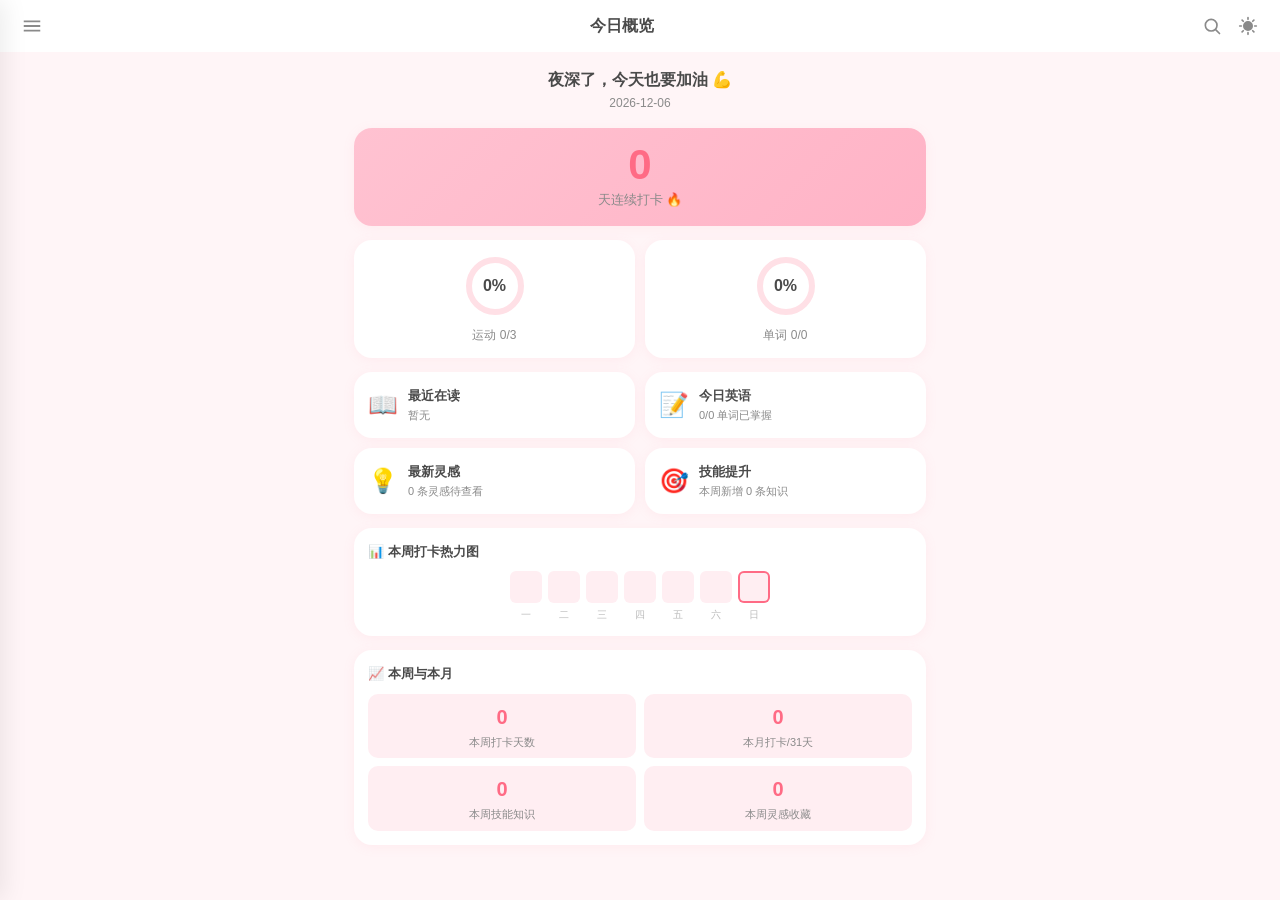
==== commit 8ba15829: "v46: 紧急修复 — views.js语法错误(单引号嵌套+变量重复声明)导致页面空白" ====
--- a/self-improvement-workbench-standalone.html
+++ b/self-improvement-workbench-standalone.html
@@ -6307,12 +6307,8 @@
       { id: 't26', cat: '内训师培养', title: '课程开发：从"经验"到"课程"的四步法', desc: '经验提取→结构设计→内容开发→试讲优化。最关键是第一步——把"说不清的经验"变成"能教的方法"。', detail: '内训师最头疼的不是"讲"，而是"开发课程"。脑子里有很多经验，但不知道怎么变成一门课。\n\n【课程开发四步法】\n\n第一步：经验提取（最难的一步）\n\n问题：经验是"隐性"的，你自己做的时候很自然，但说不出来为什么这么做。\n\n方法1：任务分解法\n• 把你的工作分解成10-20个具体任务\n• 每个任务列出：做什么、怎么做、常见错误\n• 举例：销售岗位→ prospecting→ 需求挖掘→ 方案呈现→ 异议处理→ 成交\n\n方法2：关键事件法\n• 回忆3-5个成功案例和失败案例\n• 分析：当时做了什么？为什么这么做？关键转折点是什么？\n• 从案例中提取"可复制的方法论"\n\n方法3：专家访谈法\n• 找同事采访你，问"为什么"\n• 别人提问会帮你发现自己都没意识到的经验\n\n第二步：结构设计\n\n把提取的内容组织成逻辑结构：\n• 模块1：概述（这是什么？为什么重要？）\n• 模块2：方法论（怎么做？核心步骤/框架）\n• 模块3：案例演示（真实案例说明）\n• 模块4：练习（让学员试一试）\n• 模块5：小结和行动（记住什么？做什么？）\n\n第三步：内容开发\n\n• PPT：每页一个观点，多图表少文字\n• 讲师手册：每页PPT配讲解词、时间、互动提示\n• 学员手册：核心知识点+练习+案例材料\n• 测试题：5-10道题检验学习效果\n\n第四步：试讲优化\n\n• 找5-10人试讲（30分钟版本）\n• 收集反馈：哪里听不懂？哪里太啰嗦？哪里最有用？\n• 根据反馈修改内容和设计\n• 试讲至少2轮再正式上线\n\n【好课程的三个标准】\n1.有用：学完能在工作中用上\n2.好懂：复杂的概念用简单的语言讲清楚\n3.有趣：不是枯燥的讲授，有案例有互动\n\n💡课程开发的黄金法则：一门课只解决一个问题。不要试图在2小时内教20个知识点——学员一个也记不住。', tags: ['课程开发', '内训师', '经验提取'] },
       { id: 't27', cat: '内训师培养', title: 'TTT培训：让内训师从"会做"到"会教"', desc: 'TTT=Train the Trainer。核心内容：成人学习理论、课程设计、讲授技巧、互动设计、控场能力。', detail: 'TTT（Train the Trainer）是企业内训师必修的"教学能力"培训——你业务再好，如果不懂"怎么教"，也传递不出去。\n\n【TTT的五大核心模块】\n\n模块1：成人学习理论\n• 成人学习的特点：\n  - 目的导向（学了这个有什么用？）\n  - 经验驱动（需要和自己过去的经验关联）\n  - 自主学习（不喜欢被"教"，喜欢被"引导"）\n  - 时间敏感（碎片化、注意力短）\n• 启示：少讲授多互动，多案例少理论\n\n模块2：课程设计能力\n• ADDIE模型的应用（需求分析→设计→开发→实施→评估）\n• 一节课的结构：引入（10%）→核心（60%）→练习（20%）→总结（10%）\n• 每15分钟一个互动节点\n\n模块3：讲授技巧\n• 开场：30秒抓住注意力（问题/故事/数据）\n• 讲解：一观点+一案例+一总结\n• 过渡：自然衔接，不生硬\n• 结尾：金句总结+行动号召\n• 声音：语速适中（180-220字/分钟）、重点放慢\n• 肢体：眼神交流、手势配合、走动\n\n模块4：互动设计\n• 提问技巧：开放式>封闭式\n• 小组讨论：每组4-6人，讨论5-10分钟\n• 角色扮演：给脚本+给角色+给时间\n• 案例分析：真实>虚构\n• 投票/调查：快速了解全班观点\n\n模块5：控场能力\n• 时间管理：每个模块设定时间，超时果断收\n• 冷场处理：准备2-3个"救场"互动\n• 挑战者处理：先肯定→再引导→私下沟通\n• 技术故障：准备Plan B（打印材料）\n\n【TTT培训的设计】\n• 时长：2-3天集中培训+4周在岗实践\n• 形式：讲授30%+练习50%+反馈20%\n• 产出：每人开发一门10分钟微课并试讲\n• 评估：试讲评分（内容+表达+互动+控场）\n\n【TTT之后的关键】\n• 持续辅导：第一次正式讲课后安排观察+反馈\n• 讲师社群：定期交流经验、互相听课\n• 晋升体系：初级→中级→高级→金牌讲师\n• 课酬差异：不同级别课酬不同，激励提升\n\n💡TTT不是"上完课就行"，而是"持续练习+反馈+辅导"的过程。最好的提升方式是：多讲、多录、多复盘。', tags: ['TTT', '内训师', '授课技巧'] },
       { id: 't28', cat: '内训师培养', title: '内训师激励体系：让分享可持续', desc: '内训师激励=物质+荣誉+发展+时间。没有激励的"用爱发电"不可持续。课酬、荣誉、晋升、减负四管齐下。', detail: '内训师培养最大的挑战不是"培养"，而是"留不住"——辛辛苦苦培养了半年，结果人家太忙不讲了。\n\n【为什么内训师会"流失"？】\n• 排课占用工作时间，影响本职绩效\n• 备课投入大（1小时课要备4-6小时），没有补偿\n• 讲完没人反馈，不知道讲得好不好\n• 没有荣誉感，觉得"白讲"\n• 升职加薪和内训师贡献无关\n\n【四维激励体系】\n\n维度1：物质激励（基础保障）\n• 课酬体系：\n  - 初级讲师：100-200元/小时\n  - 中级讲师：200-400元/小时\n  - 高级讲师：400-800元/小时\n  - 金牌讲师：800-1500元/小时\n• 课程开发费：开发一门新课奖励2000-5000元\n• 年度奖金：根据授课时数和评分发年终奖\n\n维度2：荣誉激励（精神动力）\n• 聘任仪式：正式颁发聘书/徽章\n• 年度评选：优秀讲师、最佳课程、最受欢迎讲师\n• 颁奖典礼：全员大会颁奖，高管出席\n• 宣传报道：内刊/公众号专访\n\n维度3：发展激励（长期留人）\n• 晋升加分：内训师贡献纳入晋升评估\n• 外部培训：优先参加行业大会/外部课程\n• 职业通道：内训师→培训经理→人才发展专家\n• 高管可见度：优秀内训师有机会给高管做分享\n\n维度4：时间激励（实际减负）\n• 备课时间：每月给予8-16小时备课时间（不算加班）\n• 工作调整：授课任务重的内训师适当减少其他工作\n• 管理者支持：将"培养内训师"纳入管理者的考核\n\n【激励体系设计的注意事项】\n\n1.物质和精神结合\n• 只有物质→讲完拿钱走人，没有归属感\n• 只有荣誉→"用爱发电"撑不过3个月\n• 两者结合才可持续\n\n2.差异化激励\n• 不同级别的内训师需求不同\n• 年轻人更看重发展机会和曝光\n• 资深员工更看重荣誉和认可\n\n3.及时性\n• 课酬当月发放，不要拖到年底\n• 反馈课后1周内给\n• 认可及时公开\n\n4.公平透明\n• 课酬标准公开\n• 评分标准公开\n• 晋级标准公开\n\n💡内训师激励的核心逻辑：让"分享知识"比"只做业务"更有获得感和成就感。', tags: ['内训师', '激励体系', '可持续'] },
-      { id: 't29', cat: '内训师培养', title: '经验萃取：把"高手的手感"变成"可教的方法"', desc: '经验萃取=把隐性经验变成显性方法。四步法：选场景→讲故事→提炼方法→验证检验。让"只可意会"变成"可复制"。', detail: '高手做事有一种"手感"——他自己做得很好，但说不清楚为什么这么做。经验萃取就是把这个"手感"提取出来。\n\n【什么是经验萃取？】\n• 不是"写SOP"（SOP只写了"做什么"，没写"为什么"）\n• 不是"录视频"（看视频学不到背后的思考逻辑）\n• 是"把高手脑中的决策逻辑提取出来，变成别人也能学会的方法"\n\n【经验萃取四步法】\n\n第一步：选场景\n• 选一个具体的、可复用的工作场景\n• 好场景的标准：高频+重要+有难度\n• 举例：\n  ✅ "如何处理客户的价格异议"（高频重要有难度）\n  ❌ "如何接电话"（太简单，不需要萃取）\n\n第二步：讲故事（关键事件法）\n• 让高手回忆一个最近的真实案例\n• 引导性问题：\n  - 当时的情况是什么？\n  - 你做了什么？为什么这么做？\n  - 对方的反应是什么？\n  - 结果怎样？\n  - 如果重来一次你会怎么做？\n• 关键：追问"为什么"，直到挖出底层逻辑\n\n第三步：提炼方法\n• 从案例中提取"可复用的模式"\n• 工具1：流程化（第一步做什么→第二步做什么）\n• 工具2：框架化（如"三看一问"口诀）\n• 工具3：清单化（检查清单/判断标准）\n• 举例：\n  原始经验："客户说太贵了，我会先认同再解释价值"\n  萃取后："价格异议处理三步法：\n  ①共情回应（'理解您的顾虑'）\n  ②价值锚定（对比竞品/量化收益）\n  ③替代方案（提供分期/减配选项）"\n\n第四步：验证检验\n• 让另一个非高手用提取的方法试一遍\n• 看效果是否有明显提升\n• 根据反馈调整方法\n• 如果别人用了也有效，说明萃取成功\n\n【经验萃取的常见陷阱】\n❌ 高手说的太抽象（"看感觉"）→用案例追问具体行为\n❌ 萃取的东西太复杂（30步流程）→简化到3-5步\n❌ 只萃取了"做什么"没萃取"为什么"→每个动作都要有原因\n❌ 萃取完不验证→可能只是"个人偏好"而非"通用方法"\n\n【经验萃取的产出形式】\n• 方法论卡片（1页纸）\n• 微课视频（5分钟）\n• 案例库条目\n• 检查清单\n• 角色扮演脚本\n\n💡经验萃取最核心的能力是"追问为什么"——连续问5个为什么，你就能挖到高手自己都没意识到的经验。', tags: ['经验萃取', '知识提取', '方法论'] },
+      { id: 't29', cat: '内训师培养', title: '经验萃取：把"高手的手感"变成"可教的方法"', desc: '经验萃取=把隐性经验变成显性方法。四步法：选场景→讲故事→提炼方法→验证检验。让"只可意会"变成"可复制"。', detail: '高手做事有一种"手感"——他自己做得很好，但说不清楚为什么这么做。经验萃取就是把这个"手感"提取出来。\n\n【什么是经验萃取？】\n• 不是"写SOP"（SOP只写了"做什么"，没写"为什么"）\n• 不是"录视频"（看视频学不到背后的思考逻辑）\n• 是"把高手脑中的决策逻辑提取出来，变成别人也能学会的方法"\n\n【经验萃取四步法】\n\n第一步：选场景\n• 选一个具体的、可复用的工作场景\n• 好场景的标准：高频+重要+有难度\n• 举例：\n  ✅ "如何处理客户的价格异议"（高频重要有难度）\n  ❌ "如何接电话"（太简单，不需要萃取）\n\n第二步：讲故事（关键事件法）\n• 让高手回忆一个最近的真实案例\n• 引导性问题：\n  - 当时的情况是什么？\n  - 你做了什么？为什么这么做？\n  - 对方的反应是什么？\n  - 结果怎样？\n  - 如果重来一次你会怎么做？\n• 关键：追问"为什么"，直到挖出底层逻辑\n\n第三步：提炼方法\n• 从案例中提取"可复用的模式"\n• 工具1：流程化（第一步做什么→第二步做什么）\n• 工具2：框架化（如"三看一问"口诀）\n• 工具3：清单化（检查清单/判断标准）\n• 举例：\n  原始经验："客户说太贵了，我会先认同再解释价值"\n  萃取后："价格异议处理三步法：\n  ①共情回应（\'理解您的顾虑\'）\n  ②价值锚定（对比竞品/量化收益）\n  ③替代方案（提供分期/减配选项）"\n\n第四步：验证检验\n• 让另一个非高手用提取的方法试一遍\n• 看效果是否有明显提升\n• 根据反馈调整方法\n• 如果别人用了也有效，说明萃取成功\n\n【经验萃取的常见陷阱】\n❌ 高手说的太抽象（"看感觉"）→用案例追问具体行为\n❌ 萃取的东西太复杂（30步流程）→简化到3-5步\n❌ 只萃取了"做什么"没萃取"为什么"→每个动作都要有原因\n❌ 萃取完不验证→可能只是"个人偏好"而非"通用方法"\n\n【经验萃取的产出形式】\n• 方法论卡片（1页纸）\n• 微课视频（5分钟）\n• 案例库条目\n• 检查清单\n• 角色扮演脚本\n\n💡经验萃取最核心的能力是"追问为什么"——连续问5个为什么，你就能挖到高手自己都没意识到的经验。', tags: ['经验萃取', '知识提取', '方法论'] },
     ];
-
-    // 智能轮换：每日推荐1条，不重复
-    const result = Store.getDailyKnowledge('training', trainingDB, 1);
-    let currentItem = result.items[0] || trainingDB[0];
 
     const section = document.createElement('div');
     section.className = 'section-title';
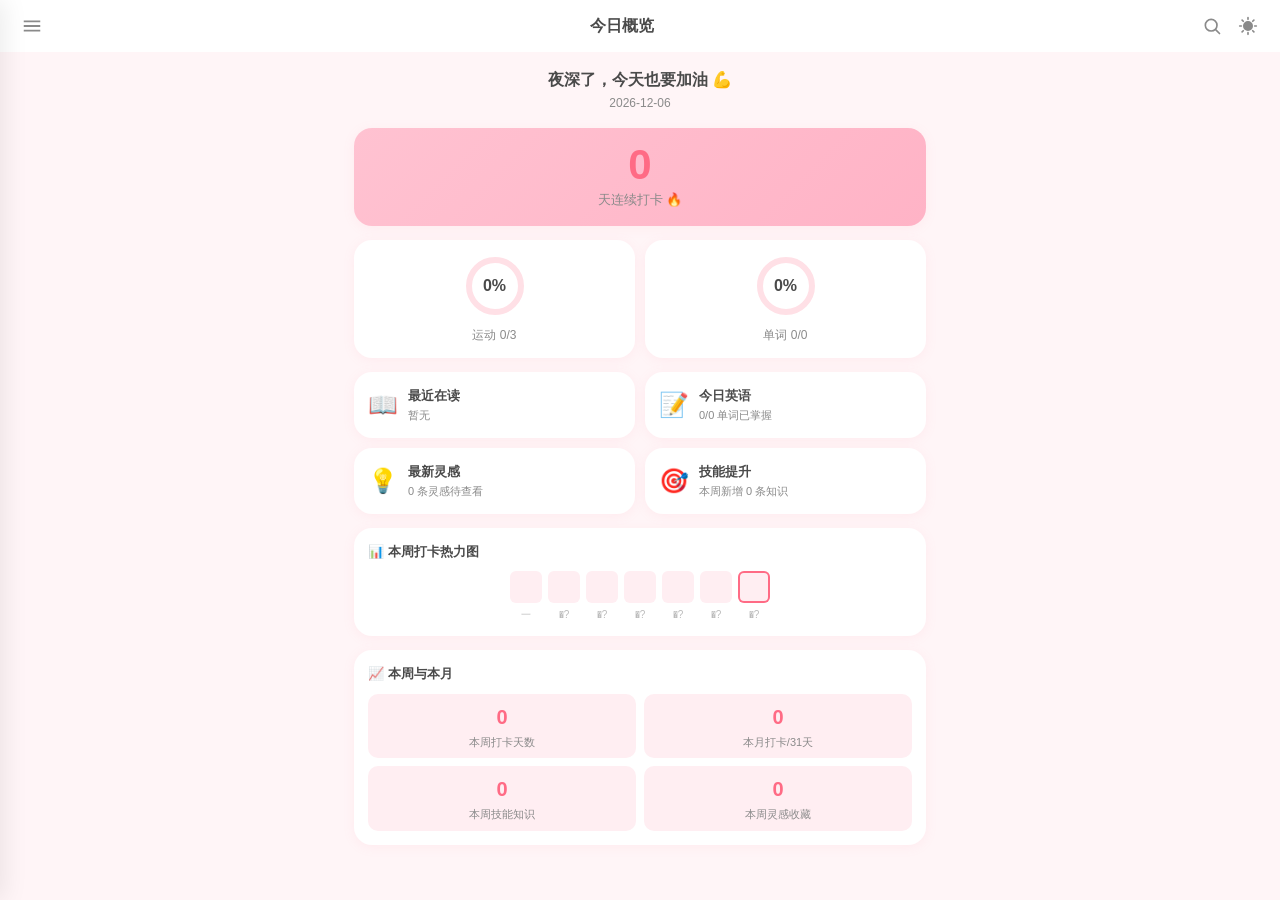
==== commit fe102697: "v47: 修复培训菜单页面空白 — getDailyKnowledge不支持training类型导致readIds为undefined 问题根因： 1. store.js getDailyKnowle" ====
--- a/self-improvement-workbench-standalone.html
+++ b/self-improvement-workbench-standalone.html
@@ -13,7 +13,9 @@
   <meta name="description" content="身材管理、英语学习、阅读记录、AI学习、财经资讯、穿搭灵感、日记备忘、灵感集、技能提升">
   <link rel="apple-touch-icon" href="./apple-touch-icon.png">
   <title>自我提升工作台</title>
-  <style>/* ===== 设计变量 - 粉色系 ===== */
+  <!-- v47: 修复培训菜单renderTraining调用getDailyKnowledge时readIds为undefined导致页面空白 -->
+  <style>
+/* ===== 设计变量 - 粉色系 ===== */
 :root {
   --primary: #ff8fa3;
   --primary-light: #ffc2d1;
@@ -3501,6 +3503,7 @@
     right: calc(50% - 280px);
   }
 }
+
 </style>
 </head>
 <body>
@@ -3562,7 +3565,8 @@
 
   <div id="toast" class="toast"></div>
 
-  <script>// ===== 数据存储层 =====
+  <script>
+// ===== 数据存储�? =====
 const Store = {
   KEY: 'self_improvement_data_v2',
 
@@ -3572,17 +3576,17 @@
     return {
       checkins: {},
       fitnessTasks: [
-        { id: 'f1', name: '普拉提', duration: '半小时', custom: false },
-        { id: 'f2', name: '肚子按摩', duration: '半小时', custom: false },
-        { id: 'f3', name: '盆底肌练习', duration: '半小时', custom: false }
+        { id: 'f1', name: '普拉�?', duration: '半小�?', custom: false },
+        { id: 'f2', name: '肚子按摩', duration: '半小�?', custom: false },
+        { id: 'f3', name: '盆底肌练�?', duration: '半小�?', custom: false }
       ],
       // 体重记录: [{ date: '2026-07-26', weight: 55.5 }]
       weightRecords: [],
-      // 英语任务 — 新概念 + EnglishPod
+      // 英语任务 �? 新概�? + EnglishPod
       englishTasks: [
         { 
           id: 'e1', 
-          name: '新概念英语', 
+          name: '新概念英�?', 
           topic: '', 
           words: [],
           phrases: [],
@@ -3623,36 +3627,36 @@
       financeLastFetch: null,
       // 穿搭
       outfits: [],
-      // 日记本
+      // 日记�?
       diaries: [],
-      // 备忘录
+      // 备忘�?
       memos: [],
-      // 灵感集
+      // 灵感�?
       inspirations: [],
-      inspirationCategories: ['PPT设计', '海报设计', '配色方案', '文案灵感', '排版参考'],
+      inspirationCategories: ['PPT设计', '海报设计', '配色方案', '文案灵感', '排版参�?'],
       // 知识库已添加记录
       addedKnowledgeIds: [],
-      // 知识库智能轮换 — 已读追踪 + 用户自定义知识
+      // 知识库智能轮�? �? 已读追踪 + 用户自定义知�?
       financeKnowledgeRead: {},   // { date: '2026-07-28', readIds: ['f0','f1',...], todayIds: ['f0'], cycle: 1 }
       generalKnowledgeRead: {},   // 同上
-      userKnowledge: [],          // 用户手动添加的知识 [{ id, cat, title, desc, tags, addDate }]
+      userKnowledge: [],          // 用户手动添加的知�? [{ id, cat, title, desc, tags, addDate }]
       // 财经知识收藏
       financeFavorites: [],       // [{ id, title, desc, detail, tags, addDate }]
       // 培训知识轮换 + 收藏
       trainingKnowledgeRead: {},  // 培训知识轮换追踪
       trainingFavorites: [],      // 培训文章收藏
-      trainingRSSItems: [],       // RSS 抓取的培训文章
+      trainingRSSItems: [],       // RSS 抓取的培训文�?
       trainingLastFetch: null,    // 上次采集时间
-      // 技能提升 - 文案表达
+      // 技能提�? - 文案表达
       copywritingItems: [],
-      copywritingCategories: ['标题技巧', '金句收集', '故事结构', '营销文案', '演讲稿'],
-      // 技能提升 - 视频剪辑
+      copywritingCategories: ['标题技�?', '金句收集', '故事结构', '营销文案', '演讲�?'],
+      // 技能提�? - 视频剪辑
       editingItems: [],
-      editingCategories: ['转场技巧', '调色教程', '特效模板', '配乐素材', '剪辑思路'],
-      // 技能提升 - 海报制作
+      editingCategories: ['转场技�?', '调色教程', '特效模板', '配乐素材', '剪辑思路'],
+      // 技能提�? - 海报制作
       posterItems: [],
-      posterCategories: ['排版设计', '字体搭配', '色彩理论', '构图技巧', '品牌设计'],
-      // 周目标
+      posterCategories: ['排版设计', '字体搭配', '色彩理论', '构图技�?', '品牌设计'],
+      // 周目�?
       weeklyGoals: { copywriting: 5, editing: 5, poster: 5 },
       goalWeekStart: '',  // 本周起始日期 YYYY-MM-DD
       settings: {
@@ -3676,17 +3680,17 @@
     } else {
       this.data = this.defaults();
     }
-    // v38 修复：清除旧格式的知识库 tracker（没有 todayIds 字段的）
+    // v38 修复：清除旧格式的知识库 tracker（没�? todayIds 字段的）
     this.migrateKnowledgeTracker();
     this.updateStreak();
-    // 清理已废弃的雅思备考任务
+    // 清理已废弃的雅思备考任�?
     this.cleanupLegacyData();
-    // 英语每日归档（0点清空，历史保留）
+    // 英语每日归档�?0点清空，历史保留�?
     this.archiveDailyEnglish();
     return this.data;
   },
 
-  // v38: 清除旧格式知识库 tracker（没有 todayIds 字段会导致推荐空白）
+  // v38: 清除旧格式知识库 tracker（没�? todayIds 字段会导致推荐空白）
   migrateKnowledgeTracker() {
     ['financeKnowledgeRead', 'generalKnowledgeRead', 'trainingKnowledgeRead'].forEach(k => {
       const t = this.data[k];
@@ -3702,7 +3706,7 @@
     const today = this.todayKey();
     const lastDate = this.data.settings.lastEnglishDate;
     
-    // 首次使用或已是今天，不归档
+    // 首次使用或已是今天，不归�?
     if (!lastDate || lastDate === today) {
       this.data.settings.lastEnglishDate = today;
       return;
@@ -3738,11 +3742,11 @@
 
   // 清理旧版遗留数据
   cleanupLegacyData() {
-    // 移除雅思备考任务 e3
+    // 移除雅思备考任�? e3
     if (this.data.englishTasks) {
       this.data.englishTasks = this.data.englishTasks.filter(t => t.id !== 'e3');
     }
-    // 移除 checkins 中 e3 的打卡记录
+    // 移除 checkins �? e3 的打卡记�?
     if (this.data.checkins) {
       Object.keys(this.data.checkins).forEach(date => {
         if (this.data.checkins[date].english) {
@@ -3878,7 +3882,7 @@
         result.checkedTasks.push(t.name);
       }
 
-      // 查历史 topic
+      // 查历�? topic
       if (t.topicHistory) {
         t.topicHistory.forEach(h => {
           if (h.date === dateStr) result.topics.push({ task: t.name, topic: h.text });
@@ -3889,7 +3893,7 @@
         result.topics.push({ task: t.name, topic: t.topic });
       }
 
-      // 查历史 words
+      // 查历�? words
       if (t.wordHistory) {
         t.wordHistory.forEach(h => {
           if (h.date === dateStr) h.words.forEach(w => result.newWords.push({ ...w, task: t.name }));
@@ -3900,7 +3904,7 @@
         t.words.forEach(w => result.newWords.push({ ...w, task: t.name }));
       }
 
-      // 查历史 phrases
+      // 查历�? phrases
       if (t.phraseHistory) {
         t.phraseHistory.forEach(h => {
           if (h.date === dateStr) h.phrases.forEach(p => result.newPhrases.push({ ...p, task: t.name }));
@@ -3935,7 +3939,7 @@
   },
 
   // ===== 每日出题 =====
-  // 收集所有生词和短语（含历史）
+  // 收集所有生词和短语（含历史�?
   getAllVocab() {
     const tasks = this.data.englishTasks || [];
     const words = [];
@@ -3960,7 +3964,7 @@
 
     const { words, phrases } = this.getAllVocab();
     
-    // 如果没有生词短语，无法出题
+    // 如果没有生词短语，无法出�?
     if (words.length === 0 && phrases.length === 0) {
       this.data.dailyQuiz = { date: today, type: 'none', question: '', options: [], answer: '', userAnswer: '', correct: null, aiFeedback: null };
       this.save();
@@ -3969,7 +3973,7 @@
 
     let quizData = { date: today, userAnswer: '', correct: null, aiFeedback: null };
 
-    // 每天必出造句题
+    // 每天必出造句�?
     if (phrases.length >= 1) {
       const phrase = phrases[Math.floor(Math.random() * phrases.length)];
       quizData.type = 'sentence';
@@ -4004,7 +4008,7 @@
     } else if (quiz.type === 'fill') {
       quiz.correct = (userAnswer.toLowerCase().trim() === quiz.answer.toLowerCase().trim());
     } else {
-      // 造句题：写了超过3个字符就算完成
+      // 造句题：写了超过3个字符就算完�?
       quiz.correct = userAnswer.trim().length > 3;
     }
     
@@ -4035,7 +4039,7 @@
     this.save();
   },
 
-  // 获取本周起始日期（周一）
+  // 获取本周起始日期（周一�?
   getWeekStart() {
     const d = new Date();
     const day = d.getDay() || 7;
@@ -4043,7 +4047,7 @@
     return `${d.getFullYear()}-${String(d.getMonth()+1).padStart(2,'0')}-${String(d.getDate()).padStart(2,'0')}`;
   },
 
-  // 检查并更新周目标起始日期
+  // 检查并更新周目标起始日�?
   ensureWeekGoal() {
     const ws = this.getWeekStart();
     if (this.data.goalWeekStart !== ws) {
@@ -4054,14 +4058,14 @@
     return ws;
   },
 
-  // 获取本周新增数（按 addDate 过滤）
+  // 获取本周新增数（�? addDate 过滤�?
   getWeekNewCount(storeKey) {
     const ws = this.getWeekStart();
     const items = this.data[storeKey] || [];
     return items.filter(i => i.addDate && i.addDate >= ws).length;
   },
 
-  // 获取仪表盘统计数据
+  // 获取仪表盘统计数�?
   getDashboardStats() {
     const today = this.todayKey();
     const ws = this.getWeekStart();
@@ -4078,7 +4082,7 @@
       if (hasAny) weekCheckinDays++;
     }
 
-    // 今日各模块进度
+    // 今日各模块进�?
     const fitnessTasks = this.data.fitnessTasks || [];
     const fitnessTotal = fitnessTasks.length;
     const fitnessDone = fitnessTasks.filter(t => this.getCheckin('fitness', t.id)).length;
@@ -4109,7 +4113,7 @@
       if (Object.values(day).some(mod => Object.values(mod).some(Boolean))) monthCheckinDays++;
     }
 
-    // 最近内容
+    // 最近内�?
     const recentInspirations = (this.data.inspirations || []).slice(0, 3);
     const recentSkills = [
       ...(this.data.copywritingItems || []).map(i => ({ ...i, _module: 'copywriting' })),
@@ -4117,7 +4121,7 @@
       ...(this.data.posterItems || []).map(i => ({ ...i, _module: 'poster' }))
     ].sort((a, b) => (b.addDate || '').localeCompare(a.addDate || '')).slice(0, 3);
 
-    // 最近在读
+    // 最近在�?
     const readingBook = (this.data.books || []).find(b => b.status === 'reading');
 
     return {
@@ -4148,7 +4152,7 @@
       result.push({
         date: ds,
         day: d.getDate(),
-        weekday: ['日','一','二','三','四','五','六'][d.getDay()],
+        weekday: ['�?','一','�?','�?','�?','�?','�?'][d.getDay()],
         count,
         isToday: ds === this.todayKey()
       });
@@ -4156,27 +4160,28 @@
     return result;
   },
 
-  // ===== 知识库智能轮换 =====
-
-  // 获取当日知识推荐（同一天始终返回相同内容，不随刷新变化）
+  // ===== 知识库智能轮�? =====
+
+  // 获取当日知识推荐（同一天始终返回相同内容，不随刷新变化�?
   // dbType: 'finance' | 'general'
   getDailyKnowledge(dbType, knowledgeDB, count = 5) {
     const today = this.todayKey();
-    const key = dbType === 'finance' ? 'financeKnowledgeRead' : 'generalKnowledgeRead';
+    const keyMap = { finance: 'financeKnowledgeRead', training: 'trainingKnowledgeRead', general: 'generalKnowledgeRead' };
+    const key = keyMap[dbType] || 'generalKnowledgeRead';
     let tracker = this.data[key] || {};
     
-    // 跨天了：先把昨天的 todayIds 正式标记为已读，然后选今天的
+    // 跨天了：先把昨天�? todayIds 正式标记为已读，然后选今天的
     if (!tracker.date || tracker.date !== today) {
       const prevTodayIds = tracker.todayIds || [];
       
-      // 跨天时，把昨天的 todayIds 合并到 readIds
+      // 跨天时，把昨天的 todayIds 合并�? readIds
       if (prevTodayIds.length > 0) {
         const prevRead = tracker.readIds || [];
         const merged = [...new Set([...prevRead, ...prevTodayIds])];
         tracker.readIds = merged;
       }
       
-      // 检查是否上一轮全部读完
+      // 检查是否上一轮全部读�?
       const totalItems = knowledgeDB.length;
       const currentRead = tracker.readIds || [];
       if (currentRead.length >= totalItems) {
@@ -4188,7 +4193,7 @@
       }
       
       // 选今天的推荐（从未读池中取）
-      const unread = knowledgeDB.filter(item => !tracker.readIds.includes(item.id));
+      const unread = knowledgeDB.filter(item => !(tracker.readIds || []).includes(item.id));
       
       if (unread.length === 0) {
         // 全部已读，重置并打乱
@@ -4210,10 +4215,10 @@
       return { items: picked, cycle: tracker.cycle, total: knowledgeDB.length, read: (tracker.readIds || []).length + tracker.todayIds.length };
     }
     
-    // 同一天：直接返回缓存的 todayIds 对应的条目
+    // 同一天：直接返回缓存�? todayIds 对应的条�?
     const todayIds = tracker.todayIds || [];
     
-    // 兜底：如果 todayIds 为空（可能是旧数据迁移），重新选取
+    // 兜底：如�? todayIds 为空（可能是旧数据迁移），重新选取
     if (todayIds.length === 0) {
       const unread = knowledgeDB.filter(item => !(tracker.readIds || []).includes(item.id));
       if (unread.length === 0) {
@@ -4238,9 +4243,10 @@
     return { items, cycle, total: knowledgeDB.length, read: (tracker.readIds || []).length + todayIds.length };
   },
 
-  // 获取知识库阅读进度
+  // 获取知识库阅读进�?
   getKnowledgeProgress(dbType, knowledgeDB) {
-    const key = dbType === 'finance' ? 'financeKnowledgeRead' : 'generalKnowledgeRead';
+    const keyMap = { finance: 'financeKnowledgeRead', training: 'trainingKnowledgeRead', general: 'generalKnowledgeRead' };
+    const key = keyMap[dbType] || 'generalKnowledgeRead';
     const tracker = this.data[key] || {};
     const readIds = tracker.readIds || [];
     const todayIds = tracker.todayIds || [];
@@ -4251,14 +4257,15 @@
     return { read, total, cycle, percent: total > 0 ? Math.round(read / total * 100) : 0 };
   },
 
-  // 重置知识库阅读进度
+  // 重置知识库阅读进�?
   resetKnowledgeProgress(dbType) {
-    const key = dbType === 'finance' ? 'financeKnowledgeRead' : 'generalKnowledgeRead';
+    const keyMap = { finance: 'financeKnowledgeRead', training: 'trainingKnowledgeRead', general: 'generalKnowledgeRead' };
+    const key = keyMap[dbType] || 'generalKnowledgeRead';
     this.data[key] = { date: '', readIds: [], cycle: 0 };
     this.save();
   },
 
-  // 添加用户自定义知识
+  // 添加用户自定义知�?
   addUserKnowledge(item) {
     if (!this.data.userKnowledge) this.data.userKnowledge = [];
     this.data.userKnowledge.push(item);
@@ -4266,14 +4273,14 @@
     return item;
   },
 
-  // 删除用户自定义知识
+  // 删除用户自定义知�?
   deleteUserKnowledge(id) {
     if (!this.data.userKnowledge) return;
     this.data.userKnowledge = this.data.userKnowledge.filter(k => k.id !== id);
     this.save();
   },
 
-  // 获取用户自定义知识
+  // 获取用户自定义知�?
   getUserKnowledge() {
     return this.data.userKnowledge || [];
   },
@@ -4315,21 +4322,21 @@
     let tracker = this.data[key] || {};
     const today = this.todayKey();
     
-    // 确保 tracker 有 todayIds
+    // 确保 tracker �? todayIds
     if (!tracker.todayIds) tracker.todayIds = [];
     if (!tracker.readIds) tracker.readIds = [];
     
-    // 把当前这条从 todayIds 移除，加入 readIds
+    // 把当前这条从 todayIds 移除，加�? readIds
     tracker.todayIds = tracker.todayIds.filter(id => id !== currentId);
     if (!tracker.readIds.includes(currentId)) {
       tracker.readIds.push(currentId);
     }
     
-    // 从未读池选一条新的
+    // 从未读池选一条新�?
     const unread = knowledgeDB.filter(item => !tracker.readIds.includes(item.id) && !tracker.todayIds.includes(item.id));
     
     if (unread.length === 0) {
-      // 全部已读，重置
+      // 全部已读，重�?
       tracker.readIds = [];
       tracker.todayIds = [];
       tracker.cycle = (tracker.cycle || 0) + 1;
@@ -4380,7 +4387,7 @@
     return (this.data.trainingFavorites || []).some(f => f.id === id);
   },
 
-  // 换一条培训知识
+  // 换一条培训知�?
   skipTrainingKnowledge(currentId, knowledgeDB) {
     const key = 'trainingKnowledgeRead';
     let tracker = this.data[key] || {};
@@ -4425,7 +4432,7 @@
     try {
       const imported = JSON.parse(jsonStr);
       if (!imported || typeof imported !== 'object') throw new Error('格式无效');
-      // 合并数据（保留导入的数据，补充默认值中的新字段）
+      // 合并数据（保留导入的数据，补充默认值中的新字段�?
       this.data = { ...this.defaults(), ...imported };
       this.save();
       return true;
@@ -4434,8 +4441,10 @@
     }
   }
 };
+
 </script>
-  <script>// ===== 视图渲染层 =====
+<script>
+// ===== 视图渲染层 =====
 const Views = {
   current: 'fitness',
 
@@ -7459,8 +7468,10 @@
     return String(str).replace(/&/g, '&amp;').replace(/</g, '&lt;').replace(/>/g, '&gt;').replace(/"/g, '&quot;').replace(/'/g, '&#39;');
   }
 };
+
 </script>
-  <script>// ===== UI交互层 =====
+<script>
+// ===== UI交互层 =====
 const UI = {
   init() {
     document.getElementById('menuToggle').onclick = () => this.toggleSidebar(true);
@@ -12258,6 +12269,7 @@
 document.addEventListener('DOMContentLoaded', () => {
   setTimeout(checkDailyFetch, 2000);
 });
+
 </script>
 </body>
 </html>
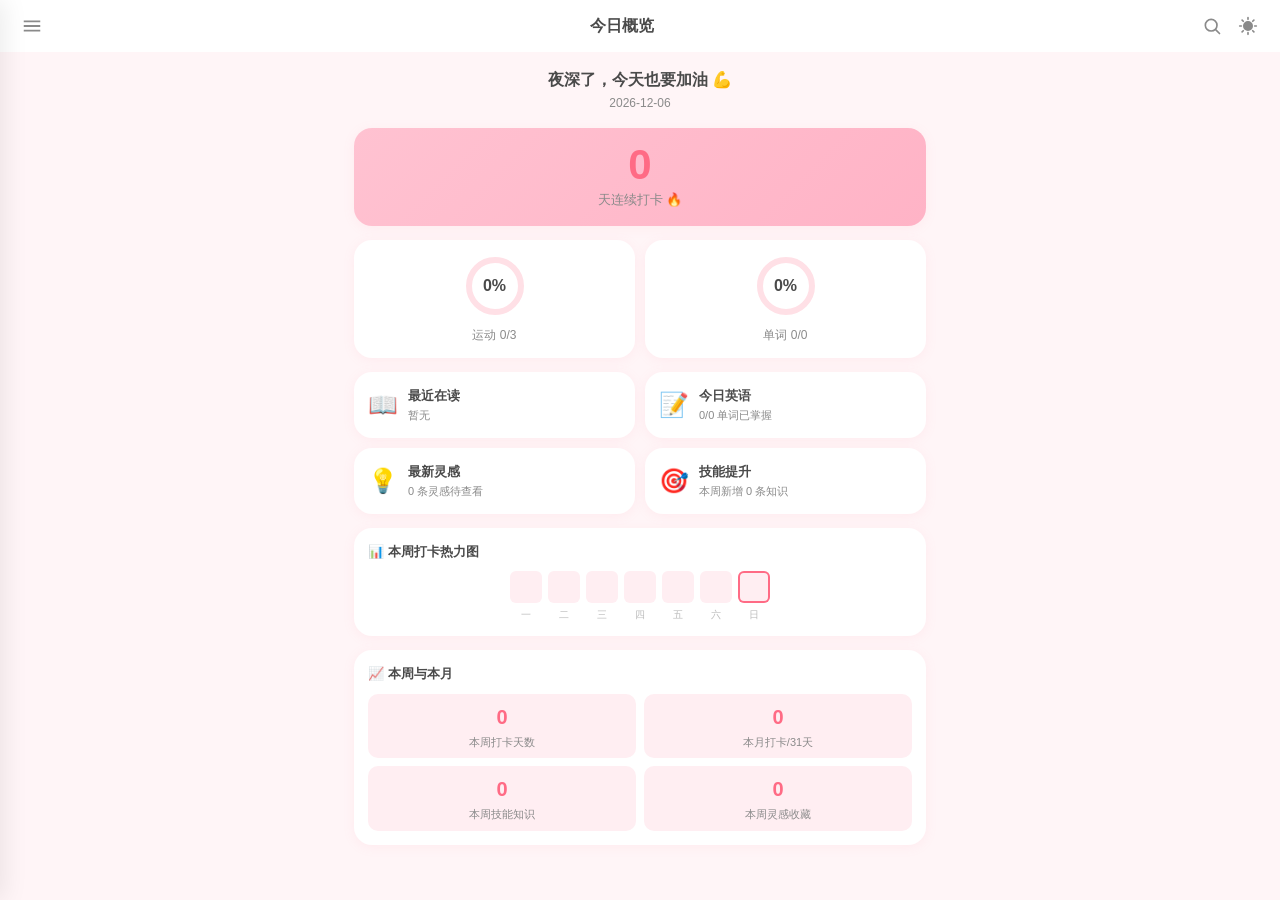
==== commit 0653ca5b: "v49: 修复培训菜单图标undefined + 热力图乱码 + store.js全部UTF-8乱码 修复内容： 1. views.js icons对象添加training图标（SVG），解决菜单显示" ====
--- a/self-improvement-workbench-standalone.html
+++ b/self-improvement-workbench-standalone.html
@@ -5,6 +5,20 @@
   <meta http-equiv="Cache-Control" content="no-cache, no-store, must-revalidate">
   <meta http-equiv="Pragma" content="no-cache">
   <meta http-equiv="Expires" content="0">
+  <!-- v48: 强制缓存清除 -->
+  <script>
+    // 强制清除旧版本缓存，确保加载最新 JS
+    (function() {
+      var v = localStorage.getItem('_app_version');
+      if (v !== 'v49') {
+        localStorage.setItem('_app_version', 'v48');
+        // 强制刷新页面以清除浏览器缓存
+        if (v && v !== 'v48') {
+          location.reload(true);
+        }
+      }
+    })();
+  </script>
   <meta name="viewport" content="width=device-width, initial-scale=1.0, maximum-scale=1.0, user-scalable=no, viewport-fit=cover">
   <meta name="apple-mobile-web-app-capable" content="yes">
   <meta name="apple-mobile-web-app-status-bar-style" content="black-translucent">
@@ -13,7 +27,6 @@
   <meta name="description" content="身材管理、英语学习、阅读记录、AI学习、财经资讯、穿搭灵感、日记备忘、灵感集、技能提升">
   <link rel="apple-touch-icon" href="./apple-touch-icon.png">
   <title>自我提升工作台</title>
-  <!-- v47: 修复培训菜单renderTraining调用getDailyKnowledge时readIds为undefined导致页面空白 -->
   <style>
 /* ===== 设计变量 - 粉色系 ===== */
 :root {
@@ -3566,7 +3579,7 @@
   <div id="toast" class="toast"></div>
 
   <script>
-// ===== 数据存储�? =====
+// ===== 数据存储层 =====
 const Store = {
   KEY: 'self_improvement_data_v2',
 
@@ -3576,17 +3589,17 @@
     return {
       checkins: {},
       fitnessTasks: [
-        { id: 'f1', name: '普拉�?', duration: '半小�?', custom: false },
-        { id: 'f2', name: '肚子按摩', duration: '半小�?', custom: false },
-        { id: 'f3', name: '盆底肌练�?', duration: '半小�?', custom: false }
+        { id: 'f1', name: '普拉提', duration: '半小时', custom: false },
+        { id: 'f2', name: '肚子按摩', duration: '半小时', custom: false },
+        { id: 'f3', name: '盆底肌练习', duration: '半小时', custom: false }
       ],
       // 体重记录: [{ date: '2026-07-26', weight: 55.5 }]
       weightRecords: [],
-      // 英语任务 �? 新概�? + EnglishPod
+      // 英语任务 “ 新概忘 + EnglishPod
       englishTasks: [
         { 
           id: 'e1', 
-          name: '新概念英�?', 
+          name: '新概念英语', 
           topic: '', 
           words: [],
           phrases: [],
@@ -3627,36 +3640,36 @@
       financeLastFetch: null,
       // 穿搭
       outfits: [],
-      // 日记�?
+      // 日记本
       diaries: [],
-      // 备忘�?
+      // 备忘录
       memos: [],
-      // 灵感�?
+      // 灵感集
       inspirations: [],
-      inspirationCategories: ['PPT设计', '海报设计', '配色方案', '文案灵感', '排版参�?'],
+      inspirationCategories: ['PPT设计', '海报设计', '配色方案', '文案灵感', '排版参考'],
       // 知识库已添加记录
       addedKnowledgeIds: [],
-      // 知识库智能轮�? �? 已读追踪 + 用户自定义知�?
+      // 知识库智能轮换 “ 已读追踪 + 用户自定义知识
       financeKnowledgeRead: {},   // { date: '2026-07-28', readIds: ['f0','f1',...], todayIds: ['f0'], cycle: 1 }
       generalKnowledgeRead: {},   // 同上
-      userKnowledge: [],          // 用户手动添加的知�? [{ id, cat, title, desc, tags, addDate }]
+      userKnowledge: [],          // 用户手动添加的知识 [{ id, cat, title, desc, tags, addDate }]
       // 财经知识收藏
       financeFavorites: [],       // [{ id, title, desc, detail, tags, addDate }]
       // 培训知识轮换 + 收藏
       trainingKnowledgeRead: {},  // 培训知识轮换追踪
       trainingFavorites: [],      // 培训文章收藏
-      trainingRSSItems: [],       // RSS 抓取的培训文�?
+      trainingRSSItems: [],       // RSS 抓取的培训文章
       trainingLastFetch: null,    // 上次采集时间
-      // 技能提�? - 文案表达
+      // 技能提升 - 文案表达
       copywritingItems: [],
-      copywritingCategories: ['标题技�?', '金句收集', '故事结构', '营销文案', '演讲�?'],
-      // 技能提�? - 视频剪辑
+      copywritingCategories: ['标题技巧', '金句收集', '故事结构', '营销文案', '演讲程'],
+      // 技能提升 - 视频剪辑
       editingItems: [],
-      editingCategories: ['转场技�?', '调色教程', '特效模板', '配乐素材', '剪辑思路'],
-      // 技能提�? - 海报制作
+      editingCategories: ['转场技巧', '调色教程', '特效模板', '配乐素材', '剪辑思路'],
+      // 技能提升 - 海报制作
       posterItems: [],
-      posterCategories: ['排版设计', '字体搭配', '色彩理论', '构图技�?', '品牌设计'],
-      // 周目�?
+      posterCategories: ['排版设计', '字体搭配', '色彩理论', '构图技巧', '品牌设计'],
+      // 周目标
       weeklyGoals: { copywriting: 5, editing: 5, poster: 5 },
       goalWeekStart: '',  // 本周起始日期 YYYY-MM-DD
       settings: {
@@ -3680,17 +3693,17 @@
     } else {
       this.data = this.defaults();
     }
-    // v38 修复：清除旧格式的知识库 tracker（没�? todayIds 字段的）
+    // v38 修复：清除旧格式的知识库 tracker（没本 todayIds 字段的）
     this.migrateKnowledgeTracker();
     this.updateStreak();
-    // 清理已废弃的雅思备考任�?
+    // 清理已废弃的雅思备考任力
     this.cleanupLegacyData();
-    // 英语每日归档�?0点清空，历史保留�?
+    // 英语每日归档：0点清空，历史保留：
     this.archiveDailyEnglish();
     return this.data;
   },
 
-  // v38: 清除旧格式知识库 tracker（没�? todayIds 字段会导致推荐空白）
+  // v38: 清除旧格式知识库 tracker（没本 todayIds 字段会导致推荐空白）
   migrateKnowledgeTracker() {
     ['financeKnowledgeRead', 'generalKnowledgeRead', 'trainingKnowledgeRead'].forEach(k => {
       const t = this.data[k];
@@ -3706,7 +3719,7 @@
     const today = this.todayKey();
     const lastDate = this.data.settings.lastEnglishDate;
     
-    // 首次使用或已是今天，不归�?
+    // 首次使用或已是今天，不归档
     if (!lastDate || lastDate === today) {
       this.data.settings.lastEnglishDate = today;
       return;
@@ -3742,11 +3755,11 @@
 
   // 清理旧版遗留数据
   cleanupLegacyData() {
-    // 移除雅思备考任�? e3
+    // 移除雅思备考任力 e3
     if (this.data.englishTasks) {
       this.data.englishTasks = this.data.englishTasks.filter(t => t.id !== 'e3');
     }
-    // 移除 checkins �? e3 的打卡记�?
+    // 移除 checkins 三 e3 的打卡记录
     if (this.data.checkins) {
       Object.keys(this.data.checkins).forEach(date => {
         if (this.data.checkins[date].english) {
@@ -3882,7 +3895,7 @@
         result.checkedTasks.push(t.name);
       }
 
-      // 查历�? topic
+      // 查历史 topic
       if (t.topicHistory) {
         t.topicHistory.forEach(h => {
           if (h.date === dateStr) result.topics.push({ task: t.name, topic: h.text });
@@ -3893,7 +3906,7 @@
         result.topics.push({ task: t.name, topic: t.topic });
       }
 
-      // 查历�? words
+      // 查历史 words
       if (t.wordHistory) {
         t.wordHistory.forEach(h => {
           if (h.date === dateStr) h.words.forEach(w => result.newWords.push({ ...w, task: t.name }));
@@ -3904,7 +3917,7 @@
         t.words.forEach(w => result.newWords.push({ ...w, task: t.name }));
       }
 
-      // 查历�? phrases
+      // 查历史 phrases
       if (t.phraseHistory) {
         t.phraseHistory.forEach(h => {
           if (h.date === dateStr) h.phrases.forEach(p => result.newPhrases.push({ ...p, task: t.name }));
@@ -3939,7 +3952,7 @@
   },
 
   // ===== 每日出题 =====
-  // 收集所有生词和短语（含历史�?
+  // 收集所有生词和短语（含历史：
   getAllVocab() {
     const tasks = this.data.englishTasks || [];
     const words = [];
@@ -3964,7 +3977,7 @@
 
     const { words, phrases } = this.getAllVocab();
     
-    // 如果没有生词短语，无法出�?
+    // 如果没有生词短语，无法出题
     if (words.length === 0 && phrases.length === 0) {
       this.data.dailyQuiz = { date: today, type: 'none', question: '', options: [], answer: '', userAnswer: '', correct: null, aiFeedback: null };
       this.save();
@@ -3973,7 +3986,7 @@
 
     let quizData = { date: today, userAnswer: '', correct: null, aiFeedback: null };
 
-    // 每天必出造句�?
+    // 每天必出造句题
     if (phrases.length >= 1) {
       const phrase = phrases[Math.floor(Math.random() * phrases.length)];
       quizData.type = 'sentence';
@@ -4008,7 +4021,7 @@
     } else if (quiz.type === 'fill') {
       quiz.correct = (userAnswer.toLowerCase().trim() === quiz.answer.toLowerCase().trim());
     } else {
-      // 造句题：写了超过3个字符就算完�?
+      // 造句题：写了超过3个字符就算完成
       quiz.correct = userAnswer.trim().length > 3;
     }
     
@@ -4039,7 +4052,7 @@
     this.save();
   },
 
-  // 获取本周起始日期（周一�?
+  // 获取本周起始日期（周一：
   getWeekStart() {
     const d = new Date();
     const day = d.getDay() || 7;
@@ -4047,7 +4060,7 @@
     return `${d.getFullYear()}-${String(d.getMonth()+1).padStart(2,'0')}-${String(d.getDate()).padStart(2,'0')}`;
   },
 
-  // 检查并更新周目标起始日�?
+  // 检查并更新周目标起始日本
   ensureWeekGoal() {
     const ws = this.getWeekStart();
     if (this.data.goalWeekStart !== ws) {
@@ -4058,14 +4071,14 @@
     return ws;
   },
 
-  // 获取本周新增数（�? addDate 过滤�?
+  // 获取本周新增数（按 addDate 过滤：
   getWeekNewCount(storeKey) {
     const ws = this.getWeekStart();
     const items = this.data[storeKey] || [];
     return items.filter(i => i.addDate && i.addDate >= ws).length;
   },
 
-  // 获取仪表盘统计数�?
+  // 获取仪表盘统计数捍
   getDashboardStats() {
     const today = this.todayKey();
     const ws = this.getWeekStart();
@@ -4082,7 +4095,7 @@
       if (hasAny) weekCheckinDays++;
     }
 
-    // 今日各模块进�?
+    // 今日各模块进度
     const fitnessTasks = this.data.fitnessTasks || [];
     const fitnessTotal = fitnessTasks.length;
     const fitnessDone = fitnessTasks.filter(t => this.getCheckin('fitness', t.id)).length;
@@ -4113,7 +4126,7 @@
       if (Object.values(day).some(mod => Object.values(mod).some(Boolean))) monthCheckinDays++;
     }
 
-    // 最近内�?
+    // 最近内定
     const recentInspirations = (this.data.inspirations || []).slice(0, 3);
     const recentSkills = [
       ...(this.data.copywritingItems || []).map(i => ({ ...i, _module: 'copywriting' })),
@@ -4121,7 +4134,7 @@
       ...(this.data.posterItems || []).map(i => ({ ...i, _module: 'poster' }))
     ].sort((a, b) => (b.addDate || '').localeCompare(a.addDate || '')).slice(0, 3);
 
-    // 最近在�?
+    // 最近在语
     const readingBook = (this.data.books || []).find(b => b.status === 'reading');
 
     return {
@@ -4152,7 +4165,7 @@
       result.push({
         date: ds,
         day: d.getDate(),
-        weekday: ['�?','一','�?','�?','�?','�?','�?'][d.getDay()],
+        weekday: ['日','一','二','三','四','五','六'][d.getDay()],
         count,
         isToday: ds === this.todayKey()
       });
@@ -4160,9 +4173,9 @@
     return result;
   },
 
-  // ===== 知识库智能轮�? =====
-
-  // 获取当日知识推荐（同一天始终返回相同内容，不随刷新变化�?
+  // ===== 知识库智能轮换 =====
+
+  // 获取当日知识推荐（同一天始终返回相同内容，不随刷新变化：
   // dbType: 'finance' | 'general'
   getDailyKnowledge(dbType, knowledgeDB, count = 5) {
     const today = this.todayKey();
@@ -4170,18 +4183,18 @@
     const key = keyMap[dbType] || 'generalKnowledgeRead';
     let tracker = this.data[key] || {};
     
-    // 跨天了：先把昨天�? todayIds 正式标记为已读，然后选今天的
+    // 跨天了：先把昨天的 todayIds 正式标记为已读，然后选今天的
     if (!tracker.date || tracker.date !== today) {
       const prevTodayIds = tracker.todayIds || [];
       
-      // 跨天时，把昨天的 todayIds 合并�? readIds
+      // 跨天时，把昨天的 todayIds 合并列 readIds
       if (prevTodayIds.length > 0) {
         const prevRead = tracker.readIds || [];
         const merged = [...new Set([...prevRead, ...prevTodayIds])];
         tracker.readIds = merged;
       }
       
-      // 检查是否上一轮全部读�?
+      // 检查是否上一轮全部读定
       const totalItems = knowledgeDB.length;
       const currentRead = tracker.readIds || [];
       if (currentRead.length >= totalItems) {
@@ -4215,10 +4228,10 @@
       return { items: picked, cycle: tracker.cycle, total: knowledgeDB.length, read: (tracker.readIds || []).length + tracker.todayIds.length };
     }
     
-    // 同一天：直接返回缓存�? todayIds 对应的条�?
+    // 同一天：直接返回缓存的 todayIds 对应的条目
     const todayIds = tracker.todayIds || [];
     
-    // 兜底：如�? todayIds 为空（可能是旧数据迁移），重新选取
+    // 兜底：如构 todayIds 为空（可能是旧数据迁移），重新选取
     if (todayIds.length === 0) {
       const unread = knowledgeDB.filter(item => !(tracker.readIds || []).includes(item.id));
       if (unread.length === 0) {
@@ -4243,7 +4256,7 @@
     return { items, cycle, total: knowledgeDB.length, read: (tracker.readIds || []).length + todayIds.length };
   },
 
-  // 获取知识库阅读进�?
+  // 获取知识库阅读进度
   getKnowledgeProgress(dbType, knowledgeDB) {
     const keyMap = { finance: 'financeKnowledgeRead', training: 'trainingKnowledgeRead', general: 'generalKnowledgeRead' };
     const key = keyMap[dbType] || 'generalKnowledgeRead';
@@ -4257,7 +4270,7 @@
     return { read, total, cycle, percent: total > 0 ? Math.round(read / total * 100) : 0 };
   },
 
-  // 重置知识库阅读进�?
+  // 重置知识库阅读进度
   resetKnowledgeProgress(dbType) {
     const keyMap = { finance: 'financeKnowledgeRead', training: 'trainingKnowledgeRead', general: 'generalKnowledgeRead' };
     const key = keyMap[dbType] || 'generalKnowledgeRead';
@@ -4265,7 +4278,7 @@
     this.save();
   },
 
-  // 添加用户自定义知�?
+  // 添加用户自定义知识
   addUserKnowledge(item) {
     if (!this.data.userKnowledge) this.data.userKnowledge = [];
     this.data.userKnowledge.push(item);
@@ -4273,14 +4286,14 @@
     return item;
   },
 
-  // 删除用户自定义知�?
+  // 删除用户自定义知识
   deleteUserKnowledge(id) {
     if (!this.data.userKnowledge) return;
     this.data.userKnowledge = this.data.userKnowledge.filter(k => k.id !== id);
     this.save();
   },
 
-  // 获取用户自定义知�?
+  // 获取用户自定义知识
   getUserKnowledge() {
     return this.data.userKnowledge || [];
   },
@@ -4322,21 +4335,21 @@
     let tracker = this.data[key] || {};
     const today = this.todayKey();
     
-    // 确保 tracker �? todayIds
+    // 确保 tracker 本 todayIds
     if (!tracker.todayIds) tracker.todayIds = [];
     if (!tracker.readIds) tracker.readIds = [];
     
-    // 把当前这条从 todayIds 移除，加�? readIds
+    // 把当前这条从 todayIds 移除，加入 readIds
     tracker.todayIds = tracker.todayIds.filter(id => id !== currentId);
     if (!tracker.readIds.includes(currentId)) {
       tracker.readIds.push(currentId);
     }
     
-    // 从未读池选一条新�?
+    // 从未读池选一条新的
     const unread = knowledgeDB.filter(item => !tracker.readIds.includes(item.id) && !tracker.todayIds.includes(item.id));
     
     if (unread.length === 0) {
-      // 全部已读，重�?
+      // 全部已读，重置
       tracker.readIds = [];
       tracker.todayIds = [];
       tracker.cycle = (tracker.cycle || 0) + 1;
@@ -4387,7 +4400,7 @@
     return (this.data.trainingFavorites || []).some(f => f.id === id);
   },
 
-  // 换一条培训知�?
+  // 换一条培训知识
   skipTrainingKnowledge(currentId, knowledgeDB) {
     const key = 'trainingKnowledgeRead';
     let tracker = this.data[key] || {};
@@ -4432,7 +4445,7 @@
     try {
       const imported = JSON.parse(jsonStr);
       if (!imported || typeof imported !== 'object') throw new Error('格式无效');
-      // 合并数据（保留导入的数据，补充默认值中的新字段�?
+      // 合并数据（保留导入的数据，补充默认值中的新字段：
       this.data = { ...this.defaults(), ...imported };
       this.save();
       return true;
@@ -4461,7 +4474,8 @@
     editing: '<svg viewBox="0 0 24 24"><rect x="2" y="4" width="20" height="14" rx="2" fill="#e17055"/><rect x="4" y="6" width="16" height="10" rx="1" fill="#fff"/><polygon points="10,9 16,14 10,19" fill="#e17055" opacity="0.7"/><line x1="10" y1="14" x2="16" y2="14" stroke="#fff" stroke-width="1"/><circle cx="19" cy="6" r="1.5" fill="#ff7675"/></svg>',
     poster: '<svg viewBox="0 0 24 24"><rect x="3" y="2" width="18" height="20" rx="2" fill="#00b894"/><rect x="5" y="4" width="14" height="16" rx="1" fill="#fff"/><circle cx="9" cy="8" r="1.5" fill="#00b894"/><circle cx="12" cy="8" r="1.5" fill="#55efc4"/><circle cx="15" cy="8" r="1.5" fill="#00b894"/><rect x="7" y="12" width="10" height="1.5" fill="#dfe6e9"/><rect x="7" y="15" width="8" height="1.5" fill="#dfe6e9"/></svg>',
     inspiration: '<svg viewBox="0 0 24 24"><path d="M12 2l2 5h5l-4 3 1.5 5L12 12.5 7.5 15 9 10 5 7h5z" fill="#fdcb6e"/><circle cx="12" cy="13" r="8" fill="none" stroke="#ffeaa7" stroke-width="1.5" stroke-dasharray="3,3"/><circle cx="12" cy="13" r="2" fill="#fdcb6e"/></svg>',
-    knowledge: '<svg viewBox="0 0 24 24"><rect x="3" y="2" width="18" height="20" rx="2" fill="#a29bfe"/><rect x="5" y="4" width="14" height="16" rx="1" fill="#fff"/><line x1="9" y1="8" x2="15" y2="8" stroke="#6c5ce7" stroke-width="1.5" stroke-linecap="round"/><line x1="9" y1="11" x2="15" y2="11" stroke="#a29bfe" stroke-width="1.2" stroke-linecap="round"/><line x1="9" y1="14" x2="13" y2="14" stroke="#a29bfe" stroke-width="1.2" stroke-linecap="round"/><circle cx="18" cy="18" r="3" fill="#6c5ce7"/><path d="M17 18l1 1 2-2" stroke="#fff" stroke-width="1" fill="none" stroke-linecap="round"/></svg>'
+    knowledge: '<svg viewBox="0 0 24 24"><rect x="3" y="2" width="18" height="20" rx="2" fill="#a29bfe"/><rect x="5" y="4" width="14" height="16" rx="1" fill="#fff"/><line x1="9" y1="8" x2="15" y2="8" stroke="#6c5ce7" stroke-width="1.5" stroke-linecap="round"/><line x1="9" y1="11" x2="15" y2="11" stroke="#a29bfe" stroke-width="1.2" stroke-linecap="round"/><line x1="9" y1="14" x2="13" y2="14" stroke="#a29bfe" stroke-width="1.2" stroke-linecap="round"/><circle cx="18" cy="18" r="3" fill="#6c5ce7"/><path d="M17 18l1 1 2-2" stroke="#fff" stroke-width="1" fill="none" stroke-linecap="round"/></svg>',
+    training: '<svg viewBox="0 0 24 24"><rect x="4" y="3" width="16" height="18" rx="2" fill="#fdcb6e"/><rect x="6" y="5" width="12" height="14" rx="1" fill="#fff"/><circle cx="9" cy="9" r="1.5" fill="#fdcb6e"/><circle cx="12" cy="9" r="1.5" fill="#fdcb6e"/><circle cx="15" cy="9" r="1.5" fill="#fdcb6e"/><line x1="8" y1="13" x2="16" y2="13" stroke="#fdcb6e" stroke-width="1" stroke-linecap="round"/><line x1="8" y1="16" x2="14" y2="16" stroke="#fdcb6e" stroke-width="1" stroke-linecap="round"/><path d="M18 20l2-2" stroke="#e17055" stroke-width="1.5" stroke-linecap="round"/></svg>'
   },
 
   menus: [
